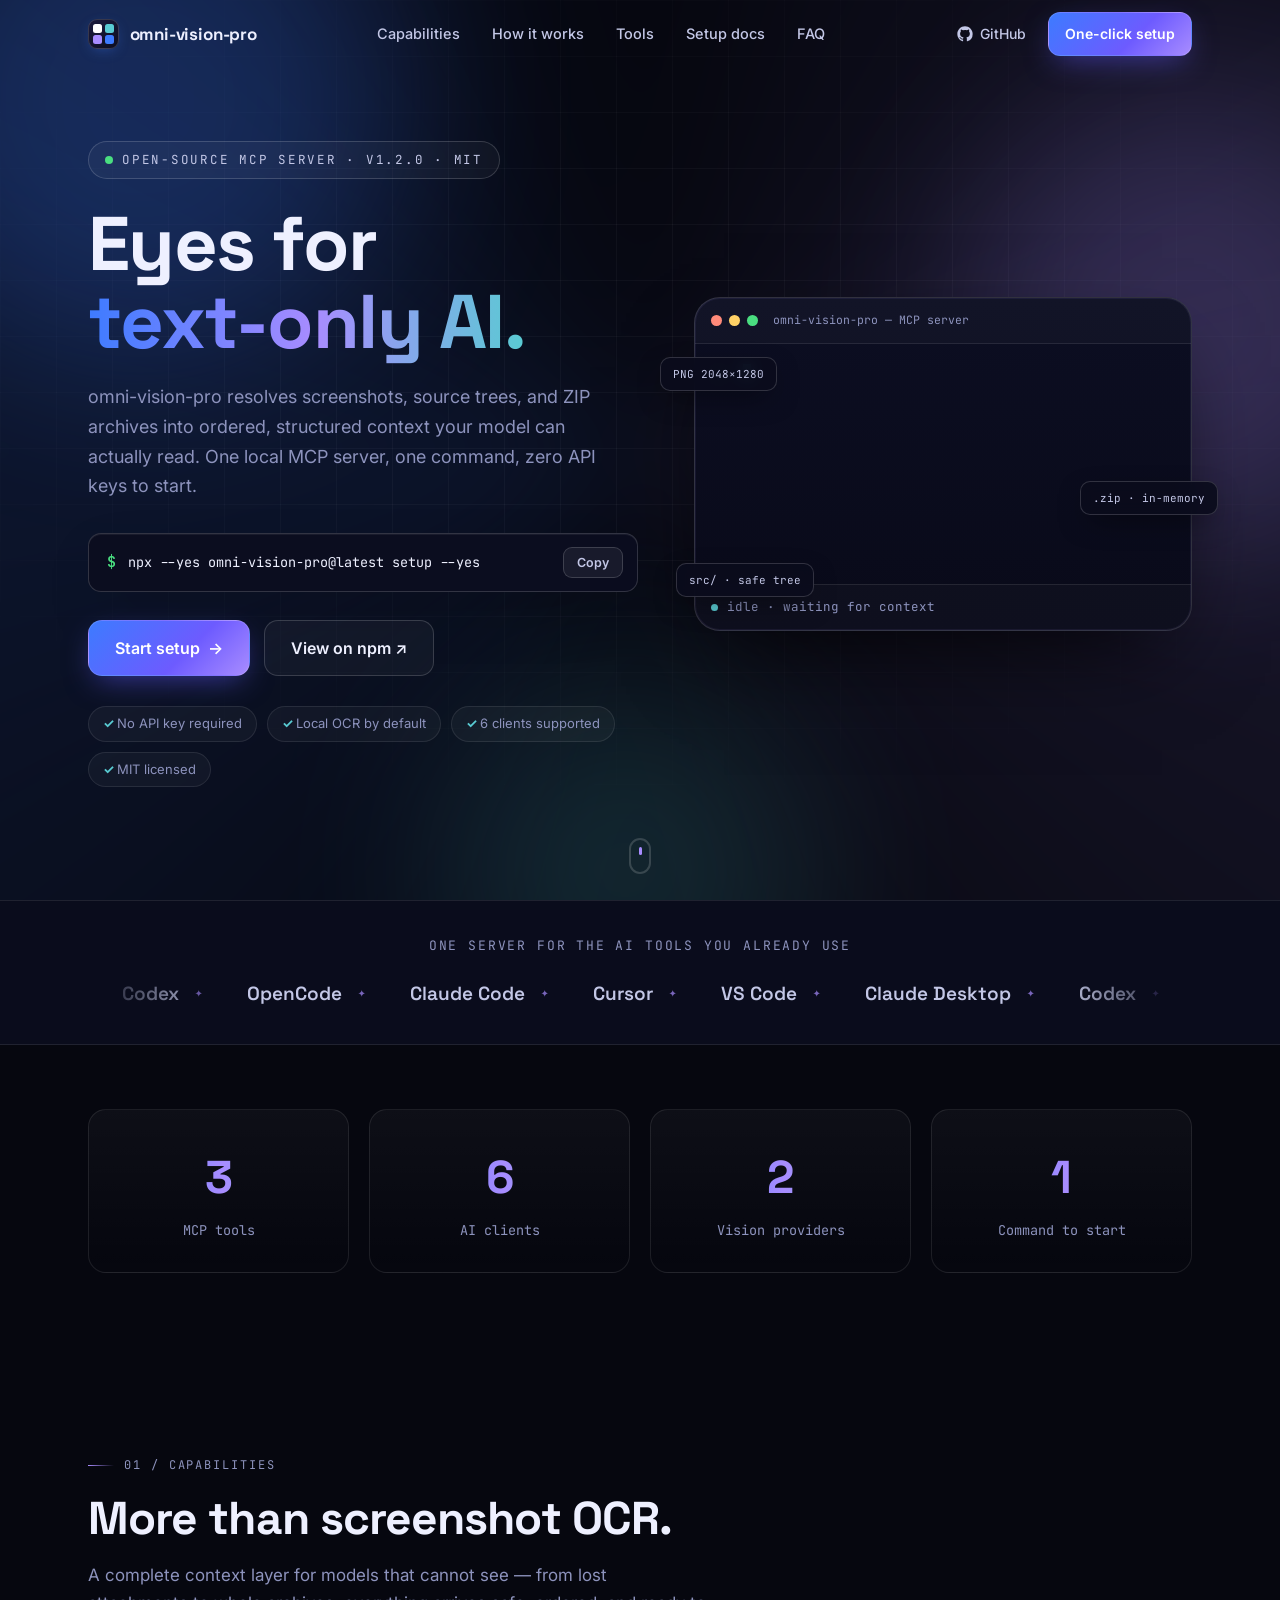
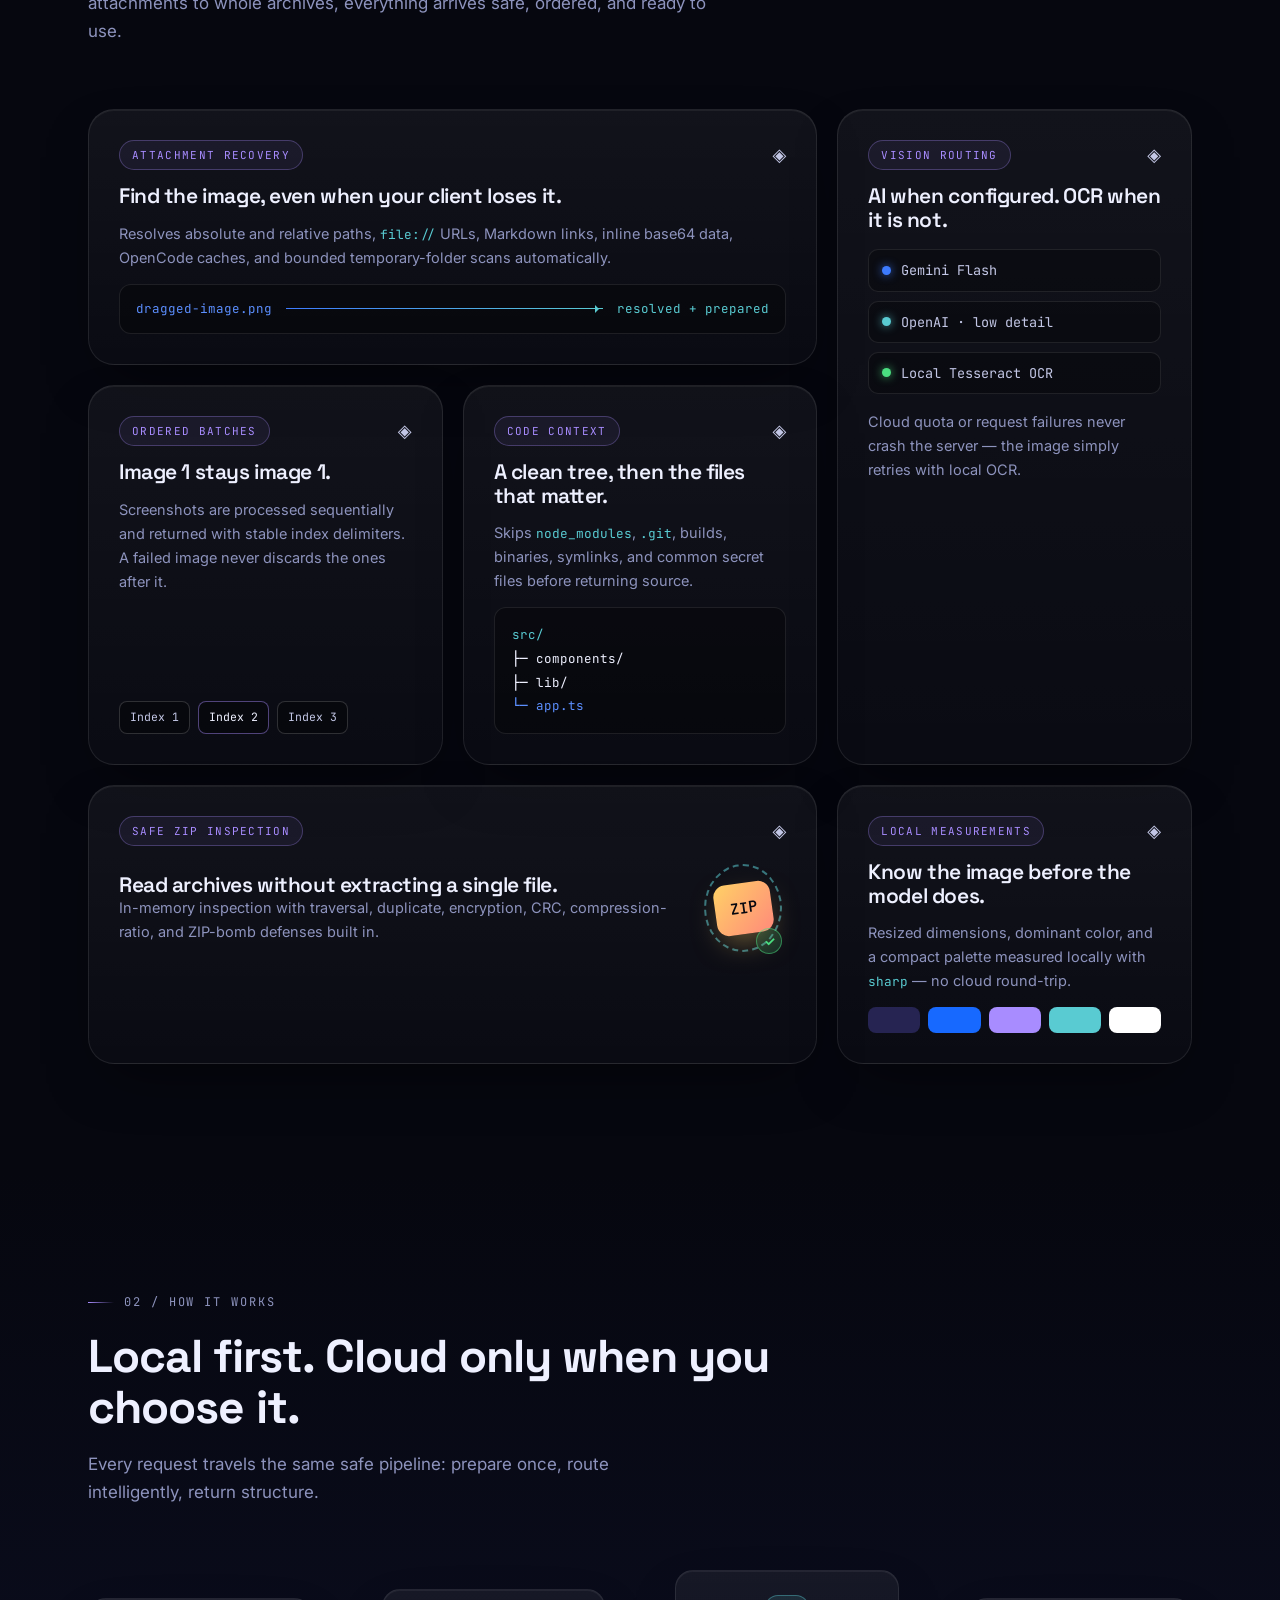
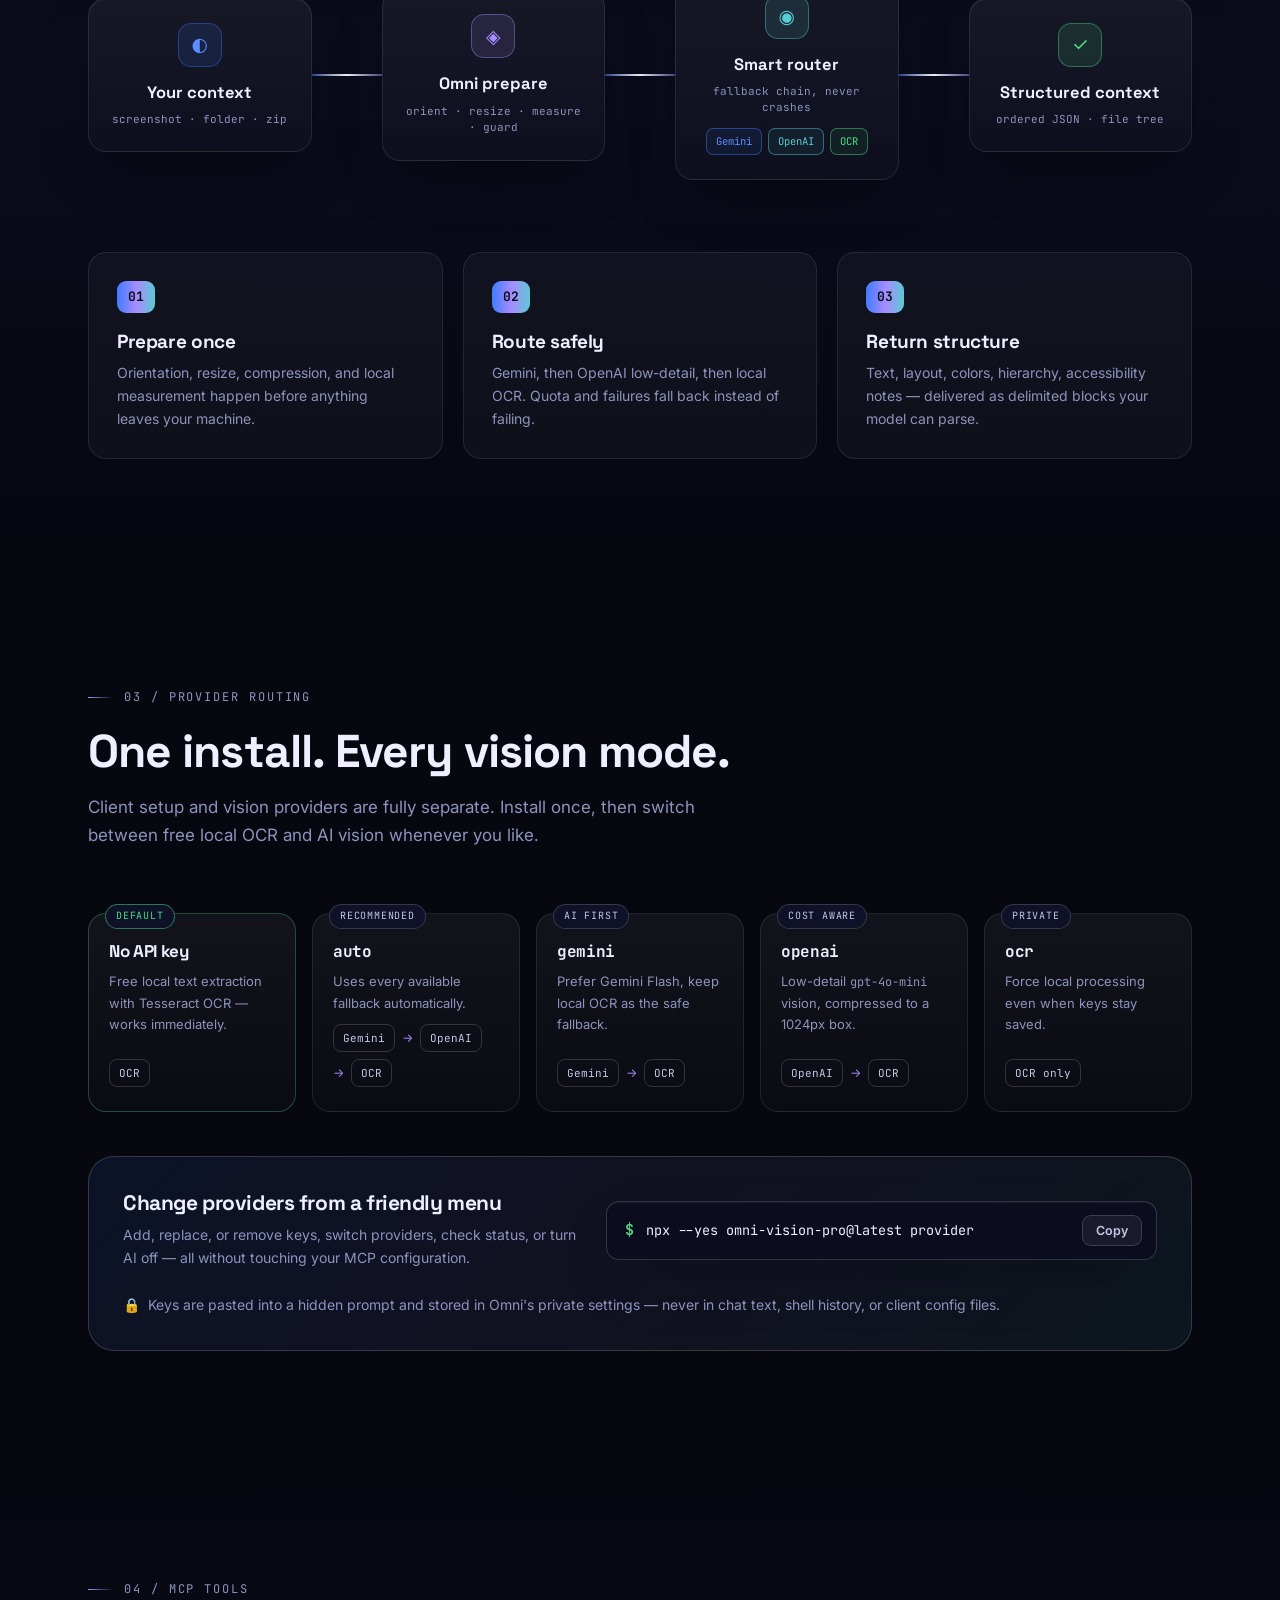
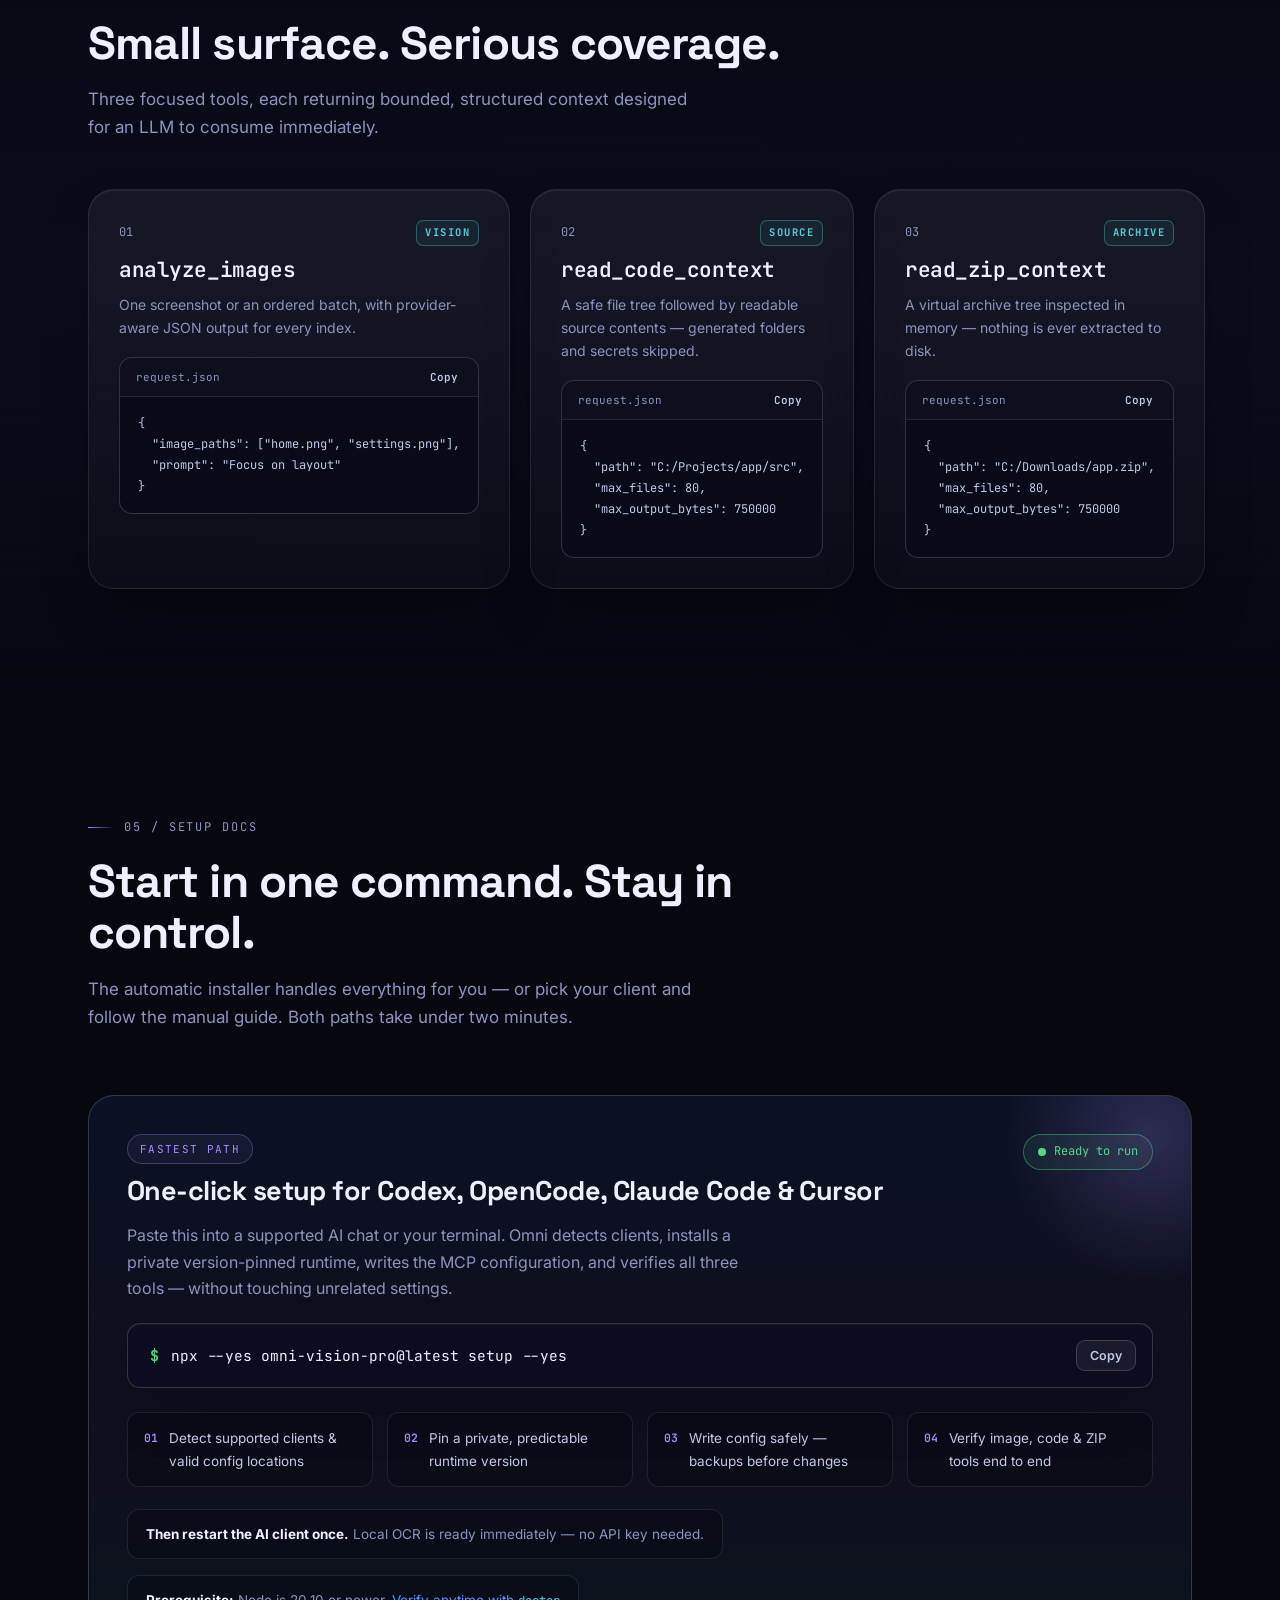
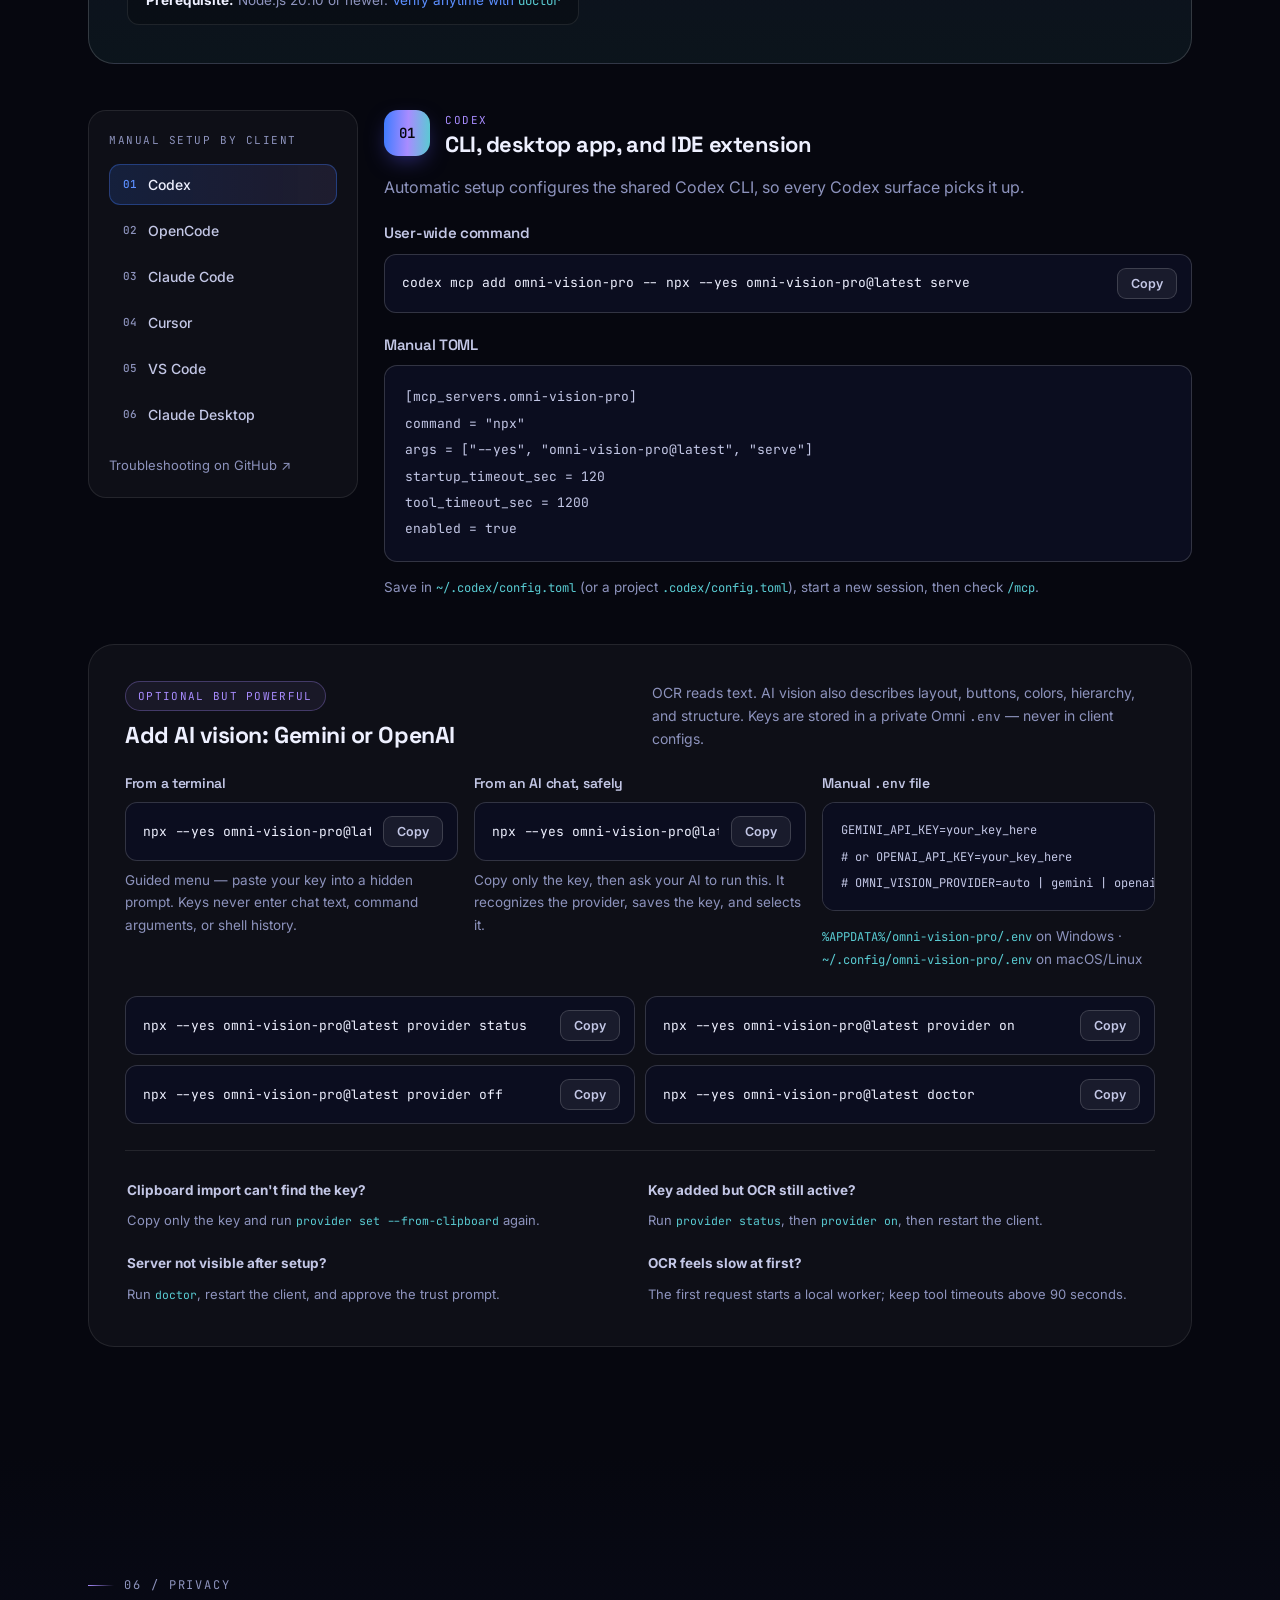
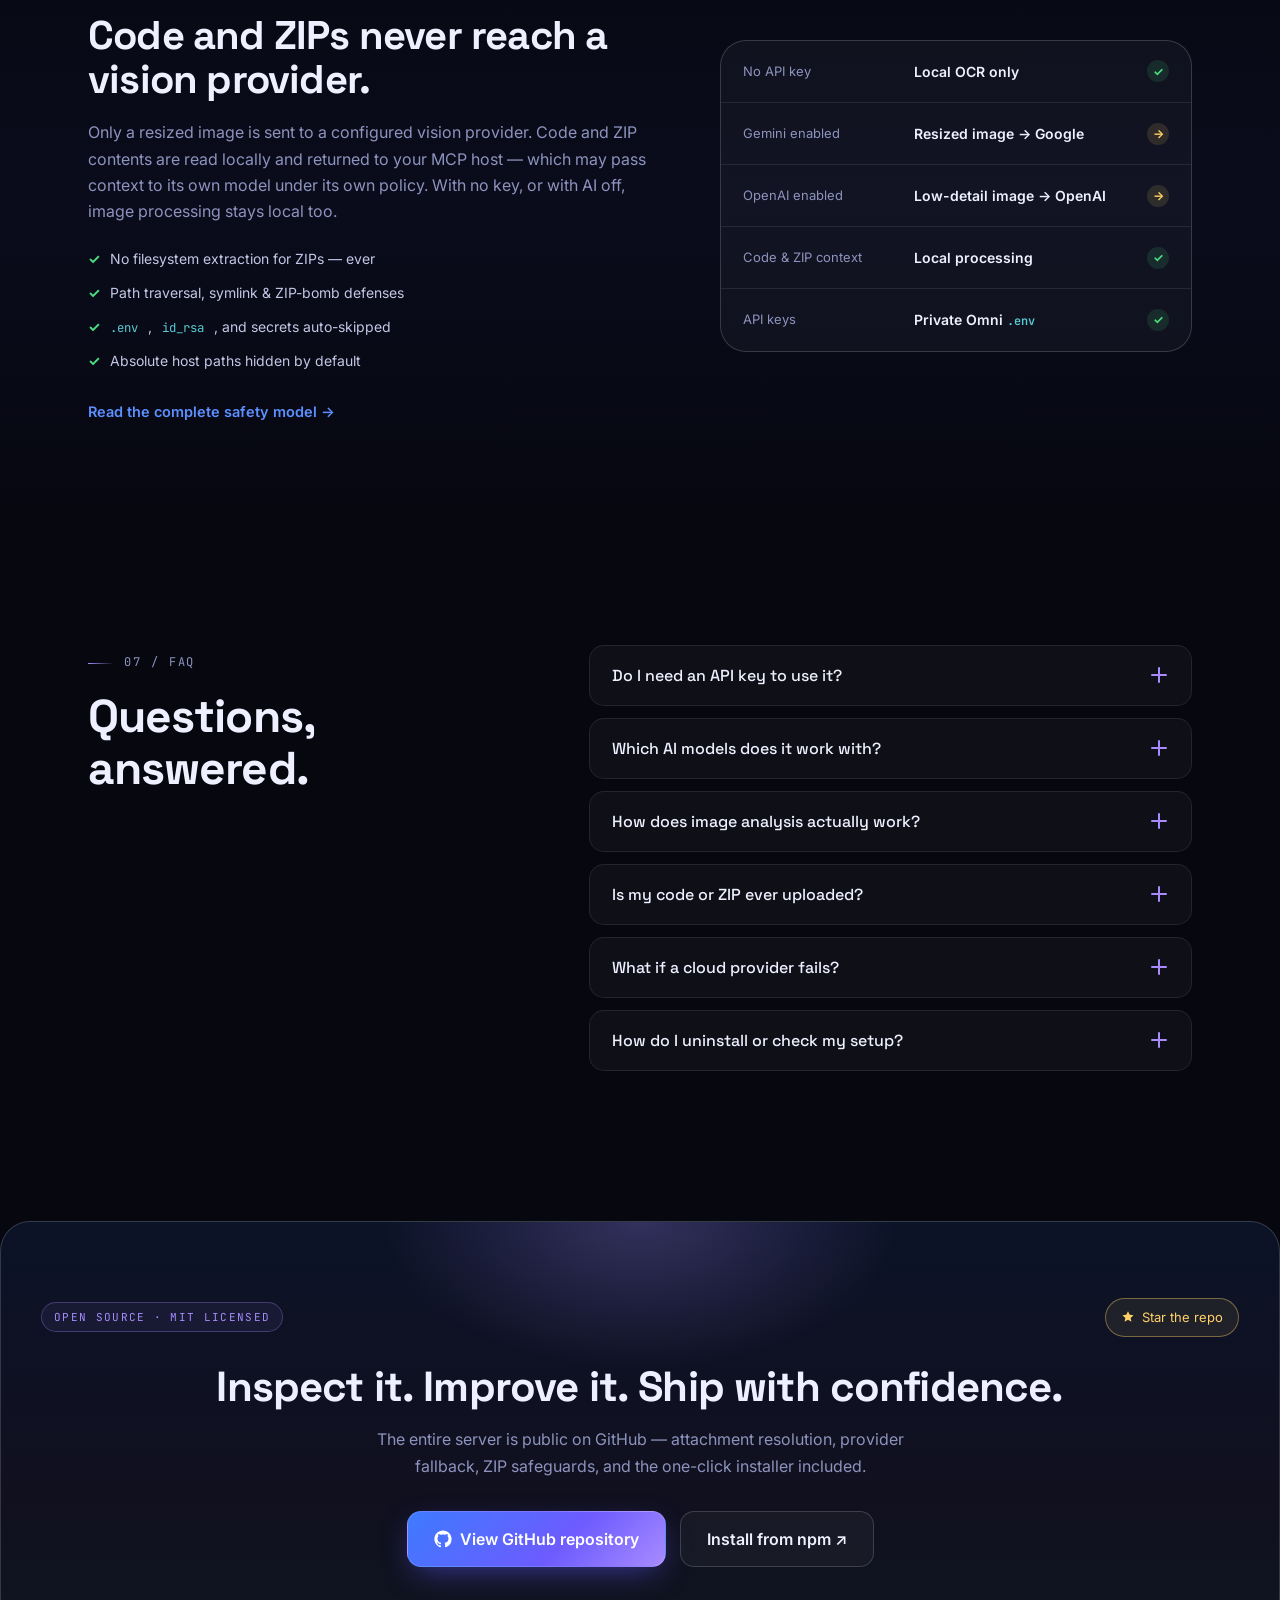
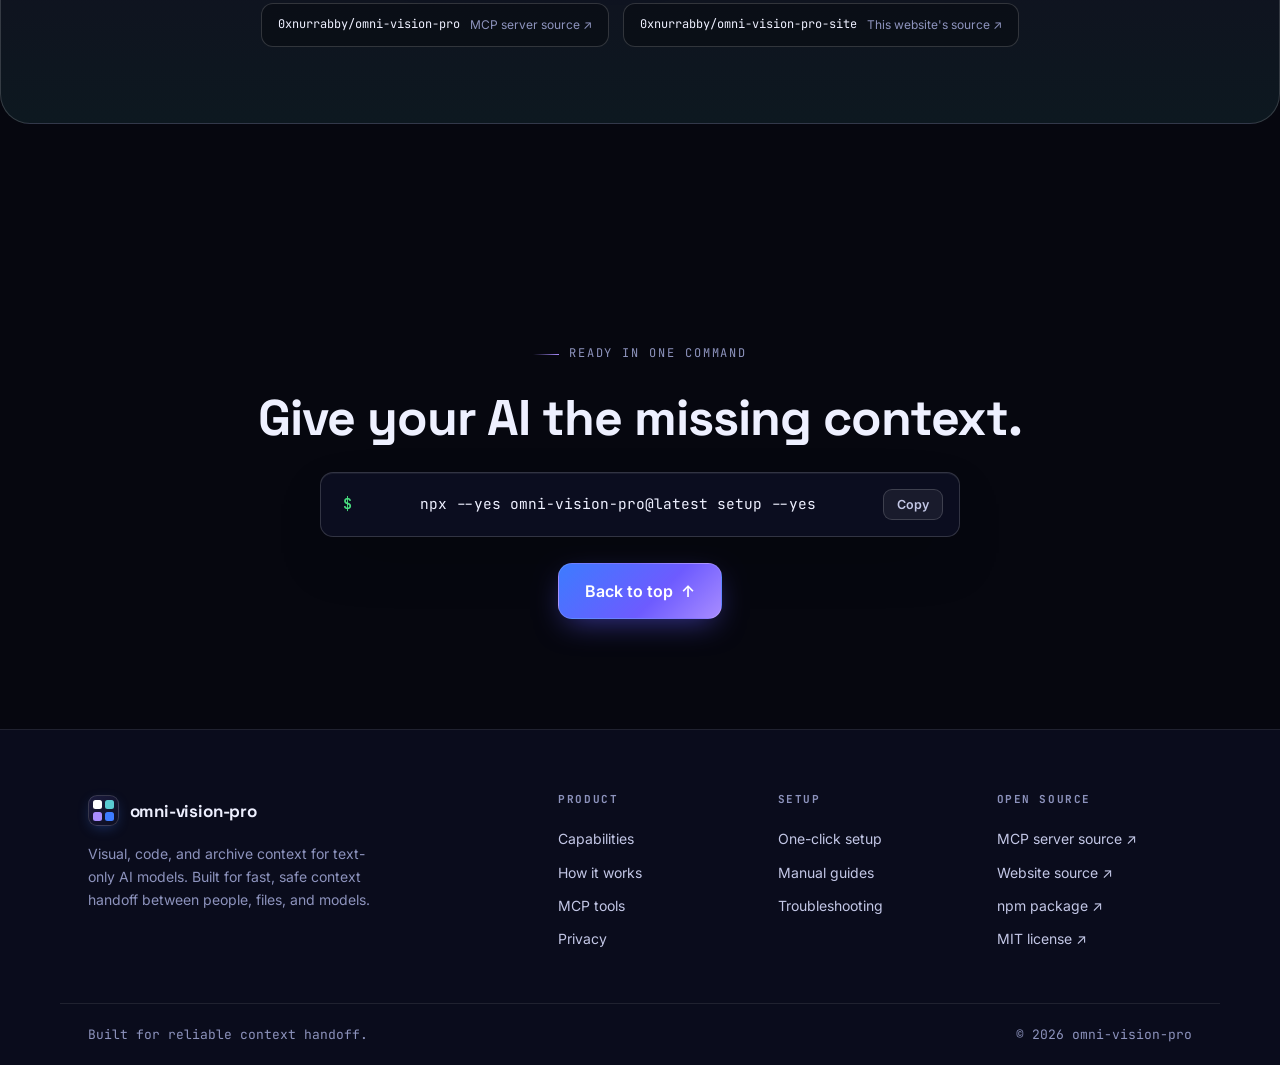
==== index.html @ 54b0c49f "Rebuild omni-vision-pro product website with new deep-space design" ====
<!DOCTYPE html>
<html lang="en">
<head>
  <meta charset="utf-8">
  <meta name="viewport" content="width=device-width, initial-scale=1">
  <meta name="theme-color" content="#06070f">
  <meta name="color-scheme" content="dark">
  <meta name="description" content="omni-vision-pro is an open-source MCP server that gives text-only AI models reliable image, code, and ZIP context. One command to set up, local OCR by default.">
  <meta property="og:type" content="website">
  <meta property="og:title" content="omni-vision-pro | Eyes for text-only AI">
  <meta property="og:description" content="Visual, code, and archive context for the AI tools you already use. One command to set up, no API key required.">
  <meta property="og:image" content="https://omni-vision-pro-site.vercel.app/assets/social-card.png">
  <meta property="og:url" content="https://omni-vision-pro-site.vercel.app/">
  <meta name="twitter:card" content="summary_large_image">
  <meta name="twitter:title" content="omni-vision-pro | Eyes for text-only AI">
  <meta name="twitter:description" content="Visual, code, and archive context for text-only AI models. One command to set up.">
  <meta name="twitter:image" content="https://omni-vision-pro-site.vercel.app/assets/social-card.png">
  <link rel="canonical" href="https://omni-vision-pro-site.vercel.app/">
  <link rel="manifest" href="site.webmanifest">
  <link rel="icon" href="assets/favicon.svg" type="image/svg+xml">
  <link rel="preconnect" href="https://fonts.googleapis.com">
  <link rel="preconnect" href="https://fonts.gstatic.com" crossorigin>
  <link href="https://fonts.googleapis.com/css2?family=Inter:wght@400;500;600&family=JetBrains+Mono:wght@400;500;600&family=Space+Grotesk:wght@400;500;600;700&display=swap" rel="stylesheet">
  <link rel="stylesheet" href="styles.css">
  <title>omni-vision-pro | Eyes for text-only AI</title>
</head>
<body>
  <div class="scroll-progress" data-scroll-progress></div>
  <a class="skip-link" href="#main-content">Skip to content</a>

  <header class="site-header" data-header>
    <div class="nav-shell">
      <a class="brand" href="#top" aria-label="omni-vision-pro home">
        <span class="brand-mark" aria-hidden="true"><i></i><i></i><i></i><i></i></span>
        <span class="brand-name">omni-vision-pro</span>
      </a>
      <nav class="desktop-nav" aria-label="Primary navigation">
        <a href="#what-it-does">Capabilities</a>
        <a href="#how-it-works">How it works</a>
        <a href="#tools">Tools</a>
        <a href="#setup-docs">Setup docs</a>
        <a href="#faq">FAQ</a>
      </nav>
      <div class="nav-actions">
        <a class="gh-link" href="https://github.com/0xnurrabby/omni-vision-pro" target="_blank" rel="noreferrer">
          <svg viewBox="0 0 24 24" aria-hidden="true" width="16" height="16" fill="currentColor"><path d="M12 .5C5.65.5.5 5.65.5 12c0 5.08 3.29 9.39 7.86 10.91.58.11.79-.25.79-.55 0-.27-.01-1.17-.02-2.12-3.2.7-3.87-1.36-3.87-1.36-.52-1.33-1.28-1.68-1.28-1.68-1.04-.71.08-.7.08-.7 1.15.08 1.76 1.18 1.76 1.18 1.03 1.76 2.69 1.25 3.35.96.1-.75.4-1.25.72-1.54-2.55-.29-5.24-1.28-5.24-5.68 0-1.26.45-2.28 1.18-3.09-.12-.29-.51-1.46.11-3.05 0 0 .96-.31 3.15 1.18a10.9 10.9 0 0 1 2.87-.39c.97 0 1.95.13 2.87.39 2.19-1.49 3.15-1.18 3.15-1.18.62 1.59.23 2.76.11 3.05.73.81 1.18 1.83 1.18 3.09 0 4.41-2.69 5.38-5.25 5.67.41.35.77 1.05.77 2.12 0 1.53-.01 2.76-.01 3.14 0 .3.2.66.8.55A11.5 11.5 0 0 0 23.5 12C23.5 5.65 18.35.5 12 .5Z"/></svg>
          <span>GitHub</span>
        </a>
        <a class="button button-primary button-small" href="#setup-docs">One-click setup</a>
      </div>
      <button class="menu-button" type="button" aria-label="Open navigation" aria-expanded="false" aria-controls="mobile-menu" data-menu-button><span></span><span></span></button>
    </div>
    <nav class="mobile-menu" id="mobile-menu" aria-label="Mobile navigation" data-mobile-menu>
      <a href="#what-it-does">Capabilities</a>
      <a href="#how-it-works">How it works</a>
      <a href="#tools">Tools</a>
      <a href="#setup-docs">Setup docs</a>
      <a href="#faq">FAQ</a>
      <a href="https://github.com/0xnurrabby/omni-vision-pro" target="_blank" rel="noreferrer">GitHub repository ↗</a>
    </nav>
  </header>

  <main id="main-content">
    <section class="hero" id="top">
      <div class="hero-bg" aria-hidden="true">
        <div class="grid-lines"></div>
        <div class="orb orb-blue"></div>
        <div class="orb orb-purple"></div>
        <div class="orb orb-teal"></div>
        <div class="aurora"></div>
      </div>
      <div class="hero-shell">
        <div class="hero-copy">
          <div class="eyebrow reveal">
            <span class="status-dot" aria-hidden="true"></span>
            Open-source MCP server · v1.2.0 · MIT
          </div>
          <h1 class="reveal" data-reveal-delay="1">Eyes for<br><span class="gradient-text">text-only AI.</span></h1>
          <p class="hero-lede reveal" data-reveal-delay="2">omni-vision-pro resolves screenshots, source trees, and ZIP archives into ordered, structured context your model can actually read. One local MCP server, one command, zero API keys to start.</p>
          <div class="command-block reveal" data-reveal-delay="3">
            <span class="command-prompt" aria-hidden="true">$</span>
            <code>npx --yes omni-vision-pro@latest setup --yes</code>
            <button type="button" class="copy-button" data-copy="npx --yes omni-vision-pro@latest setup --yes" aria-label="Copy one-click setup command"><span data-copy-label>Copy</span></button>
          </div>
          <div class="hero-actions reveal" data-reveal-delay="4">
            <a class="button button-primary button-large" href="#setup-docs">Start setup <span aria-hidden="true">→</span></a>
            <a class="button button-ghost button-large" href="https://www.npmjs.com/package/omni-vision-pro" target="_blank" rel="noreferrer">View on npm ↗</a>
          </div>
          <ul class="hero-proof reveal" data-reveal-delay="5">
            <li>No API key required</li>
            <li>Local OCR by default</li>
            <li>6 clients supported</li>
            <li>MIT licensed</li>
          </ul>
        </div>
        <div class="hero-demo reveal" data-reveal-delay="4" data-hero-demo>
          <div class="demo-frame">
            <div class="demo-bar">
              <span class="dot dot-coral"></span><span class="dot dot-gold"></span><span class="dot dot-green"></span>
              <span class="demo-bar-title">omni-vision-pro — MCP server</span>
            </div>
            <div class="demo-body" data-demo-body>
              <div class="demo-line"><span class="demo-prompt">$</span><span class="demo-cmd" data-demo-cmd></span><span class="demo-cursor" aria-hidden="true"></span></div>
              <div class="demo-output" data-demo-output></div>
            </div>
            <div class="demo-status">
              <span class="demo-status-dot"></span>
              <span data-demo-status>idle · waiting for context</span>
            </div>
          </div>
          <div class="demo-badge demo-badge-a" aria-hidden="true">PNG 2048×1280</div>
          <div class="demo-badge demo-badge-b" aria-hidden="true">.zip · in-memory</div>
          <div class="demo-badge demo-badge-c" aria-hidden="true">src/ · safe tree</div>
        </div>
      </div>
      <div class="hero-scroll" aria-hidden="true"><span></span></div>
    </section>

    <section class="client-band" aria-label="Supported AI clients">
      <div class="client-shell">
        <p class="client-label">One server for the AI tools you already use</p>
        <div class="client-marquee" data-marquee>
          <div class="marquee-track">
            <span>Codex</span><span>OpenCode</span><span>Claude Code</span><span>Cursor</span><span>VS Code</span><span>Claude Desktop</span>
            <span>Codex</span><span>OpenCode</span><span>Claude Code</span><span>Cursor</span><span>VS Code</span><span>Claude Desktop</span>
          </div>
        </div>
      </div>
    </section>

    <section class="stats-strip" aria-label="Project statistics">
      <div class="stats-shell">
        <div class="stat reveal"><strong data-count="3">0</strong><span>MCP tools</span></div>
        <div class="stat reveal"><strong data-count="6">0</strong><span>AI clients</span></div>
        <div class="stat reveal"><strong data-count="2">0</strong><span>Vision providers</span></div>
        <div class="stat reveal"><strong data-count="1">0</strong><span>Command to start</span></div>
      </div>
    </section>

    <section class="section" id="what-it-does">
      <div class="section-shell">
        <div class="section-heading reveal">
          <span class="section-index">01 / Capabilities</span>
          <h2>More than screenshot OCR.</h2>
          <p>A complete context layer for models that cannot see — from lost attachments to whole archives, everything arrives safe, ordered, and ready to use.</p>
        </div>
        <div class="bento-grid">
          <article class="card card-wide reveal">
            <div class="card-head"><span class="card-chip">Attachment recovery</span><span class="card-icon" aria-hidden="true">◈</span></div>
            <h3>Find the image, even when your client loses it.</h3>
            <p>Resolves absolute and relative paths, <code>file://</code> URLs, Markdown links, inline base64 data, OpenCode caches, and bounded temporary-folder scans automatically.</p>
            <div class="path-visual" aria-hidden="true">
              <span>dragged-image.png</span><i></i><span>resolved + prepared</span>
            </div>
          </article>
          <article class="card card-tall reveal">
            <div class="card-head"><span class="card-chip">Vision routing</span><span class="card-icon" aria-hidden="true">◈</span></div>
            <h3>AI when configured. OCR when it is not.</h3>
            <div class="provider-stack">
              <span><i class="p-color p-gemini"></i>Gemini Flash</span>
              <span><i class="p-color p-openai"></i>OpenAI · low detail</span>
              <span><i class="p-color p-ocr"></i>Local Tesseract OCR</span>
            </div>
            <p>Cloud quota or request failures never crash the server — the image simply retries with local OCR.</p>
          </article>
          <article class="card reveal">
            <div class="card-head"><span class="card-chip">Ordered batches</span><span class="card-icon" aria-hidden="true">◈</span></div>
            <h3>Image 1 stays image 1.</h3>
            <p>Screenshots are processed sequentially and returned with stable index delimiters. A failed image never discards the ones after it.</p>
            <div class="index-stack" aria-hidden="true"><span>Index 1</span><span>Index 2</span><span>Index 3</span></div>
          </article>
          <article class="card reveal">
            <div class="card-head"><span class="card-chip">Code context</span><span class="card-icon" aria-hidden="true">◈</span></div>
            <h3>A clean tree, then the files that matter.</h3>
            <p>Skips <code>node_modules</code>, <code>.git</code>, builds, binaries, symlinks, and common secret files before returning source.</p>
            <pre class="mini-tree"><span>src/</span><span>├─ components/</span><span>├─ lib/</span><span>└─ app.ts</span></pre>
          </article>
          <article class="card card-wide reveal">
            <div class="card-head"><span class="card-chip">Safe ZIP inspection</span><span class="card-icon" aria-hidden="true">◈</span></div>
            <div class="zip-body">
              <div>
                <h3>Read archives without extracting a single file.</h3>
                <p>In-memory inspection with traversal, duplicate, encryption, CRC, compression-ratio, and ZIP-bomb defenses built in.</p>
              </div>
              <div class="zip-shield" aria-hidden="true"><span class="zip-tag">ZIP</span><i></i><span class="zip-check">✓</span></div>
            </div>
          </article>
          <article class="card reveal">
            <div class="card-head"><span class="card-chip">Local measurements</span><span class="card-icon" aria-hidden="true">◈</span></div>
            <h3>Know the image before the model does.</h3>
            <p>Resized dimensions, dominant color, and a compact palette measured locally with <code>sharp</code> — no cloud round-trip.</p>
            <div class="palette" aria-hidden="true"><i></i><i></i><i></i><i></i><i></i></div>
          </article>
        </div>
      </div>
    </section>

    <section class="section section-dim" id="how-it-works">
      <div class="section-shell">
        <div class="section-heading reveal">
          <span class="section-index">02 / How it works</span>
          <h2>Local first. Cloud only when you choose it.</h2>
          <p>Every request travels the same safe pipeline: prepare once, route intelligently, return structure.</p>
        </div>
        <div class="pipeline reveal">
          <div class="pipe-node pipe-input">
            <span class="pipe-icon">◐</span>
            <strong>Your context</strong>
            <small>screenshot · folder · zip</small>
          </div>
          <div class="pipe-rail"><span></span></div>
          <div class="pipe-node pipe-engine">
            <span class="pipe-icon">◈</span>
            <strong>Omni prepare</strong>
            <small>orient · resize · measure · guard</small>
          </div>
          <div class="pipe-rail"><span></span></div>
          <div class="pipe-node pipe-router">
            <span class="pipe-icon">◉</span>
            <strong>Smart router</strong>
            <small>fallback chain, never crashes</small>
            <div class="pipe-branches">
              <span class="branch branch-gemini">Gemini</span>
              <span class="branch branch-openai">OpenAI</span>
              <span class="branch branch-ocr">OCR</span>
            </div>
          </div>
          <div class="pipe-rail"><span></span></div>
          <div class="pipe-node pipe-output">
            <span class="pipe-icon">✓</span>
            <strong>Structured context</strong>
            <small>ordered JSON · file tree</small>
          </div>
        </div>
        <ol class="steps-grid">
          <li class="reveal">
            <span class="step-num">01</span>
            <h3>Prepare once</h3>
            <p>Orientation, resize, compression, and local measurement happen before anything leaves your machine.</p>
          </li>
          <li class="reveal" data-reveal-delay="1">
            <span class="step-num">02</span>
            <h3>Route safely</h3>
            <p>Gemini, then OpenAI low-detail, then local OCR. Quota and failures fall back instead of failing.</p>
          </li>
          <li class="reveal" data-reveal-delay="2">
            <span class="step-num">03</span>
            <h3>Return structure</h3>
            <p>Text, layout, colors, hierarchy, accessibility notes — delivered as delimited blocks your model can parse.</p>
          </li>
        </ol>
      </div>
    </section>

    <section class="section" id="providers">
      <div class="section-shell">
        <div class="section-heading reveal">
          <span class="section-index">03 / Provider routing</span>
          <h2>One install. Every vision mode.</h2>
          <p>Client setup and vision providers are fully separate. Install once, then switch between free local OCR and AI vision whenever you like.</p>
        </div>
        <div class="mode-grid">
          <article class="mode-card mode-off reveal">
            <span class="mode-tag">Default</span>
            <h3>No API key</h3>
            <p>Free local text extraction with Tesseract OCR — works immediately.</p>
            <div class="mode-chain"><span>OCR</span></div>
          </article>
          <article class="mode-card reveal" data-reveal-delay="1">
            <span class="mode-tag">Recommended</span>
            <h3><code>auto</code></h3>
            <p>Uses every available fallback automatically.</p>
            <div class="mode-chain"><span>Gemini</span><i>→</i><span>OpenAI</span><i>→</i><span>OCR</span></div>
          </article>
          <article class="mode-card reveal" data-reveal-delay="2">
            <span class="mode-tag">AI first</span>
            <h3><code>gemini</code></h3>
            <p>Prefer Gemini Flash, keep local OCR as the safe fallback.</p>
            <div class="mode-chain"><span>Gemini</span><i>→</i><span>OCR</span></div>
          </article>
          <article class="mode-card reveal" data-reveal-delay="3">
            <span class="mode-tag">Cost aware</span>
            <h3><code>openai</code></h3>
            <p>Low-detail <code>gpt-4o-mini</code> vision, compressed to a 1024px box.</p>
            <div class="mode-chain"><span>OpenAI</span><i>→</i><span>OCR</span></div>
          </article>
          <article class="mode-card reveal" data-reveal-delay="4">
            <span class="mode-tag">Private</span>
            <h3><code>ocr</code></h3>
            <p>Force local processing even when keys stay saved.</p>
            <div class="mode-chain"><span>OCR only</span></div>
          </article>
        </div>
        <div class="provider-cta reveal">
          <div>
            <h3>Change providers from a friendly menu</h3>
            <p>Add, replace, or remove keys, switch providers, check status, or turn AI off — all without touching your MCP configuration.</p>
          </div>
          <div class="command-block command-block-inline">
            <span class="command-prompt" aria-hidden="true">$</span>
            <code>npx --yes omni-vision-pro@latest provider</code>
            <button type="button" class="copy-button" data-copy="npx --yes omni-vision-pro@latest provider" aria-label="Copy provider command"><span data-copy-label>Copy</span></button>
          </div>
          <p class="secure-note"><span aria-hidden="true">🔒</span> Keys are pasted into a hidden prompt and stored in Omni's private settings — never in chat text, shell history, or client config files.</p>
        </div>
      </div>
    </section>

    <section class="section section-dim" id="tools">
      <div class="section-shell">
        <div class="section-heading section-heading-left reveal">
          <span class="section-index">04 / MCP tools</span>
          <h2>Small surface. Serious coverage.</h2>
          <p>Three focused tools, each returning bounded, structured context designed for an LLM to consume immediately.</p>
        </div>
        <div class="tool-grid">
          <article class="tool-card reveal">
            <div class="tool-head"><span>01</span><b>VISION</b></div>
            <h3>analyze_images</h3>
            <p>One screenshot or an ordered batch, with provider-aware JSON output for every index.</p>
            <pre class="code-block"><span class="cb-head"><span>request.json</span><button type="button" class="copy-button copy-button-mono" data-copy='{&#10;  "image_paths": ["home.png", "settings.png"],&#10;  "prompt": "Focus on layout"&#10;}' aria-label="Copy example"><span data-copy-label>Copy</span></button></span><code>{
  "image_paths": ["home.png", "settings.png"],
  "prompt": "Focus on layout"
}</code></pre>
          </article>
          <article class="tool-card reveal" data-reveal-delay="1">
            <div class="tool-head"><span>02</span><b>SOURCE</b></div>
            <h3>read_code_context</h3>
            <p>A safe file tree followed by readable source contents — generated folders and secrets skipped.</p>
            <pre class="code-block"><span class="cb-head"><span>request.json</span><button type="button" class="copy-button copy-button-mono" data-copy='{&#10;  "path": "C:/Projects/app/src",&#10;  "max_files": 80,&#10;  "max_output_bytes": 750000&#10;}' aria-label="Copy example"><span data-copy-label>Copy</span></button></span><code>{
  "path": "C:/Projects/app/src",
  "max_files": 80,
  "max_output_bytes": 750000
}</code></pre>
          </article>
          <article class="tool-card reveal" data-reveal-delay="2">
            <div class="tool-head"><span>03</span><b>ARCHIVE</b></div>
            <h3>read_zip_context</h3>
            <p>A virtual archive tree inspected in memory — nothing is ever extracted to disk.</p>
            <pre class="code-block"><span class="cb-head"><span>request.json</span><button type="button" class="copy-button copy-button-mono" data-copy='{&#10;  "path": "C:/Downloads/app.zip",&#10;  "max_files": 80,&#10;  "max_output_bytes": 750000&#10;}' aria-label="Copy example"><span data-copy-label>Copy</span></button></span><code>{
  "path": "C:/Downloads/app.zip",
  "max_files": 80,
  "max_output_bytes": 750000
}</code></pre>
          </article>
        </div>
      </div>
    </section>

    <section class="section" id="setup-docs">
      <div class="section-shell">
        <div class="section-heading reveal">
          <span class="section-index">05 / Setup docs</span>
          <h2>Start in one command. Stay in control.</h2>
          <p>The automatic installer handles everything for you — or pick your client and follow the manual guide. Both paths take under two minutes.</p>
        </div>

        <div class="quickstart reveal">
          <div class="quickstart-head">
            <div>
              <span class="card-chip">Fastest path</span>
              <h3>One-click setup for Codex, OpenCode, Claude Code &amp; Cursor</h3>
            </div>
            <span class="ready-badge"><span class="status-dot" aria-hidden="true"></span>Ready to run</span>
          </div>
          <p class="quickstart-lede">Paste this into a supported AI chat or your terminal. Omni detects clients, installs a private version-pinned runtime, writes the MCP configuration, and verifies all three tools — without touching unrelated settings.</p>
          <div class="command-block command-block-large">
            <span class="command-prompt" aria-hidden="true">$</span>
            <code>npx --yes omni-vision-pro@latest setup --yes</code>
            <button type="button" class="copy-button" data-copy="npx --yes omni-vision-pro@latest setup --yes" aria-label="Copy one-click setup command"><span data-copy-label>Copy</span></button>
          </div>
          <ol class="quickstart-steps">
            <li><span>01</span>Detect supported clients &amp; valid config locations</li>
            <li><span>02</span>Pin a private, predictable runtime version</li>
            <li><span>03</span>Write config safely — backups before changes</li>
            <li><span>04</span>Verify image, code &amp; ZIP tools end to end</li>
          </ol>
          <div class="quickstart-notes">
            <p><strong>Then restart the AI client once.</strong> Local OCR is ready immediately — no API key needed.</p>
            <p><strong>Prerequisite:</strong> Node.js 20.10 or newer. <button type="button" class="link-button" data-copy="npx --yes omni-vision-pro@latest doctor" data-copy-label-desc="doctor">Verify anytime with <code>doctor</code></button></p>
          </div>
        </div>

        <div class="docs-layout reveal">
          <aside class="docs-sidebar">
            <p class="docs-sidebar-title">Manual setup by client</p>
            <div class="docs-tabs" role="tablist" aria-label="MCP client setup guides">
              <button type="button" role="tab" aria-selected="true" id="tab-codex" aria-controls="panel-codex" tabindex="0" data-doc-tab="codex"><span>01</span>Codex</button>
              <button type="button" role="tab" aria-selected="false" id="tab-opencode" aria-controls="panel-opencode" tabindex="-1" data-doc-tab="opencode"><span>02</span>OpenCode</button>
              <button type="button" role="tab" aria-selected="false" id="tab-claude-code" aria-controls="panel-claude-code" tabindex="-1" data-doc-tab="claude-code"><span>03</span>Claude Code</button>
              <button type="button" role="tab" aria-selected="false" id="tab-cursor" aria-controls="panel-cursor" tabindex="-1" data-doc-tab="cursor"><span>04</span>Cursor</button>
              <button type="button" role="tab" aria-selected="false" id="tab-vscode" aria-controls="panel-vscode" tabindex="-1" data-doc-tab="vscode"><span>05</span>VS Code</button>
              <button type="button" role="tab" aria-selected="false" id="tab-claude-desktop" aria-controls="panel-claude-desktop" tabindex="-1" data-doc-tab="claude-desktop"><span>06</span>Claude Desktop</button>
            </div>
            <a class="docs-sidebar-link" href="https://github.com/0xnurrabby/omni-vision-pro#troubleshooting" target="_blank" rel="noreferrer">Troubleshooting on GitHub ↗</a>
          </aside>
          <div class="docs-content">

            <article class="docs-panel is-active" role="tabpanel" id="panel-codex" aria-labelledby="tab-codex" data-doc-panel="codex">
              <div class="docs-panel-head"><span>01</span><div><p>Codex</p><h3>CLI, desktop app, and IDE extension</h3></div></div>
              <p class="docs-lede">Automatic setup configures the shared Codex CLI, so every Codex surface picks it up.</p>
              <h4>User-wide command</h4>
              <div class="docs-code-row"><code>codex mcp add omni-vision-pro -- npx --yes omni-vision-pro@latest serve</code><button type="button" class="copy-button" data-copy="codex mcp add omni-vision-pro -- npx --yes omni-vision-pro@latest serve" aria-label="Copy command"><span data-copy-label>Copy</span></button></div>
              <h4>Manual TOML</h4>
              <pre class="docs-code-block"><code>[mcp_servers.omni-vision-pro]
command = "npx"
args = ["--yes", "omni-vision-pro@latest", "serve"]
startup_timeout_sec = 120
tool_timeout_sec = 1200
enabled = true</code></pre>
              <p class="docs-note">Save in <code>~/.codex/config.toml</code> (or a project <code>.codex/config.toml</code>), start a new session, then check <code>/mcp</code>.</p>
            </article>

            <article class="docs-panel" role="tabpanel" hidden id="panel-opencode" aria-labelledby="tab-opencode" data-doc-panel="opencode">
              <div class="docs-panel-head"><span>02</span><div><p>OpenCode</p><h3>Project or user configuration</h3></div></div>
              <p class="docs-lede">Use <code>opencode.json</code> or <code>opencode.jsonc</code>. The extended timeout supports local OCR and ordered batches.</p>
              <pre class="docs-code-block"><code>{
  "$schema": "https://opencode.ai/config.json",
  "mcp": {
    "omni-vision-pro": {
      "type": "local",
      "command": ["npx", "--yes", "omni-vision-pro@latest", "serve"],
      "enabled": true,
      "timeout": 600000
    }
  }
}</code></pre>
              <p class="docs-note">Add it to a project config or <code>~/.config/opencode/opencode.json</code>, restart OpenCode, then run <code>opencode mcp list</code>.</p>
            </article>

            <article class="docs-panel" role="tabpanel" hidden id="panel-claude-code" aria-labelledby="tab-claude-code" data-doc-panel="claude-code">
              <div class="docs-panel-head"><span>03</span><div><p>Claude Code</p><h3>User-wide or project-only setup</h3></div></div>
              <h4>User scope</h4>
              <div class="docs-code-row"><code>claude mcp add --scope user --transport stdio omni-vision-pro -- npx --yes omni-vision-pro@latest serve</code><button type="button" class="copy-button" data-copy="claude mcp add --scope user --transport stdio omni-vision-pro -- npx --yes omni-vision-pro@latest serve" aria-label="Copy command"><span data-copy-label>Copy</span></button></div>
              <h4>Project scope</h4>
              <div class="docs-code-row"><code>claude mcp add --scope project --transport stdio omni-vision-pro -- npx --yes omni-vision-pro@latest serve</code><button type="button" class="copy-button" data-copy="claude mcp add --scope project --transport stdio omni-vision-pro -- npx --yes omni-vision-pro@latest serve" aria-label="Copy command"><span data-copy-label>Copy</span></button></div>
              <p class="docs-note">Project entries live in <code>.mcp.json</code> and may require approval. Verify with <code>claude mcp list</code>.</p>
            </article>

            <article class="docs-panel" role="tabpanel" hidden id="panel-cursor" aria-labelledby="tab-cursor" data-doc-panel="cursor">
              <div class="docs-panel-head"><span>04</span><div><p>Cursor</p><h3>One-click install link or JSON</h3></div></div>
              <a class="button button-primary docs-primary-link" href="cursor://anysphere.cursor-deeplink/mcp/install?name=omni-vision-pro&amp;config=eyJ0eXBlIjoic3RkaW8iLCJjb21tYW5kIjoibnB4IiwiYXJncyI6WyItLXllcyIsIm9tbmktdmlzaW9uLXByb0BsYXRlc3QiLCJzZXJ2ZSJdfQ==">Add omni-vision-pro to Cursor</a>
              <h4>Manual JSON</h4>
              <pre class="docs-code-block"><code>{
  "mcpServers": {
    "omni-vision-pro": {
      "type": "stdio",
      "command": "npx",
      "args": ["--yes", "omni-vision-pro@latest", "serve"]
    }
  }
}</code></pre>
              <p class="docs-note">Use <code>~/.cursor/mcp.json</code> for all projects or <code>.cursor/mcp.json</code> for one, then reload the window.</p>
            </article>

            <article class="docs-panel" role="tabpanel" hidden id="panel-vscode" aria-labelledby="tab-vscode" data-doc-panel="vscode">
              <div class="docs-panel-head"><span>05</span><div><p>Visual Studio Code</p><h3>Workspace MCP configuration</h3></div></div>
              <pre class="docs-code-block"><code>{
  "servers": {
    "omni-vision-pro": {
      "type": "stdio",
      "command": "npx",
      "args": ["--yes", "omni-vision-pro@latest", "serve"]
    }
  }
}</code></pre>
              <p class="docs-note">Create <code>.vscode/mcp.json</code>, start it from the inline action, run <strong>MCP: List Servers</strong>, and approve the trust prompt.</p>
            </article>

            <article class="docs-panel" role="tabpanel" hidden id="panel-claude-desktop" aria-labelledby="tab-claude-desktop" data-doc-panel="claude-desktop">
              <div class="docs-panel-head"><span>06</span><div><p>Claude Desktop</p><h3>Standard stdio server entry</h3></div></div>
              <pre class="docs-code-block"><code>{
  "mcpServers": {
    "omni-vision-pro": {
      "command": "npx",
      "args": ["--yes", "omni-vision-pro@latest", "serve"]
    }
  }
}</code></pre>
              <div class="location-list">
                <div><strong>Windows</strong><code>%APPDATA%\Claude\claude_desktop_config.json</code></div>
                <div><strong>macOS</strong><code>~/Library/Application Support/Claude/claude_desktop_config.json</code></div>
              </div>
              <p class="docs-note">Completely quit and reopen Claude Desktop after saving.</p>
            </article>

          </div>
        </div>

        <div class="provider-docs reveal">
          <div class="provider-docs-head">
            <div>
              <span class="card-chip">Optional but powerful</span>
              <h3>Add AI vision: Gemini or OpenAI</h3>
            </div>
            <p>OCR reads text. AI vision also describes layout, buttons, colors, hierarchy, and structure. Keys are stored in a private Omni <code>.env</code> — never in client configs.</p>
          </div>
          <div class="provider-docs-grid">
            <div class="provider-docs-col">
              <h4>From a terminal</h4>
              <div class="docs-code-row"><code>npx --yes omni-vision-pro@latest provider</code><button type="button" class="copy-button" data-copy="npx --yes omni-vision-pro@latest provider" aria-label="Copy command"><span data-copy-label>Copy</span></button></div>
              <p class="docs-note">Guided menu — paste your key into a hidden prompt. Keys never enter chat text, command arguments, or shell history.</p>
            </div>
            <div class="provider-docs-col">
              <h4>From an AI chat, safely</h4>
              <div class="docs-code-row"><code>npx --yes omni-vision-pro@latest provider set --from-clipboard</code><button type="button" class="copy-button" data-copy="npx --yes omni-vision-pro@latest provider set --from-clipboard" aria-label="Copy command"><span data-copy-label>Copy</span></button></div>
              <p class="docs-note">Copy only the key, then ask your AI to run this. It recognizes the provider, saves the key, and selects it.</p>
            </div>
            <div class="provider-docs-col">
              <h4>Manual <code>.env</code> file</h4>
              <pre class="docs-code-block docs-code-block-mini"><code>GEMINI_API_KEY=your_key_here
# or OPENAI_API_KEY=your_key_here
# OMNI_VISION_PROVIDER=auto | gemini | openai | ocr</code></pre>
              <p class="docs-note"><code>%APPDATA%/omni-vision-pro/.env</code> on Windows · <code>~/.config/omni-vision-pro/.env</code> on macOS/Linux</p>
            </div>
          </div>
          <div class="provider-quick-cmds">
            <div class="docs-code-row"><code>npx --yes omni-vision-pro@latest provider status</code><button type="button" class="copy-button" data-copy="npx --yes omni-vision-pro@latest provider status" aria-label="Copy command"><span data-copy-label>Copy</span></button></div>
            <div class="docs-code-row"><code>npx --yes omni-vision-pro@latest provider on</code><button type="button" class="copy-button" data-copy="npx --yes omni-vision-pro@latest provider on" aria-label="Copy command"><span data-copy-label>Copy</span></button></div>
            <div class="docs-code-row"><code>npx --yes omni-vision-pro@latest provider off</code><button type="button" class="copy-button" data-copy="npx --yes omni-vision-pro@latest provider off" aria-label="Copy command"><span data-copy-label>Copy</span></button></div>
            <div class="docs-code-row"><code>npx --yes omni-vision-pro@latest doctor</code><button type="button" class="copy-button" data-copy="npx --yes omni-vision-pro@latest doctor" aria-label="Copy command"><span data-copy-label>Copy</span></button></div>
          </div>
          <div class="trouble-grid">
            <div><strong>Clipboard import can't find the key?</strong><span>Copy only the key and run <code>provider set --from-clipboard</code> again.</span></div>
            <div><strong>Key added but OCR still active?</strong><span>Run <code>provider status</code>, then <code>provider on</code>, then restart the client.</span></div>
            <div><strong>Server not visible after setup?</strong><span>Run <code>doctor</code>, restart the client, and approve the trust prompt.</span></div>
            <div><strong>OCR feels slow at first?</strong><span>The first request starts a local worker; keep tool timeouts above 90 seconds.</span></div>
          </div>
        </div>
      </div>
    </section>

    <section class="section section-dim" id="privacy">
      <div class="section-shell privacy-shell">
        <div class="privacy-copy reveal">
          <span class="section-index">06 / Privacy</span>
          <h2>Code and ZIPs never reach a vision provider.</h2>
          <p>Only a resized image is sent to a configured vision provider. Code and ZIP contents are read locally and returned to your MCP host — which may pass context to its own model under its own policy. With no key, or with AI off, image processing stays local too.</p>
          <ul class="privacy-list">
            <li><span>✓</span>No filesystem extraction for ZIPs — ever</li>
            <li><span>✓</span>Path traversal, symlink &amp; ZIP-bomb defenses</li>
            <li><span>✓</span><code>.env</code>, <code>id_rsa</code>, and secrets auto-skipped</li>
            <li><span>✓</span>Absolute host paths hidden by default</li>
          </ul>
          <a class="text-arrow-link" href="https://github.com/0xnurrabby/omni-vision-pro#privacy-and-safety" target="_blank" rel="noreferrer">Read the complete safety model <span aria-hidden="true">→</span></a>
        </div>
        <div class="privacy-table reveal" data-reveal-delay="1">
          <div class="privacy-row"><span>No API key</span><strong>Local OCR only</strong><i class="p-ok">✓</i></div>
          <div class="privacy-row"><span>Gemini enabled</span><strong>Resized image → Google</strong><i class="p-warn">→</i></div>
          <div class="privacy-row"><span>OpenAI enabled</span><strong>Low-detail image → OpenAI</strong><i class="p-warn">→</i></div>
          <div class="privacy-row"><span>Code &amp; ZIP context</span><strong>Local processing</strong><i class="p-ok">✓</i></div>
          <div class="privacy-row"><span>API keys</span><strong>Private Omni <code>.env</code></strong><i class="p-ok">✓</i></div>
        </div>
      </div>
    </section>

    <section class="section" id="faq">
      <div class="section-shell faq-shell">
        <div class="section-heading section-heading-left reveal">
          <span class="section-index">07 / FAQ</span>
          <h2>Questions, answered.</h2>
        </div>
        <div class="faq-list reveal">
          <div class="faq-item">
            <button type="button" aria-expanded="false" data-faq-button>
              <span>Do I need an API key to use it?</span>
              <i aria-hidden="true"></i>
            </button>
            <div class="faq-body"><div class="faq-inner"><p>No. Local Tesseract OCR works immediately after setup, free of charge. Gemini or OpenAI keys are optional upgrades for richer AI vision — add them later whenever you want.</p></div></div>
          </div>
          <div class="faq-item">
            <button type="button" aria-expanded="false" data-faq-button>
              <span>Which AI models does it work with?</span>
              <i aria-hidden="true"></i>
            </button>
            <div class="faq-body"><div class="faq-inner"><p>Any text-only model behind a standard MCP host: DeepSeek, Codex, OpenCode, Claude Code, Cursor, VS Code, Claude Desktop, and more. The server speaks Model Context Protocol over stdio.</p></div></div>
          </div>
          <div class="faq-item">
            <button type="button" aria-expanded="false" data-faq-button>
              <span>How does image analysis actually work?</span>
              <i aria-hidden="true"></i>
            </button>
            <div class="faq-body"><div class="faq-inner"><p>Attachments are resolved from wherever your client lost them, prepared locally (orientation, resize, compression, measurement), then routed to the selected vision provider — or local OCR — with automatic fallback. The result returns as ordered, delimited context blocks.</p></div></div>
          </div>
          <div class="faq-item">
            <button type="button" aria-expanded="false" data-faq-button>
              <span>Is my code or ZIP ever uploaded?</span>
              <i aria-hidden="true"></i>
            </button>
            <div class="faq-body"><div class="faq-inner"><p>No. Only resized images may go to a configured cloud provider. Code and ZIP contents are processed entirely on your machine and returned to your MCP host.</p></div></div>
          </div>
          <div class="faq-item">
            <button type="button" aria-expanded="false" data-faq-button>
              <span>What if a cloud provider fails?</span>
              <i aria-hidden="true"></i>
            </button>
            <div class="faq-body"><div class="faq-inner"><p>Quota, timeouts, and unavailability never crash the server. The image is retried with local OCR, so your workflow keeps working.</p></div></div>
          </div>
          <div class="faq-item">
            <button type="button" aria-expanded="false" data-faq-button>
              <span>How do I uninstall or check my setup?</span>
              <i aria-hidden="true"></i>
            </button>
            <div class="faq-body"><div class="faq-inner"><p>Run <code>npx --yes omni-vision-pro@latest doctor</code> to verify anything, and <code>npx --yes omni-vision-pro@latest uninstall</code> to remove managed entries. Your private <code>.env</code> is kept so reinstalling never loses credentials.</p></div></div>
          </div>
        </div>
      </div>
    </section>

    <section class="section open-source-section" id="open-source">
      <div class="open-source-card reveal">
        <div class="os-glow" aria-hidden="true"></div>
        <div class="os-head">
          <span class="card-chip">Open source · MIT licensed</span>
          <div class="os-stars">
            <svg viewBox="0 0 24 24" width="14" height="14" fill="currentColor" aria-hidden="true"><path d="M12 2l2.9 6.26 6.6.6-5 4.7 1.4 6.54L12 16.9l-5.9 3.2 1.4-6.54-5-4.7 6.6-.6L12 2Z"/></svg>
            <span>Star the repo</span>
          </div>
        </div>
        <h2>Inspect it. Improve it. Ship with confidence.</h2>
        <p>The entire server is public on GitHub — attachment resolution, provider fallback, ZIP safeguards, and the one-click installer included.</p>
        <div class="os-actions">
          <a class="button button-primary button-large" href="https://github.com/0xnurrabby/omni-vision-pro" target="_blank" rel="noreferrer">
            <svg viewBox="0 0 24 24" aria-hidden="true" width="18" height="18" fill="currentColor"><path d="M12 .5C5.65.5.5 5.65.5 12c0 5.08 3.29 9.39 7.86 10.91.58.11.79-.25.79-.55 0-.27-.01-1.17-.02-2.12-3.2.7-3.87-1.36-3.87-1.36-.52-1.33-1.28-1.68-1.28-1.68-1.04-.71.08-.7.08-.7 1.15.08 1.76 1.18 1.76 1.18 1.03 1.76 2.69 1.25 3.35.96.1-.75.4-1.25.72-1.54-2.55-.29-5.24-1.28-5.24-5.68 0-1.26.45-2.28 1.18-3.09-.12-.29-.51-1.46.11-3.05 0 0 .96-.31 3.15 1.18a10.9 10.9 0 0 1 2.87-.39c.97 0 1.95.13 2.87.39 2.19-1.49 3.15-1.18 3.15-1.18.62 1.59.23 2.76.11 3.05.73.81 1.18 1.83 1.18 3.09 0 4.41-2.69 5.38-5.25 5.67.41.35.77 1.05.77 2.12 0 1.53-.01 2.76-.01 3.14 0 .3.2.66.8.55A11.5 11.5 0 0 0 23.5 12C23.5 5.65 18.35.5 12 .5Z"/></svg>
            View GitHub repository
          </a>
          <a class="button button-ghost button-large" href="https://www.npmjs.com/package/omni-vision-pro" target="_blank" rel="noreferrer">Install from npm ↗</a>
        </div>
        <div class="os-repos">
          <a href="https://github.com/0xnurrabby/omni-vision-pro" target="_blank" rel="noreferrer"><code>0xnurrabby/omni-vision-pro</code><span>MCP server source ↗</span></a>
          <a href="https://github.com/0xnurrabby/omni-vision-pro-site" target="_blank" rel="noreferrer"><code>0xnurrabby/omni-vision-pro-site</code><span>This website's source ↗</span></a>
        </div>
      </div>
    </section>

    <section class="final-cta">
      <div class="final-shell reveal">
        <span class="section-index">Ready in one command</span>
        <h2>Give your AI the missing context.</h2>
        <div class="command-block command-block-large">
          <span class="command-prompt" aria-hidden="true">$</span>
          <code>npx --yes omni-vision-pro@latest setup --yes</code>
          <button type="button" class="copy-button" data-copy="npx --yes omni-vision-pro@latest setup --yes" aria-label="Copy one-click setup command"><span data-copy-label>Copy</span></button>
        </div>
        <a class="button button-primary button-large" href="#top">Back to top <span aria-hidden="true">↑</span></a>
      </div>
    </section>
  </main>

  <footer class="site-footer">
    <div class="footer-shell">
      <div class="footer-brand">
        <a class="brand" href="#top" aria-label="omni-vision-pro home">
          <span class="brand-mark" aria-hidden="true"><i></i><i></i><i></i><i></i></span>
          <span class="brand-name">omni-vision-pro</span>
        </a>
        <p>Visual, code, and archive context for text-only AI models. Built for fast, safe context handoff between people, files, and models.</p>
      </div>
      <div class="footer-links">
        <div>
          <strong>Product</strong>
          <a href="#what-it-does">Capabilities</a>
          <a href="#how-it-works">How it works</a>
          <a href="#tools">MCP tools</a>
          <a href="#privacy">Privacy</a>
        </div>
        <div>
          <strong>Setup</strong>
          <a href="#setup-docs">One-click setup</a>
          <a href="#setup-docs">Manual guides</a>
          <a href="https://github.com/0xnurrabby/omni-vision-pro#troubleshooting" target="_blank" rel="noreferrer">Troubleshooting</a>
        </div>
        <div>
          <strong>Open source</strong>
          <a href="https://github.com/0xnurrabby/omni-vision-pro" target="_blank" rel="noreferrer">MCP server source ↗</a>
          <a href="https://github.com/0xnurrabby/omni-vision-pro-site" target="_blank" rel="noreferrer">Website source ↗</a>
          <a href="https://www.npmjs.com/package/omni-vision-pro" target="_blank" rel="noreferrer">npm package ↗</a>
          <a href="https://github.com/0xnurrabby/omni-vision-pro/blob/main/LICENSE" target="_blank" rel="noreferrer">MIT license ↗</a>
        </div>
      </div>
    </div>
    <div class="footer-bottom">
      <span>Built for reliable context handoff.</span>
      <span>© 2026 omni-vision-pro</span>
    </div>
  </footer>

  <div class="copy-toast" role="status" aria-live="polite" data-copy-toast>Copied to clipboard</div>
  <script src="script.js"></script>
</body>
</html>
---- styles.css ----
:root {
  --bg-0: #06070f;
  --bg-1: #0a0c1c;
  --bg-2: #0e1128;
  --surface: rgba(255, 255, 255, 0.035);
  --surface-strong: rgba(255, 255, 255, 0.06);
  --border: rgba(255, 255, 255, 0.09);
  --border-strong: rgba(255, 255, 255, 0.16);
  --text: #eef0ff;
  --text-dim: #c3c7e6;
  --muted: #8d93bd;
  --blue: #3d7bff;
  --blue-bright: #5c8fff;
  --purple: #a88cff;
  --teal: #59cbd2;
  --coral: #ff8a7a;
  --gold: #ffd166;
  --green: #4ade80;
  --gradient: linear-gradient(92deg, var(--blue) 0%, var(--purple) 52%, var(--teal) 100%);
  --radius: 18px;
  --radius-lg: 26px;
  --font-display: "Space Grotesk", "Inter", system-ui, sans-serif;
  --font-body: "Inter", system-ui, sans-serif;
  --font-mono: "JetBrains Mono", ui-monospace, "Cascadia Code", monospace;
  --shadow-card: 0 1px 0 rgba(255, 255, 255, 0.06) inset, 0 24px 60px -24px rgba(0, 0, 0, 0.6);
  --shadow-glow: 0 0 0 1px rgba(255, 255, 255, 0.08), 0 12px 40px -8px rgba(61, 123, 255, 0.35);
  --nav-h: 68px;
}

* { margin: 0; padding: 0; box-sizing: border-box; }

html { scroll-behavior: smooth; scroll-padding-top: calc(var(--nav-h) + 12px); }

body {
  background: var(--bg-0);
  color: var(--text);
  font-family: var(--font-body);
  font-size: 16px;
  line-height: 1.65;
  -webkit-font-smoothing: antialiased;
  overflow-x: hidden;
}

::selection { background: rgba(168, 140, 255, 0.35); color: #fff; }

h1, h2, h3, h4 { font-family: var(--font-display); line-height: 1.12; letter-spacing: -0.02em; }

a { color: inherit; text-decoration: none; }
code { font-family: var(--font-mono); font-size: 0.92em; }
button { font-family: inherit; cursor: pointer; }
img, svg { display: block; }

:focus-visible { outline: 2px solid var(--teal); outline-offset: 3px; border-radius: 6px; }

.skip-link {
  position: fixed; top: -60px; left: 16px; z-index: 200;
  background: var(--bg-2); color: var(--text);
  padding: 10px 18px; border-radius: 10px; border: 1px solid var(--border-strong);
  transition: top 0.2s ease;
}
.skip-link:focus { top: 12px; }

.scroll-progress {
  position: fixed; top: 0; left: 0; height: 3px; width: 0;
  background: var(--gradient); z-index: 150;
  transition: width 0.08s linear;
}

.gradient-text {
  background: var(--gradient);
  -webkit-background-clip: text;
  background-clip: text;
  color: transparent;
}

.section-index {
  display: inline-flex; align-items: center; gap: 10px;
  font-family: var(--font-mono); font-size: 12px; letter-spacing: 0.16em;
  text-transform: uppercase; color: var(--muted);
}
.section-index::before {
  content: ""; width: 26px; height: 1px;
  background: linear-gradient(90deg, var(--purple), transparent);
}

.section { padding: 110px 0; position: relative; }
.section-dim { background: linear-gradient(180deg, var(--bg-0) 0%, var(--bg-1) 50%, var(--bg-0) 100%); }

.section-shell { max-width: 1160px; margin: 0 auto; padding: 0 28px; }

.section-heading { max-width: 720px; margin-bottom: 64px; }
.section-heading-left { margin-bottom: 48px; }
.section-heading h2 { font-size: clamp(30px, 4.2vw, 46px); font-weight: 700; margin: 18px 0 16px; }
.section-heading p { color: var(--muted); font-size: 17px; max-width: 620px; }

/* ---------- header ---------- */

.site-header {
  position: fixed; top: 0; left: 0; right: 0; z-index: 100;
  transition: background 0.3s ease, border-color 0.3s ease, backdrop-filter 0.3s ease;
  border-bottom: 1px solid transparent;
}
.site-header.is-scrolled {
  background: rgba(6, 7, 15, 0.72);
  backdrop-filter: blur(14px);
  -webkit-backdrop-filter: blur(14px);
  border-bottom-color: var(--border);
}

.nav-shell {
  max-width: 1160px; margin: 0 auto; padding: 0 28px;
  height: var(--nav-h);
  display: flex; align-items: center; justify-content: space-between; gap: 20px;
}

.brand { display: inline-flex; align-items: center; gap: 11px; font-family: var(--font-display); font-weight: 700; font-size: 17px; letter-spacing: -0.01em; }

.brand-mark {
  display: grid; grid-template-columns: repeat(2, 9px); grid-template-rows: repeat(2, 9px);
  gap: 2.5px; padding: 4px; border-radius: 9px;
  background: linear-gradient(145deg, #1b1b3d, #0d0e22);
  border: 1px solid var(--border-strong);
  box-shadow: 0 4px 14px -4px rgba(61, 123, 255, 0.4);
}
.brand-mark i { border-radius: 2.5px; }
.brand-mark i:nth-child(1) { background: #fff; }
.brand-mark i:nth-child(2) { background: var(--teal); }
.brand-mark i:nth-child(3) { background: var(--purple); }
.brand-mark i:nth-child(4) { background: var(--blue); }

.desktop-nav { display: flex; gap: 4px; }
.desktop-nav a {
  color: var(--text-dim); font-size: 14.5px; font-weight: 500;
  padding: 8px 14px; border-radius: 9px; transition: color 0.2s ease, background 0.2s ease;
}
.desktop-nav a:hover { color: var(--text); background: var(--surface); }

.nav-actions { display: flex; align-items: center; gap: 10px; }

.gh-link {
  display: inline-flex; align-items: center; gap: 7px;
  color: var(--text-dim); font-size: 14px; font-weight: 500;
  padding: 8px 12px; border-radius: 9px; transition: color 0.2s ease, background 0.2s ease;
}
.gh-link:hover { color: var(--text); background: var(--surface); }

/* ---------- buttons ---------- */

.button {
  display: inline-flex; align-items: center; justify-content: center; gap: 8px;
  border-radius: 12px; font-weight: 600; font-size: 15px;
  padding: 11px 20px; transition: transform 0.18s ease, box-shadow 0.18s ease, background 0.18s ease, border-color 0.18s ease;
  white-space: nowrap;
}
.button-small { padding: 9px 16px; font-size: 14px; }
.button-large { padding: 14px 26px; font-size: 16px; border-radius: 14px; }

.button-primary {
  background: linear-gradient(135deg, var(--blue) 0%, #6d5bff 60%, var(--purple) 100%);
  color: #fff; border: 1px solid rgba(255, 255, 255, 0.14);
  box-shadow: 0 10px 30px -8px rgba(96, 90, 255, 0.55);
}
.button-primary:hover { transform: translateY(-2px); box-shadow: 0 16px 40px -8px rgba(96, 90, 255, 0.7); }

.button-ghost {
  background: var(--surface); color: var(--text);
  border: 1px solid var(--border-strong);
}
.button-ghost:hover { background: var(--surface-strong); transform: translateY(-2px); border-color: rgba(255, 255, 255, 0.26); }

/* ---------- hero ---------- */

.hero { position: relative; min-height: 100svh; display: flex; align-items: center; padding: calc(var(--nav-h) + 40px) 0 80px; overflow: hidden; }

.hero-bg { position: absolute; inset: 0; pointer-events: none; }

.grid-lines {
  position: absolute; inset: 0;
  background-image: linear-gradient(rgba(255, 255, 255, 0.035) 1px, transparent 1px), linear-gradient(90deg, rgba(255, 255, 255, 0.035) 1px, transparent 1px);
  background-size: 56px 56px;
  -webkit-mask-image: radial-gradient(ellipse 90% 70% at 50% 40%, #000 30%, transparent 75%);
  mask-image: radial-gradient(ellipse 90% 70% at 50% 40%, #000 30%, transparent 75%);
}

.orb { position: absolute; border-radius: 50%; filter: blur(90px); opacity: 0.5; }
.orb-blue { width: 520px; height: 520px; background: rgba(61, 123, 255, 0.5); top: -160px; left: -120px; animation: drift 16s ease-in-out infinite; }
.orb-purple { width: 460px; height: 460px; background: rgba(168, 140, 255, 0.42); top: 10%; right: -140px; animation: drift 20s ease-in-out infinite reverse; }
.orb-teal { width: 380px; height: 380px; background: rgba(89, 203, 210, 0.32); bottom: -160px; left: 34%; animation: drift 24s ease-in-out infinite; }

.aurora {
  position: absolute; inset: -40% -20%; opacity: 0.5;
  background: conic-gradient(from 180deg at 50% 50%, transparent 0deg, rgba(61, 123, 255, 0.25) 90deg, transparent 180deg, rgba(168, 140, 255, 0.22) 270deg, transparent 360deg);
  filter: blur(60px); animation: spin 40s linear infinite;
}

@keyframes spin { to { transform: rotate(360deg); } }
@keyframes drift { 0%, 100% { transform: translate(0, 0); } 50% { transform: translate(30px, -30px); } }

.hero-shell {
  position: relative; z-index: 2;
  max-width: 1160px; margin: 0 auto; padding: 0 28px;
  display: grid; grid-template-columns: 1.05fr 0.95fr; gap: 56px; align-items: center;
  width: 100%;
}

.eyebrow {
  display: inline-flex; align-items: center; gap: 9px;
  font-family: var(--font-mono); font-size: 12.5px; letter-spacing: 0.14em; text-transform: uppercase;
  color: var(--text-dim);
  border: 1px solid var(--border-strong); border-radius: 999px;
  padding: 8px 16px; background: var(--surface);
}

.status-dot {
  width: 8px; height: 8px; border-radius: 50%;
  background: var(--green);
  box-shadow: 0 0 0 0 rgba(74, 222, 128, 0.6);
  animation: pulse 2.4s ease-out infinite;
}
@keyframes pulse {
  0% { box-shadow: 0 0 0 0 rgba(74, 222, 128, 0.55); }
  70% { box-shadow: 0 0 0 9px rgba(74, 222, 128, 0); }
  100% { box-shadow: 0 0 0 0 rgba(74, 222, 128, 0); }
}

.hero h1 { font-size: clamp(46px, 6.4vw, 76px); font-weight: 700; margin: 26px 0 22px; line-height: 1.02; }

.hero-lede { color: var(--muted); font-size: 18px; max-width: 540px; margin-bottom: 32px; }

.command-block {
  display: flex; align-items: center; gap: 12px;
  background: #0b0d1f; border: 1px solid var(--border-strong);
  border-radius: 13px; padding: 13px 14px 13px 18px;
  max-width: 100%; overflow: hidden;
  box-shadow: var(--shadow-card);
}
.command-block code {
  flex: 1; font-size: 13.5px; color: var(--text);
  white-space: nowrap; overflow-x: auto; scrollbar-width: none;
}
.command-block code::-webkit-scrollbar { display: none; }
.command-prompt { color: var(--green); font-family: var(--font-mono); font-weight: 600; font-size: 15px; flex-shrink: 0; }

.command-block-large { padding: 16px 16px 16px 22px; }
.command-block-large code { font-size: 14.5px; }

.copy-button {
  flex-shrink: 0;
  border: 1px solid var(--border-strong); background: var(--surface-strong);
  color: var(--text-dim); font-size: 12.5px; font-weight: 600;
  border-radius: 9px; padding: 7px 13px;
  transition: color 0.18s ease, background 0.18s ease, border-color 0.18s ease;
}
.copy-button:hover { color: #fff; background: rgba(61, 123, 255, 0.18); border-color: rgba(61, 123, 255, 0.5); }
.copy-button.is-copied { color: var(--green); border-color: rgba(74, 222, 128, 0.5); background: rgba(74, 222, 128, 0.1); }

.hero-actions { display: flex; gap: 14px; margin: 28px 0 30px; flex-wrap: wrap; }

.hero-proof { list-style: none; display: flex; flex-wrap: wrap; gap: 10px; }
.hero-proof li {
  font-size: 13px; color: var(--muted);
  border: 1px solid var(--border); background: var(--surface);
  border-radius: 999px; padding: 6px 14px;
}
.hero-proof li::before { content: "✓ "; color: var(--teal); font-weight: 700; }

/* ---------- hero demo terminal ---------- */

.hero-demo { position: relative; }
.demo-frame {
  background: linear-gradient(180deg, #0c0e22, #090a19);
  border: 1px solid var(--border-strong); border-radius: var(--radius-lg);
  box-shadow: 0 40px 90px -30px rgba(0, 0, 0, 0.85), 0 0 0 1px rgba(168, 140, 255, 0.08) inset;
  overflow: hidden;
}
.demo-bar {
  display: flex; align-items: center; gap: 7px;
  padding: 13px 16px; border-bottom: 1px solid var(--border);
  background: rgba(255, 255, 255, 0.025);
}
.dot { width: 11px; height: 11px; border-radius: 50%; }
.dot-coral { background: var(--coral); }
.dot-gold { background: var(--gold); }
.dot-green { background: var(--green); }
.demo-bar-title {
  margin-left: 8px; font-family: var(--font-mono); font-size: 11.5px; color: var(--muted);
}
.demo-body {
  padding: 20px 20px 14px; min-height: 240px;
  font-family: var(--font-mono); font-size: 12.5px; line-height: 1.75;
}
.demo-line { display: flex; gap: 10px; align-items: baseline; color: var(--text-dim); }
.demo-prompt { color: var(--green); font-weight: 600; }
.demo-cmd { color: var(--text); white-space: pre-wrap; word-break: break-all; }
.demo-cursor {
  display: inline-block; width: 8px; height: 15px; background: var(--teal);
  vertical-align: text-bottom; animation: blink 1s steps(2) infinite;
}
@keyframes blink { 50% { opacity: 0; } }
.demo-output { color: var(--muted); }
.demo-output .ok { color: var(--green); }
.demo-output .key { color: var(--purple); }
.demo-output .val { color: var(--teal); }

.demo-status {
  display: flex; align-items: center; gap: 9px;
  border-top: 1px solid var(--border);
  padding: 12px 16px; font-size: 12.5px; color: var(--muted); font-family: var(--font-mono);
  background: rgba(255, 255, 255, 0.02);
}
.demo-status-dot { width: 7px; height: 7px; border-radius: 50%; background: var(--teal); animation: blink 1.4s steps(2) infinite; }

.demo-badge {
  position: absolute; font-family: var(--font-mono); font-size: 11px;
  border: 1px solid var(--border-strong); border-radius: 10px;
  background: rgba(10, 12, 28, 0.9); backdrop-filter: blur(8px);
  padding: 7px 12px; color: var(--text-dim);
  box-shadow: 0 10px 30px -10px rgba(0, 0, 0, 0.7);
  animation: floaty 6s ease-in-out infinite;
}
.demo-badge-a { top: 18%; left: -34px; }
.demo-badge-b { top: 55%; right: -26px; animation-delay: 1.2s; }
.demo-badge-c { bottom: 10%; left: -18px; animation-delay: 2.4s; }
@keyframes floaty { 0%, 100% { transform: translateY(0); } 50% { transform: translateY(-10px); } }

.hero-scroll {
  position: absolute; bottom: 26px; left: 50%; transform: translateX(-50%);
  width: 22px; height: 36px; border: 2px solid var(--border-strong); border-radius: 12px;
  display: flex; justify-content: center; padding-top: 7px;
}
.hero-scroll span { width: 3px; height: 8px; border-radius: 2px; background: var(--purple); animation: scrollhint 1.8s ease-in-out infinite; }
@keyframes scrollhint { 0% { transform: translateY(0); opacity: 1; } 70% { transform: translateY(12px); opacity: 0; } 100% { opacity: 0; } }

/* ---------- client band ---------- */

.client-band { border-top: 1px solid var(--border); border-bottom: 1px solid var(--border); background: var(--bg-1); padding: 34px 0; }
.client-shell { max-width: 1160px; margin: 0 auto; padding: 0 28px; }
.client-label { text-align: center; font-size: 13px; letter-spacing: 0.14em; text-transform: uppercase; color: var(--muted); font-family: var(--font-mono); margin-bottom: 22px; }

.client-marquee { overflow: hidden; -webkit-mask-image: linear-gradient(90deg, transparent, #000 12%, #000 88%, transparent); mask-image: linear-gradient(90deg, transparent, #000 12%, #000 88%, transparent); }
.marquee-track { display: flex; gap: 0; width: max-content; animation: marquee 26s linear infinite; }
.marquee-track:hover { animation-play-state: paused; }
.marquee-track span {
  font-family: var(--font-display); font-weight: 600; font-size: 19px; color: var(--text-dim);
  padding: 0 34px; white-space: nowrap; position: relative;
}
.marquee-track span::after { content: "✦"; position: absolute; right: 10px; color: var(--purple); font-size: 10px; top: 50%; transform: translateY(-50%); opacity: 0.7; }
@keyframes marquee { to { transform: translateX(-50%); } }

/* ---------- stats ---------- */

.stats-strip { padding: 64px 0; }
.stats-shell { max-width: 1160px; margin: 0 auto; padding: 0 28px; display: grid; grid-template-columns: repeat(4, 1fr); gap: 20px; }
.stat {
  text-align: center; padding: 30px 16px;
  border: 1px solid var(--border); border-radius: var(--radius);
  background: linear-gradient(180deg, var(--surface), transparent);
}
.stat strong {
  display: block; font-family: var(--font-display); font-size: clamp(34px, 4vw, 46px); font-weight: 700;
  background: var(--gradient); -webkit-background-clip: text; background-clip: text; color: transparent;
}
.stat span { font-size: 13.5px; color: var(--muted); font-family: var(--font-mono); }

/* ---------- bento ---------- */

.bento-grid { display: grid; grid-template-columns: repeat(3, 1fr); gap: 20px; }

.card {
  position: relative;
  background: linear-gradient(180deg, rgba(255, 255, 255, 0.05), rgba(255, 255, 255, 0.02));
  border: 1px solid var(--border); border-radius: var(--radius-lg);
  padding: 30px; box-shadow: var(--shadow-card);
  transition: transform 0.25s ease, border-color 0.25s ease, box-shadow 0.25s ease;
  display: flex; flex-direction: column; gap: 14px;
  overflow: hidden;
}
.card::before {
  content: ""; position: absolute; inset: 0;
  background: radial-gradient(600px circle at var(--mx, 50%) var(--my, 50%), rgba(168, 140, 255, 0.09), transparent 45%);
  opacity: 0; transition: opacity 0.3s ease; pointer-events: none;
}
.card:hover { transform: translateY(-4px); border-color: var(--border-strong); box-shadow: var(--shadow-glow); }
.card:hover::before { opacity: 1; }

.card-wide { grid-column: span 2; }
.card-tall { grid-row: span 2; }

.card-head { display: flex; justify-content: space-between; align-items: center; }
.card-chip {
  display: inline-block; font-family: var(--font-mono); font-size: 11px; letter-spacing: 0.12em;
  text-transform: uppercase; color: var(--purple);
  border: 1px solid rgba(168, 140, 255, 0.3); background: rgba(168, 140, 255, 0.07);
  border-radius: 999px; padding: 5px 12px;
}
.card-icon { color: var(--text-dim); font-size: 18px; }

.card h3 { font-size: 21px; font-weight: 600; margin: 0; }
.card p { color: var(--muted); font-size: 14.5px; }
.card p code { color: var(--teal); font-size: 0.88em; }
.card pre, .card code { font-family: var(--font-mono); }

.path-visual {
  display: flex; align-items: center; gap: 14px; margin-top: auto;
  background: rgba(0, 0, 0, 0.3); border: 1px solid var(--border); border-radius: 12px;
  padding: 14px 16px; font-family: var(--font-mono); font-size: 12.5px; flex-wrap: wrap;
}
.path-visual span:first-child { color: var(--blue-bright); }
.path-visual span:last-child { color: var(--teal); }
.path-visual i { flex: 1; min-width: 40px; height: 1px; background: linear-gradient(90deg, var(--blue), var(--teal)); position: relative; }
.path-visual i::after { content: ""; position: absolute; right: 0; top: -3.5px; border: 4px solid transparent; border-left-color: var(--teal); }

.provider-stack { display: flex; flex-direction: column; gap: 9px; margin: 4px 0 2px; }
.provider-stack span {
  display: flex; align-items: center; gap: 10px;
  font-size: 13.5px; color: var(--text-dim);
  background: rgba(0, 0, 0, 0.28); border: 1px solid var(--border);
  border-radius: 10px; padding: 9px 13px; font-family: var(--font-mono);
}
.p-color { width: 9px; height: 9px; border-radius: 50%; flex-shrink: 0; }
.p-gemini { background: var(--blue); box-shadow: 0 0 10px rgba(61, 123, 255, 0.8); }
.p-openai { background: var(--teal); box-shadow: 0 0 10px rgba(89, 203, 210, 0.8); }
.p-ocr { background: var(--green); box-shadow: 0 0 10px rgba(74, 222, 128, 0.8); }

.index-stack { display: flex; gap: 8px; margin-top: auto; }
.index-stack span {
  font-family: var(--font-mono); font-size: 11.5px; color: var(--text-dim);
  border: 1px solid var(--border-strong); border-radius: 8px; padding: 6px 10px;
  background: rgba(0, 0, 0, 0.3);
}
.index-stack span:nth-child(2) { color: var(--text); border-color: rgba(168, 140, 255, 0.45); }

.mini-tree {
  background: rgba(0, 0, 0, 0.3); border: 1px solid var(--border); border-radius: 12px;
  padding: 15px 17px; font-size: 12.5px; line-height: 1.9; margin-top: auto; display: flex; flex-direction: column;
}
.mini-tree span:first-child { color: var(--teal); }
.mini-tree span:last-child { color: var(--blue-bright); }

.zip-body { display: flex; gap: 24px; align-items: center; }
.zip-body h3 { margin: 0; font-size: 21px; }
.zip-shield {
  position: relative; width: 86px; height: 96px; flex-shrink: 0;
  display: flex; align-items: center; justify-content: center;
}
.zip-tag {
  font-family: var(--font-mono); font-weight: 600; font-size: 15px; color: var(--bg-0);
  background: linear-gradient(135deg, var(--gold), var(--coral));
  border-radius: 12px; padding: 13px 15px; box-shadow: 0 12px 30px -8px rgba(255, 209, 102, 0.5);
  z-index: 2; position: absolute; transform: rotate(-8deg);
}
.zip-shield i {
  position: absolute; inset: 4px; border-radius: 50%;
  border: 2px dashed rgba(89, 203, 210, 0.55);
  animation: spin 14s linear infinite;
}
.zip-check {
  position: absolute; bottom: 2px; right: 4px; z-index: 3;
  width: 26px; height: 26px; border-radius: 50%;
  background: rgba(74, 222, 128, 0.16); border: 1px solid rgba(74, 222, 128, 0.5);
  color: var(--green); font-size: 13px; font-weight: 700;
  display: flex; align-items: center; justify-content: center;
}

.palette { display: flex; gap: 8px; margin-top: auto; }
.palette i { height: 26px; flex: 1; border-radius: 8px; }
.palette i:nth-child(1) { background: #262452; }
.palette i:nth-child(2) { background: #1769ff; }
.palette i:nth-child(3) { background: #a88cff; }
.palette i:nth-child(4) { background: #59cbd2; }
.palette i:nth-child(5) { background: #ffffff; }

/* ---------- pipeline ---------- */

.pipeline {
  display: grid; grid-template-columns: 1fr 70px 1fr 70px 1fr 70px 1fr;
  align-items: center; margin: 20px 0 72px;
}
.pipe-node {
  position: relative;
  background: linear-gradient(180deg, rgba(255, 255, 255, 0.055), rgba(255, 255, 255, 0.02));
  border: 1px solid var(--border); border-radius: var(--radius);
  padding: 24px 18px; text-align: center;
  transition: transform 0.25s ease, border-color 0.25s ease;
  box-shadow: var(--shadow-card);
}
.pipe-node:hover { transform: translateY(-4px); border-color: var(--border-strong); }
.pipe-icon {
  display: inline-flex; align-items: center; justify-content: center;
  width: 44px; height: 44px; border-radius: 13px; font-size: 19px; margin-bottom: 12px;
  background: rgba(61, 123, 255, 0.12); border: 1px solid rgba(61, 123, 255, 0.35);
  color: var(--blue-bright); animation: floaty 5s ease-in-out infinite;
}
.pipe-engine .pipe-icon { background: rgba(168, 140, 255, 0.12); border-color: rgba(168, 140, 255, 0.4); color: var(--purple); animation-delay: 0.6s; }
.pipe-router .pipe-icon { background: rgba(89, 203, 210, 0.12); border-color: rgba(89, 203, 210, 0.4); color: var(--teal); animation-delay: 1.2s; }
.pipe-output .pipe-icon { background: rgba(74, 222, 128, 0.12); border-color: rgba(74, 222, 128, 0.4); color: var(--green); animation-delay: 1.8s; }
.pipe-node strong { display: block; font-family: var(--font-display); font-size: 16.5px; margin-bottom: 5px; }
.pipe-node small { color: var(--muted); font-family: var(--font-mono); font-size: 11px; line-height: 1.5; display: block; }

.pipe-rail { position: relative; height: 2px; background: linear-gradient(90deg, rgba(61, 123, 255, 0.5), rgba(168, 140, 255, 0.5)); overflow: hidden; }
.pipe-rail span { position: absolute; inset: 0; background: linear-gradient(90deg, transparent, rgba(255, 255, 255, 0.9), transparent); animation: railflow 2.6s linear infinite; }
@keyframes railflow { from { transform: translateX(-100%); } to { transform: translateX(100%); } }

.pipe-branches { display: flex; gap: 6px; justify-content: center; margin-top: 12px; flex-wrap: wrap; }
.branch { font-family: var(--font-mono); font-size: 10.5px; border-radius: 7px; padding: 4px 9px; border: 1px solid var(--border-strong); color: var(--text-dim); }
.branch-gemini { color: var(--blue-bright); border-color: rgba(61, 123, 255, 0.45); background: rgba(61, 123, 255, 0.08); }
.branch-openai { color: var(--teal); border-color: rgba(89, 203, 210, 0.45); background: rgba(89, 203, 210, 0.08); }
.branch-ocr { color: var(--green); border-color: rgba(74, 222, 128, 0.45); background: rgba(74, 222, 128, 0.08); }

.steps-grid { display: grid; grid-template-columns: repeat(3, 1fr); gap: 20px; counter-reset: step; }
.steps-grid li {
  list-style: none;
  background: var(--surface); border: 1px solid var(--border); border-radius: var(--radius);
  padding: 28px; position: relative;
  transition: transform 0.25s ease, border-color 0.25s ease;
}
.steps-grid li:hover { transform: translateY(-4px); border-color: var(--border-strong); }
.step-num {
  display: inline-flex; font-family: var(--font-mono); font-weight: 600; font-size: 13px; color: var(--bg-0);
  background: var(--gradient); border-radius: 9px; padding: 5px 11px; margin-bottom: 18px;
}
.steps-grid h3 { font-size: 19px; margin-bottom: 9px; }
.steps-grid p { color: var(--muted); font-size: 14px; }

/* ---------- modes ---------- */

.mode-grid { display: grid; grid-template-columns: repeat(5, 1fr); gap: 16px; margin-bottom: 44px; }
.mode-card {
  position: relative;
  background: linear-gradient(180deg, rgba(255, 255, 255, 0.05), rgba(255, 255, 255, 0.02));
  border: 1px solid var(--border); border-radius: var(--radius);
  padding: 24px 20px; display: flex; flex-direction: column; gap: 10px;
  transition: transform 0.25s ease, border-color 0.25s ease;
}
.mode-card:hover { transform: translateY(-4px); border-color: var(--border-strong); }
.mode-off { border-color: rgba(74, 222, 128, 0.3); }
.mode-tag {
  position: absolute; top: -10px; left: 16px;
  font-family: var(--font-mono); font-size: 10px; letter-spacing: 0.08em; text-transform: uppercase;
  background: var(--bg-2); border: 1px solid var(--border-strong); color: var(--text-dim);
  border-radius: 999px; padding: 3px 10px;
}
.mode-off .mode-tag { color: var(--green); border-color: rgba(74, 222, 128, 0.5); }
.mode-card h3 { font-size: 17px; margin-top: 4px; }
.mode-card h3 code { font-size: 16px; color: var(--text); }
.mode-card p { color: var(--muted); font-size: 13px; flex: 1; }
.mode-chain { display: flex; align-items: center; gap: 7px; flex-wrap: wrap; }
.mode-chain span {
  font-family: var(--font-mono); font-size: 11px; color: var(--text-dim);
  border: 1px solid var(--border-strong); border-radius: 8px; padding: 4px 9px;
}
.mode-chain i { color: var(--purple); font-style: normal; font-size: 12px; }

.provider-cta {
  background: linear-gradient(135deg, rgba(61, 123, 255, 0.1), rgba(168, 140, 255, 0.08), rgba(89, 203, 210, 0.08));
  border: 1px solid var(--border-strong); border-radius: var(--radius-lg);
  padding: 34px; display: grid; grid-template-columns: 1fr 1.2fr; gap: 24px; align-items: center;
}
.provider-cta h3 { font-size: 21px; margin-bottom: 8px; }
.provider-cta p { color: var(--muted); font-size: 14px; }
.secure-note { grid-column: 1 / -1; color: var(--muted); font-size: 13px; display: flex; gap: 8px; align-items: center; }
.command-block-inline { margin: 0; }

/* ---------- tools ---------- */

.tool-grid { display: grid; grid-template-columns: repeat(3, 1fr); gap: 20px; }
.tool-card {
  background: linear-gradient(180deg, rgba(255, 255, 255, 0.05), rgba(255, 255, 255, 0.02));
  border: 1px solid var(--border); border-radius: var(--radius-lg);
  padding: 30px; display: flex; flex-direction: column; gap: 12px;
  box-shadow: var(--shadow-card);
  transition: transform 0.25s ease, border-color 0.25s ease, box-shadow 0.25s ease;
}
.tool-card:hover { transform: translateY(-4px); border-color: var(--border-strong); box-shadow: var(--shadow-glow); }
.tool-head { display: flex; justify-content: space-between; align-items: center; }
.tool-head span { font-family: var(--font-mono); font-size: 12px; color: var(--muted); }
.tool-head b { font-family: var(--font-mono); font-size: 10.5px; letter-spacing: 0.14em; color: var(--teal); border: 1px solid rgba(89, 203, 210, 0.35); border-radius: 7px; padding: 3px 8px; background: rgba(89, 203, 210, 0.07); }
.tool-card h3 { font-size: 21px; font-weight: 600; font-family: var(--font-mono); letter-spacing: -0.02em; }
.tool-card p { color: var(--muted); font-size: 14px; }

.code-block {
  margin-top: 6px; border-radius: 13px; overflow: hidden;
  border: 1px solid var(--border-strong); background: #080a17;
}
.cb-head {
  display: flex; justify-content: space-between; align-items: center;
  padding: 8px 12px 8px 16px; border-bottom: 1px solid var(--border);
  background: rgba(255, 255, 255, 0.02);
  font-size: 11px; color: var(--muted); font-family: var(--font-mono);
}
.copy-button-mono { border: none; background: none; font-size: 11px; padding: 4px 8px; }
.code-block code {
  display: block; padding: 16px 18px; font-size: 12px; line-height: 1.75; color: var(--text-dim);
  overflow-x: auto; scrollbar-width: none;
}
.code-block code::-webkit-scrollbar { display: none; }

/* ---------- quickstart ---------- */

.quickstart {
  position: relative;
  background: linear-gradient(180deg, rgba(61, 123, 255, 0.09), rgba(168, 140, 255, 0.06) 55%, rgba(89, 203, 210, 0.07));
  border: 1px solid var(--border-strong); border-radius: var(--radius-lg);
  padding: 38px; margin-bottom: 46px; overflow: hidden;
}
.quickstart::before {
  content: ""; position: absolute; top: -120px; right: -120px; width: 320px; height: 320px;
  background: radial-gradient(circle, rgba(168, 140, 255, 0.22), transparent 65%);
  pointer-events: none;
}
.quickstart-head { display: flex; justify-content: space-between; align-items: flex-start; gap: 18px; margin-bottom: 16px; flex-wrap: wrap; }
.quickstart-head h3 { font-size: clamp(21px, 3vw, 27px); margin-top: 12px; }
.ready-badge {
  display: inline-flex; align-items: center; gap: 8px;
  font-family: var(--font-mono); font-size: 12px; color: var(--green);
  border: 1px solid rgba(74, 222, 128, 0.4); background: rgba(74, 222, 128, 0.08);
  border-radius: 999px; padding: 7px 14px; white-space: nowrap;
}
.quickstart-lede { color: var(--muted); max-width: 640px; margin-bottom: 22px; }
.quickstart .command-block-large { margin-bottom: 24px; }
.quickstart-steps {
  display: grid; grid-template-columns: repeat(4, 1fr); gap: 14px;
  list-style: none; margin-bottom: 22px;
}
.quickstart-steps li {
  display: flex; gap: 11px; align-items: flex-start;
  font-size: 13.5px; color: var(--text-dim);
  background: rgba(0, 0, 0, 0.24); border: 1px solid var(--border); border-radius: 12px;
  padding: 14px 16px;
}
.quickstart-steps li span {
  font-family: var(--font-mono); font-size: 11.5px; color: var(--purple); font-weight: 600;
  padding-top: 2px;
}
.quickstart-notes { display: flex; gap: 16px; flex-wrap: wrap; }
.quickstart-notes p {
  font-size: 13.5px; color: var(--muted);
  background: rgba(0, 0, 0, 0.24); border: 1px solid var(--border);
  border-radius: 12px; padding: 13px 18px;
}
.quickstart-notes strong { color: var(--text); }
.quickstart-notes code { color: var(--teal); }
.link-button {
  background: none; border: none; color: var(--blue-bright);
  font-size: 13.5px; padding: 0;
}
.link-button:hover { text-decoration: underline; }

/* ---------- docs tabs ---------- */

.docs-layout {
  display: grid; grid-template-columns: 270px 1fr; gap: 26px;
  margin-bottom: 46px;
}
.docs-sidebar {
  background: var(--surface); border: 1px solid var(--border); border-radius: var(--radius);
  padding: 20px; height: fit-content; position: sticky; top: calc(var(--nav-h) + 20px);
}
.docs-sidebar-title { font-family: var(--font-mono); font-size: 11px; letter-spacing: 0.14em; text-transform: uppercase; color: var(--muted); margin-bottom: 14px; }
.docs-tabs { display: flex; flex-direction: column; gap: 5px; margin-bottom: 16px; }
.docs-tabs button {
  display: flex; align-items: center; gap: 11px;
  background: none; border: 1px solid transparent; border-radius: 11px;
  color: var(--text-dim); font-size: 14px; font-weight: 500; text-align: left;
  padding: 11px 13px; transition: background 0.18s ease, color 0.18s ease, border-color 0.18s ease;
}
.docs-tabs button span { font-family: var(--font-mono); font-size: 11px; color: var(--muted); }
.docs-tabs button:hover { background: var(--surface-strong); color: var(--text); }
.docs-tabs button[aria-selected="true"] {
  background: linear-gradient(90deg, rgba(61, 123, 255, 0.16), rgba(168, 140, 255, 0.1));
  border-color: rgba(61, 123, 255, 0.35); color: var(--text);
}
.docs-tabs button[aria-selected="true"] span { color: var(--blue-bright); }
.docs-sidebar-link { display: inline-block; font-size: 13px; color: var(--muted); transition: color 0.18s ease; }
.docs-sidebar-link:hover { color: var(--blue-bright); }

.docs-content { min-width: 0; }
.docs-panel { display: none; }
.docs-panel.is-active { display: block; animation: panelin 0.35s ease; }
@keyframes panelin { from { opacity: 0; transform: translateY(10px); } to { opacity: 1; transform: translateY(0); } }

.docs-panel-head {
  display: flex; gap: 15px; align-items: center; margin-bottom: 18px;
}
.docs-panel-head > span {
  display: inline-flex; align-items: center; justify-content: center;
  width: 46px; height: 46px; flex-shrink: 0;
  font-family: var(--font-mono); font-weight: 600; font-size: 14px;
  color: var(--bg-0);
  background: var(--gradient); border-radius: 14px;
  box-shadow: 0 8px 22px -6px rgba(96, 90, 255, 0.5);
}
.docs-panel-head p { font-family: var(--font-mono); font-size: 11px; letter-spacing: 0.14em; text-transform: uppercase; color: var(--purple); }
.docs-panel-head h3 { font-size: 22px; margin-top: 3px; }

.docs-lede { color: var(--muted); margin-bottom: 20px; max-width: 640px; }
.docs-panel h4 { font-size: 15px; font-weight: 600; margin: 24px 0 12px; color: var(--text-dim); }

.docs-code-row {
  display: flex; align-items: center; gap: 12px;
  background: #0b0d1f; border: 1px solid var(--border-strong); border-radius: 12px;
  padding: 13px 14px 13px 17px; margin-bottom: 12px;
}
.docs-code-row code { flex: 1; font-size: 13px; color: var(--text); white-space: nowrap; overflow-x: auto; scrollbar-width: none; }
.docs-code-row code::-webkit-scrollbar { display: none; }

.docs-code-block {
  background: #0b0d1f; border: 1px solid var(--border-strong); border-radius: 13px;
  padding: 18px 20px; overflow-x: auto; margin-bottom: 14px;
}
.docs-code-block code { font-size: 13px; line-height: 1.75; color: var(--text-dim); white-space: pre; }
.docs-code-block-mini { padding: 14px 18px; }
.docs-code-block-mini code { font-size: 12px; }

.docs-note { color: var(--muted); font-size: 13.5px; }
.docs-note code { color: var(--teal); font-size: 0.9em; }

.docs-primary-link { margin-bottom: 8px; }

.location-list { display: grid; grid-template-columns: 1fr 1fr; gap: 12px; margin-bottom: 14px; }
.location-list > div {
  background: var(--surface); border: 1px solid var(--border); border-radius: 12px;
  padding: 14px 16px; font-size: 13px;
}
.location-list strong { display: block; color: var(--text-dim); margin-bottom: 6px; font-size: 12px; text-transform: uppercase; letter-spacing: 0.08em; font-family: var(--font-mono); }
.location-list code { color: var(--teal); font-size: 11.5px; word-break: break-all; }

/* ---------- provider docs ---------- */

.provider-docs {
  background: var(--surface); border: 1px solid var(--border); border-radius: var(--radius-lg);
  padding: 36px;
}
.provider-docs-head { display: grid; grid-template-columns: 1fr 1fr; gap: 24px; margin-bottom: 26px; align-items: start; }
.provider-docs-head h3 { font-size: 23px; margin-top: 12px; }
.provider-docs-head p { color: var(--muted); font-size: 14px; }
.provider-docs-grid { display: grid; grid-template-columns: repeat(3, 1fr); gap: 16px; margin-bottom: 26px; }
.provider-docs-col { min-width: 0; }
.provider-docs-col h4 { font-size: 14px; font-weight: 600; color: var(--text-dim); margin: 0 0 10px; }
.provider-docs-col .docs-code-row { margin-bottom: 8px; }
.provider-quick-cmds { display: grid; grid-template-columns: repeat(2, 1fr); gap: 10px; margin-bottom: 26px; }
.provider-quick-cmds .docs-code-row { margin-bottom: 0; }

.trouble-grid { display: grid; grid-template-columns: repeat(2, 1fr); gap: 12px; border-top: 1px solid var(--border); padding-top: 24px; }
.trouble-grid > div { padding: 4px 2px; }
.trouble-grid strong { display: block; font-size: 13.5px; color: var(--text-dim); margin-bottom: 5px; }
.trouble-grid span { font-size: 13px; color: var(--muted); }
.trouble-grid code { color: var(--teal); font-size: 0.88em; }

/* ---------- privacy ---------- */

.privacy-shell { display: grid; grid-template-columns: 1.1fr 0.9fr; gap: 56px; align-items: center; }
.privacy-copy h2 { font-size: clamp(28px, 3.6vw, 40px); margin: 18px 0 16px; }
.privacy-copy > p { color: var(--muted); margin-bottom: 22px; }
.privacy-list { list-style: none; display: flex; flex-direction: column; gap: 11px; margin-bottom: 26px; }
.privacy-list li { font-size: 14px; color: var(--text-dim); display: flex; gap: 10px; align-items: baseline; }
.privacy-list li span { color: var(--green); font-weight: 700; }
.privacy-list code { color: var(--teal); font-size: 0.88em; }
.text-arrow-link { color: var(--blue-bright); font-weight: 600; font-size: 14.5px; transition: color 0.18s ease; }
.text-arrow-link:hover { color: var(--purple); }

.privacy-table { border: 1px solid var(--border-strong); border-radius: var(--radius-lg); overflow: hidden; background: var(--surface); }
.privacy-row {
  display: grid; grid-template-columns: 1fr 1.4fr auto; align-items: center; gap: 14px;
  padding: 19px 22px; border-bottom: 1px solid var(--border);
}
.privacy-row:last-child { border-bottom: none; }
.privacy-row span { font-size: 13px; color: var(--muted); }
.privacy-row strong { font-size: 14px; font-weight: 600; }
.privacy-row i { font-style: normal; font-weight: 700; width: 22px; height: 22px; border-radius: 50%; display: flex; align-items: center; justify-content: center; font-size: 12px; }
.p-ok { color: var(--green); background: rgba(74, 222, 128, 0.12); }
.p-warn { color: var(--gold); background: rgba(255, 209, 102, 0.12); }
.privacy-row code { color: var(--teal); font-size: 0.85em; }

/* ---------- faq ---------- */

.faq-shell { display: grid; grid-template-columns: 0.85fr 1.15fr; gap: 56px; align-items: start; }
.faq-list { display: flex; flex-direction: column; gap: 12px; }
.faq-item {
  background: var(--surface); border: 1px solid var(--border); border-radius: 15px;
  transition: border-color 0.2s ease;
}
.faq-item.is-open { border-color: rgba(168, 140, 255, 0.4); }
.faq-item > button {
  width: 100%; display: flex; justify-content: space-between; align-items: center; gap: 16px;
  background: none; border: none; color: var(--text);
  font-family: var(--font-display); font-size: 16px; font-weight: 500; text-align: left;
  padding: 19px 22px;
}
.faq-item > button i {
  position: relative; width: 20px; height: 20px; flex-shrink: 0;
}
.faq-item > button i::before, .faq-item > button i::after {
  content: ""; position: absolute; background: var(--purple); border-radius: 2px;
  transition: transform 0.25s ease;
}
.faq-item > button i::before { left: 2px; right: 2px; top: 9px; height: 2px; }
.faq-item > button i::after { top: 2px; bottom: 2px; left: 9px; width: 2px; }
.faq-item.is-open > button i::after { transform: scaleY(0); }
.faq-body { max-height: 0; overflow: hidden; transition: max-height 0.35s ease; }
.faq-inner { padding: 0 22px 20px; }
.faq-inner p { color: var(--muted); font-size: 14.5px; }
.faq-inner code { color: var(--teal); font-size: 0.88em; }

/* ---------- open source ---------- */

.open-source-section { padding-top: 40px; }
.open-source-card {
  position: relative; overflow: hidden; text-align: center;
  background: linear-gradient(180deg, rgba(61, 123, 255, 0.1), rgba(168, 140, 255, 0.07) 55%, rgba(89, 203, 210, 0.09));
  border: 1px solid var(--border-strong); border-radius: 30px;
  padding: 76px 40px;
}
.os-glow {
  position: absolute; top: -160px; left: 50%; transform: translateX(-50%);
  width: 560px; height: 320px; pointer-events: none;
  background: radial-gradient(ellipse, rgba(168, 140, 255, 0.25), transparent 65%);
}
.os-head { display: flex; justify-content: space-between; align-items: center; gap: 16px; margin-bottom: 26px; position: relative; }
.os-stars {
  display: inline-flex; align-items: center; gap: 7px;
  font-size: 13px; color: var(--gold);
  border: 1px solid rgba(255, 209, 102, 0.4); background: rgba(255, 209, 102, 0.08);
  border-radius: 999px; padding: 8px 15px;
}
.open-source-card h2 { font-size: clamp(28px, 4vw, 42px); margin-bottom: 16px; position: relative; }
.open-source-card > p { color: var(--muted); max-width: 560px; margin: 0 auto 32px; position: relative; }
.os-actions { display: flex; gap: 14px; justify-content: center; flex-wrap: wrap; margin-bottom: 36px; position: relative; }
.os-repos {
  display: flex; justify-content: center; gap: 14px; flex-wrap: wrap; position: relative;
}
.os-repos a {
  display: inline-flex; align-items: center; gap: 10px;
  background: rgba(0, 0, 0, 0.28); border: 1px solid var(--border-strong); border-radius: 12px;
  padding: 11px 16px; font-size: 13px; transition: border-color 0.2s ease, transform 0.2s ease;
}
.os-repos a:hover { border-color: rgba(168, 140, 255, 0.5); transform: translateY(-2px); }
.os-repos code { color: var(--text); }
.os-repos span { color: var(--muted); font-size: 12px; }

/* ---------- final cta ---------- */

.final-cta { padding: 110px 0; text-align: center; position: relative; }
.final-shell { max-width: 820px; margin: 0 auto; padding: 0 28px; display: flex; flex-direction: column; align-items: center; gap: 26px; }
.final-shell h2 { font-size: clamp(30px, 4.6vw, 50px); }
.final-shell .command-block { width: 100%; max-width: 640px; }
.final-cta .section-index::before { background: linear-gradient(90deg, transparent, var(--purple)); }

/* ---------- footer ---------- */

.site-footer { border-top: 1px solid var(--border); background: var(--bg-1); padding: 60px 0 0; }
.footer-shell { max-width: 1160px; margin: 0 auto; padding: 0 28px; display: grid; grid-template-columns: 1.2fr 1.8fr; gap: 48px; padding-bottom: 48px; }
.footer-brand p { color: var(--muted); font-size: 14px; max-width: 300px; margin-top: 16px; }
.footer-links { display: grid; grid-template-columns: repeat(3, 1fr); gap: 24px; }
.footer-links strong { display: block; font-family: var(--font-mono); font-size: 11px; letter-spacing: 0.14em; text-transform: uppercase; color: var(--muted); margin-bottom: 14px; }
.footer-links a { display: block; color: var(--text-dim); font-size: 14px; padding: 5px 0; transition: color 0.18s ease; }
.footer-links a:hover { color: var(--blue-bright); }
.footer-bottom {
  border-top: 1px solid var(--border);
  max-width: 1160px; margin: 0 auto; padding: 20px 28px;
  display: flex; justify-content: space-between; gap: 12px; flex-wrap: wrap;
  color: var(--muted); font-size: 13px; font-family: var(--font-mono);
}

/* ---------- toast ---------- */

.copy-toast {
  position: fixed; bottom: 28px; left: 50%; transform: translate(-50%, 24px);
  background: var(--bg-2); color: var(--text); font-size: 13.5px; font-weight: 500;
  border: 1px solid var(--border-strong); border-radius: 11px;
  padding: 11px 20px; box-shadow: 0 18px 44px -12px rgba(0, 0, 0, 0.7);
  opacity: 0; pointer-events: none; transition: opacity 0.25s ease, transform 0.25s ease;
  z-index: 300;
}
.copy-toast.is-visible { opacity: 1; transform: translate(-50%, 0); }

/* ---------- menu button & mobile ---------- */

.menu-button {
  display: none; flex-direction: column; gap: 5px;
  background: var(--surface); border: 1px solid var(--border-strong); border-radius: 10px;
  width: 42px; height: 42px; align-items: center; justify-content: center;
}
.menu-button span { width: 18px; height: 2px; background: var(--text); border-radius: 2px; transition: transform 0.25s ease, opacity 0.25s ease; }
.menu-button[aria-expanded="true"] span:first-child { transform: translateY(3.5px) rotate(45deg); }
.menu-button[aria-expanded="true"] span:last-child { transform: translateY(-3.5px) rotate(-45deg); }

.mobile-menu {
  display: none; flex-direction: column; gap: 4px;
  background: rgba(6, 7, 15, 0.97); backdrop-filter: blur(16px);
  border-bottom: 1px solid var(--border);
  padding: 14px 28px 22px;
}
.mobile-menu.is-open { display: flex; }
.mobile-menu a {
  color: var(--text-dim); font-size: 15px; font-weight: 500;
  padding: 12px 10px; border-radius: 10px;
}
.mobile-menu a:hover { background: var(--surface); color: var(--text); }

/* ---------- reveal ---------- */

.reveal { opacity: 0; transform: translateY(26px); transition: opacity 0.7s cubic-bezier(0.2, 0.7, 0.3, 1), transform 0.7s cubic-bezier(0.2, 0.7, 0.3, 1); }
.reveal.is-visible { opacity: 1; transform: translateY(0); }

/* ---------- responsive ---------- */

@media (max-width: 1080px) {
  .hero-shell { grid-template-columns: 1fr; gap: 44px; }
  .hero-demo { max-width: 620px; }
  .demo-badge-a { left: -10px; }
  .demo-badge-b { right: -6px; }
  .mode-grid { grid-template-columns: repeat(3, 1fr); }
  .mode-card:nth-child(4), .mode-card:nth-child(5) { grid-column: span 1; }
  .pipeline { grid-template-columns: 1fr 40px 1fr 40px 1fr 40px 1fr; }
  .provider-cta { grid-template-columns: 1fr; }
  .secure-note { grid-column: auto; }
  .privacy-shell { grid-template-columns: 1fr; gap: 40px; }
  .faq-shell { grid-template-columns: 1fr; gap: 40px; }
  .provider-docs-head { grid-template-columns: 1fr; }
}

@media (max-width: 860px) {
  .desktop-nav { display: none; }
  .gh-link span { display: none; }
  .menu-button { display: flex; }
  .bento-grid { grid-template-columns: 1fr 1fr; }
  .card-wide { grid-column: span 2; }
  .card-tall { grid-row: auto; }
  .stats-shell { grid-template-columns: repeat(2, 1fr); }
  .steps-grid { grid-template-columns: 1fr; }
  .pipeline { grid-template-columns: 1fr 30px 1fr; }
  .pipe-rail:nth-of-type(2), .pipe-rail:nth-of-type(4) { display: none; }
  .pipe-router { grid-column: 1 / -1; }
  .tool-grid { grid-template-columns: 1fr; }
  .quickstart-steps { grid-template-columns: repeat(2, 1fr); }
  .docs-layout { grid-template-columns: 1fr; }
  .docs-sidebar { position: static; }
  .docs-tabs { flex-direction: row; flex-wrap: wrap; }
  .provider-docs-grid { grid-template-columns: 1fr; }
  .provider-quick-cmds { grid-template-columns: 1fr; }
  .trouble-grid { grid-template-columns: 1fr; }
  .location-list { grid-template-columns: 1fr; }
  .footer-shell { grid-template-columns: 1fr; gap: 36px; }
  .footer-links { grid-template-columns: 1fr 1fr; }
  .mode-grid { grid-template-columns: repeat(2, 1fr); }
}

@media (max-width: 560px) {
  .section { padding: 76px 0; }
  .section-shell { padding: 0 20px; }
  .nav-shell { padding: 0 20px; }
  .bento-grid { grid-template-columns: 1fr; }
  .card-wide { grid-column: span 1; }
  .zip-body { flex-direction: column; align-items: flex-start; }
  .quickstart, .provider-docs, .provider-cta { padding: 26px 22px; }
  .quickstart-steps { grid-template-columns: 1fr; }
  .hero-proof li { font-size: 12px; }
  .command-block-large { padding: 14px 12px 14px 16px; }
  .mode-grid { grid-template-columns: 1fr; }
  .stats-shell { grid-template-columns: 1fr; }
  .demo-badge-a, .demo-badge-c { display: none; }
  .open-source-card { padding: 54px 24px; }
  .os-head { flex-direction: column; align-items: flex-start; gap: 12px; }
  .footer-links { grid-template-columns: 1fr; }
  .footer-bottom { justify-content: center; text-align: center; }
}

/* ---------- reduced motion ---------- */

@media (prefers-reduced-motion: reduce) {
  html { scroll-behavior: auto; }
  *, *::before, *::after { animation-duration: 0.01ms !important; animation-iteration-count: 1 !important; transition-duration: 0.01ms !important; }
  .reveal { opacity: 1; transform: none; }
}
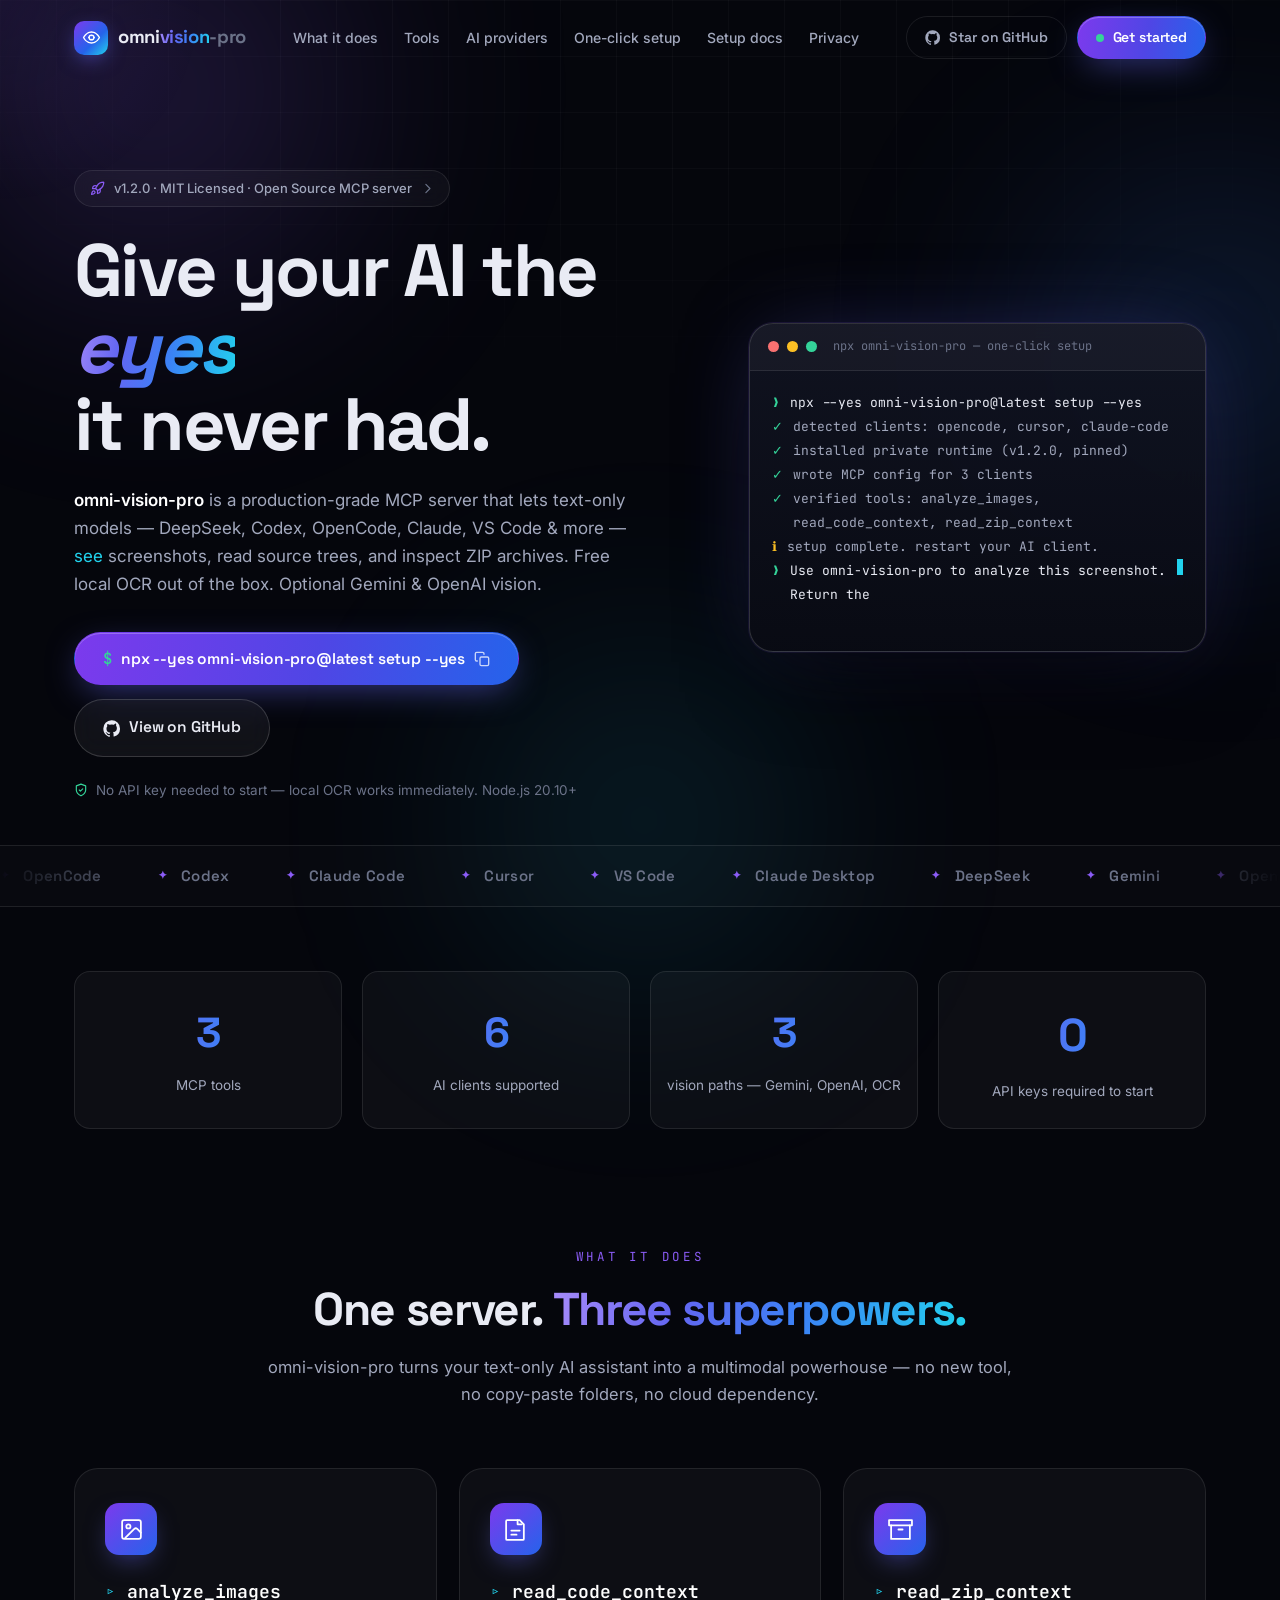
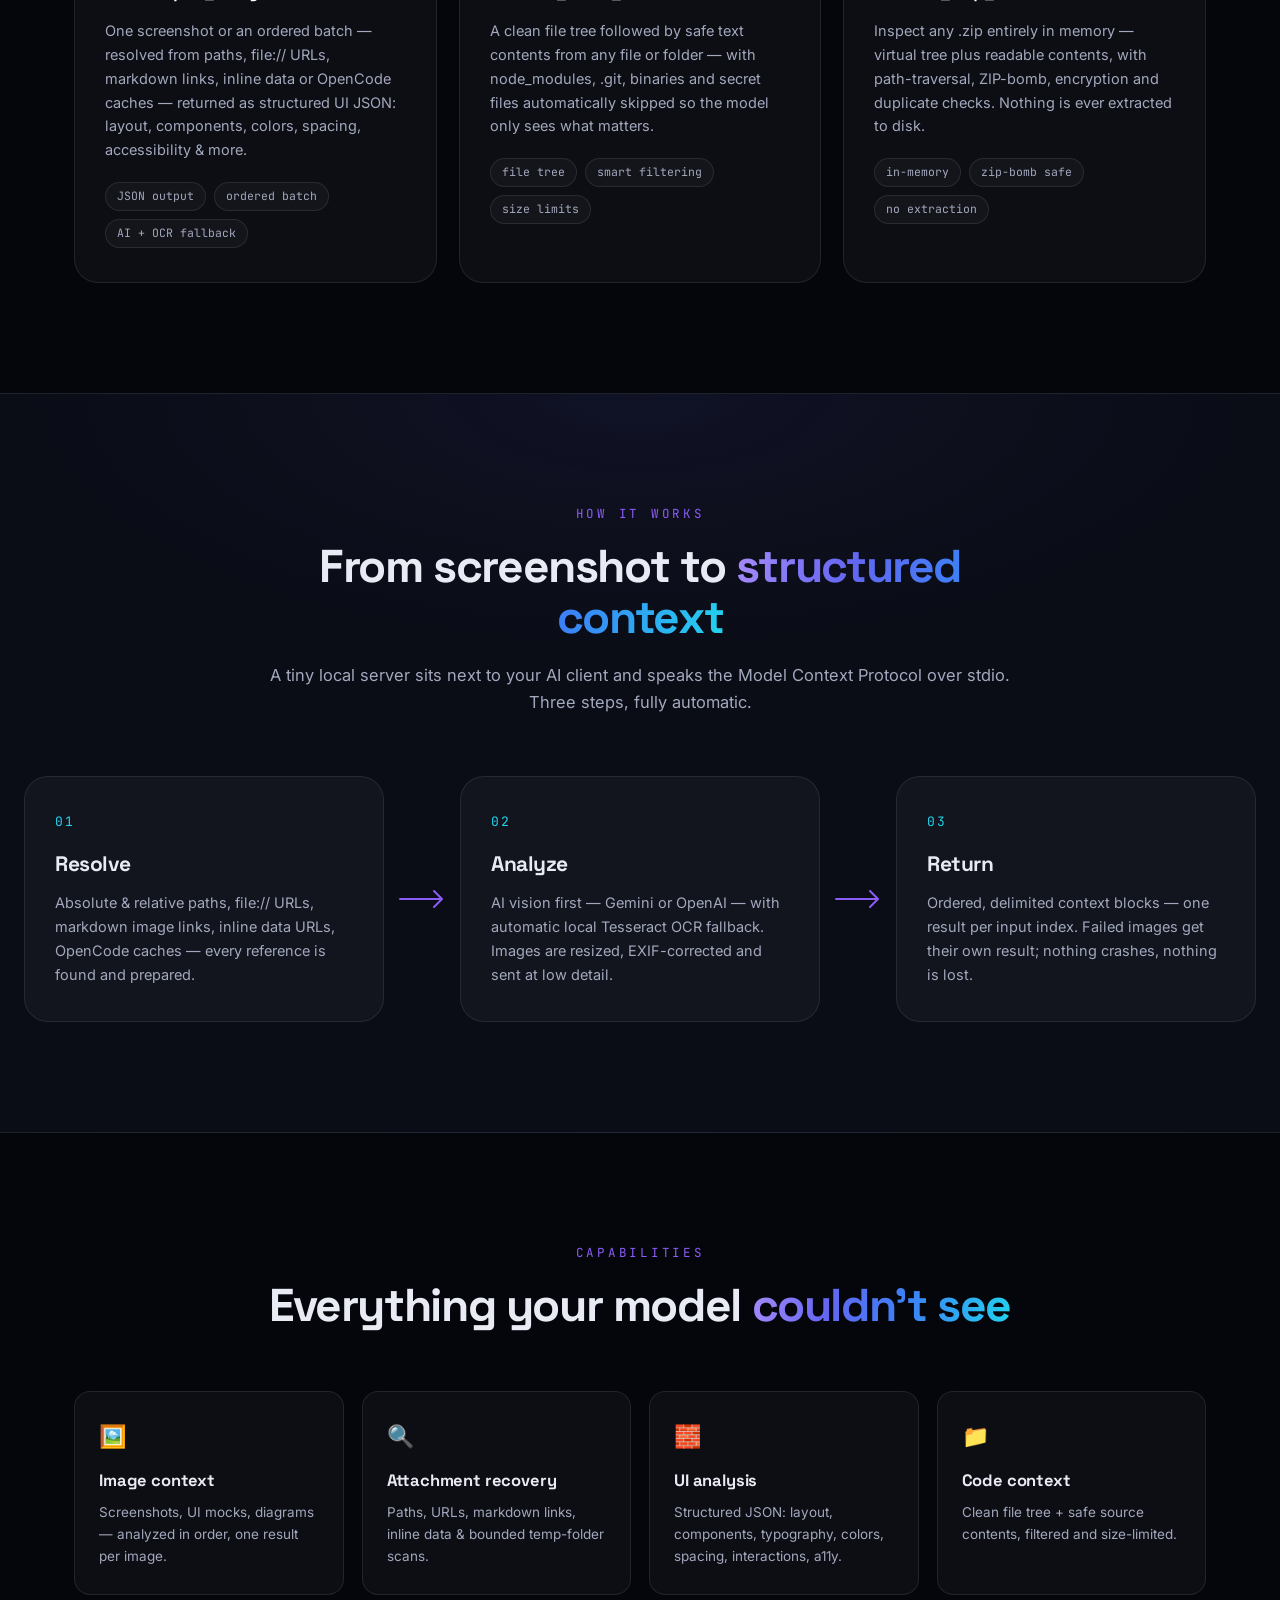
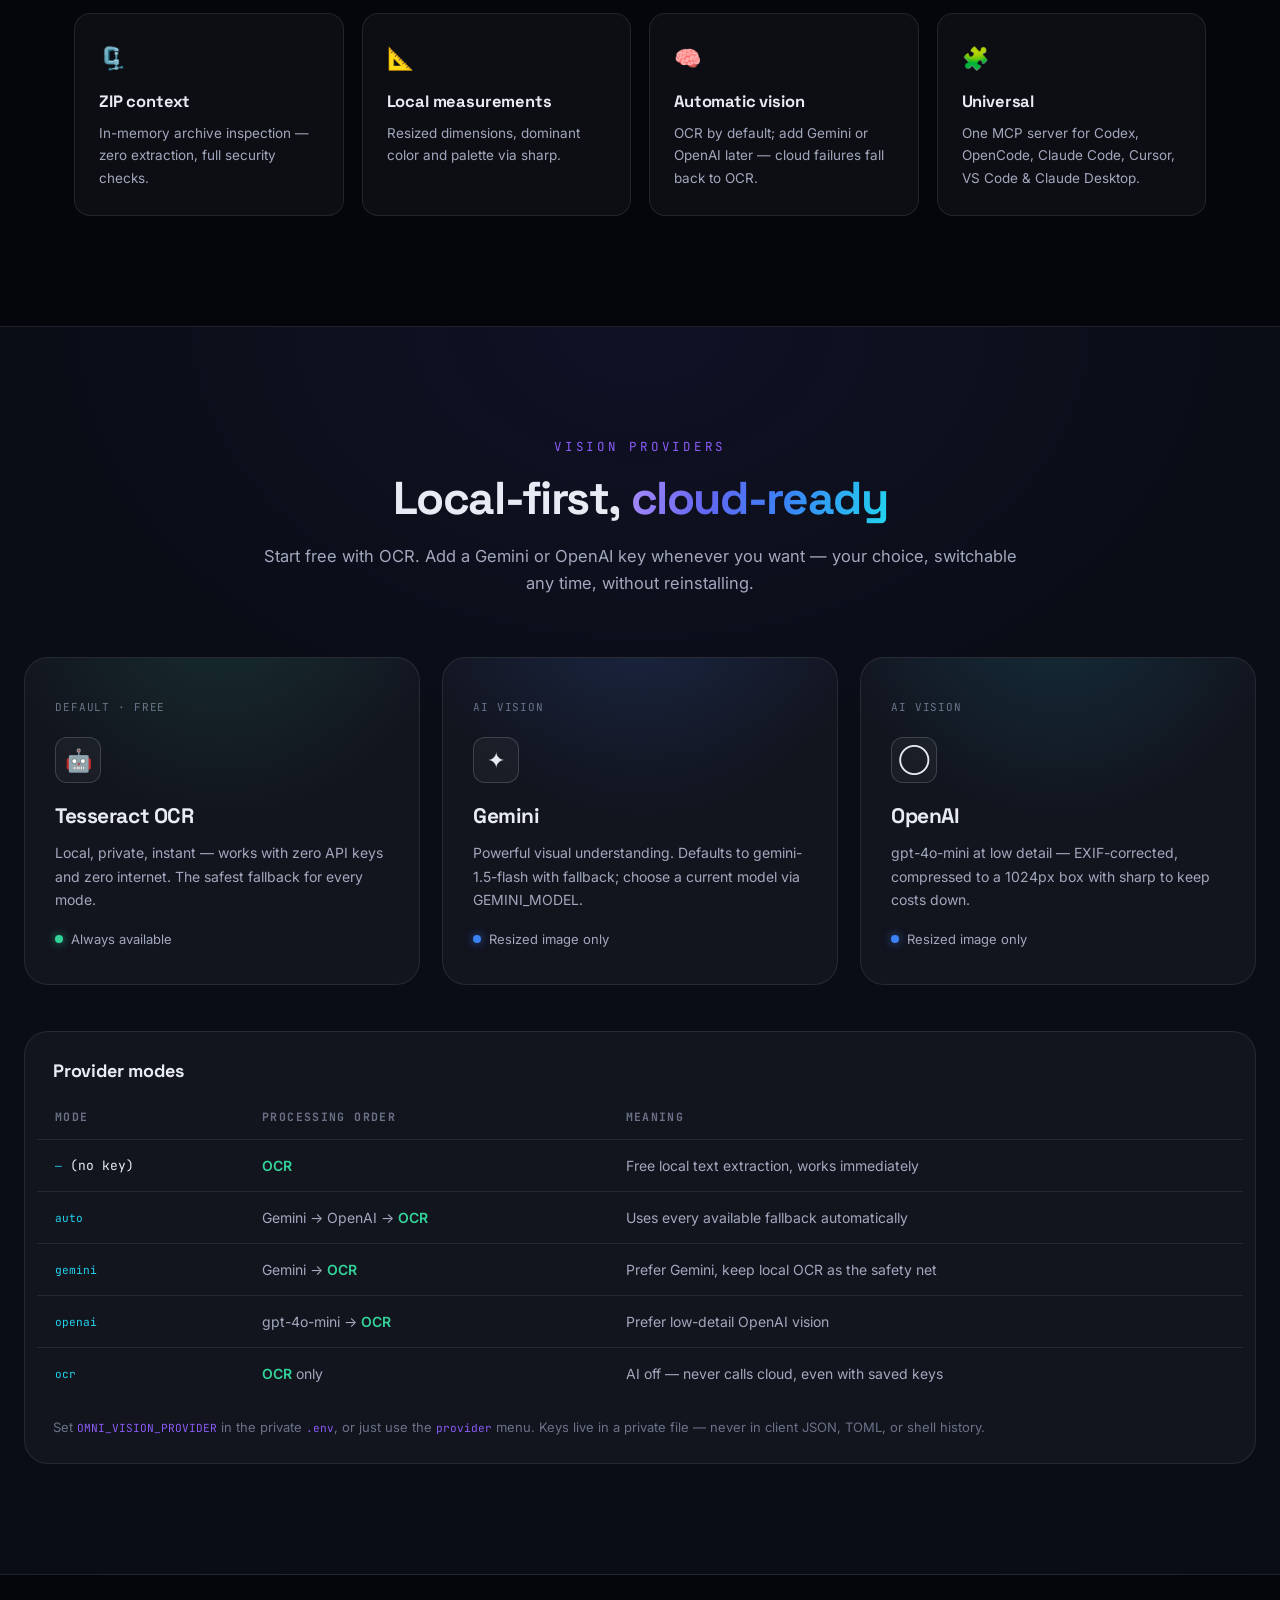
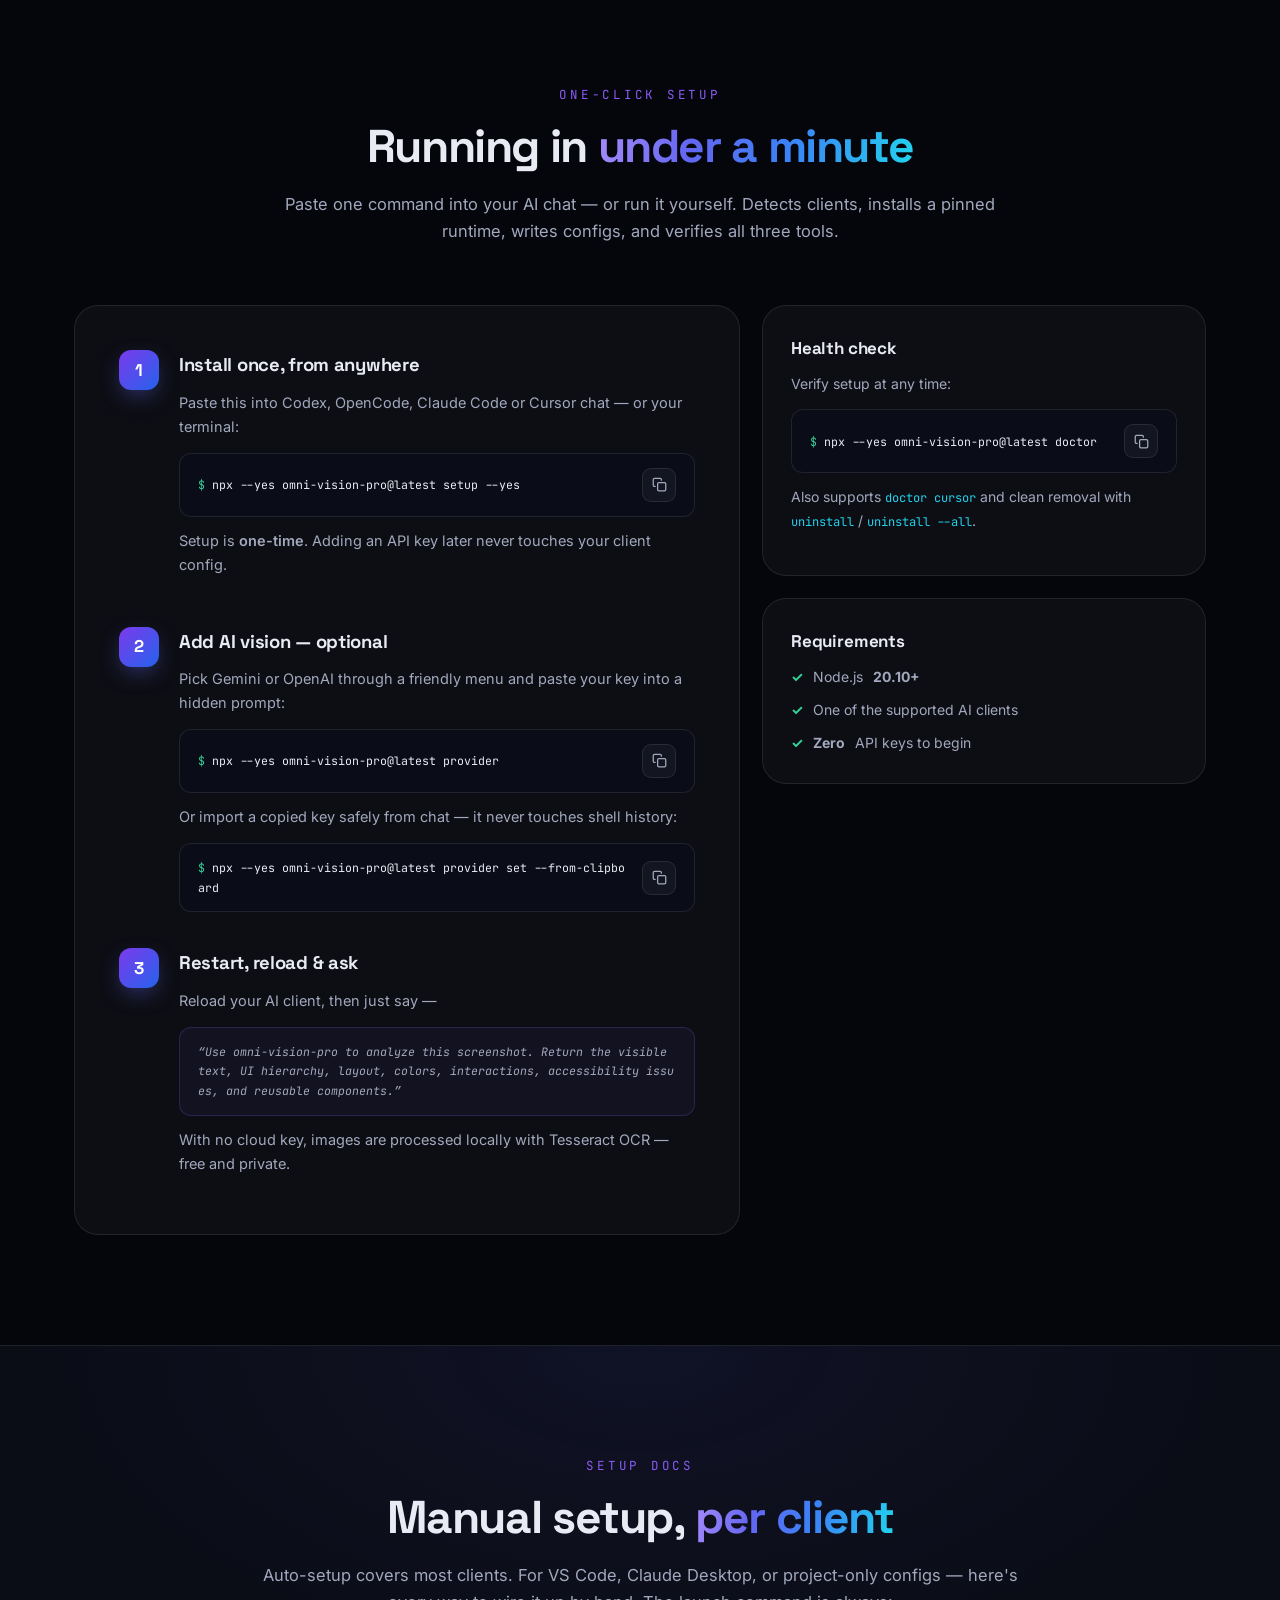
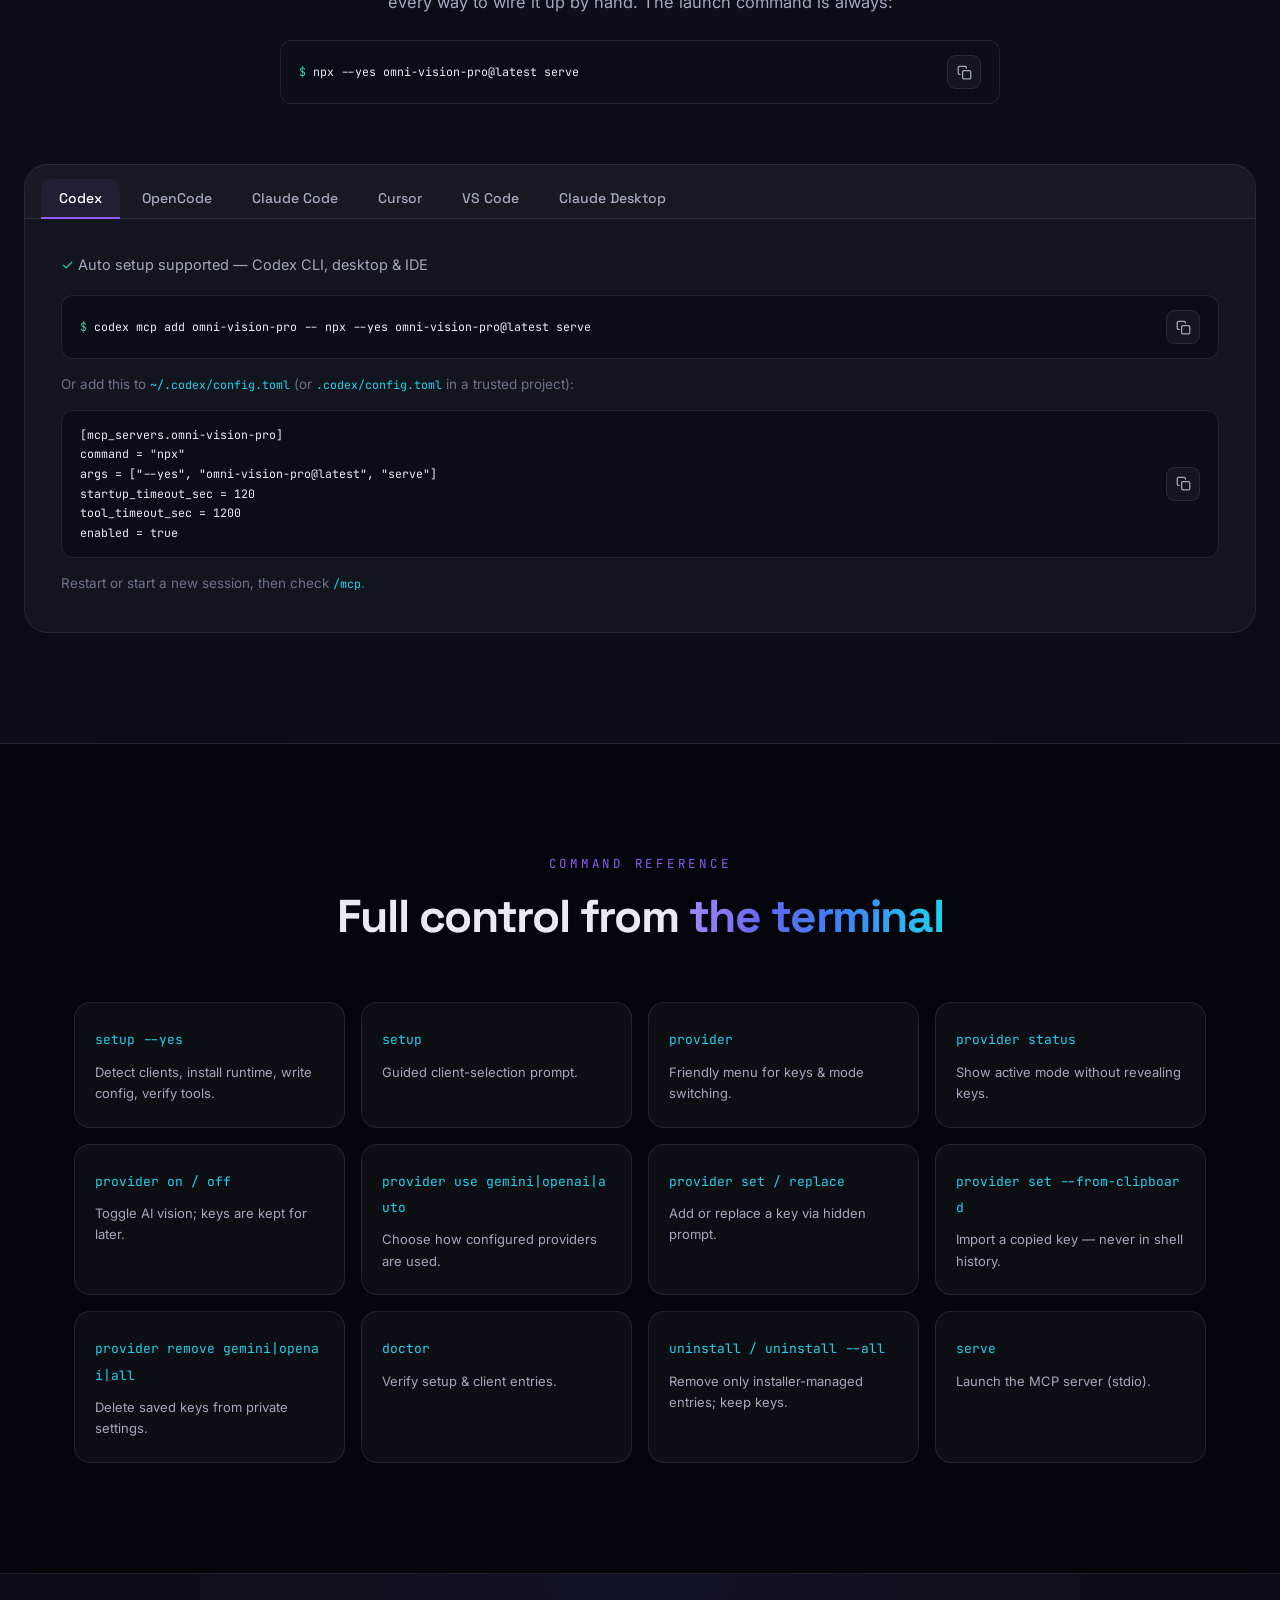
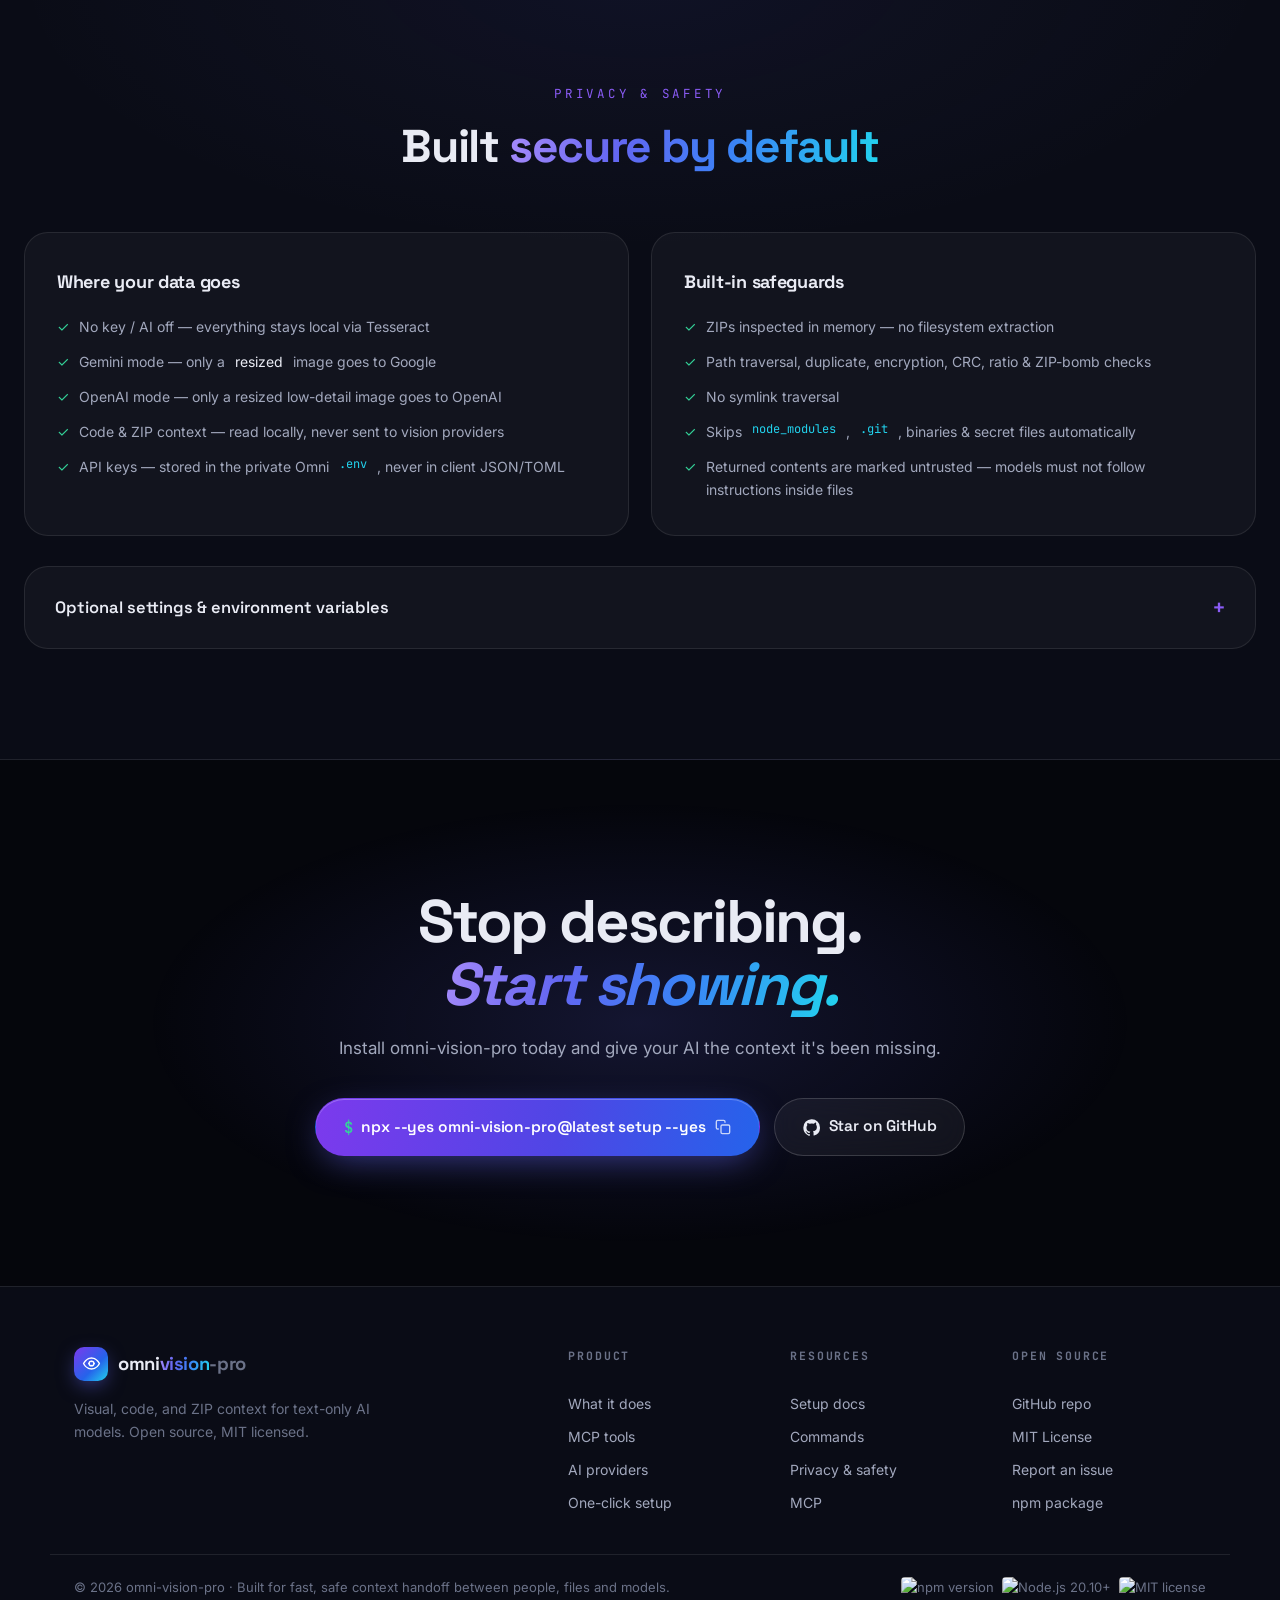
==== commit e5bd33fe: "Build omni-vision-pro product website: dark gradient theme, one-click setup hero, per-client setup d" ====
--- a/index.html
+++ b/index.html
@@ -1,420 +1,403 @@
 <!DOCTYPE html>
 <html lang="en">
 <head>
-  <meta charset="utf-8">
-  <meta name="viewport" content="width=device-width, initial-scale=1">
-  <meta name="theme-color" content="#06070f">
-  <meta name="color-scheme" content="dark">
-  <meta name="description" content="omni-vision-pro is an open-source MCP server that gives text-only AI models reliable image, code, and ZIP context. One command to set up, local OCR by default.">
-  <meta property="og:type" content="website">
-  <meta property="og:title" content="omni-vision-pro | Eyes for text-only AI">
-  <meta property="og:description" content="Visual, code, and archive context for the AI tools you already use. One command to set up, no API key required.">
-  <meta property="og:image" content="https://omni-vision-pro-site.vercel.app/assets/social-card.png">
-  <meta property="og:url" content="https://omni-vision-pro-site.vercel.app/">
-  <meta name="twitter:card" content="summary_large_image">
-  <meta name="twitter:title" content="omni-vision-pro | Eyes for text-only AI">
-  <meta name="twitter:description" content="Visual, code, and archive context for text-only AI models. One command to set up.">
-  <meta name="twitter:image" content="https://omni-vision-pro-site.vercel.app/assets/social-card.png">
-  <link rel="canonical" href="https://omni-vision-pro-site.vercel.app/">
-  <link rel="manifest" href="site.webmanifest">
-  <link rel="icon" href="assets/favicon.svg" type="image/svg+xml">
-  <link rel="preconnect" href="https://fonts.googleapis.com">
-  <link rel="preconnect" href="https://fonts.gstatic.com" crossorigin>
-  <link href="https://fonts.googleapis.com/css2?family=Inter:wght@400;500;600&family=JetBrains+Mono:wght@400;500;600&family=Space+Grotesk:wght@400;500;600;700&display=swap" rel="stylesheet">
-  <link rel="stylesheet" href="styles.css">
-  <title>omni-vision-pro | Eyes for text-only AI</title>
+  <meta charset="UTF-8" />
+  <meta name="viewport" content="width=device-width, initial-scale=1.0" />
+  <title>omni-vision-pro — Eyes for text-only AI models</title>
+  <meta name="description" content="Give DeepSeek, Codex, OpenCode, Claude Code, Cursor and other text-only models real vision. Analyze screenshots, inspect source trees and read ZIP archives through one local MCP server. One-command setup." />
+  <meta property="og:title" content="omni-vision-pro — Eyes for text-only AI models" />
+  <meta property="og:description" content="Resolve screenshots, inspect source trees, and read ZIP archives through one local MCP server. One-command setup, free local OCR, optional Gemini & OpenAI vision." />
+  <meta property="og:type" content="website" />
+  <meta property="og:url" content="https://omni-vision-pro.vercel.app" />
+  <meta name="twitter:card" content="summary_large_image" />
+  <link rel="icon" type="image/svg+xml" href="/favicon.svg" />
+  <link rel="preconnect" href="https://fonts.googleapis.com" />
+  <link rel="preconnect" href="https://fonts.gstatic.com" crossorigin />
+  <link href="https://fonts.googleapis.com/css2?family=Space+Grotesk:wght@400;500;600;700&family=Inter:wght@400;500;600&family=JetBrains+Mono:wght@400;500;600&display=swap" rel="stylesheet" />
+  <link rel="stylesheet" href="/styles.css" />
 </head>
 <body>
-  <div class="scroll-progress" data-scroll-progress></div>
-  <a class="skip-link" href="#main-content">Skip to content</a>
-
-  <header class="site-header" data-header>
-    <div class="nav-shell">
-      <a class="brand" href="#top" aria-label="omni-vision-pro home">
-        <span class="brand-mark" aria-hidden="true"><i></i><i></i><i></i><i></i></span>
-        <span class="brand-name">omni-vision-pro</span>
+
+  <div class="cursor-glow" aria-hidden="true"></div>
+  <div class="bg-grid" aria-hidden="true"></div>
+  <div class="blob blob-a" aria-hidden="true"></div>
+  <div class="blob blob-b" aria-hidden="true"></div>
+  <div class="blob blob-c" aria-hidden="true"></div>
+
+  <!-- ============ NAV ============ -->
+  <header class="nav" id="nav">
+    <div class="nav-inner">
+      <a class="brand" href="#top">
+        <span class="brand-mark" aria-hidden="true">
+          <svg viewBox="0 0 24 24" fill="none" stroke="currentColor" stroke-width="1.8" stroke-linecap="round" stroke-linejoin="round"><path d="M2 12s3.5-7 10-7 10 7 10 7-3.5 7-10 7-10-7-10-7Z"/><circle cx="12" cy="12" r="3"/><path d="M12 9.5v.01M15.5 12h.01M12 14.5v.01M8.5 12h.01"/></svg>
+        </span>
+        <span class="brand-text">omni<span class="grad-text">vision</span><span class="brand-dim">-pro</span></span>
       </a>
-      <nav class="desktop-nav" aria-label="Primary navigation">
-        <a href="#what-it-does">Capabilities</a>
-        <a href="#how-it-works">How it works</a>
+      <nav class="nav-links" aria-label="Primary">
+        <a href="#what">What it does</a>
         <a href="#tools">Tools</a>
-        <a href="#setup-docs">Setup docs</a>
-        <a href="#faq">FAQ</a>
+        <a href="#providers">AI providers</a>
+        <a href="#setup">One-click setup</a>
+        <a href="#docs">Setup docs</a>
+        <a href="#privacy">Privacy</a>
       </nav>
-      <div class="nav-actions">
-        <a class="gh-link" href="https://github.com/0xnurrabby/omni-vision-pro" target="_blank" rel="noreferrer">
-          <svg viewBox="0 0 24 24" aria-hidden="true" width="16" height="16" fill="currentColor"><path d="M12 .5C5.65.5.5 5.65.5 12c0 5.08 3.29 9.39 7.86 10.91.58.11.79-.25.79-.55 0-.27-.01-1.17-.02-2.12-3.2.7-3.87-1.36-3.87-1.36-.52-1.33-1.28-1.68-1.28-1.68-1.04-.71.08-.7.08-.7 1.15.08 1.76 1.18 1.76 1.18 1.03 1.76 2.69 1.25 3.35.96.1-.75.4-1.25.72-1.54-2.55-.29-5.24-1.28-5.24-5.68 0-1.26.45-2.28 1.18-3.09-.12-.29-.51-1.46.11-3.05 0 0 .96-.31 3.15 1.18a10.9 10.9 0 0 1 2.87-.39c.97 0 1.95.13 2.87.39 2.19-1.49 3.15-1.18 3.15-1.18.62 1.59.23 2.76.11 3.05.73.81 1.18 1.83 1.18 3.09 0 4.41-2.69 5.38-5.25 5.67.41.35.77 1.05.77 2.12 0 1.53-.01 2.76-.01 3.14 0 .3.2.66.8.55A11.5 11.5 0 0 0 23.5 12C23.5 5.65 18.35.5 12 .5Z"/></svg>
-          <span>GitHub</span>
+      <div class="nav-cta">
+        <a class="btn btn-ghost btn-sm" href="https://github.com/0xnurrabby/omni-vision-pro" target="_blank" rel="noopener">
+          <svg viewBox="0 0 24 24" width="15" height="15" fill="currentColor" aria-hidden="true"><path d="M12 .5A11.5 11.5 0 0 0 .5 12.5c0 5.3 3.4 9.8 8.2 11.4.6.1.8-.3.8-.6v-2c-3.3.7-4-1.6-4-1.6-.5-1.4-1.3-1.8-1.3-1.8-1.1-.7.1-.7.1-.7 1.2.1 1.8 1.2 1.8 1.2 1.1 1.8 2.8 1.3 3.5 1 .1-.8.4-1.3.8-1.6-2.7-.3-5.5-1.3-5.5-5.9 0-1.3.5-2.4 1.2-3.2-.1-.3-.5-1.5.1-3.2 0 0 1-.3 3.3 1.2a11.4 11.4 0 0 1 6 0C17.3 4.7 18.3 5 18.3 5c.6 1.7.2 2.9.1 3.2.8.8 1.2 1.9 1.2 3.2 0 4.6-2.8 5.6-5.5 5.9.4.4.8 1.1.8 2.2v3.3c0 .3.2.7.8.6a11.5 11.5 0 0 0 8.3-11.4A11.5 11.5 0 0 0 12 .5Z"/></svg>
+          Star on GitHub
         </a>
-        <a class="button button-primary button-small" href="#setup-docs">One-click setup</a>
-      </div>
-      <button class="menu-button" type="button" aria-label="Open navigation" aria-expanded="false" aria-controls="mobile-menu" data-menu-button><span></span><span></span></button>
+        <a class="btn btn-primary btn-sm" href="#setup">
+          <span class="dot-pulse" aria-hidden="true"></span> Get started
+        </a>
+      </div>
     </div>
-    <nav class="mobile-menu" id="mobile-menu" aria-label="Mobile navigation" data-mobile-menu>
-      <a href="#what-it-does">Capabilities</a>
-      <a href="#how-it-works">How it works</a>
-      <a href="#tools">Tools</a>
-      <a href="#setup-docs">Setup docs</a>
-      <a href="#faq">FAQ</a>
-      <a href="https://github.com/0xnurrabby/omni-vision-pro" target="_blank" rel="noreferrer">GitHub repository ↗</a>
-    </nav>
   </header>
 
-  <main id="main-content">
-    <section class="hero" id="top">
-      <div class="hero-bg" aria-hidden="true">
-        <div class="grid-lines"></div>
-        <div class="orb orb-blue"></div>
-        <div class="orb orb-purple"></div>
-        <div class="orb orb-teal"></div>
-        <div class="aurora"></div>
-      </div>
-      <div class="hero-shell">
-        <div class="hero-copy">
-          <div class="eyebrow reveal">
-            <span class="status-dot" aria-hidden="true"></span>
-            Open-source MCP server · v1.2.0 · MIT
-          </div>
-          <h1 class="reveal" data-reveal-delay="1">Eyes for<br><span class="gradient-text">text-only AI.</span></h1>
-          <p class="hero-lede reveal" data-reveal-delay="2">omni-vision-pro resolves screenshots, source trees, and ZIP archives into ordered, structured context your model can actually read. One local MCP server, one command, zero API keys to start.</p>
-          <div class="command-block reveal" data-reveal-delay="3">
-            <span class="command-prompt" aria-hidden="true">$</span>
-            <code>npx --yes omni-vision-pro@latest setup --yes</code>
-            <button type="button" class="copy-button" data-copy="npx --yes omni-vision-pro@latest setup --yes" aria-label="Copy one-click setup command"><span data-copy-label>Copy</span></button>
-          </div>
-          <div class="hero-actions reveal" data-reveal-delay="4">
-            <a class="button button-primary button-large" href="#setup-docs">Start setup <span aria-hidden="true">→</span></a>
-            <a class="button button-ghost button-large" href="https://www.npmjs.com/package/omni-vision-pro" target="_blank" rel="noreferrer">View on npm ↗</a>
-          </div>
-          <ul class="hero-proof reveal" data-reveal-delay="5">
-            <li>No API key required</li>
-            <li>Local OCR by default</li>
-            <li>6 clients supported</li>
-            <li>MIT licensed</li>
-          </ul>
-        </div>
-        <div class="hero-demo reveal" data-reveal-delay="4" data-hero-demo>
-          <div class="demo-frame">
-            <div class="demo-bar">
-              <span class="dot dot-coral"></span><span class="dot dot-gold"></span><span class="dot dot-green"></span>
-              <span class="demo-bar-title">omni-vision-pro — MCP server</span>
+  <main id="top">
+
+    <!-- ============ HERO ============ -->
+    <section class="hero">
+      <div class="hero-inner reveal">
+        <a class="hero-badge" href="https://www.npmjs.com/package/omni-vision-pro" target="_blank" rel="noopener">
+          <span class="badge-ico" aria-hidden="true">
+            <svg viewBox="0 0 24 24" fill="none" stroke="currentColor" stroke-width="2" stroke-linecap="round" stroke-linejoin="round"><path d="M4.5 16.5c-1.5 1.26-2 5-2 5s3.74-.5 5-2c.71-.84.7-2.13-.09-2.91a2.18 2.18 0 0 0-2.91-.09Z"/><path d="m12 15-3-3a22 22 0 0 1 2-3.95A12.88 12.88 0 0 1 22 2c0 2.72-.78 7.5-6 11a22.35 22.35 0 0 1-4 2Z"/><path d="M9 12H4s.55-3.03 2-4c1.62-1.08 5 0 5 0"/><path d="M12 15v5s3.03-.55 4-2c1.08-1.62 0-5 0-5"/></svg>
+          </span>
+          v1.2.0 · MIT Licensed · Open Source MCP server
+          <svg class="badge-arrow" viewBox="0 0 16 16" fill="none" stroke="currentColor" stroke-width="1.5" stroke-linecap="round" stroke-linejoin="round" aria-hidden="true"><path d="M6 3l5 5-5 5"/></svg>
+        </a>
+
+        <h1 class="hero-title">
+          Give your AI the
+          <span class="grad-text italic">eyes</span><br class="desktop-only" />
+          it never had.
+        </h1>
+
+        <p class="hero-sub">
+          <strong>omni-vision-pro</strong> is a production-grade MCP server that lets text-only models —
+          DeepSeek, Codex, OpenCode, Claude, VS Code &amp; more — <em>see</em> screenshots, read source trees,
+          and inspect ZIP archives. Free local OCR out of the box. Optional Gemini &amp; OpenAI vision.
+        </p>
+
+        <div class="hero-cta">
+          <button class="btn btn-primary btn-lg copy-btn" data-copy="npx --yes omni-vision-pro@latest setup --yes" data-copied="Copied! Now restart your AI client">
+            <span class="cmd-prefix">$</span> npx --yes omni-vision-pro@latest setup --yes
+            <svg class="copy-ico" viewBox="0 0 24 24" fill="none" stroke="currentColor" stroke-width="2" stroke-linecap="round" stroke-linejoin="round" aria-hidden="true"><rect x="9" y="9" width="13" height="13" rx="2"/><path d="M5 15H4a2 2 0 0 1-2-2V4a2 2 0 0 1 2-2h9a2 2 0 0 1 2 2v1"/></svg>
+          </button>
+          <a class="btn btn-glass btn-lg" href="https://github.com/0xnurrabby/omni-vision-pro" target="_blank" rel="noopener">
+            <svg viewBox="0 0 24 24" width="17" height="17" fill="currentColor" aria-hidden="true"><path d="M12 .5A11.5 11.5 0 0 0 .5 12.5c0 5.3 3.4 9.8 8.2 11.4.6.1.8-.3.8-.6v-2c-3.3.7-4-1.6-4-1.6-.5-1.4-1.3-1.8-1.3-1.8-1.1-.7.1-.7.1-.7 1.2.1 1.8 1.2 1.8 1.2 1.1 1.8 2.8 1.3 3.5 1 .1-.8.4-1.3.8-1.6-2.7-.3-5.5-1.3-5.5-5.9 0-1.3.5-2.4 1.2-3.2-.1-.3-.5-1.5.1-3.2 0 0 1-.3 3.3 1.2a11.4 11.4 0 0 1 6 0C17.3 4.7 18.3 5 18.3 5c.6 1.7.2 2.9.1 3.2.8.8 1.2 1.9 1.2 3.2 0 4.6-2.8 5.6-5.5 5.9.4.4.8 1.1.8 2.2v3.3c0 .3.2.7.8.6a11.5 11.5 0 0 0 8.3-11.4A11.5 11.5 0 0 0 12 .5Z"/></svg>
+            View on GitHub
+          </a>
+        </div>
+
+        <div class="hero-note">
+          <svg viewBox="0 0 24 24" width="14" height="14" fill="none" stroke="currentColor" stroke-width="2" stroke-linecap="round" stroke-linejoin="round" aria-hidden="true"><path d="M12 22s8-4 8-10V5l-8-3-8 3v7c0 6 8 10 8 10Z"/><path d="m9 12 2 2 4-4"/></svg>
+          No API key needed to start — local OCR works immediately. Node.js 20.10+
+        </div>
+      </div>
+
+      <!-- Terminal mockup -->
+      <div class="terminal reveal" data-reveal-delay="150">
+        <div class="terminal-bar">
+          <span class="t-dot t-r"></span><span class="t-dot t-y"></span><span class="t-dot t-g"></span>
+          <span class="t-title">npx omni-vision-pro — one-click setup</span>
+        </div>
+        <div class="terminal-body" id="terminalBody">
+          <div class="t-line"><span class="t-prompt">❯</span><span class="t-cmd">npx --yes omni-vision-pro@latest setup --yes</span></div>
+          <div class="t-line t-out"><span class="t-ok">✓</span> detected clients: opencode, cursor, claude-code</div>
+          <div class="t-line t-out"><span class="t-ok">✓</span> installed private runtime (v1.2.0, pinned)</div>
+          <div class="t-line t-out"><span class="t-ok">✓</span> wrote MCP config for 3 clients</div>
+          <div class="t-line t-out"><span class="t-ok">✓</span> verified tools: analyze_images, read_code_context, read_zip_context</div>
+          <div class="t-line t-out"><span class="t-info">ℹ</span> setup complete. restart your AI client.</div>
+          <div class="t-line"><span class="t-prompt">❯</span><span class="t-cmd typing" id="typingCmd"></span><span class="t-caret" aria-hidden="true"></span></div>
+        </div>
+      </div>
+    </section>
+
+    <!-- ============ MARQUEE ============ -->
+    <section class="marquee-wrap" aria-label="Supported AI clients">
+      <div class="marquee">
+        <div class="marquee-track">
+          <span>OpenCode</span><span>Codex</span><span>Claude Code</span><span>Cursor</span><span>VS Code</span><span>Claude Desktop</span><span>DeepSeek</span><span>Gemini</span>
+          <span>OpenCode</span><span>Codex</span><span>Claude Code</span><span>Cursor</span><span>VS Code</span><span>Claude Desktop</span><span>DeepSeek</span><span>Gemini</span>
+        </div>
+      </div>
+    </section>
+
+    <!-- ============ STATS ============ -->
+    <section class="stats">
+      <div class="stat reveal"><div class="stat-num" data-count="3">0</div><div class="stat-label">MCP tools</div></div>
+      <div class="stat reveal" data-reveal-delay="80"><div class="stat-num" data-count="6">0</div><div class="stat-label">AI clients supported</div></div>
+      <div class="stat reveal" data-reveal-delay="160"><div class="stat-num" data-count="3">0</div><div class="stat-label">vision paths — Gemini, OpenAI, OCR</div></div>
+      <div class="stat reveal" data-reveal-delay="240"><div class="stat-num"><span class="big-zero">0</span></div><div class="stat-label">API keys required to start</div></div>
+    </section>
+
+    <!-- ============ WHAT ============ -->
+    <section class="section" id="what">
+      <div class="section-head reveal">
+        <p class="kicker">What it does</p>
+        <h2>One server. <span class="grad-text">Three superpowers.</span></h2>
+        <p class="section-sub">omni-vision-pro turns your text-only AI assistant into a multimodal powerhouse — no new tool, no copy-paste folders, no cloud dependency.</p>
+      </div>
+
+      <div class="tool-grid">
+        <article class="tool-card reveal">
+          <div class="tool-icon">
+            <svg viewBox="0 0 24 24" fill="none" stroke="currentColor" stroke-width="1.7" stroke-linecap="round" stroke-linejoin="round" aria-hidden="true"><rect x="3" y="3" width="18" height="18" rx="2"/><circle cx="9" cy="9" r="2"/><path d="m21 15-3.5-3.5a2 2 0 0 0-2.8 0L6 20"/></svg>
+          </div>
+          <h3>analyze_images</h3>
+          <p>One screenshot or an ordered batch — resolved from paths, file:// URLs, markdown links, inline data or OpenCode caches — returned as structured UI JSON: layout, components, colors, spacing, accessibility &amp; more.</p>
+          <div class="chip-row">
+            <span class="chip">JSON output</span><span class="chip">ordered batch</span><span class="chip">AI + OCR fallback</span>
+          </div>
+        </article>
+
+        <article class="tool-card reveal" data-reveal-delay="100">
+          <div class="tool-icon">
+            <svg viewBox="0 0 24 24" fill="none" stroke="currentColor" stroke-width="1.7" stroke-linecap="round" stroke-linejoin="round" aria-hidden="true"><path d="M4 3h12l4 4v14a1 1 0 0 1-1 1H4a1 1 0 0 1-1-1V4a1 1 0 0 1 1-1Z"/><path d="M14 3v4h4M8 13h8M8 17h5"/></svg>
+          </div>
+          <h3>read_code_context</h3>
+          <p>A clean file tree followed by safe text contents from any file or folder — with node_modules, .git, binaries and secret files automatically skipped so the model only sees what matters.</p>
+          <div class="chip-row">
+            <span class="chip">file tree</span><span class="chip">smart filtering</span><span class="chip">size limits</span>
+          </div>
+        </article>
+
+        <article class="tool-card reveal" data-reveal-delay="200">
+          <div class="tool-icon">
+            <svg viewBox="0 0 24 24" fill="none" stroke="currentColor" stroke-width="1.7" stroke-linecap="round" stroke-linejoin="round" aria-hidden="true"><path d="M21 8v13H3V8"/><path d="M1 3h22v5H1z"/><path d="M10 12h4"/></svg>
+          </div>
+          <h3>read_zip_context</h3>
+          <p>Inspect any .zip entirely in memory — virtual tree plus readable contents, with path-traversal, ZIP-bomb, encryption and duplicate checks. Nothing is ever extracted to disk.</p>
+          <div class="chip-row">
+            <span class="chip">in-memory</span><span class="chip">zip-bomb safe</span><span class="chip">no extraction</span>
+          </div>
+        </article>
+      </div>
+    </section>
+
+    <!-- ============ HOW IT WORKS ============ -->
+    <section class="section section-alt" id="how">
+      <div class="section-head reveal">
+        <p class="kicker">How it works</p>
+        <h2>From screenshot to <span class="grad-text">structured context</span></h2>
+        <p class="section-sub">A tiny local server sits next to your AI client and speaks the Model Context Protocol over stdio. Three steps, fully automatic.</p>
+      </div>
+
+      <div class="pipeline">
+        <div class="pipe-step reveal">
+          <div class="pipe-num">01</div>
+          <h3>Resolve</h3>
+          <p>Absolute &amp; relative paths, file:// URLs, markdown image links, inline data URLs, OpenCode caches — every reference is found and prepared.</p>
+        </div>
+        <div class="pipe-arrow reveal" aria-hidden="true">
+          <svg viewBox="0 0 48 24" fill="none" stroke="currentColor" stroke-width="2" stroke-linecap="round" stroke-linejoin="round"><path d="M2 12h42m0 0-8-8m8 8-8 8"/></svg>
+        </div>
+        <div class="pipe-step reveal" data-reveal-delay="120">
+          <div class="pipe-num">02</div>
+          <h3>Analyze</h3>
+          <p>AI vision first — Gemini or OpenAI — with automatic local Tesseract OCR fallback. Images are resized, EXIF-corrected and sent at low detail.</p>
+        </div>
+        <div class="pipe-arrow reveal" data-reveal-delay="120" aria-hidden="true">
+          <svg viewBox="0 0 48 24" fill="none" stroke="currentColor" stroke-width="2" stroke-linecap="round" stroke-linejoin="round"><path d="M2 12h42m0 0-8-8m8 8-8 8"/></svg>
+        </div>
+        <div class="pipe-step reveal" data-reveal-delay="240">
+          <div class="pipe-num">03</div>
+          <h3>Return</h3>
+          <p>Ordered, delimited context blocks — one result per input index. Failed images get their own result; nothing crashes, nothing is lost.</p>
+        </div>
+      </div>
+    </section>
+
+    <!-- ============ CAPABILITIES ============ -->
+    <section class="section" id="capabilities">
+      <div class="section-head reveal">
+        <p class="kicker">Capabilities</p>
+        <h2>Everything your model <span class="grad-text">couldn't see</span></h2>
+      </div>
+      <div class="cap-grid">
+        <div class="cap reveal"><span class="cap-ico v">🖼️</span><h4>Image context</h4><p>Screenshots, UI mocks, diagrams — analyzed in order, one result per image.</p></div>
+        <div class="cap reveal" data-reveal-delay="60"><span class="cap-ico i">🔍</span><h4>Attachment recovery</h4><p>Paths, URLs, markdown links, inline data &amp; bounded temp-folder scans.</p></div>
+        <div class="cap reveal" data-reveal-delay="120"><span class="cap-ico g">🧱</span><h4>UI analysis</h4><p>Structured JSON: layout, components, typography, colors, spacing, interactions, a11y.</p></div>
+        <div class="cap reveal" data-reveal-delay="180"><span class="cap-ico v">📁</span><h4>Code context</h4><p>Clean file tree + safe source contents, filtered and size-limited.</p></div>
+        <div class="cap reveal" data-reveal-delay="60"><span class="cap-ico i">🗜️</span><h4>ZIP context</h4><p>In-memory archive inspection — zero extraction, full security checks.</p></div>
+        <div class="cap reveal" data-reveal-delay="120"><span class="cap-ico g">📐</span><h4>Local measurements</h4><p>Resized dimensions, dominant color and palette via sharp.</p></div>
+        <div class="cap reveal" data-reveal-delay="180"><span class="cap-ico v">🧠</span><h4>Automatic vision</h4><p>OCR by default; add Gemini or OpenAI later — cloud failures fall back to OCR.</p></div>
+        <div class="cap reveal" data-reveal-delay="240"><span class="cap-ico i">🧩</span><h4>Universal</h4><p>One MCP server for Codex, OpenCode, Claude Code, Cursor, VS Code &amp; Claude Desktop.</p></div>
+      </div>
+    </section>
+
+    <!-- ============ PROVIDERS ============ -->
+    <section class="section section-alt" id="providers">
+      <div class="section-head reveal">
+        <p class="kicker">Vision providers</p>
+        <h2>Local-first, <span class="grad-text">cloud-ready</span></h2>
+        <p class="section-sub">Start free with OCR. Add a Gemini or OpenAI key whenever you want — your choice, switchable any time, without reinstalling.</p>
+      </div>
+
+      <div class="prov-grid">
+        <article class="prov-card prov-ocr reveal">
+          <span class="prov-tag">Default · Free</span>
+          <div class="prov-icon">🤖</div>
+          <h3>Tesseract OCR</h3>
+          <p>Local, private, instant — works with zero API keys and zero internet. The safest fallback for every mode.</p>
+          <div class="prov-status"><span class="status-dot g"></span> Always available</div>
+        </article>
+        <article class="prov-card prov-gemini reveal" data-reveal-delay="100">
+          <span class="prov-tag">AI vision</span>
+          <div class="prov-icon">✦</div>
+          <h3>Gemini</h3>
+          <p>Powerful visual understanding. Defaults to gemini-1.5-flash with fallback; choose a current model via GEMINI_MODEL.</p>
+          <div class="prov-status"><span class="status-dot b"></span> Resized image only</div>
+        </article>
+        <article class="prov-card prov-openai reveal" data-reveal-delay="200">
+          <span class="prov-tag">AI vision</span>
+          <div class="prov-icon">◯</div>
+          <h3>OpenAI</h3>
+          <p>gpt-4o-mini at low detail — EXIF-corrected, compressed to a 1024px box with sharp to keep costs down.</p>
+          <div class="prov-status"><span class="status-dot b"></span> Resized image only</div>
+        </article>
+      </div>
+
+      <div class="mode-table reveal">
+        <h3 class="mode-title">Provider modes</h3>
+        <div class="table-wrap">
+          <table>
+            <thead>
+              <tr><th>Mode</th><th>Processing order</th><th>Meaning</th></tr>
+            </thead>
+            <tbody>
+              <tr><td><code>—</code> (no key)</td><td><span class="t-ok">OCR</span></td><td>Free local text extraction, works immediately</td></tr>
+              <tr><td><code>auto</code></td><td>Gemini → OpenAI → <span class="t-ok">OCR</span></td><td>Uses every available fallback automatically</td></tr>
+              <tr><td><code>gemini</code></td><td>Gemini → <span class="t-ok">OCR</span></td><td>Prefer Gemini, keep local OCR as the safety net</td></tr>
+              <tr><td><code>openai</code></td><td>gpt-4o-mini → <span class="t-ok">OCR</span></td><td>Prefer low-detail OpenAI vision</td></tr>
+              <tr><td><code>ocr</code></td><td><span class="t-ok">OCR</span> only</td><td>AI off — never calls cloud, even with saved keys</td></tr>
+            </tbody>
+          </table>
+        </div>
+        <p class="table-note">Set <code>OMNI_VISION_PROVIDER</code> in the private <code>.env</code>, or just use the <code>provider</code> menu. Keys live in a private file — never in client JSON, TOML, or shell history.</p>
+      </div>
+    </section>
+
+    <!-- ============ ONE-CLICK SETUP ============ -->
+    <section class="section" id="setup">
+      <div class="section-head reveal">
+        <p class="kicker">One-click setup</p>
+        <h2>Running in <span class="grad-text">under a minute</span></h2>
+        <p class="section-sub">Paste one command into your AI chat — or run it yourself. Detects clients, installs a pinned runtime, writes configs, and verifies all three tools.</p>
+      </div>
+
+      <div class="setup-grid">
+        <div class="setup-card reveal">
+          <div class="setup-steps">
+            <div class="step">
+              <div class="step-num">1</div>
+              <div class="step-body"><h4>Install once, from anywhere</h4>
+                <p>Paste this into Codex, OpenCode, Claude Code or Cursor chat — or your terminal:</p>
+                <div class="code-block" data-copy="npx --yes omni-vision-pro@latest setup --yes">
+                  <code><span class="c-prompt">$</span> npx --yes omni-vision-pro@latest setup --yes</code>
+                  <button class="code-copy" aria-label="Copy command"><svg viewBox="0 0 24 24" fill="none" stroke="currentColor" stroke-width="2" stroke-linecap="round" stroke-linejoin="round" width="15" height="15"><rect x="9" y="9" width="13" height="13" rx="2"/><path d="M5 15H4a2 2 0 0 1-2-2V4a2 2 0 0 1 2-2h9a2 2 0 0 1 2 2v1"/></svg></button>
+                </div>
+                <p class="step-note">Setup is <strong>one-time</strong>. Adding an API key later never touches your client config.</p>
+              </div>
             </div>
-            <div class="demo-body" data-demo-body>
-              <div class="demo-line"><span class="demo-prompt">$</span><span class="demo-cmd" data-demo-cmd></span><span class="demo-cursor" aria-hidden="true"></span></div>
-              <div class="demo-output" data-demo-output></div>
+            <div class="step">
+              <div class="step-num">2</div>
+              <div class="step-body"><h4>Add AI vision — optional</h4>
+                <p>Pick Gemini or OpenAI through a friendly menu and paste your key into a hidden prompt:</p>
+                <div class="code-block" data-copy="npx --yes omni-vision-pro@latest provider">
+                  <code><span class="c-prompt">$</span> npx --yes omni-vision-pro@latest provider</code>
+                  <button class="code-copy" aria-label="Copy command"><svg viewBox="0 0 24 24" fill="none" stroke="currentColor" stroke-width="2" stroke-linecap="round" stroke-linejoin="round" width="15" height="15"><rect x="9" y="9" width="13" height="13" rx="2"/><path d="M5 15H4a2 2 0 0 1-2-2V4a2 2 0 0 1 2-2h9a2 2 0 0 1 2 2v1"/></svg></button>
+                </div>
+                <p class="step-note">Or import a copied key safely from chat — it never touches shell history:</p>
+                <div class="code-block" data-copy="npx --yes omni-vision-pro@latest provider set --from-clipboard">
+                  <code><span class="c-prompt">$</span> npx --yes omni-vision-pro@latest provider set --from-clipboard</code>
+                  <button class="code-copy" aria-label="Copy command"><svg viewBox="0 0 24 24" fill="none" stroke="currentColor" stroke-width="2" stroke-linecap="round" stroke-linejoin="round" width="15" height="15"><rect x="9" y="9" width="13" height="13" rx="2"/><path d="M5 15H4a2 2 0 0 1-2-2V4a2 2 0 0 1 2-2h9a2 2 0 0 1 2 2v1"/></svg></button>
+                </div>
+              </div>
             </div>
-            <div class="demo-status">
-              <span class="demo-status-dot"></span>
-              <span data-demo-status>idle · waiting for context</span>
+            <div class="step">
+              <div class="step-num">3</div>
+              <div class="step-body"><h4>Restart, reload &amp; ask</h4>
+                <p>Reload your AI client, then just say —</p>
+                <div class="code-block quote-block">
+                  <code>“Use omni-vision-pro to analyze this screenshot. Return the visible text, UI hierarchy, layout, colors, interactions, accessibility issues, and reusable components.”</code>
+                </div>
+                <p class="step-note">With no cloud key, images are processed locally with Tesseract OCR — free and private.</p>
+              </div>
             </div>
           </div>
-          <div class="demo-badge demo-badge-a" aria-hidden="true">PNG 2048×1280</div>
-          <div class="demo-badge demo-badge-b" aria-hidden="true">.zip · in-memory</div>
-          <div class="demo-badge demo-badge-c" aria-hidden="true">src/ · safe tree</div>
-        </div>
-      </div>
-      <div class="hero-scroll" aria-hidden="true"><span></span></div>
-    </section>
-
-    <section class="client-band" aria-label="Supported AI clients">
-      <div class="client-shell">
-        <p class="client-label">One server for the AI tools you already use</p>
-        <div class="client-marquee" data-marquee>
-          <div class="marquee-track">
-            <span>Codex</span><span>OpenCode</span><span>Claude Code</span><span>Cursor</span><span>VS Code</span><span>Claude Desktop</span>
-            <span>Codex</span><span>OpenCode</span><span>Claude Code</span><span>Cursor</span><span>VS Code</span><span>Claude Desktop</span>
-          </div>
-        </div>
-      </div>
-    </section>
-
-    <section class="stats-strip" aria-label="Project statistics">
-      <div class="stats-shell">
-        <div class="stat reveal"><strong data-count="3">0</strong><span>MCP tools</span></div>
-        <div class="stat reveal"><strong data-count="6">0</strong><span>AI clients</span></div>
-        <div class="stat reveal"><strong data-count="2">0</strong><span>Vision providers</span></div>
-        <div class="stat reveal"><strong data-count="1">0</strong><span>Command to start</span></div>
-      </div>
-    </section>
-
-    <section class="section" id="what-it-does">
-      <div class="section-shell">
-        <div class="section-heading reveal">
-          <span class="section-index">01 / Capabilities</span>
-          <h2>More than screenshot OCR.</h2>
-          <p>A complete context layer for models that cannot see — from lost attachments to whole archives, everything arrives safe, ordered, and ready to use.</p>
-        </div>
-        <div class="bento-grid">
-          <article class="card card-wide reveal">
-            <div class="card-head"><span class="card-chip">Attachment recovery</span><span class="card-icon" aria-hidden="true">◈</span></div>
-            <h3>Find the image, even when your client loses it.</h3>
-            <p>Resolves absolute and relative paths, <code>file://</code> URLs, Markdown links, inline base64 data, OpenCode caches, and bounded temporary-folder scans automatically.</p>
-            <div class="path-visual" aria-hidden="true">
-              <span>dragged-image.png</span><i></i><span>resolved + prepared</span>
+        </div>
+
+        <aside class="setup-side reveal" data-reveal-delay="150">
+          <div class="side-card">
+            <h4>Health check</h4>
+            <p>Verify setup at any time:</p>
+            <div class="code-block" data-copy="npx --yes omni-vision-pro@latest doctor">
+              <code><span class="c-prompt">$</span> npx --yes omni-vision-pro@latest doctor</code>
+              <button class="code-copy" aria-label="Copy command"><svg viewBox="0 0 24 24" fill="none" stroke="currentColor" stroke-width="2" stroke-linecap="round" stroke-linejoin="round" width="15" height="15"><rect x="9" y="9" width="13" height="13" rx="2"/><path d="M5 15H4a2 2 0 0 1-2-2V4a2 2 0 0 1 2-2h9a2 2 0 0 1 2 2v1"/></svg></button>
             </div>
-          </article>
-          <article class="card card-tall reveal">
-            <div class="card-head"><span class="card-chip">Vision routing</span><span class="card-icon" aria-hidden="true">◈</span></div>
-            <h3>AI when configured. OCR when it is not.</h3>
-            <div class="provider-stack">
-              <span><i class="p-color p-gemini"></i>Gemini Flash</span>
-              <span><i class="p-color p-openai"></i>OpenAI · low detail</span>
-              <span><i class="p-color p-ocr"></i>Local Tesseract OCR</span>
-            </div>
-            <p>Cloud quota or request failures never crash the server — the image simply retries with local OCR.</p>
-          </article>
-          <article class="card reveal">
-            <div class="card-head"><span class="card-chip">Ordered batches</span><span class="card-icon" aria-hidden="true">◈</span></div>
-            <h3>Image 1 stays image 1.</h3>
-            <p>Screenshots are processed sequentially and returned with stable index delimiters. A failed image never discards the ones after it.</p>
-            <div class="index-stack" aria-hidden="true"><span>Index 1</span><span>Index 2</span><span>Index 3</span></div>
-          </article>
-          <article class="card reveal">
-            <div class="card-head"><span class="card-chip">Code context</span><span class="card-icon" aria-hidden="true">◈</span></div>
-            <h3>A clean tree, then the files that matter.</h3>
-            <p>Skips <code>node_modules</code>, <code>.git</code>, builds, binaries, symlinks, and common secret files before returning source.</p>
-            <pre class="mini-tree"><span>src/</span><span>├─ components/</span><span>├─ lib/</span><span>└─ app.ts</span></pre>
-          </article>
-          <article class="card card-wide reveal">
-            <div class="card-head"><span class="card-chip">Safe ZIP inspection</span><span class="card-icon" aria-hidden="true">◈</span></div>
-            <div class="zip-body">
-              <div>
-                <h3>Read archives without extracting a single file.</h3>
-                <p>In-memory inspection with traversal, duplicate, encryption, CRC, compression-ratio, and ZIP-bomb defenses built in.</p>
-              </div>
-              <div class="zip-shield" aria-hidden="true"><span class="zip-tag">ZIP</span><i></i><span class="zip-check">✓</span></div>
-            </div>
-          </article>
-          <article class="card reveal">
-            <div class="card-head"><span class="card-chip">Local measurements</span><span class="card-icon" aria-hidden="true">◈</span></div>
-            <h3>Know the image before the model does.</h3>
-            <p>Resized dimensions, dominant color, and a compact palette measured locally with <code>sharp</code> — no cloud round-trip.</p>
-            <div class="palette" aria-hidden="true"><i></i><i></i><i></i><i></i><i></i></div>
-          </article>
-        </div>
-      </div>
-    </section>
-
-    <section class="section section-dim" id="how-it-works">
-      <div class="section-shell">
-        <div class="section-heading reveal">
-          <span class="section-index">02 / How it works</span>
-          <h2>Local first. Cloud only when you choose it.</h2>
-          <p>Every request travels the same safe pipeline: prepare once, route intelligently, return structure.</p>
-        </div>
-        <div class="pipeline reveal">
-          <div class="pipe-node pipe-input">
-            <span class="pipe-icon">◐</span>
-            <strong>Your context</strong>
-            <small>screenshot · folder · zip</small>
-          </div>
-          <div class="pipe-rail"><span></span></div>
-          <div class="pipe-node pipe-engine">
-            <span class="pipe-icon">◈</span>
-            <strong>Omni prepare</strong>
-            <small>orient · resize · measure · guard</small>
-          </div>
-          <div class="pipe-rail"><span></span></div>
-          <div class="pipe-node pipe-router">
-            <span class="pipe-icon">◉</span>
-            <strong>Smart router</strong>
-            <small>fallback chain, never crashes</small>
-            <div class="pipe-branches">
-              <span class="branch branch-gemini">Gemini</span>
-              <span class="branch branch-openai">OpenAI</span>
-              <span class="branch branch-ocr">OCR</span>
-            </div>
-          </div>
-          <div class="pipe-rail"><span></span></div>
-          <div class="pipe-node pipe-output">
-            <span class="pipe-icon">✓</span>
-            <strong>Structured context</strong>
-            <small>ordered JSON · file tree</small>
-          </div>
-        </div>
-        <ol class="steps-grid">
-          <li class="reveal">
-            <span class="step-num">01</span>
-            <h3>Prepare once</h3>
-            <p>Orientation, resize, compression, and local measurement happen before anything leaves your machine.</p>
-          </li>
-          <li class="reveal" data-reveal-delay="1">
-            <span class="step-num">02</span>
-            <h3>Route safely</h3>
-            <p>Gemini, then OpenAI low-detail, then local OCR. Quota and failures fall back instead of failing.</p>
-          </li>
-          <li class="reveal" data-reveal-delay="2">
-            <span class="step-num">03</span>
-            <h3>Return structure</h3>
-            <p>Text, layout, colors, hierarchy, accessibility notes — delivered as delimited blocks your model can parse.</p>
-          </li>
-        </ol>
-      </div>
-    </section>
-
-    <section class="section" id="providers">
-      <div class="section-shell">
-        <div class="section-heading reveal">
-          <span class="section-index">03 / Provider routing</span>
-          <h2>One install. Every vision mode.</h2>
-          <p>Client setup and vision providers are fully separate. Install once, then switch between free local OCR and AI vision whenever you like.</p>
-        </div>
-        <div class="mode-grid">
-          <article class="mode-card mode-off reveal">
-            <span class="mode-tag">Default</span>
-            <h3>No API key</h3>
-            <p>Free local text extraction with Tesseract OCR — works immediately.</p>
-            <div class="mode-chain"><span>OCR</span></div>
-          </article>
-          <article class="mode-card reveal" data-reveal-delay="1">
-            <span class="mode-tag">Recommended</span>
-            <h3><code>auto</code></h3>
-            <p>Uses every available fallback automatically.</p>
-            <div class="mode-chain"><span>Gemini</span><i>→</i><span>OpenAI</span><i>→</i><span>OCR</span></div>
-          </article>
-          <article class="mode-card reveal" data-reveal-delay="2">
-            <span class="mode-tag">AI first</span>
-            <h3><code>gemini</code></h3>
-            <p>Prefer Gemini Flash, keep local OCR as the safe fallback.</p>
-            <div class="mode-chain"><span>Gemini</span><i>→</i><span>OCR</span></div>
-          </article>
-          <article class="mode-card reveal" data-reveal-delay="3">
-            <span class="mode-tag">Cost aware</span>
-            <h3><code>openai</code></h3>
-            <p>Low-detail <code>gpt-4o-mini</code> vision, compressed to a 1024px box.</p>
-            <div class="mode-chain"><span>OpenAI</span><i>→</i><span>OCR</span></div>
-          </article>
-          <article class="mode-card reveal" data-reveal-delay="4">
-            <span class="mode-tag">Private</span>
-            <h3><code>ocr</code></h3>
-            <p>Force local processing even when keys stay saved.</p>
-            <div class="mode-chain"><span>OCR only</span></div>
-          </article>
-        </div>
-        <div class="provider-cta reveal">
-          <div>
-            <h3>Change providers from a friendly menu</h3>
-            <p>Add, replace, or remove keys, switch providers, check status, or turn AI off — all without touching your MCP configuration.</p>
-          </div>
-          <div class="command-block command-block-inline">
-            <span class="command-prompt" aria-hidden="true">$</span>
-            <code>npx --yes omni-vision-pro@latest provider</code>
-            <button type="button" class="copy-button" data-copy="npx --yes omni-vision-pro@latest provider" aria-label="Copy provider command"><span data-copy-label>Copy</span></button>
-          </div>
-          <p class="secure-note"><span aria-hidden="true">🔒</span> Keys are pasted into a hidden prompt and stored in Omni's private settings — never in chat text, shell history, or client config files.</p>
-        </div>
-      </div>
-    </section>
-
-    <section class="section section-dim" id="tools">
-      <div class="section-shell">
-        <div class="section-heading section-heading-left reveal">
-          <span class="section-index">04 / MCP tools</span>
-          <h2>Small surface. Serious coverage.</h2>
-          <p>Three focused tools, each returning bounded, structured context designed for an LLM to consume immediately.</p>
-        </div>
-        <div class="tool-grid">
-          <article class="tool-card reveal">
-            <div class="tool-head"><span>01</span><b>VISION</b></div>
-            <h3>analyze_images</h3>
-            <p>One screenshot or an ordered batch, with provider-aware JSON output for every index.</p>
-            <pre class="code-block"><span class="cb-head"><span>request.json</span><button type="button" class="copy-button copy-button-mono" data-copy='{&#10;  "image_paths": ["home.png", "settings.png"],&#10;  "prompt": "Focus on layout"&#10;}' aria-label="Copy example"><span data-copy-label>Copy</span></button></span><code>{
-  "image_paths": ["home.png", "settings.png"],
-  "prompt": "Focus on layout"
-}</code></pre>
-          </article>
-          <article class="tool-card reveal" data-reveal-delay="1">
-            <div class="tool-head"><span>02</span><b>SOURCE</b></div>
-            <h3>read_code_context</h3>
-            <p>A safe file tree followed by readable source contents — generated folders and secrets skipped.</p>
-            <pre class="code-block"><span class="cb-head"><span>request.json</span><button type="button" class="copy-button copy-button-mono" data-copy='{&#10;  "path": "C:/Projects/app/src",&#10;  "max_files": 80,&#10;  "max_output_bytes": 750000&#10;}' aria-label="Copy example"><span data-copy-label>Copy</span></button></span><code>{
-  "path": "C:/Projects/app/src",
-  "max_files": 80,
-  "max_output_bytes": 750000
-}</code></pre>
-          </article>
-          <article class="tool-card reveal" data-reveal-delay="2">
-            <div class="tool-head"><span>03</span><b>ARCHIVE</b></div>
-            <h3>read_zip_context</h3>
-            <p>A virtual archive tree inspected in memory — nothing is ever extracted to disk.</p>
-            <pre class="code-block"><span class="cb-head"><span>request.json</span><button type="button" class="copy-button copy-button-mono" data-copy='{&#10;  "path": "C:/Downloads/app.zip",&#10;  "max_files": 80,&#10;  "max_output_bytes": 750000&#10;}' aria-label="Copy example"><span data-copy-label>Copy</span></button></span><code>{
-  "path": "C:/Downloads/app.zip",
-  "max_files": 80,
-  "max_output_bytes": 750000
-}</code></pre>
-          </article>
-        </div>
-      </div>
-    </section>
-
-    <section class="section" id="setup-docs">
-      <div class="section-shell">
-        <div class="section-heading reveal">
-          <span class="section-index">05 / Setup docs</span>
-          <h2>Start in one command. Stay in control.</h2>
-          <p>The automatic installer handles everything for you — or pick your client and follow the manual guide. Both paths take under two minutes.</p>
-        </div>
-
-        <div class="quickstart reveal">
-          <div class="quickstart-head">
-            <div>
-              <span class="card-chip">Fastest path</span>
-              <h3>One-click setup for Codex, OpenCode, Claude Code &amp; Cursor</h3>
-            </div>
-            <span class="ready-badge"><span class="status-dot" aria-hidden="true"></span>Ready to run</span>
-          </div>
-          <p class="quickstart-lede">Paste this into a supported AI chat or your terminal. Omni detects clients, installs a private version-pinned runtime, writes the MCP configuration, and verifies all three tools — without touching unrelated settings.</p>
-          <div class="command-block command-block-large">
-            <span class="command-prompt" aria-hidden="true">$</span>
-            <code>npx --yes omni-vision-pro@latest setup --yes</code>
-            <button type="button" class="copy-button" data-copy="npx --yes omni-vision-pro@latest setup --yes" aria-label="Copy one-click setup command"><span data-copy-label>Copy</span></button>
-          </div>
-          <ol class="quickstart-steps">
-            <li><span>01</span>Detect supported clients &amp; valid config locations</li>
-            <li><span>02</span>Pin a private, predictable runtime version</li>
-            <li><span>03</span>Write config safely — backups before changes</li>
-            <li><span>04</span>Verify image, code &amp; ZIP tools end to end</li>
-          </ol>
-          <div class="quickstart-notes">
-            <p><strong>Then restart the AI client once.</strong> Local OCR is ready immediately — no API key needed.</p>
-            <p><strong>Prerequisite:</strong> Node.js 20.10 or newer. <button type="button" class="link-button" data-copy="npx --yes omni-vision-pro@latest doctor" data-copy-label-desc="doctor">Verify anytime with <code>doctor</code></button></p>
-          </div>
-        </div>
-
-        <div class="docs-layout reveal">
-          <aside class="docs-sidebar">
-            <p class="docs-sidebar-title">Manual setup by client</p>
-            <div class="docs-tabs" role="tablist" aria-label="MCP client setup guides">
-              <button type="button" role="tab" aria-selected="true" id="tab-codex" aria-controls="panel-codex" tabindex="0" data-doc-tab="codex"><span>01</span>Codex</button>
-              <button type="button" role="tab" aria-selected="false" id="tab-opencode" aria-controls="panel-opencode" tabindex="-1" data-doc-tab="opencode"><span>02</span>OpenCode</button>
-              <button type="button" role="tab" aria-selected="false" id="tab-claude-code" aria-controls="panel-claude-code" tabindex="-1" data-doc-tab="claude-code"><span>03</span>Claude Code</button>
-              <button type="button" role="tab" aria-selected="false" id="tab-cursor" aria-controls="panel-cursor" tabindex="-1" data-doc-tab="cursor"><span>04</span>Cursor</button>
-              <button type="button" role="tab" aria-selected="false" id="tab-vscode" aria-controls="panel-vscode" tabindex="-1" data-doc-tab="vscode"><span>05</span>VS Code</button>
-              <button type="button" role="tab" aria-selected="false" id="tab-claude-desktop" aria-controls="panel-claude-desktop" tabindex="-1" data-doc-tab="claude-desktop"><span>06</span>Claude Desktop</button>
-            </div>
-            <a class="docs-sidebar-link" href="https://github.com/0xnurrabby/omni-vision-pro#troubleshooting" target="_blank" rel="noreferrer">Troubleshooting on GitHub ↗</a>
-          </aside>
-          <div class="docs-content">
-
-            <article class="docs-panel is-active" role="tabpanel" id="panel-codex" aria-labelledby="tab-codex" data-doc-panel="codex">
-              <div class="docs-panel-head"><span>01</span><div><p>Codex</p><h3>CLI, desktop app, and IDE extension</h3></div></div>
-              <p class="docs-lede">Automatic setup configures the shared Codex CLI, so every Codex surface picks it up.</p>
-              <h4>User-wide command</h4>
-              <div class="docs-code-row"><code>codex mcp add omni-vision-pro -- npx --yes omni-vision-pro@latest serve</code><button type="button" class="copy-button" data-copy="codex mcp add omni-vision-pro -- npx --yes omni-vision-pro@latest serve" aria-label="Copy command"><span data-copy-label>Copy</span></button></div>
-              <h4>Manual TOML</h4>
-              <pre class="docs-code-block"><code>[mcp_servers.omni-vision-pro]
+            <p class="step-note">Also supports <code>doctor cursor</code> and clean removal with <code>uninstall</code> / <code>uninstall --all</code>.</p>
+          </div>
+          <div class="side-card">
+            <h4>Requirements</h4>
+            <ul class="req-list">
+              <li>Node.js <strong>20.10+</strong></li>
+              <li>One of the supported AI clients</li>
+              <li><strong>Zero</strong> API keys to begin</li>
+            </ul>
+          </div>
+        </aside>
+      </div>
+    </section>
+
+    <!-- ============ DOCS ============ -->
+    <section class="section section-alt" id="docs">
+      <div class="section-head reveal">
+        <p class="kicker">Setup docs</p>
+        <h2>Manual setup, <span class="grad-text">per client</span></h2>
+        <p class="section-sub">Auto-setup covers most clients. For VS Code, Claude Desktop, or project-only configs — here's every way to wire it up by hand. The launch command is always:</p>
+        <div class="code-block center-block" data-copy="npx --yes omni-vision-pro@latest serve">
+          <code><span class="c-prompt">$</span> npx --yes omni-vision-pro@latest serve</code>
+          <button class="code-copy" aria-label="Copy command"><svg viewBox="0 0 24 24" fill="none" stroke="currentColor" stroke-width="2" stroke-linecap="round" stroke-linejoin="round" width="15" height="15"><rect x="9" y="9" width="13" height="13" rx="2"/><path d="M5 15H4a2 2 0 0 1-2-2V4a2 2 0 0 1 2-2h9a2 2 0 0 1 2 2v1"/></svg></button>
+        </div>
+      </div>
+
+      <div class="docs reveal">
+        <div class="docs-tabs" role="tablist" aria-label="Client setup guides">
+          <button class="docs-tab active" role="tab" aria-selected="true" data-tab="codex">Codex</button>
+          <button class="docs-tab" role="tab" aria-selected="false" data-tab="opencode">OpenCode</button>
+          <button class="docs-tab" role="tab" aria-selected="false" data-tab="claude-code">Claude Code</button>
+          <button class="docs-tab" role="tab" aria-selected="false" data-tab="cursor">Cursor</button>
+          <button class="docs-tab" role="tab" aria-selected="false" data-tab="vscode">VS Code</button>
+          <button class="docs-tab" role="tab" aria-selected="false" data-tab="desktop">Claude Desktop</button>
+        </div>
+
+        <!-- Codex -->
+        <div class="docs-panel active" id="panel-codex" role="tabpanel">
+          <div class="panel-intro"><span class="t-ok">✓</span> Auto setup supported — Codex CLI, desktop &amp; IDE</div>
+          <div class="code-block" data-copy="codex mcp add omni-vision-pro -- npx --yes omni-vision-pro@latest serve">
+            <code><span class="c-prompt">$</span> codex mcp add omni-vision-pro -- npx --yes omni-vision-pro@latest serve</code>
+            <button class="code-copy" aria-label="Copy command"><svg viewBox="0 0 24 24" fill="none" stroke="currentColor" stroke-width="2" stroke-linecap="round" stroke-linejoin="round" width="15" height="15"><rect x="9" y="9" width="13" height="13" rx="2"/><path d="M5 15H4a2 2 0 0 1-2-2V4a2 2 0 0 1 2-2h9a2 2 0 0 1 2 2v1"/></svg></button>
+          </div>
+          <p class="panel-note">Or add this to <code>~/.codex/config.toml</code> (or <code>.codex/config.toml</code> in a trusted project):</p>
+          <div class="code-block raw">
+            <pre><code>[mcp_servers.omni-vision-pro]
 command = "npx"
 args = ["--yes", "omni-vision-pro@latest", "serve"]
 startup_timeout_sec = 120
 tool_timeout_sec = 1200
 enabled = true</code></pre>
-              <p class="docs-note">Save in <code>~/.codex/config.toml</code> (or a project <code>.codex/config.toml</code>), start a new session, then check <code>/mcp</code>.</p>
-            </article>
-
-            <article class="docs-panel" role="tabpanel" hidden id="panel-opencode" aria-labelledby="tab-opencode" data-doc-panel="opencode">
-              <div class="docs-panel-head"><span>02</span><div><p>OpenCode</p><h3>Project or user configuration</h3></div></div>
-              <p class="docs-lede">Use <code>opencode.json</code> or <code>opencode.jsonc</code>. The extended timeout supports local OCR and ordered batches.</p>
-              <pre class="docs-code-block"><code>{
+            <button class="code-copy" aria-label="Copy command"><svg viewBox="0 0 24 24" fill="none" stroke="currentColor" stroke-width="2" stroke-linecap="round" stroke-linejoin="round" width="15" height="15"><rect x="9" y="9" width="13" height="13" rx="2"/><path d="M5 15H4a2 2 0 0 1-2-2V4a2 2 0 0 1 2-2h9a2 2 0 0 1 2 2v1"/></svg></button>
+          </div>
+          <p class="panel-note">Restart or start a new session, then check <code>/mcp</code>.</p>
+        </div>
+
+        <!-- OpenCode -->
+        <div class="docs-panel" id="panel-opencode" role="tabpanel">
+          <div class="panel-intro"><span class="t-ok">✓</span> Auto setup supported — project &amp; user config</div>
+          <p class="panel-note">Add to a project <code>opencode.json</code> / <code>opencode.jsonc</code>, or <code>~/.config/opencode/opencode.json</code>:</p>
+          <div class="code-block raw">
+            <pre><code>{
   "$schema": "https://opencode.ai/config.json",
   "mcp": {
     "omni-vision-pro": {
@@ -425,23 +408,32 @@
     }
   }
 }</code></pre>
-              <p class="docs-note">Add it to a project config or <code>~/.config/opencode/opencode.json</code>, restart OpenCode, then run <code>opencode mcp list</code>.</p>
-            </article>
-
-            <article class="docs-panel" role="tabpanel" hidden id="panel-claude-code" aria-labelledby="tab-claude-code" data-doc-panel="claude-code">
-              <div class="docs-panel-head"><span>03</span><div><p>Claude Code</p><h3>User-wide or project-only setup</h3></div></div>
-              <h4>User scope</h4>
-              <div class="docs-code-row"><code>claude mcp add --scope user --transport stdio omni-vision-pro -- npx --yes omni-vision-pro@latest serve</code><button type="button" class="copy-button" data-copy="claude mcp add --scope user --transport stdio omni-vision-pro -- npx --yes omni-vision-pro@latest serve" aria-label="Copy command"><span data-copy-label>Copy</span></button></div>
-              <h4>Project scope</h4>
-              <div class="docs-code-row"><code>claude mcp add --scope project --transport stdio omni-vision-pro -- npx --yes omni-vision-pro@latest serve</code><button type="button" class="copy-button" data-copy="claude mcp add --scope project --transport stdio omni-vision-pro -- npx --yes omni-vision-pro@latest serve" aria-label="Copy command"><span data-copy-label>Copy</span></button></div>
-              <p class="docs-note">Project entries live in <code>.mcp.json</code> and may require approval. Verify with <code>claude mcp list</code>.</p>
-            </article>
-
-            <article class="docs-panel" role="tabpanel" hidden id="panel-cursor" aria-labelledby="tab-cursor" data-doc-panel="cursor">
-              <div class="docs-panel-head"><span>04</span><div><p>Cursor</p><h3>One-click install link or JSON</h3></div></div>
-              <a class="button button-primary docs-primary-link" href="cursor://anysphere.cursor-deeplink/mcp/install?name=omni-vision-pro&amp;config=eyJ0eXBlIjoic3RkaW8iLCJjb21tYW5kIjoibnB4IiwiYXJncyI6WyItLXllcyIsIm9tbmktdmlzaW9uLXByb0BsYXRlc3QiLCJzZXJ2ZSJdfQ==">Add omni-vision-pro to Cursor</a>
-              <h4>Manual JSON</h4>
-              <pre class="docs-code-block"><code>{
+            <button class="code-copy" aria-label="Copy command"><svg viewBox="0 0 24 24" fill="none" stroke="currentColor" stroke-width="2" stroke-linecap="round" stroke-linejoin="round" width="15" height="15"><rect x="9" y="9" width="13" height="13" rx="2"/><path d="M5 15H4a2 2 0 0 1-2-2V4a2 2 0 0 1 2-2h9a2 2 0 0 1 2 2v1"/></svg></button>
+          </div>
+          <p class="panel-note">On Windows, <code>~</code> means your user folder. Restart OpenCode and run <code>opencode mcp list</code>.</p>
+        </div>
+
+        <!-- Claude Code -->
+        <div class="docs-panel" id="panel-claude-code" role="tabpanel">
+          <div class="panel-intro"><span class="t-ok">✓</span> Auto setup supported — user &amp; project scope</div>
+          <div class="code-block" data-copy="claude mcp add --scope user --transport stdio omni-vision-pro -- npx --yes omni-vision-pro@latest serve">
+            <code><span class="c-prompt">$</span> claude mcp add --scope user --transport stdio omni-vision-pro -- npx --yes omni-vision-pro@latest serve</code>
+            <button class="code-copy" aria-label="Copy command"><svg viewBox="0 0 24 24" fill="none" stroke="currentColor" stroke-width="2" stroke-linecap="round" stroke-linejoin="round" width="15" height="15"><rect x="9" y="9" width="13" height="13" rx="2"/><path d="M5 15H4a2 2 0 0 1-2-2V4a2 2 0 0 1 2-2h9a2 2 0 0 1 2 2v1"/></svg></button>
+          </div>
+          <p class="panel-note">Project scope from the project root (entries live in <code>.mcp.json</code>):</p>
+          <div class="code-block" data-copy="claude mcp add --scope project --transport stdio omni-vision-pro -- npx --yes omni-vision-pro@latest serve">
+            <code><span class="c-prompt">$</span> claude mcp add --scope project --transport stdio omni-vision-pro -- npx --yes omni-vision-pro@latest serve</code>
+            <button class="code-copy" aria-label="Copy command"><svg viewBox="0 0 24 24" fill="none" stroke="currentColor" stroke-width="2" stroke-linecap="round" stroke-linejoin="round" width="15" height="15"><rect x="9" y="9" width="13" height="13" rx="2"/><path d="M5 15H4a2 2 0 0 1-2-2V4a2 2 0 0 1 2-2h9a2 2 0 0 1 2 2v1"/></svg></button>
+          </div>
+          <p class="panel-note">Verify with <code>claude mcp list</code>.</p>
+        </div>
+
+        <!-- Cursor -->
+        <div class="docs-panel" id="panel-cursor" role="tabpanel">
+          <div class="panel-intro"><span class="t-ok">✓</span> Auto setup supported + one-click install link</div>
+          <p class="panel-note">Put this in <code>~/.cursor/mcp.json</code> (all projects) or <code>.cursor/mcp.json</code> (one project):</p>
+          <div class="code-block raw">
+            <pre><code>{
   "mcpServers": {
     "omni-vision-pro": {
       "type": "stdio",
@@ -450,12 +442,16 @@
     }
   }
 }</code></pre>
-              <p class="docs-note">Use <code>~/.cursor/mcp.json</code> for all projects or <code>.cursor/mcp.json</code> for one, then reload the window.</p>
-            </article>
-
-            <article class="docs-panel" role="tabpanel" hidden id="panel-vscode" aria-labelledby="tab-vscode" data-doc-panel="vscode">
-              <div class="docs-panel-head"><span>05</span><div><p>Visual Studio Code</p><h3>Workspace MCP configuration</h3></div></div>
-              <pre class="docs-code-block"><code>{
+            <button class="code-copy" aria-label="Copy command"><svg viewBox="0 0 24 24" fill="none" stroke="currentColor" stroke-width="2" stroke-linecap="round" stroke-linejoin="round" width="15" height="15"><rect x="9" y="9" width="13" height="13" rx="2"/><path d="M5 15H4a2 2 0 0 1-2-2V4a2 2 0 0 1 2-2h9a2 2 0 0 1 2 2v1"/></svg></button>
+          </div>
+          <p class="panel-note">Reload the window, then open <strong>Settings &gt; Tools &amp; MCP</strong> and enable the server if needed.</p>
+        </div>
+
+        <!-- VS Code -->
+        <div class="docs-panel" id="panel-vscode" role="tabpanel">
+          <div class="panel-intro"><span class="t-info">ℹ</span> Manual setup — run <strong>MCP: Add Server</strong> from the Command Palette, or create <code>.vscode/mcp.json</code>:</div>
+          <div class="code-block raw">
+            <pre><code>{
   "servers": {
     "omni-vision-pro": {
       "type": "stdio",
@@ -464,12 +460,16 @@
     }
   }
 }</code></pre>
-              <p class="docs-note">Create <code>.vscode/mcp.json</code>, start it from the inline action, run <strong>MCP: List Servers</strong>, and approve the trust prompt.</p>
-            </article>
-
-            <article class="docs-panel" role="tabpanel" hidden id="panel-claude-desktop" aria-labelledby="tab-claude-desktop" data-doc-panel="claude-desktop">
-              <div class="docs-panel-head"><span>06</span><div><p>Claude Desktop</p><h3>Standard stdio server entry</h3></div></div>
-              <pre class="docs-code-block"><code>{
+            <button class="code-copy" aria-label="Copy command"><svg viewBox="0 0 24 24" fill="none" stroke="currentColor" stroke-width="2" stroke-linecap="round" stroke-linejoin="round" width="15" height="15"><rect x="9" y="9" width="13" height="13" rx="2"/><path d="M5 15H4a2 2 0 0 1-2-2V4a2 2 0 0 1 2-2h9a2 2 0 0 1 2 2v1"/></svg></button>
+          </div>
+          <p class="panel-note">Start it from the inline action, run <strong>MCP: List Servers</strong>, and approve the trust prompt.</p>
+        </div>
+
+        <!-- Claude Desktop -->
+        <div class="docs-panel" id="panel-desktop" role="tabpanel">
+          <div class="panel-intro"><span class="t-info">ℹ</span> Manual setup — add to <code>claude_desktop_config.json</code>:</div>
+          <div class="code-block raw">
+            <pre><code>{
   "mcpServers": {
     "omni-vision-pro": {
       "command": "npx",
@@ -477,215 +477,147 @@
     }
   }
 }</code></pre>
-              <div class="location-list">
-                <div><strong>Windows</strong><code>%APPDATA%\Claude\claude_desktop_config.json</code></div>
-                <div><strong>macOS</strong><code>~/Library/Application Support/Claude/claude_desktop_config.json</code></div>
-              </div>
-              <p class="docs-note">Completely quit and reopen Claude Desktop after saving.</p>
-            </article>
-
-          </div>
-        </div>
-
-        <div class="provider-docs reveal">
-          <div class="provider-docs-head">
-            <div>
-              <span class="card-chip">Optional but powerful</span>
-              <h3>Add AI vision: Gemini or OpenAI</h3>
-            </div>
-            <p>OCR reads text. AI vision also describes layout, buttons, colors, hierarchy, and structure. Keys are stored in a private Omni <code>.env</code> — never in client configs.</p>
-          </div>
-          <div class="provider-docs-grid">
-            <div class="provider-docs-col">
-              <h4>From a terminal</h4>
-              <div class="docs-code-row"><code>npx --yes omni-vision-pro@latest provider</code><button type="button" class="copy-button" data-copy="npx --yes omni-vision-pro@latest provider" aria-label="Copy command"><span data-copy-label>Copy</span></button></div>
-              <p class="docs-note">Guided menu — paste your key into a hidden prompt. Keys never enter chat text, command arguments, or shell history.</p>
-            </div>
-            <div class="provider-docs-col">
-              <h4>From an AI chat, safely</h4>
-              <div class="docs-code-row"><code>npx --yes omni-vision-pro@latest provider set --from-clipboard</code><button type="button" class="copy-button" data-copy="npx --yes omni-vision-pro@latest provider set --from-clipboard" aria-label="Copy command"><span data-copy-label>Copy</span></button></div>
-              <p class="docs-note">Copy only the key, then ask your AI to run this. It recognizes the provider, saves the key, and selects it.</p>
-            </div>
-            <div class="provider-docs-col">
-              <h4>Manual <code>.env</code> file</h4>
-              <pre class="docs-code-block docs-code-block-mini"><code>GEMINI_API_KEY=your_key_here
-# or OPENAI_API_KEY=your_key_here
-# OMNI_VISION_PROVIDER=auto | gemini | openai | ocr</code></pre>
-              <p class="docs-note"><code>%APPDATA%/omni-vision-pro/.env</code> on Windows · <code>~/.config/omni-vision-pro/.env</code> on macOS/Linux</p>
-            </div>
-          </div>
-          <div class="provider-quick-cmds">
-            <div class="docs-code-row"><code>npx --yes omni-vision-pro@latest provider status</code><button type="button" class="copy-button" data-copy="npx --yes omni-vision-pro@latest provider status" aria-label="Copy command"><span data-copy-label>Copy</span></button></div>
-            <div class="docs-code-row"><code>npx --yes omni-vision-pro@latest provider on</code><button type="button" class="copy-button" data-copy="npx --yes omni-vision-pro@latest provider on" aria-label="Copy command"><span data-copy-label>Copy</span></button></div>
-            <div class="docs-code-row"><code>npx --yes omni-vision-pro@latest provider off</code><button type="button" class="copy-button" data-copy="npx --yes omni-vision-pro@latest provider off" aria-label="Copy command"><span data-copy-label>Copy</span></button></div>
-            <div class="docs-code-row"><code>npx --yes omni-vision-pro@latest doctor</code><button type="button" class="copy-button" data-copy="npx --yes omni-vision-pro@latest doctor" aria-label="Copy command"><span data-copy-label>Copy</span></button></div>
-          </div>
-          <div class="trouble-grid">
-            <div><strong>Clipboard import can't find the key?</strong><span>Copy only the key and run <code>provider set --from-clipboard</code> again.</span></div>
-            <div><strong>Key added but OCR still active?</strong><span>Run <code>provider status</code>, then <code>provider on</code>, then restart the client.</span></div>
-            <div><strong>Server not visible after setup?</strong><span>Run <code>doctor</code>, restart the client, and approve the trust prompt.</span></div>
-            <div><strong>OCR feels slow at first?</strong><span>The first request starts a local worker; keep tool timeouts above 90 seconds.</span></div>
-          </div>
-        </div>
-      </div>
-    </section>
-
-    <section class="section section-dim" id="privacy">
-      <div class="section-shell privacy-shell">
-        <div class="privacy-copy reveal">
-          <span class="section-index">06 / Privacy</span>
-          <h2>Code and ZIPs never reach a vision provider.</h2>
-          <p>Only a resized image is sent to a configured vision provider. Code and ZIP contents are read locally and returned to your MCP host — which may pass context to its own model under its own policy. With no key, or with AI off, image processing stays local too.</p>
-          <ul class="privacy-list">
-            <li><span>✓</span>No filesystem extraction for ZIPs — ever</li>
-            <li><span>✓</span>Path traversal, symlink &amp; ZIP-bomb defenses</li>
-            <li><span>✓</span><code>.env</code>, <code>id_rsa</code>, and secrets auto-skipped</li>
-            <li><span>✓</span>Absolute host paths hidden by default</li>
+            <button class="code-copy" aria-label="Copy command"><svg viewBox="0 0 24 24" fill="none" stroke="currentColor" stroke-width="2" stroke-linecap="round" stroke-linejoin="round" width="15" height="15"><rect x="9" y="9" width="13" height="13" rx="2"/><path d="M5 15H4a2 2 0 0 1-2-2V4a2 2 0 0 1 2-2h9a2 2 0 0 1 2 2v1"/></svg></button>
+          </div>
+          <p class="panel-note">Windows: <code>%APPDATA%\Claude\claude_desktop_config.json</code> · macOS: <code>~/Library/Application Support/Claude/claude_desktop_config.json</code>. Completely quit &amp; reopen Claude Desktop after saving.</p>
+        </div>
+      </div>
+    </section>
+
+    <!-- ============ COMMANDS ============ -->
+    <section class="section" id="commands">
+      <div class="section-head reveal">
+        <p class="kicker">Command reference</p>
+        <h2>Full control from <span class="grad-text">the terminal</span></h2>
+      </div>
+      <div class="cmd-grid reveal">
+        <div class="cmd-card"><code class="cmd-main">setup --yes</code><p>Detect clients, install runtime, write config, verify tools.</p></div>
+        <div class="cmd-card"><code class="cmd-main">setup</code><p>Guided client-selection prompt.</p></div>
+        <div class="cmd-card"><code class="cmd-main">provider</code><p>Friendly menu for keys &amp; mode switching.</p></div>
+        <div class="cmd-card"><code class="cmd-main">provider status</code><p>Show active mode without revealing keys.</p></div>
+        <div class="cmd-card"><code class="cmd-main">provider on / off</code><p>Toggle AI vision; keys are kept for later.</p></div>
+        <div class="cmd-card"><code class="cmd-main">provider use gemini|openai|auto</code><p>Choose how configured providers are used.</p></div>
+        <div class="cmd-card"><code class="cmd-main">provider set / replace</code><p>Add or replace a key via hidden prompt.</p></div>
+        <div class="cmd-card"><code class="cmd-main">provider set --from-clipboard</code><p>Import a copied key — never in shell history.</p></div>
+        <div class="cmd-card"><code class="cmd-main">provider remove gemini|openai|all</code><p>Delete saved keys from private settings.</p></div>
+        <div class="cmd-card"><code class="cmd-main">doctor</code><p>Verify setup &amp; client entries.</p></div>
+        <div class="cmd-card"><code class="cmd-main">uninstall / uninstall --all</code><p>Remove only installer-managed entries; keep keys.</p></div>
+        <div class="cmd-card"><code class="cmd-main">serve</code><p>Launch the MCP server (stdio).</p></div>
+      </div>
+    </section>
+
+    <!-- ============ PRIVACY ============ -->
+    <section class="section section-alt" id="privacy">
+      <div class="section-head reveal">
+        <p class="kicker">Privacy &amp; safety</p>
+        <h2>Built <span class="grad-text">secure by default</span></h2>
+      </div>
+      <div class="privacy-grid">
+        <div class="priv-card reveal">
+          <h4>Where your data goes</h4>
+          <ul class="priv-list">
+            <li><span class="t-ok">✓</span> No key / AI off — everything stays local via Tesseract</li>
+            <li><span class="t-ok">✓</span> Gemini mode — only a <em>resized</em> image goes to Google</li>
+            <li><span class="t-ok">✓</span> OpenAI mode — only a resized low-detail image goes to OpenAI</li>
+            <li><span class="t-ok">✓</span> Code &amp; ZIP context — read locally, never sent to vision providers</li>
+            <li><span class="t-ok">✓</span> API keys — stored in the private Omni <code>.env</code>, never in client JSON/TOML</li>
           </ul>
-          <a class="text-arrow-link" href="https://github.com/0xnurrabby/omni-vision-pro#privacy-and-safety" target="_blank" rel="noreferrer">Read the complete safety model <span aria-hidden="true">→</span></a>
-        </div>
-        <div class="privacy-table reveal" data-reveal-delay="1">
-          <div class="privacy-row"><span>No API key</span><strong>Local OCR only</strong><i class="p-ok">✓</i></div>
-          <div class="privacy-row"><span>Gemini enabled</span><strong>Resized image → Google</strong><i class="p-warn">→</i></div>
-          <div class="privacy-row"><span>OpenAI enabled</span><strong>Low-detail image → OpenAI</strong><i class="p-warn">→</i></div>
-          <div class="privacy-row"><span>Code &amp; ZIP context</span><strong>Local processing</strong><i class="p-ok">✓</i></div>
-          <div class="privacy-row"><span>API keys</span><strong>Private Omni <code>.env</code></strong><i class="p-ok">✓</i></div>
-        </div>
-      </div>
-    </section>
-
-    <section class="section" id="faq">
-      <div class="section-shell faq-shell">
-        <div class="section-heading section-heading-left reveal">
-          <span class="section-index">07 / FAQ</span>
-          <h2>Questions, answered.</h2>
-        </div>
-        <div class="faq-list reveal">
-          <div class="faq-item">
-            <button type="button" aria-expanded="false" data-faq-button>
-              <span>Do I need an API key to use it?</span>
-              <i aria-hidden="true"></i>
-            </button>
-            <div class="faq-body"><div class="faq-inner"><p>No. Local Tesseract OCR works immediately after setup, free of charge. Gemini or OpenAI keys are optional upgrades for richer AI vision — add them later whenever you want.</p></div></div>
-          </div>
-          <div class="faq-item">
-            <button type="button" aria-expanded="false" data-faq-button>
-              <span>Which AI models does it work with?</span>
-              <i aria-hidden="true"></i>
-            </button>
-            <div class="faq-body"><div class="faq-inner"><p>Any text-only model behind a standard MCP host: DeepSeek, Codex, OpenCode, Claude Code, Cursor, VS Code, Claude Desktop, and more. The server speaks Model Context Protocol over stdio.</p></div></div>
-          </div>
-          <div class="faq-item">
-            <button type="button" aria-expanded="false" data-faq-button>
-              <span>How does image analysis actually work?</span>
-              <i aria-hidden="true"></i>
-            </button>
-            <div class="faq-body"><div class="faq-inner"><p>Attachments are resolved from wherever your client lost them, prepared locally (orientation, resize, compression, measurement), then routed to the selected vision provider — or local OCR — with automatic fallback. The result returns as ordered, delimited context blocks.</p></div></div>
-          </div>
-          <div class="faq-item">
-            <button type="button" aria-expanded="false" data-faq-button>
-              <span>Is my code or ZIP ever uploaded?</span>
-              <i aria-hidden="true"></i>
-            </button>
-            <div class="faq-body"><div class="faq-inner"><p>No. Only resized images may go to a configured cloud provider. Code and ZIP contents are processed entirely on your machine and returned to your MCP host.</p></div></div>
-          </div>
-          <div class="faq-item">
-            <button type="button" aria-expanded="false" data-faq-button>
-              <span>What if a cloud provider fails?</span>
-              <i aria-hidden="true"></i>
-            </button>
-            <div class="faq-body"><div class="faq-inner"><p>Quota, timeouts, and unavailability never crash the server. The image is retried with local OCR, so your workflow keeps working.</p></div></div>
-          </div>
-          <div class="faq-item">
-            <button type="button" aria-expanded="false" data-faq-button>
-              <span>How do I uninstall or check my setup?</span>
-              <i aria-hidden="true"></i>
-            </button>
-            <div class="faq-body"><div class="faq-inner"><p>Run <code>npx --yes omni-vision-pro@latest doctor</code> to verify anything, and <code>npx --yes omni-vision-pro@latest uninstall</code> to remove managed entries. Your private <code>.env</code> is kept so reinstalling never loses credentials.</p></div></div>
-          </div>
-        </div>
-      </div>
-    </section>
-
-    <section class="section open-source-section" id="open-source">
-      <div class="open-source-card reveal">
-        <div class="os-glow" aria-hidden="true"></div>
-        <div class="os-head">
-          <span class="card-chip">Open source · MIT licensed</span>
-          <div class="os-stars">
-            <svg viewBox="0 0 24 24" width="14" height="14" fill="currentColor" aria-hidden="true"><path d="M12 2l2.9 6.26 6.6.6-5 4.7 1.4 6.54L12 16.9l-5.9 3.2 1.4-6.54-5-4.7 6.6-.6L12 2Z"/></svg>
-            <span>Star the repo</span>
-          </div>
-        </div>
-        <h2>Inspect it. Improve it. Ship with confidence.</h2>
-        <p>The entire server is public on GitHub — attachment resolution, provider fallback, ZIP safeguards, and the one-click installer included.</p>
-        <div class="os-actions">
-          <a class="button button-primary button-large" href="https://github.com/0xnurrabby/omni-vision-pro" target="_blank" rel="noreferrer">
-            <svg viewBox="0 0 24 24" aria-hidden="true" width="18" height="18" fill="currentColor"><path d="M12 .5C5.65.5.5 5.65.5 12c0 5.08 3.29 9.39 7.86 10.91.58.11.79-.25.79-.55 0-.27-.01-1.17-.02-2.12-3.2.7-3.87-1.36-3.87-1.36-.52-1.33-1.28-1.68-1.28-1.68-1.04-.71.08-.7.08-.7 1.15.08 1.76 1.18 1.76 1.18 1.03 1.76 2.69 1.25 3.35.96.1-.75.4-1.25.72-1.54-2.55-.29-5.24-1.28-5.24-5.68 0-1.26.45-2.28 1.18-3.09-.12-.29-.51-1.46.11-3.05 0 0 .96-.31 3.15 1.18a10.9 10.9 0 0 1 2.87-.39c.97 0 1.95.13 2.87.39 2.19-1.49 3.15-1.18 3.15-1.18.62 1.59.23 2.76.11 3.05.73.81 1.18 1.83 1.18 3.09 0 4.41-2.69 5.38-5.25 5.67.41.35.77 1.05.77 2.12 0 1.53-.01 2.76-.01 3.14 0 .3.2.66.8.55A11.5 11.5 0 0 0 23.5 12C23.5 5.65 18.35.5 12 .5Z"/></svg>
-            View GitHub repository
+        </div>
+        <div class="priv-card reveal" data-reveal-delay="100">
+          <h4>Built-in safeguards</h4>
+          <ul class="priv-list">
+            <li><span class="t-ok">✓</span> ZIPs inspected in memory — no filesystem extraction</li>
+            <li><span class="t-ok">✓</span> Path traversal, duplicate, encryption, CRC, ratio &amp; ZIP-bomb checks</li>
+            <li><span class="t-ok">✓</span> No symlink traversal</li>
+            <li><span class="t-ok">✓</span> Skips <code>node_modules</code>, <code>.git</code>, binaries &amp; secret files automatically</li>
+            <li><span class="t-ok">✓</span> Returned contents are marked untrusted — models must not follow instructions inside files</li>
+          </ul>
+        </div>
+      </div>
+
+      <details class="faq reveal">
+        <summary>Optional settings &amp; environment variables</summary>
+        <div class="faq-body">
+          <div class="env-grid">
+            <div class="env"><code>OMNI_ALLOWED_ROOTS</code><span>Restrict code/ZIP reading to these roots (<code>;</code> on Windows, <code>:</code> on macOS/Linux)</span></div>
+            <div class="env"><code>OMNI_INCLUDE_ABSOLUTE_PATHS=true</code><span>Include absolute paths in output</span></div>
+            <div class="env"><code>GEMINI_MODEL</code><span>Choose the Gemini model, e.g. <code>gemini-2.5-flash</code></span></div>
+            <div class="env"><code>GEMINI_FALLBACK_MODEL</code><span>Gemini fallback model</span></div>
+            <div class="env"><code>OMNI_MAX_IMAGES</code><span>Max images per request (default <code>10</code>)</span></div>
+            <div class="env"><code>OMNI_CLOUD_TIMEOUT_MS</code><span>Cloud timeout (default <code>30000</code>)</span></div>
+            <div class="env"><code>OMNI_OCR_TIMEOUT_MS</code><span>OCR timeout (default <code>90000</code>)</span></div>
+            <div class="env"><code>OMNI_VISION_PROVIDER</code><span><code>auto</code> · <code>gemini</code> · <code>openai</code> · <code>ocr</code></span></div>
+          </div>
+          <p class="panel-note">Private settings file: Windows <code>%APPDATA%\omni-vision-pro\.env</code> · macOS/Linux <code>${XDG_CONFIG_HOME:-~/.config}/omni-vision-pro/.env</code></p>
+        </div>
+      </details>
+    </section>
+
+    <!-- ============ FINAL CTA ============ -->
+    <section class="final-cta">
+      <div class="final-inner reveal">
+        <h2>Stop describing.<br /><span class="grad-text italic">Start showing.</span></h2>
+        <p>Install omni-vision-pro today and give your AI the context it's been missing.</p>
+        <div class="final-btns">
+          <button class="btn btn-primary btn-lg copy-btn" data-copy="npx --yes omni-vision-pro@latest setup --yes">
+            <span class="cmd-prefix">$</span> npx --yes omni-vision-pro@latest setup --yes
+            <svg class="copy-ico" viewBox="0 0 24 24" fill="none" stroke="currentColor" stroke-width="2" stroke-linecap="round" stroke-linejoin="round" aria-hidden="true"><rect x="9" y="9" width="13" height="13" rx="2"/><path d="M5 15H4a2 2 0 0 1-2-2V4a2 2 0 0 1 2-2h9a2 2 0 0 1 2 2v1"/></svg>
+          </button>
+          <a class="btn btn-glass btn-lg" href="https://github.com/0xnurrabby/omni-vision-pro" target="_blank" rel="noopener">
+            <svg viewBox="0 0 24 24" width="17" height="17" fill="currentColor" aria-hidden="true"><path d="M12 .5A11.5 11.5 0 0 0 .5 12.5c0 5.3 3.4 9.8 8.2 11.4.6.1.8-.3.8-.6v-2c-3.3.7-4-1.6-4-1.6-.5-1.4-1.3-1.8-1.3-1.8-1.1-.7.1-.7.1-.7 1.2.1 1.8 1.2 1.8 1.2 1.1 1.8 2.8 1.3 3.5 1 .1-.8.4-1.3.8-1.6-2.7-.3-5.5-1.3-5.5-5.9 0-1.3.5-2.4 1.2-3.2-.1-.3-.5-1.5.1-3.2 0 0 1-.3 3.3 1.2a11.4 11.4 0 0 1 6 0C17.3 4.7 18.3 5 18.3 5c.6 1.7.2 2.9.1 3.2.8.8 1.2 1.9 1.2 3.2 0 4.6-2.8 5.6-5.5 5.9.4.4.8 1.1.8 2.2v3.3c0 .3.2.7.8.6a11.5 11.5 0 0 0 8.3-11.4A11.5 11.5 0 0 0 12 .5Z"/></svg>
+            Star on GitHub
           </a>
-          <a class="button button-ghost button-large" href="https://www.npmjs.com/package/omni-vision-pro" target="_blank" rel="noreferrer">Install from npm ↗</a>
-        </div>
-        <div class="os-repos">
-          <a href="https://github.com/0xnurrabby/omni-vision-pro" target="_blank" rel="noreferrer"><code>0xnurrabby/omni-vision-pro</code><span>MCP server source ↗</span></a>
-          <a href="https://github.com/0xnurrabby/omni-vision-pro-site" target="_blank" rel="noreferrer"><code>0xnurrabby/omni-vision-pro-site</code><span>This website's source ↗</span></a>
-        </div>
-      </div>
-    </section>
-
-    <section class="final-cta">
-      <div class="final-shell reveal">
-        <span class="section-index">Ready in one command</span>
-        <h2>Give your AI the missing context.</h2>
-        <div class="command-block command-block-large">
-          <span class="command-prompt" aria-hidden="true">$</span>
-          <code>npx --yes omni-vision-pro@latest setup --yes</code>
-          <button type="button" class="copy-button" data-copy="npx --yes omni-vision-pro@latest setup --yes" aria-label="Copy one-click setup command"><span data-copy-label>Copy</span></button>
-        </div>
-        <a class="button button-primary button-large" href="#top">Back to top <span aria-hidden="true">↑</span></a>
+        </div>
       </div>
     </section>
   </main>
 
-  <footer class="site-footer">
-    <div class="footer-shell">
+  <!-- ============ FOOTER ============ -->
+  <footer class="footer">
+    <div class="footer-inner">
       <div class="footer-brand">
-        <a class="brand" href="#top" aria-label="omni-vision-pro home">
-          <span class="brand-mark" aria-hidden="true"><i></i><i></i><i></i><i></i></span>
-          <span class="brand-name">omni-vision-pro</span>
+        <a class="brand" href="#top">
+          <span class="brand-mark" aria-hidden="true">
+            <svg viewBox="0 0 24 24" fill="none" stroke="currentColor" stroke-width="1.8" stroke-linecap="round" stroke-linejoin="round"><path d="M2 12s3.5-7 10-7 10 7 10 7-3.5 7-10 7-10-7-10-7Z"/><circle cx="12" cy="12" r="3"/><path d="M12 9.5v.01M15.5 12h.01M12 14.5v.01M8.5 12h.01"/></svg>
+          </span>
+          <span class="brand-text">omni<span class="grad-text">vision</span><span class="brand-dim">-pro</span></span>
         </a>
-        <p>Visual, code, and archive context for text-only AI models. Built for fast, safe context handoff between people, files, and models.</p>
-      </div>
-      <div class="footer-links">
-        <div>
-          <strong>Product</strong>
-          <a href="#what-it-does">Capabilities</a>
-          <a href="#how-it-works">How it works</a>
+        <p>Visual, code, and ZIP context for text-only AI models. Open source, MIT licensed.</p>
+      </div>
+      <div class="footer-cols">
+        <div class="fcol">
+          <h5>Product</h5>
+          <a href="#what">What it does</a>
           <a href="#tools">MCP tools</a>
-          <a href="#privacy">Privacy</a>
-        </div>
-        <div>
-          <strong>Setup</strong>
-          <a href="#setup-docs">One-click setup</a>
-          <a href="#setup-docs">Manual guides</a>
-          <a href="https://github.com/0xnurrabby/omni-vision-pro#troubleshooting" target="_blank" rel="noreferrer">Troubleshooting</a>
-        </div>
-        <div>
-          <strong>Open source</strong>
-          <a href="https://github.com/0xnurrabby/omni-vision-pro" target="_blank" rel="noreferrer">MCP server source ↗</a>
-          <a href="https://github.com/0xnurrabby/omni-vision-pro-site" target="_blank" rel="noreferrer">Website source ↗</a>
-          <a href="https://www.npmjs.com/package/omni-vision-pro" target="_blank" rel="noreferrer">npm package ↗</a>
-          <a href="https://github.com/0xnurrabby/omni-vision-pro/blob/main/LICENSE" target="_blank" rel="noreferrer">MIT license ↗</a>
+          <a href="#providers">AI providers</a>
+          <a href="#setup">One-click setup</a>
+        </div>
+        <div class="fcol">
+          <h5>Resources</h5>
+          <a href="#docs">Setup docs</a>
+          <a href="#commands">Commands</a>
+          <a href="#privacy">Privacy &amp; safety</a>
+          <a href="https://modelcontextprotocol.io" target="_blank" rel="noopener">MCP</a>
+        </div>
+        <div class="fcol">
+          <h5>Open source</h5>
+          <a href="https://github.com/0xnurrabby/omni-vision-pro" target="_blank" rel="noopener">GitHub repo</a>
+          <a href="https://github.com/0xnurrabby/omni-vision-pro/blob/main/LICENSE" target="_blank" rel="noopener">MIT License</a>
+          <a href="https://github.com/0xnurrabby/omni-vision-pro/issues" target="_blank" rel="noopener">Report an issue</a>
+          <a href="https://www.npmjs.com/package/omni-vision-pro" target="_blank" rel="noopener">npm package</a>
         </div>
       </div>
     </div>
     <div class="footer-bottom">
-      <span>Built for reliable context handoff.</span>
-      <span>© 2026 omni-vision-pro</span>
+      <span>© <span id="year">2026</span> omni-vision-pro · Built for fast, safe context handoff between people, files and models.</span>
+      <span class="footer-badges">
+        <a href="https://www.npmjs.com/package/omni-vision-pro" target="_blank" rel="noopener"><img src="https://img.shields.io/npm/v/omni-vision-pro?style=flat-square&color=2563eb" alt="npm version" loading="lazy" /></a>
+        <a href="https://nodejs.org/" target="_blank" rel="noopener"><img src="https://img.shields.io/badge/Node.js-20.10%2B-16a34a?style=flat-square" alt="Node.js 20.10+" loading="lazy" /></a>
+        <a href="https://github.com/0xnurrabby/omni-vision-pro/blob/main/LICENSE" target="_blank" rel="noopener"><img src="https://img.shields.io/badge/license-MIT-ec4899?style=flat-square" alt="MIT license" loading="lazy" /></a>
+      </span>
     </div>
   </footer>
 
-  <div class="copy-toast" role="status" aria-live="polite" data-copy-toast>Copied to clipboard</div>
-  <script src="script.js"></script>
+  <script src="/script.js"></script>
 </body>
 </html>
--- a/styles.css
+++ b/styles.css
@@ -1,975 +1,905 @@
+/* ============================================================
+   omni-vision-pro — product site styles
+   Theme: deep space · aurora gradients · glass · mono accents
+   ============================================================ */
+
 :root {
-  --bg-0: #06070f;
-  --bg-1: #0a0c1c;
-  --bg-2: #0e1128;
+  --bg: #05060c;
+  --bg-soft: #0a0c16;
   --surface: rgba(255, 255, 255, 0.035);
   --surface-strong: rgba(255, 255, 255, 0.06);
   --border: rgba(255, 255, 255, 0.09);
   --border-strong: rgba(255, 255, 255, 0.16);
-  --text: #eef0ff;
-  --text-dim: #c3c7e6;
-  --muted: #8d93bd;
-  --blue: #3d7bff;
-  --blue-bright: #5c8fff;
-  --purple: #a88cff;
-  --teal: #59cbd2;
-  --coral: #ff8a7a;
-  --gold: #ffd166;
-  --green: #4ade80;
-  --gradient: linear-gradient(92deg, var(--blue) 0%, var(--purple) 52%, var(--teal) 100%);
-  --radius: 18px;
-  --radius-lg: 26px;
-  --font-display: "Space Grotesk", "Inter", system-ui, sans-serif;
-  --font-body: "Inter", system-ui, sans-serif;
-  --font-mono: "JetBrains Mono", ui-monospace, "Cascadia Code", monospace;
-  --shadow-card: 0 1px 0 rgba(255, 255, 255, 0.06) inset, 0 24px 60px -24px rgba(0, 0, 0, 0.6);
-  --shadow-glow: 0 0 0 1px rgba(255, 255, 255, 0.08), 0 12px 40px -8px rgba(61, 123, 255, 0.35);
-  --nav-h: 68px;
+  --text: #e9ebf4;
+  --text-dim: #a2a8bd;
+  --text-faint: #6b7288;
+  --violet: #8b5cf6;
+  --blue: #3b82f6;
+  --cyan: #22d3ee;
+  --pink: #ec4899;
+  --green: #34d399;
+  --amber: #fbbf24;
+  --grad: linear-gradient(100deg, #a78bfa 0%, #6366f1 30%, #3b82f6 60%, #22d3ee 100%);
+  --grad-soft: linear-gradient(100deg, rgba(139, 92, 246, 0.35), rgba(59, 130, 246, 0.35), rgba(34, 211, 238, 0.35));
+  --font-display: "Space Grotesk", sans-serif;
+  --font-body: "Inter", sans-serif;
+  --font-mono: "JetBrains Mono", monospace;
+  --radius: 16px;
+  --radius-lg: 24px;
+  --maxw: 1180px;
 }
 
 * { margin: 0; padding: 0; box-sizing: border-box; }
 
-html { scroll-behavior: smooth; scroll-padding-top: calc(var(--nav-h) + 12px); }
+html { scroll-behavior: smooth; }
 
 body {
-  background: var(--bg-0);
+  font-family: var(--font-body);
+  background: var(--bg);
   color: var(--text);
-  font-family: var(--font-body);
-  font-size: 16px;
   line-height: 1.65;
+  overflow-x: hidden;
   -webkit-font-smoothing: antialiased;
-  overflow-x: hidden;
-}
-
-::selection { background: rgba(168, 140, 255, 0.35); color: #fff; }
-
-h1, h2, h3, h4 { font-family: var(--font-display); line-height: 1.12; letter-spacing: -0.02em; }
+}
+
+::selection { background: rgba(139, 92, 246, 0.4); color: #fff; }
+
+::-webkit-scrollbar { width: 10px; }
+::-webkit-scrollbar-track { background: var(--bg); }
+::-webkit-scrollbar-thumb { background: #1d2133; border-radius: 8px; }
+::-webkit-scrollbar-thumb:hover { background: #2a2f47; }
 
 a { color: inherit; text-decoration: none; }
-code { font-family: var(--font-mono); font-size: 0.92em; }
 button { font-family: inherit; cursor: pointer; }
-img, svg { display: block; }
-
-:focus-visible { outline: 2px solid var(--teal); outline-offset: 3px; border-radius: 6px; }
-
-.skip-link {
-  position: fixed; top: -60px; left: 16px; z-index: 200;
-  background: var(--bg-2); color: var(--text);
-  padding: 10px 18px; border-radius: 10px; border: 1px solid var(--border-strong);
-  transition: top 0.2s ease;
-}
-.skip-link:focus { top: 12px; }
-
-.scroll-progress {
-  position: fixed; top: 0; left: 0; height: 3px; width: 0;
-  background: var(--gradient); z-index: 150;
-  transition: width 0.08s linear;
-}
-
-.gradient-text {
-  background: var(--gradient);
+code { font-family: var(--font-mono); font-size: 0.86em; }
+
+/* ---------- background layers ---------- */
+
+.bg-grid {
+  position: fixed;
+  inset: 0;
+  z-index: -3;
+  background-image:
+    linear-gradient(rgba(255, 255, 255, 0.028) 1px, transparent 1px),
+    linear-gradient(90deg, rgba(255, 255, 255, 0.028) 1px, transparent 1px);
+  background-size: 56px 56px;
+  mask-image: radial-gradient(ellipse 90% 60% at 50% 0%, black 30%, transparent 75%);
+  -webkit-mask-image: radial-gradient(ellipse 90% 60% at 50% 0%, black 30%, transparent 75%);
+}
+
+.blob {
+  position: fixed;
+  z-index: -2;
+  border-radius: 50%;
+  filter: blur(110px);
+  opacity: 0.5;
+  pointer-events: none;
+}
+.blob-a { width: 620px; height: 620px; top: -220px; left: -160px; background: radial-gradient(circle, rgba(139, 92, 246, 0.55), transparent 65%); animation: drift 26s ease-in-out infinite alternate; }
+.blob-b { width: 560px; height: 560px; top: 8%; right: -220px; background: radial-gradient(circle, rgba(59, 130, 246, 0.5), transparent 65%); animation: drift 32s ease-in-out infinite alternate-reverse; }
+.blob-c { width: 520px; height: 520px; bottom: -180px; left: 30%; background: radial-gradient(circle, rgba(34, 211, 238, 0.35), transparent 65%); animation: drift 38s ease-in-out infinite alternate; }
+
+@keyframes drift {
+  0% { transform: translate(0, 0) scale(1); }
+  50% { transform: translate(60px, -40px) scale(1.12); }
+  100% { transform: translate(-50px, 50px) scale(0.95); }
+}
+
+.cursor-glow {
+  position: fixed;
+  width: 480px;
+  height: 480px;
+  border-radius: 50%;
+  background: radial-gradient(circle, rgba(139, 92, 246, 0.09), transparent 60%);
+  pointer-events: none;
+  z-index: -1;
+  transform: translate(-50%, -50%);
+  transition: opacity 0.4s;
+}
+@media (hover: none) { .cursor-glow { display: none; } }
+
+/* ---------- shared ---------- */
+
+.grad-text {
+  background: var(--grad);
   -webkit-background-clip: text;
   background-clip: text;
   color: transparent;
 }
-
-.section-index {
-  display: inline-flex; align-items: center; gap: 10px;
-  font-family: var(--font-mono); font-size: 12px; letter-spacing: 0.16em;
-  text-transform: uppercase; color: var(--muted);
-}
-.section-index::before {
-  content: ""; width: 26px; height: 1px;
-  background: linear-gradient(90deg, var(--purple), transparent);
-}
-
-.section { padding: 110px 0; position: relative; }
-.section-dim { background: linear-gradient(180deg, var(--bg-0) 0%, var(--bg-1) 50%, var(--bg-0) 100%); }
-
-.section-shell { max-width: 1160px; margin: 0 auto; padding: 0 28px; }
-
-.section-heading { max-width: 720px; margin-bottom: 64px; }
-.section-heading-left { margin-bottom: 48px; }
-.section-heading h2 { font-size: clamp(30px, 4.2vw, 46px); font-weight: 700; margin: 18px 0 16px; }
-.section-heading p { color: var(--muted); font-size: 17px; max-width: 620px; }
-
-/* ---------- header ---------- */
-
-.site-header {
-  position: fixed; top: 0; left: 0; right: 0; z-index: 100;
+.grad-text.italic { font-style: italic; }
+
+.btn {
+  display: inline-flex;
+  align-items: center;
+  gap: 9px;
+  border-radius: 999px;
+  font-family: var(--font-display);
+  font-weight: 600;
+  font-size: 15px;
+  letter-spacing: -0.01em;
+  border: 1px solid transparent;
+  transition: transform 0.2s ease, box-shadow 0.25s ease, background 0.25s ease, border-color 0.25s ease;
+  white-space: nowrap;
+}
+.btn:active { transform: scale(0.97); }
+.btn-sm { padding: 9px 18px; font-size: 14px; }
+.btn-lg { padding: 15px 28px; font-size: 15.5px; }
+
+.btn-primary {
+  background: linear-gradient(100deg, #7c3aed, #4f46e5 55%, #2563eb);
+  color: #fff;
+  box-shadow: 0 10px 34px -8px rgba(99, 102, 241, 0.55), inset 0 1px 0 rgba(255, 255, 255, 0.25);
+}
+.btn-primary:hover { transform: translateY(-2px); box-shadow: 0 16px 44px -8px rgba(99, 102, 241, 0.7), inset 0 1px 0 rgba(255, 255, 255, 0.25); }
+
+.btn-glass {
+  background: rgba(255, 255, 255, 0.05);
+  border-color: var(--border-strong);
+  color: var(--text);
+  backdrop-filter: blur(12px);
+}
+.btn-glass:hover { background: rgba(255, 255, 255, 0.1); border-color: rgba(255, 255, 255, 0.28); transform: translateY(-2px); }
+
+.btn-ghost { background: transparent; color: var(--text-dim); border-color: var(--border); }
+.btn-ghost:hover { color: var(--text); border-color: var(--border-strong); }
+
+.dot-pulse {
+  width: 8px; height: 8px; border-radius: 50%;
+  background: var(--green);
+  box-shadow: 0 0 0 0 rgba(52, 211, 153, 0.6);
+  animation: pulse 1.8s infinite;
+}
+@keyframes pulse {
+  0% { box-shadow: 0 0 0 0 rgba(52, 211, 153, 0.55); }
+  70% { box-shadow: 0 0 0 9px rgba(52, 211, 153, 0); }
+  100% { box-shadow: 0 0 0 0 rgba(52, 211, 153, 0); }
+}
+
+.cmd-prefix { color: var(--green); font-family: var(--font-mono); }
+
+/* ---------- nav ---------- */
+
+.nav {
+  position: fixed;
+  top: 0; left: 0; right: 0;
+  z-index: 100;
   transition: background 0.3s ease, border-color 0.3s ease, backdrop-filter 0.3s ease;
   border-bottom: 1px solid transparent;
 }
-.site-header.is-scrolled {
-  background: rgba(6, 7, 15, 0.72);
-  backdrop-filter: blur(14px);
-  -webkit-backdrop-filter: blur(14px);
+.nav.scrolled {
+  background: rgba(5, 6, 12, 0.78);
+  backdrop-filter: blur(18px);
   border-bottom-color: var(--border);
 }
-
-.nav-shell {
-  max-width: 1160px; margin: 0 auto; padding: 0 28px;
-  height: var(--nav-h);
-  display: flex; align-items: center; justify-content: space-between; gap: 20px;
-}
-
-.brand { display: inline-flex; align-items: center; gap: 11px; font-family: var(--font-display); font-weight: 700; font-size: 17px; letter-spacing: -0.01em; }
-
+.nav-inner {
+  max-width: var(--maxw);
+  margin: 0 auto;
+  padding: 16px 24px;
+  display: flex;
+  align-items: center;
+  justify-content: space-between;
+  gap: 24px;
+}
+
+.brand { display: inline-flex; align-items: center; gap: 10px; font-family: var(--font-display); font-weight: 700; font-size: 18.5px; letter-spacing: -0.02em; }
 .brand-mark {
-  display: grid; grid-template-columns: repeat(2, 9px); grid-template-rows: repeat(2, 9px);
-  gap: 2.5px; padding: 4px; border-radius: 9px;
-  background: linear-gradient(145deg, #1b1b3d, #0d0e22);
+  width: 34px; height: 34px;
+  display: grid; place-items: center;
+  border-radius: 10px;
+  color: #fff;
+  background: linear-gradient(135deg, #7c3aed, #2563eb 60%, #22d3ee);
+  box-shadow: 0 6px 20px -4px rgba(99, 102, 241, 0.6);
+}
+.brand-mark svg { width: 19px; height: 19px; }
+.brand-dim { color: var(--text-faint); }
+
+.nav-links { display: flex; gap: 26px; }
+.nav-links a { font-size: 14px; font-weight: 500; color: var(--text-dim); transition: color 0.2s; }
+.nav-links a:hover { color: #fff; }
+
+.nav-cta { display: flex; align-items: center; gap: 10px; }
+
+/* ---------- hero ---------- */
+
+.hero {
+  max-width: var(--maxw);
+  margin: 0 auto;
+  padding: 170px 24px 40px;
+  display: grid;
+  grid-template-columns: 1.15fr 0.85fr;
+  gap: 56px;
+  align-items: center;
+}
+
+.hero-badge {
+  display: inline-flex;
+  align-items: center;
+  gap: 9px;
+  padding: 7px 15px;
+  border-radius: 999px;
+  border: 1px solid var(--border);
+  background: var(--surface);
+  backdrop-filter: blur(10px);
+  font-size: 13px;
+  font-weight: 500;
+  color: var(--text-dim);
+  transition: border-color 0.25s, background 0.25s;
+}
+.hero-badge:hover { border-color: var(--border-strong); background: var(--surface-strong); }
+.badge-ico { color: var(--violet); display: inline-flex; }
+.badge-ico svg { width: 15px; height: 15px; }
+.badge-arrow { color: var(--text-faint); width: 13px; height: 13px; transition: transform 0.25s; }
+.hero-badge:hover .badge-arrow { transform: translateX(3px); }
+
+.hero-title {
+  margin-top: 26px;
+  font-family: var(--font-display);
+  font-weight: 700;
+  font-size: clamp(44px, 6vw, 74px);
+  line-height: 1.04;
+  letter-spacing: -0.035em;
+}
+
+.hero-sub {
+  margin-top: 22px;
+  max-width: 560px;
+  color: var(--text-dim);
+  font-size: 17px;
+}
+.hero-sub strong { color: #fff; font-weight: 600; }
+.hero-sub em { color: var(--cyan); font-style: normal; }
+
+.hero-cta { margin-top: 34px; display: flex; flex-wrap: wrap; gap: 14px; }
+
+.copy-btn svg.copy-ico { width: 16px; height: 16px; opacity: 0.75; }
+
+.hero-note {
+  margin-top: 22px;
+  display: inline-flex;
+  align-items: center;
+  gap: 8px;
+  font-size: 13.5px;
+  color: var(--text-faint);
+}
+.hero-note svg { color: var(--green); flex-shrink: 0; }
+
+/* ---------- terminal ---------- */
+
+.terminal {
+  border-radius: var(--radius-lg);
   border: 1px solid var(--border-strong);
-  box-shadow: 0 4px 14px -4px rgba(61, 123, 255, 0.4);
-}
-.brand-mark i { border-radius: 2.5px; }
-.brand-mark i:nth-child(1) { background: #fff; }
-.brand-mark i:nth-child(2) { background: var(--teal); }
-.brand-mark i:nth-child(3) { background: var(--purple); }
-.brand-mark i:nth-child(4) { background: var(--blue); }
-
-.desktop-nav { display: flex; gap: 4px; }
-.desktop-nav a {
-  color: var(--text-dim); font-size: 14.5px; font-weight: 500;
-  padding: 8px 14px; border-radius: 9px; transition: color 0.2s ease, background 0.2s ease;
-}
-.desktop-nav a:hover { color: var(--text); background: var(--surface); }
-
-.nav-actions { display: flex; align-items: center; gap: 10px; }
-
-.gh-link {
-  display: inline-flex; align-items: center; gap: 7px;
-  color: var(--text-dim); font-size: 14px; font-weight: 500;
-  padding: 8px 12px; border-radius: 9px; transition: color 0.2s ease, background 0.2s ease;
-}
-.gh-link:hover { color: var(--text); background: var(--surface); }
-
-/* ---------- buttons ---------- */
-
-.button {
-  display: inline-flex; align-items: center; justify-content: center; gap: 8px;
-  border-radius: 12px; font-weight: 600; font-size: 15px;
-  padding: 11px 20px; transition: transform 0.18s ease, box-shadow 0.18s ease, background 0.18s ease, border-color 0.18s ease;
+  background: linear-gradient(180deg, rgba(17, 20, 34, 0.92), rgba(9, 11, 20, 0.96));
+  box-shadow: 0 40px 90px -30px rgba(0, 0, 0, 0.85), 0 0 0 1px rgba(139, 92, 246, 0.12), 0 0 90px -20px rgba(99, 102, 241, 0.35);
+  overflow: hidden;
+  backdrop-filter: blur(16px);
+}
+.terminal-bar {
+  display: flex;
+  align-items: center;
+  gap: 8px;
+  padding: 13px 18px;
+  border-bottom: 1px solid var(--border);
+  background: rgba(255, 255, 255, 0.03);
+}
+.t-dot { width: 11px; height: 11px; border-radius: 50%; }
+.t-r { background: #f87171; } .t-y { background: #fbbf24; } .t-g { background: #34d399; }
+.t-title { margin-left: 8px; font-family: var(--font-mono); font-size: 12px; color: var(--text-faint); }
+
+.terminal-body { padding: 20px 22px 24px; font-family: var(--font-mono); font-size: 13px; line-height: 1.85; min-height: 280px; }
+.t-line { display: flex; gap: 10px; }
+.t-prompt { color: var(--green); flex-shrink: 0; }
+.t-cmd { color: #e9ebf4; }
+.t-out { color: var(--text-dim); }
+.t-ok { color: var(--green); }
+.t-info { color: var(--amber); }
+
+.t-caret {
+  display: inline-block;
+  width: 8px;
+  height: 16px;
+  background: var(--cyan);
+  animation: blink 1s steps(1) infinite;
+  vertical-align: -2px;
+}
+@keyframes blink { 50% { opacity: 0; } }
+
+/* ---------- marquee ---------- */
+
+.marquee-wrap {
+  border-top: 1px solid var(--border);
+  border-bottom: 1px solid var(--border);
+  background: rgba(255, 255, 255, 0.015);
+  overflow: hidden;
+  padding: 18px 0;
+}
+.marquee { overflow: hidden; mask-image: linear-gradient(90deg, transparent, black 12%, black 88%, transparent); -webkit-mask-image: linear-gradient(90deg, transparent, black 12%, black 88%, transparent); }
+.marquee-track {
+  display: flex;
+  gap: 56px;
+  width: max-content;
+  animation: marquee 30s linear infinite;
+}
+.marquee-track span {
+  font-family: var(--font-display);
+  font-size: 15px;
+  font-weight: 600;
+  letter-spacing: 0.02em;
+  color: var(--text-faint);
   white-space: nowrap;
 }
-.button-small { padding: 9px 16px; font-size: 14px; }
-.button-large { padding: 14px 26px; font-size: 16px; border-radius: 14px; }
-
-.button-primary {
-  background: linear-gradient(135deg, var(--blue) 0%, #6d5bff 60%, var(--purple) 100%);
-  color: #fff; border: 1px solid rgba(255, 255, 255, 0.14);
-  box-shadow: 0 10px 30px -8px rgba(96, 90, 255, 0.55);
-}
-.button-primary:hover { transform: translateY(-2px); box-shadow: 0 16px 40px -8px rgba(96, 90, 255, 0.7); }
-
-.button-ghost {
-  background: var(--surface); color: var(--text);
+.marquee-track span::before { content: "✦"; color: var(--violet); margin-right: 14px; font-size: 11px; vertical-align: 2px; }
+@keyframes marquee { to { transform: translateX(-50%); } }
+
+/* ---------- stats ---------- */
+
+.stats {
+  max-width: var(--maxw);
+  margin: 0 auto;
+  padding: 64px 24px 8px;
+  display: grid;
+  grid-template-columns: repeat(4, 1fr);
+  gap: 20px;
+}
+.stat {
+  text-align: center;
+  padding: 26px 14px;
+  border-radius: var(--radius);
+  border: 1px solid var(--border);
+  background: var(--surface);
+}
+.stat-num {
+  font-family: var(--font-display);
+  font-weight: 700;
+  font-size: 42px;
+  letter-spacing: -0.03em;
+  background: var(--grad);
+  -webkit-background-clip: text;
+  background-clip: text;
+  color: transparent;
+}
+.stat-num .big-zero { font-size: 46px; }
+.stat-label { margin-top: 6px; font-size: 13.5px; color: var(--text-dim); }
+
+/* ---------- sections ---------- */
+
+.section { max-width: var(--maxw); margin: 0 auto; padding: 110px 24px; }
+.section-alt { max-width: none; }
+
+.section-alt {
+  position: relative;
+  background:
+    radial-gradient(ellipse 70% 50% at 50% 0%, rgba(99, 102, 241, 0.07), transparent 70%),
+    var(--bg-soft);
+  border-top: 1px solid var(--border);
+  border-bottom: 1px solid var(--border);
+}
+.section-alt .section { padding: 110px 24px; }
+
+.section-head { text-align: center; max-width: 760px; margin: 0 auto 60px; }
+.kicker {
+  font-family: var(--font-mono);
+  font-size: 12.5px;
+  letter-spacing: 0.22em;
+  text-transform: uppercase;
+  color: var(--violet);
+  margin-bottom: 16px;
+}
+.section-head h2 {
+  font-family: var(--font-display);
+  font-weight: 700;
+  font-size: clamp(30px, 4vw, 46px);
+  letter-spacing: -0.03em;
+  line-height: 1.12;
+}
+.section-sub { margin-top: 18px; color: var(--text-dim); font-size: 16.5px; }
+
+/* ---------- tool cards ---------- */
+
+.tool-grid {
+  display: grid;
+  grid-template-columns: repeat(3, 1fr);
+  gap: 22px;
+}
+.tool-card {
+  position: relative;
+  padding: 34px 30px;
+  border-radius: var(--radius-lg);
+  border: 1px solid var(--border);
+  background: var(--surface);
+  overflow: hidden;
+  transition: transform 0.3s ease, border-color 0.3s ease, box-shadow 0.3s ease;
+}
+.tool-card::before {
+  content: "";
+  position: absolute;
+  inset: 0;
+  background: radial-gradient(420px circle at var(--mx, 50%) var(--my, 0%), rgba(139, 92, 246, 0.14), transparent 60%);
+  opacity: 0;
+  transition: opacity 0.35s;
+}
+.tool-card:hover { transform: translateY(-5px); border-color: var(--border-strong); box-shadow: 0 30px 60px -25px rgba(0, 0, 0, 0.7); }
+.tool-card:hover::before { opacity: 1; }
+
+.tool-icon {
+  width: 52px; height: 52px;
+  display: grid; place-items: center;
+  border-radius: 14px;
+  color: #fff;
+  background: linear-gradient(135deg, #7c3aed, #2563eb);
+  box-shadow: 0 10px 26px -8px rgba(99, 102, 241, 0.55);
+  margin-bottom: 22px;
+}
+.tool-icon svg { width: 25px; height: 25px; }
+
+.tool-card h3 {
+  font-family: var(--font-mono);
+  font-size: 18px;
+  font-weight: 600;
+  color: #fff;
+  margin-bottom: 12px;
+}
+.tool-card h3::before { content: "▹ "; color: var(--cyan); }
+.tool-card p { color: var(--text-dim); font-size: 14.5px; }
+
+.chip-row { margin-top: 20px; display: flex; flex-wrap: wrap; gap: 8px; }
+.chip {
+  font-family: var(--font-mono);
+  font-size: 11.5px;
+  padding: 4px 11px;
+  border-radius: 999px;
+  border: 1px solid var(--border);
+  color: var(--text-dim);
+  background: rgba(255, 255, 255, 0.03);
+}
+
+/* ---------- pipeline ---------- */
+
+.pipeline {
+  display: flex;
+  align-items: stretch;
+  gap: 14px;
+}
+.pipe-step {
+  flex: 1;
+  padding: 34px 30px;
+  border-radius: var(--radius-lg);
+  border: 1px solid var(--border);
+  background: var(--surface);
+  transition: transform 0.3s, border-color 0.3s;
+}
+.pipe-step:hover { transform: translateY(-4px); border-color: var(--border-strong); }
+.pipe-num {
+  font-family: var(--font-mono);
+  font-size: 13px;
+  color: var(--cyan);
+  letter-spacing: 0.15em;
+  margin-bottom: 14px;
+}
+.pipe-step h3 { font-family: var(--font-display); font-size: 21px; margin-bottom: 10px; letter-spacing: -0.02em; }
+.pipe-step p { color: var(--text-dim); font-size: 14.5px; }
+.pipe-arrow {
+  display: grid;
+  place-items: center;
+  color: var(--violet);
+  min-width: 48px;
+}
+.pipe-arrow svg { width: 48px; height: 24px; }
+
+/* ---------- capabilities ---------- */
+
+.cap-grid {
+  display: grid;
+  grid-template-columns: repeat(4, 1fr);
+  gap: 18px;
+}
+.cap {
+  padding: 26px 24px;
+  border-radius: var(--radius);
+  border: 1px solid var(--border);
+  background: var(--surface);
+  transition: transform 0.25s, border-color 0.25s;
+}
+.cap:hover { transform: translateY(-3px); border-color: var(--border-strong); }
+.cap-ico { font-size: 22px; display: inline-block; margin-bottom: 12px; filter: saturate(1.2); }
+.cap h4 { font-family: var(--font-display); font-size: 16.5px; letter-spacing: -0.01em; margin-bottom: 7px; }
+.cap p { color: var(--text-dim); font-size: 13.5px; }
+
+/* ---------- providers ---------- */
+
+.prov-grid {
+  display: grid;
+  grid-template-columns: repeat(3, 1fr);
+  gap: 22px;
+  margin-bottom: 46px;
+}
+.prov-card {
+  position: relative;
+  padding: 34px 30px;
+  border-radius: var(--radius-lg);
+  border: 1px solid var(--border);
+  background: var(--surface);
+  overflow: hidden;
+  transition: transform 0.3s, border-color 0.3s, box-shadow 0.3s;
+}
+.prov-card::before {
+  content: "";
+  position: absolute;
+  inset: 0;
+  background: radial-gradient(380px circle at 50% -20%, var(--pc, rgba(139, 92, 246, 0.16)), transparent 60%);
+  pointer-events: none;
+}
+.prov-ocr { --pc: rgba(52, 211, 153, 0.14); }
+.prov-gemini { --pc: rgba(59, 130, 246, 0.16); }
+.prov-openai { --pc: rgba(34, 211, 238, 0.14); }
+.prov-card:hover { transform: translateY(-4px); border-color: var(--border-strong); box-shadow: 0 26px 50px -25px rgba(0, 0, 0, 0.7); }
+
+.prov-tag {
+  font-family: var(--font-mono);
+  font-size: 11px;
+  letter-spacing: 0.08em;
+  text-transform: uppercase;
+  color: var(--text-faint);
+}
+.prov-icon {
+  margin-top: 18px;
+  width: 46px; height: 46px;
+  display: grid; place-items: center;
+  font-size: 22px;
+  border-radius: 12px;
   border: 1px solid var(--border-strong);
-}
-.button-ghost:hover { background: var(--surface-strong); transform: translateY(-2px); border-color: rgba(255, 255, 255, 0.26); }
-
-/* ---------- hero ---------- */
-
-.hero { position: relative; min-height: 100svh; display: flex; align-items: center; padding: calc(var(--nav-h) + 40px) 0 80px; overflow: hidden; }
-
-.hero-bg { position: absolute; inset: 0; pointer-events: none; }
-
-.grid-lines {
-  position: absolute; inset: 0;
-  background-image: linear-gradient(rgba(255, 255, 255, 0.035) 1px, transparent 1px), linear-gradient(90deg, rgba(255, 255, 255, 0.035) 1px, transparent 1px);
-  background-size: 56px 56px;
-  -webkit-mask-image: radial-gradient(ellipse 90% 70% at 50% 40%, #000 30%, transparent 75%);
-  mask-image: radial-gradient(ellipse 90% 70% at 50% 40%, #000 30%, transparent 75%);
-}
-
-.orb { position: absolute; border-radius: 50%; filter: blur(90px); opacity: 0.5; }
-.orb-blue { width: 520px; height: 520px; background: rgba(61, 123, 255, 0.5); top: -160px; left: -120px; animation: drift 16s ease-in-out infinite; }
-.orb-purple { width: 460px; height: 460px; background: rgba(168, 140, 255, 0.42); top: 10%; right: -140px; animation: drift 20s ease-in-out infinite reverse; }
-.orb-teal { width: 380px; height: 380px; background: rgba(89, 203, 210, 0.32); bottom: -160px; left: 34%; animation: drift 24s ease-in-out infinite; }
-
-.aurora {
-  position: absolute; inset: -40% -20%; opacity: 0.5;
-  background: conic-gradient(from 180deg at 50% 50%, transparent 0deg, rgba(61, 123, 255, 0.25) 90deg, transparent 180deg, rgba(168, 140, 255, 0.22) 270deg, transparent 360deg);
-  filter: blur(60px); animation: spin 40s linear infinite;
-}
-
-@keyframes spin { to { transform: rotate(360deg); } }
-@keyframes drift { 0%, 100% { transform: translate(0, 0); } 50% { transform: translate(30px, -30px); } }
-
-.hero-shell {
-  position: relative; z-index: 2;
-  max-width: 1160px; margin: 0 auto; padding: 0 28px;
-  display: grid; grid-template-columns: 1.05fr 0.95fr; gap: 56px; align-items: center;
-  width: 100%;
-}
-
-.eyebrow {
-  display: inline-flex; align-items: center; gap: 9px;
-  font-family: var(--font-mono); font-size: 12.5px; letter-spacing: 0.14em; text-transform: uppercase;
+  background: rgba(255, 255, 255, 0.04);
+}
+.prov-card h3 { margin-top: 16px; font-family: var(--font-display); font-size: 21px; letter-spacing: -0.02em; }
+.prov-card p { margin-top: 8px; color: var(--text-dim); font-size: 14px; }
+.prov-status { margin-top: 18px; font-size: 13px; color: var(--text-dim); display: flex; align-items: center; gap: 8px; }
+.status-dot { width: 8px; height: 8px; border-radius: 50%; }
+.status-dot.g { background: var(--green); box-shadow: 0 0 10px rgba(52, 211, 153, 0.7); }
+.status-dot.b { background: var(--blue); box-shadow: 0 0 10px rgba(59, 130, 246, 0.7); }
+
+/* ---------- mode table ---------- */
+
+.mode-table {
+  border-radius: var(--radius-lg);
+  border: 1px solid var(--border);
+  background: var(--surface);
+  overflow: hidden;
+}
+.mode-title { padding: 24px 28px 0; font-family: var(--font-display); font-size: 18px; letter-spacing: -0.01em; }
+.table-wrap { overflow-x: auto; padding: 10px 12px 6px; }
+table { width: 100%; border-collapse: collapse; min-width: 560px; }
+th {
+  text-align: left;
+  font-family: var(--font-mono);
+  font-size: 11.5px;
+  letter-spacing: 0.12em;
+  text-transform: uppercase;
+  color: var(--text-faint);
+  padding: 12px 18px;
+}
+td { padding: 14px 18px; border-top: 1px solid var(--border); font-size: 14px; color: var(--text-dim); }
+td:first-child { color: var(--text); font-family: var(--font-mono); font-size: 13px; }
+td code { color: var(--cyan); }
+td .t-ok { font-weight: 600; }
+.table-note { padding: 12px 28px 24px; font-size: 13px; color: var(--text-faint); }
+.table-note code { color: var(--violet); }
+
+/* ---------- setup ---------- */
+
+.setup-grid {
+  display: grid;
+  grid-template-columns: 1.5fr 1fr;
+  gap: 22px;
+  align-items: start;
+}
+.setup-card {
+  border-radius: var(--radius-lg);
+  border: 1px solid var(--border);
+  background: var(--surface);
+  padding: 44px;
+}
+.setup-steps { display: flex; flex-direction: column; gap: 36px; }
+
+.step { display: flex; gap: 20px; }
+.step-num {
+  flex-shrink: 0;
+  width: 40px; height: 40px;
+  display: grid; place-items: center;
+  border-radius: 12px;
+  font-family: var(--font-display);
+  font-weight: 700;
+  font-size: 17px;
+  color: #fff;
+  background: linear-gradient(135deg, #7c3aed, #2563eb);
+  box-shadow: 0 8px 22px -6px rgba(99, 102, 241, 0.55);
+}
+.step-body h4 { font-family: var(--font-display); font-size: 18.5px; letter-spacing: -0.015em; margin-bottom: 10px; }
+.step-body > p { color: var(--text-dim); font-size: 14.5px; margin-bottom: 14px; }
+.step-note { font-size: 13px; color: var(--text-faint); margin-top: 12px !important; }
+.step-note strong { color: var(--text-dim); font-weight: 600; }
+.step-note code { color: var(--cyan); }
+
+/* ---------- code blocks ---------- */
+
+.code-block {
+  display: flex;
+  align-items: center;
+  justify-content: space-between;
+  gap: 14px;
+  padding: 14px 18px;
+  border-radius: 12px;
+  background: #0a0d18;
+  border: 1px solid var(--border);
+  font-family: var(--font-mono);
+  font-size: 13.5px;
+  overflow: hidden;
+}
+.code-block code { white-space: pre-wrap; word-break: break-all; color: var(--text); line-height: 1.7; }
+.code-block pre { flex: 1; overflow-x: auto; }
+.code-block pre code { display: block; }
+.code-block .c-prompt { color: var(--green); user-select: none; }
+.code-copy {
+  flex-shrink: 0;
+  display: grid; place-items: center;
+  width: 34px; height: 34px;
+  border-radius: 9px;
+  border: 1px solid var(--border);
+  background: rgba(255, 255, 255, 0.04);
   color: var(--text-dim);
-  border: 1px solid var(--border-strong); border-radius: 999px;
-  padding: 8px 16px; background: var(--surface);
-}
-
-.status-dot {
-  width: 8px; height: 8px; border-radius: 50%;
-  background: var(--green);
-  box-shadow: 0 0 0 0 rgba(74, 222, 128, 0.6);
-  animation: pulse 2.4s ease-out infinite;
-}
-@keyframes pulse {
-  0% { box-shadow: 0 0 0 0 rgba(74, 222, 128, 0.55); }
-  70% { box-shadow: 0 0 0 9px rgba(74, 222, 128, 0); }
-  100% { box-shadow: 0 0 0 0 rgba(74, 222, 128, 0); }
-}
-
-.hero h1 { font-size: clamp(46px, 6.4vw, 76px); font-weight: 700; margin: 26px 0 22px; line-height: 1.02; }
-
-.hero-lede { color: var(--muted); font-size: 18px; max-width: 540px; margin-bottom: 32px; }
-
-.command-block {
-  display: flex; align-items: center; gap: 12px;
-  background: #0b0d1f; border: 1px solid var(--border-strong);
-  border-radius: 13px; padding: 13px 14px 13px 18px;
-  max-width: 100%; overflow: hidden;
-  box-shadow: var(--shadow-card);
-}
-.command-block code {
-  flex: 1; font-size: 13.5px; color: var(--text);
-  white-space: nowrap; overflow-x: auto; scrollbar-width: none;
-}
-.command-block code::-webkit-scrollbar { display: none; }
-.command-prompt { color: var(--green); font-family: var(--font-mono); font-weight: 600; font-size: 15px; flex-shrink: 0; }
-
-.command-block-large { padding: 16px 16px 16px 22px; }
-.command-block-large code { font-size: 14.5px; }
-
-.copy-button {
-  flex-shrink: 0;
-  border: 1px solid var(--border-strong); background: var(--surface-strong);
-  color: var(--text-dim); font-size: 12.5px; font-weight: 600;
-  border-radius: 9px; padding: 7px 13px;
-  transition: color 0.18s ease, background 0.18s ease, border-color 0.18s ease;
-}
-.copy-button:hover { color: #fff; background: rgba(61, 123, 255, 0.18); border-color: rgba(61, 123, 255, 0.5); }
-.copy-button.is-copied { color: var(--green); border-color: rgba(74, 222, 128, 0.5); background: rgba(74, 222, 128, 0.1); }
-
-.hero-actions { display: flex; gap: 14px; margin: 28px 0 30px; flex-wrap: wrap; }
-
-.hero-proof { list-style: none; display: flex; flex-wrap: wrap; gap: 10px; }
-.hero-proof li {
-  font-size: 13px; color: var(--muted);
-  border: 1px solid var(--border); background: var(--surface);
-  border-radius: 999px; padding: 6px 14px;
-}
-.hero-proof li::before { content: "✓ "; color: var(--teal); font-weight: 700; }
-
-/* ---------- hero demo terminal ---------- */
-
-.hero-demo { position: relative; }
-.demo-frame {
-  background: linear-gradient(180deg, #0c0e22, #090a19);
-  border: 1px solid var(--border-strong); border-radius: var(--radius-lg);
-  box-shadow: 0 40px 90px -30px rgba(0, 0, 0, 0.85), 0 0 0 1px rgba(168, 140, 255, 0.08) inset;
+  transition: all 0.2s;
+}
+.code-copy:hover { color: #fff; border-color: var(--border-strong); background: rgba(255, 255, 255, 0.09); }
+.code-block.copied { border-color: rgba(52, 211, 153, 0.45); }
+.code-copy.copied { color: var(--green); border-color: rgba(52, 211, 153, 0.5); }
+
+.quote-block { background: rgba(139, 92, 246, 0.05); border-color: rgba(139, 92, 246, 0.22); }
+.quote-block code { color: var(--text-dim); font-style: italic; }
+
+.center-block { max-width: 720px; margin: 24px auto 0; }
+
+/* ---------- setup side ---------- */
+
+.setup-side { display: flex; flex-direction: column; gap: 22px; position: sticky; top: 100px; }
+.side-card {
+  border-radius: var(--radius-lg);
+  border: 1px solid var(--border);
+  background: var(--surface);
+  padding: 28px;
+}
+.side-card h4 { font-family: var(--font-display); font-size: 17px; letter-spacing: -0.01em; margin-bottom: 10px; }
+.side-card p { color: var(--text-dim); font-size: 14px; margin-bottom: 14px; }
+.req-list { list-style: none; display: flex; flex-direction: column; gap: 10px; }
+.req-list li { display: flex; align-items: center; gap: 10px; font-size: 14px; color: var(--text-dim); }
+.req-list li::before { content: "✓"; color: var(--green); font-weight: 700; }
+
+/* ---------- docs tabs ---------- */
+
+.docs {
+  border-radius: var(--radius-lg);
+  border: 1px solid var(--border);
+  background: var(--surface);
   overflow: hidden;
 }
-.demo-bar {
-  display: flex; align-items: center; gap: 7px;
-  padding: 13px 16px; border-bottom: 1px solid var(--border);
-  background: rgba(255, 255, 255, 0.025);
-}
-.dot { width: 11px; height: 11px; border-radius: 50%; }
-.dot-coral { background: var(--coral); }
-.dot-gold { background: var(--gold); }
-.dot-green { background: var(--green); }
-.demo-bar-title {
-  margin-left: 8px; font-family: var(--font-mono); font-size: 11.5px; color: var(--muted);
-}
-.demo-body {
-  padding: 20px 20px 14px; min-height: 240px;
-  font-family: var(--font-mono); font-size: 12.5px; line-height: 1.75;
-}
-.demo-line { display: flex; gap: 10px; align-items: baseline; color: var(--text-dim); }
-.demo-prompt { color: var(--green); font-weight: 600; }
-.demo-cmd { color: var(--text); white-space: pre-wrap; word-break: break-all; }
-.demo-cursor {
-  display: inline-block; width: 8px; height: 15px; background: var(--teal);
-  vertical-align: text-bottom; animation: blink 1s steps(2) infinite;
-}
-@keyframes blink { 50% { opacity: 0; } }
-.demo-output { color: var(--muted); }
-.demo-output .ok { color: var(--green); }
-.demo-output .key { color: var(--purple); }
-.demo-output .val { color: var(--teal); }
-
-.demo-status {
-  display: flex; align-items: center; gap: 9px;
+.docs-tabs {
+  display: flex;
+  flex-wrap: wrap;
+  gap: 4px;
+  padding: 14px 16px 0;
+  border-bottom: 1px solid var(--border);
+  background: rgba(255, 255, 255, 0.02);
+}
+.docs-tab {
+  padding: 10px 18px;
+  border: none;
+  border-radius: 10px 10px 0 0;
+  background: transparent;
+  color: var(--text-dim);
+  font-family: var(--font-display);
+  font-weight: 500;
+  font-size: 14px;
+  border-bottom: 2px solid transparent;
+  transition: color 0.2s, border-color 0.2s, background 0.2s;
+  margin-bottom: -1px;
+}
+.docs-tab:hover { color: #fff; }
+.docs-tab.active { color: #fff; border-bottom-color: var(--violet); background: rgba(139, 92, 246, 0.08); }
+
+.docs-panel { display: none; padding: 34px 36px 38px; animation: fadeUp 0.4s ease; }
+.docs-panel.active { display: block; }
+@keyframes fadeUp { from { opacity: 0; transform: translateY(10px); } to { opacity: 1; transform: none; } }
+
+.panel-intro {
+  font-size: 14.5px;
+  color: var(--text-dim);
+  margin-bottom: 18px;
+}
+.panel-note { margin-top: 14px; font-size: 13.5px; color: var(--text-faint); }
+.panel-note strong { color: var(--text-dim); }
+.panel-note code { color: var(--cyan); }
+.docs-panel .code-block + .code-block { margin-top: 14px; }
+.docs-panel .code-block + .panel-note, .docs-panel .panel-note + .code-block { margin-top: 14px; }
+
+/* ---------- commands ---------- */
+
+.cmd-grid {
+  display: grid;
+  grid-template-columns: repeat(4, 1fr);
+  gap: 16px;
+}
+.cmd-card {
+  padding: 22px 20px;
+  border-radius: var(--radius);
+  border: 1px solid var(--border);
+  background: var(--surface);
+  transition: transform 0.25s, border-color 0.25s;
+}
+.cmd-card:hover { transform: translateY(-3px); border-color: var(--border-strong); }
+.cmd-main { color: var(--cyan); font-size: 13px; word-break: break-all; }
+.cmd-card p { margin-top: 10px; color: var(--text-dim); font-size: 13px; }
+
+/* ---------- privacy ---------- */
+
+.privacy-grid {
+  display: grid;
+  grid-template-columns: 1fr 1fr;
+  gap: 22px;
+  margin-bottom: 30px;
+}
+.priv-card {
+  padding: 34px 32px;
+  border-radius: var(--radius-lg);
+  border: 1px solid var(--border);
+  background: var(--surface);
+}
+.priv-card h4 { font-family: var(--font-display); font-size: 18px; letter-spacing: -0.015em; margin-bottom: 18px; }
+.priv-list { list-style: none; display: flex; flex-direction: column; gap: 12px; }
+.priv-list li { display: flex; gap: 10px; font-size: 14px; color: var(--text-dim); }
+.priv-list li .t-ok { flex-shrink: 0; }
+.priv-list code { color: var(--cyan); }
+.priv-list em { color: var(--text); font-style: normal; }
+
+.faq {
+  border-radius: var(--radius-lg);
+  border: 1px solid var(--border);
+  background: var(--surface);
+  overflow: hidden;
+}
+.faq summary {
+  list-style: none;
+  cursor: pointer;
+  padding: 24px 30px;
+  font-family: var(--font-display);
+  font-weight: 600;
+  font-size: 16.5px;
+  display: flex;
+  align-items: center;
+  justify-content: space-between;
+  gap: 16px;
+  user-select: none;
+}
+.faq summary::-webkit-details-marker { display: none; }
+.faq summary::after {
+  content: "+";
+  font-family: var(--font-mono);
+  font-size: 20px;
+  color: var(--violet);
+  transition: transform 0.3s;
+}
+.faq[open] summary::after { transform: rotate(45deg); }
+.faq-body { padding: 4px 30px 30px; }
+.env-grid { display: grid; grid-template-columns: 1fr 1fr; gap: 12px; }
+.env {
+  padding: 16px 18px;
+  border-radius: 12px;
+  border: 1px solid var(--border);
+  background: rgba(255, 255, 255, 0.02);
+}
+.env code { display: block; color: var(--cyan); font-size: 12.5px; margin-bottom: 6px; }
+.env span { font-size: 13px; color: var(--text-dim); }
+.env span code { display: inline; color: var(--violet); }
+
+/* ---------- final CTA ---------- */
+
+.final-cta {
+  position: relative;
+  padding: 130px 24px;
+  text-align: center;
+  overflow: hidden;
+}
+.final-cta::before {
+  content: "";
+  position: absolute;
+  inset: 0;
+  background:
+    radial-gradient(ellipse 55% 60% at 50% 50%, rgba(99, 102, 241, 0.16), transparent 70%);
+  pointer-events: none;
+}
+.final-inner { position: relative; max-width: 780px; margin: 0 auto; }
+.final-inner h2 {
+  font-family: var(--font-display);
+  font-weight: 700;
+  font-size: clamp(36px, 5vw, 60px);
+  letter-spacing: -0.035em;
+  line-height: 1.05;
+}
+.final-inner p { margin-top: 18px; color: var(--text-dim); font-size: 17px; }
+.final-btns { margin-top: 36px; display: flex; flex-wrap: wrap; justify-content: center; gap: 14px; }
+
+/* ---------- footer ---------- */
+
+.footer { border-top: 1px solid var(--border); background: var(--bg-soft); }
+.footer-inner {
+  max-width: var(--maxw);
+  margin: 0 auto;
+  padding: 60px 24px 40px;
+  display: grid;
+  grid-template-columns: 1.4fr 2fr;
+  gap: 48px;
+}
+.footer-brand p { margin-top: 16px; color: var(--text-faint); font-size: 14px; max-width: 320px; }
+.footer-cols { display: grid; grid-template-columns: repeat(3, 1fr); gap: 28px; }
+.fcol h5 {
+  font-family: var(--font-mono);
+  font-size: 11.5px;
+  letter-spacing: 0.16em;
+  text-transform: uppercase;
+  color: var(--text-faint);
+  margin-bottom: 16px;
+}
+.fcol { display: flex; flex-direction: column; gap: 10px; }
+.fcol a { color: var(--text-dim); font-size: 14px; transition: color 0.2s; width: fit-content; }
+.fcol a:hover { color: #fff; }
+
+.footer-bottom {
+  max-width: var(--maxw);
+  margin: 0 auto;
+  padding: 22px 24px 30px;
   border-top: 1px solid var(--border);
-  padding: 12px 16px; font-size: 12.5px; color: var(--muted); font-family: var(--font-mono);
-  background: rgba(255, 255, 255, 0.02);
-}
-.demo-status-dot { width: 7px; height: 7px; border-radius: 50%; background: var(--teal); animation: blink 1.4s steps(2) infinite; }
-
-.demo-badge {
-  position: absolute; font-family: var(--font-mono); font-size: 11px;
-  border: 1px solid var(--border-strong); border-radius: 10px;
-  background: rgba(10, 12, 28, 0.9); backdrop-filter: blur(8px);
-  padding: 7px 12px; color: var(--text-dim);
-  box-shadow: 0 10px 30px -10px rgba(0, 0, 0, 0.7);
-  animation: floaty 6s ease-in-out infinite;
-}
-.demo-badge-a { top: 18%; left: -34px; }
-.demo-badge-b { top: 55%; right: -26px; animation-delay: 1.2s; }
-.demo-badge-c { bottom: 10%; left: -18px; animation-delay: 2.4s; }
-@keyframes floaty { 0%, 100% { transform: translateY(0); } 50% { transform: translateY(-10px); } }
-
-.hero-scroll {
-  position: absolute; bottom: 26px; left: 50%; transform: translateX(-50%);
-  width: 22px; height: 36px; border: 2px solid var(--border-strong); border-radius: 12px;
-  display: flex; justify-content: center; padding-top: 7px;
-}
-.hero-scroll span { width: 3px; height: 8px; border-radius: 2px; background: var(--purple); animation: scrollhint 1.8s ease-in-out infinite; }
-@keyframes scrollhint { 0% { transform: translateY(0); opacity: 1; } 70% { transform: translateY(12px); opacity: 0; } 100% { opacity: 0; } }
-
-/* ---------- client band ---------- */
-
-.client-band { border-top: 1px solid var(--border); border-bottom: 1px solid var(--border); background: var(--bg-1); padding: 34px 0; }
-.client-shell { max-width: 1160px; margin: 0 auto; padding: 0 28px; }
-.client-label { text-align: center; font-size: 13px; letter-spacing: 0.14em; text-transform: uppercase; color: var(--muted); font-family: var(--font-mono); margin-bottom: 22px; }
-
-.client-marquee { overflow: hidden; -webkit-mask-image: linear-gradient(90deg, transparent, #000 12%, #000 88%, transparent); mask-image: linear-gradient(90deg, transparent, #000 12%, #000 88%, transparent); }
-.marquee-track { display: flex; gap: 0; width: max-content; animation: marquee 26s linear infinite; }
-.marquee-track:hover { animation-play-state: paused; }
-.marquee-track span {
-  font-family: var(--font-display); font-weight: 600; font-size: 19px; color: var(--text-dim);
-  padding: 0 34px; white-space: nowrap; position: relative;
-}
-.marquee-track span::after { content: "✦"; position: absolute; right: 10px; color: var(--purple); font-size: 10px; top: 50%; transform: translateY(-50%); opacity: 0.7; }
-@keyframes marquee { to { transform: translateX(-50%); } }
-
-/* ---------- stats ---------- */
-
-.stats-strip { padding: 64px 0; }
-.stats-shell { max-width: 1160px; margin: 0 auto; padding: 0 28px; display: grid; grid-template-columns: repeat(4, 1fr); gap: 20px; }
-.stat {
-  text-align: center; padding: 30px 16px;
-  border: 1px solid var(--border); border-radius: var(--radius);
-  background: linear-gradient(180deg, var(--surface), transparent);
-}
-.stat strong {
-  display: block; font-family: var(--font-display); font-size: clamp(34px, 4vw, 46px); font-weight: 700;
-  background: var(--gradient); -webkit-background-clip: text; background-clip: text; color: transparent;
-}
-.stat span { font-size: 13.5px; color: var(--muted); font-family: var(--font-mono); }
-
-/* ---------- bento ---------- */
-
-.bento-grid { display: grid; grid-template-columns: repeat(3, 1fr); gap: 20px; }
-
-.card {
-  position: relative;
-  background: linear-gradient(180deg, rgba(255, 255, 255, 0.05), rgba(255, 255, 255, 0.02));
-  border: 1px solid var(--border); border-radius: var(--radius-lg);
-  padding: 30px; box-shadow: var(--shadow-card);
-  transition: transform 0.25s ease, border-color 0.25s ease, box-shadow 0.25s ease;
-  display: flex; flex-direction: column; gap: 14px;
-  overflow: hidden;
-}
-.card::before {
-  content: ""; position: absolute; inset: 0;
-  background: radial-gradient(600px circle at var(--mx, 50%) var(--my, 50%), rgba(168, 140, 255, 0.09), transparent 45%);
-  opacity: 0; transition: opacity 0.3s ease; pointer-events: none;
-}
-.card:hover { transform: translateY(-4px); border-color: var(--border-strong); box-shadow: var(--shadow-glow); }
-.card:hover::before { opacity: 1; }
-
-.card-wide { grid-column: span 2; }
-.card-tall { grid-row: span 2; }
-
-.card-head { display: flex; justify-content: space-between; align-items: center; }
-.card-chip {
-  display: inline-block; font-family: var(--font-mono); font-size: 11px; letter-spacing: 0.12em;
-  text-transform: uppercase; color: var(--purple);
-  border: 1px solid rgba(168, 140, 255, 0.3); background: rgba(168, 140, 255, 0.07);
-  border-radius: 999px; padding: 5px 12px;
-}
-.card-icon { color: var(--text-dim); font-size: 18px; }
-
-.card h3 { font-size: 21px; font-weight: 600; margin: 0; }
-.card p { color: var(--muted); font-size: 14.5px; }
-.card p code { color: var(--teal); font-size: 0.88em; }
-.card pre, .card code { font-family: var(--font-mono); }
-
-.path-visual {
-  display: flex; align-items: center; gap: 14px; margin-top: auto;
-  background: rgba(0, 0, 0, 0.3); border: 1px solid var(--border); border-radius: 12px;
-  padding: 14px 16px; font-family: var(--font-mono); font-size: 12.5px; flex-wrap: wrap;
-}
-.path-visual span:first-child { color: var(--blue-bright); }
-.path-visual span:last-child { color: var(--teal); }
-.path-visual i { flex: 1; min-width: 40px; height: 1px; background: linear-gradient(90deg, var(--blue), var(--teal)); position: relative; }
-.path-visual i::after { content: ""; position: absolute; right: 0; top: -3.5px; border: 4px solid transparent; border-left-color: var(--teal); }
-
-.provider-stack { display: flex; flex-direction: column; gap: 9px; margin: 4px 0 2px; }
-.provider-stack span {
-  display: flex; align-items: center; gap: 10px;
-  font-size: 13.5px; color: var(--text-dim);
-  background: rgba(0, 0, 0, 0.28); border: 1px solid var(--border);
-  border-radius: 10px; padding: 9px 13px; font-family: var(--font-mono);
-}
-.p-color { width: 9px; height: 9px; border-radius: 50%; flex-shrink: 0; }
-.p-gemini { background: var(--blue); box-shadow: 0 0 10px rgba(61, 123, 255, 0.8); }
-.p-openai { background: var(--teal); box-shadow: 0 0 10px rgba(89, 203, 210, 0.8); }
-.p-ocr { background: var(--green); box-shadow: 0 0 10px rgba(74, 222, 128, 0.8); }
-
-.index-stack { display: flex; gap: 8px; margin-top: auto; }
-.index-stack span {
-  font-family: var(--font-mono); font-size: 11.5px; color: var(--text-dim);
-  border: 1px solid var(--border-strong); border-radius: 8px; padding: 6px 10px;
-  background: rgba(0, 0, 0, 0.3);
-}
-.index-stack span:nth-child(2) { color: var(--text); border-color: rgba(168, 140, 255, 0.45); }
-
-.mini-tree {
-  background: rgba(0, 0, 0, 0.3); border: 1px solid var(--border); border-radius: 12px;
-  padding: 15px 17px; font-size: 12.5px; line-height: 1.9; margin-top: auto; display: flex; flex-direction: column;
-}
-.mini-tree span:first-child { color: var(--teal); }
-.mini-tree span:last-child { color: var(--blue-bright); }
-
-.zip-body { display: flex; gap: 24px; align-items: center; }
-.zip-body h3 { margin: 0; font-size: 21px; }
-.zip-shield {
-  position: relative; width: 86px; height: 96px; flex-shrink: 0;
-  display: flex; align-items: center; justify-content: center;
-}
-.zip-tag {
-  font-family: var(--font-mono); font-weight: 600; font-size: 15px; color: var(--bg-0);
-  background: linear-gradient(135deg, var(--gold), var(--coral));
-  border-radius: 12px; padding: 13px 15px; box-shadow: 0 12px 30px -8px rgba(255, 209, 102, 0.5);
-  z-index: 2; position: absolute; transform: rotate(-8deg);
-}
-.zip-shield i {
-  position: absolute; inset: 4px; border-radius: 50%;
-  border: 2px dashed rgba(89, 203, 210, 0.55);
-  animation: spin 14s linear infinite;
-}
-.zip-check {
-  position: absolute; bottom: 2px; right: 4px; z-index: 3;
-  width: 26px; height: 26px; border-radius: 50%;
-  background: rgba(74, 222, 128, 0.16); border: 1px solid rgba(74, 222, 128, 0.5);
-  color: var(--green); font-size: 13px; font-weight: 700;
-  display: flex; align-items: center; justify-content: center;
-}
-
-.palette { display: flex; gap: 8px; margin-top: auto; }
-.palette i { height: 26px; flex: 1; border-radius: 8px; }
-.palette i:nth-child(1) { background: #262452; }
-.palette i:nth-child(2) { background: #1769ff; }
-.palette i:nth-child(3) { background: #a88cff; }
-.palette i:nth-child(4) { background: #59cbd2; }
-.palette i:nth-child(5) { background: #ffffff; }
-
-/* ---------- pipeline ---------- */
-
-.pipeline {
-  display: grid; grid-template-columns: 1fr 70px 1fr 70px 1fr 70px 1fr;
-  align-items: center; margin: 20px 0 72px;
-}
-.pipe-node {
-  position: relative;
-  background: linear-gradient(180deg, rgba(255, 255, 255, 0.055), rgba(255, 255, 255, 0.02));
-  border: 1px solid var(--border); border-radius: var(--radius);
-  padding: 24px 18px; text-align: center;
-  transition: transform 0.25s ease, border-color 0.25s ease;
-  box-shadow: var(--shadow-card);
-}
-.pipe-node:hover { transform: translateY(-4px); border-color: var(--border-strong); }
-.pipe-icon {
-  display: inline-flex; align-items: center; justify-content: center;
-  width: 44px; height: 44px; border-radius: 13px; font-size: 19px; margin-bottom: 12px;
-  background: rgba(61, 123, 255, 0.12); border: 1px solid rgba(61, 123, 255, 0.35);
-  color: var(--blue-bright); animation: floaty 5s ease-in-out infinite;
-}
-.pipe-engine .pipe-icon { background: rgba(168, 140, 255, 0.12); border-color: rgba(168, 140, 255, 0.4); color: var(--purple); animation-delay: 0.6s; }
-.pipe-router .pipe-icon { background: rgba(89, 203, 210, 0.12); border-color: rgba(89, 203, 210, 0.4); color: var(--teal); animation-delay: 1.2s; }
-.pipe-output .pipe-icon { background: rgba(74, 222, 128, 0.12); border-color: rgba(74, 222, 128, 0.4); color: var(--green); animation-delay: 1.8s; }
-.pipe-node strong { display: block; font-family: var(--font-display); font-size: 16.5px; margin-bottom: 5px; }
-.pipe-node small { color: var(--muted); font-family: var(--font-mono); font-size: 11px; line-height: 1.5; display: block; }
-
-.pipe-rail { position: relative; height: 2px; background: linear-gradient(90deg, rgba(61, 123, 255, 0.5), rgba(168, 140, 255, 0.5)); overflow: hidden; }
-.pipe-rail span { position: absolute; inset: 0; background: linear-gradient(90deg, transparent, rgba(255, 255, 255, 0.9), transparent); animation: railflow 2.6s linear infinite; }
-@keyframes railflow { from { transform: translateX(-100%); } to { transform: translateX(100%); } }
-
-.pipe-branches { display: flex; gap: 6px; justify-content: center; margin-top: 12px; flex-wrap: wrap; }
-.branch { font-family: var(--font-mono); font-size: 10.5px; border-radius: 7px; padding: 4px 9px; border: 1px solid var(--border-strong); color: var(--text-dim); }
-.branch-gemini { color: var(--blue-bright); border-color: rgba(61, 123, 255, 0.45); background: rgba(61, 123, 255, 0.08); }
-.branch-openai { color: var(--teal); border-color: rgba(89, 203, 210, 0.45); background: rgba(89, 203, 210, 0.08); }
-.branch-ocr { color: var(--green); border-color: rgba(74, 222, 128, 0.45); background: rgba(74, 222, 128, 0.08); }
-
-.steps-grid { display: grid; grid-template-columns: repeat(3, 1fr); gap: 20px; counter-reset: step; }
-.steps-grid li {
-  list-style: none;
-  background: var(--surface); border: 1px solid var(--border); border-radius: var(--radius);
-  padding: 28px; position: relative;
-  transition: transform 0.25s ease, border-color 0.25s ease;
-}
-.steps-grid li:hover { transform: translateY(-4px); border-color: var(--border-strong); }
-.step-num {
-  display: inline-flex; font-family: var(--font-mono); font-weight: 600; font-size: 13px; color: var(--bg-0);
-  background: var(--gradient); border-radius: 9px; padding: 5px 11px; margin-bottom: 18px;
-}
-.steps-grid h3 { font-size: 19px; margin-bottom: 9px; }
-.steps-grid p { color: var(--muted); font-size: 14px; }
-
-/* ---------- modes ---------- */
-
-.mode-grid { display: grid; grid-template-columns: repeat(5, 1fr); gap: 16px; margin-bottom: 44px; }
-.mode-card {
-  position: relative;
-  background: linear-gradient(180deg, rgba(255, 255, 255, 0.05), rgba(255, 255, 255, 0.02));
-  border: 1px solid var(--border); border-radius: var(--radius);
-  padding: 24px 20px; display: flex; flex-direction: column; gap: 10px;
-  transition: transform 0.25s ease, border-color 0.25s ease;
-}
-.mode-card:hover { transform: translateY(-4px); border-color: var(--border-strong); }
-.mode-off { border-color: rgba(74, 222, 128, 0.3); }
-.mode-tag {
-  position: absolute; top: -10px; left: 16px;
-  font-family: var(--font-mono); font-size: 10px; letter-spacing: 0.08em; text-transform: uppercase;
-  background: var(--bg-2); border: 1px solid var(--border-strong); color: var(--text-dim);
-  border-radius: 999px; padding: 3px 10px;
-}
-.mode-off .mode-tag { color: var(--green); border-color: rgba(74, 222, 128, 0.5); }
-.mode-card h3 { font-size: 17px; margin-top: 4px; }
-.mode-card h3 code { font-size: 16px; color: var(--text); }
-.mode-card p { color: var(--muted); font-size: 13px; flex: 1; }
-.mode-chain { display: flex; align-items: center; gap: 7px; flex-wrap: wrap; }
-.mode-chain span {
-  font-family: var(--font-mono); font-size: 11px; color: var(--text-dim);
-  border: 1px solid var(--border-strong); border-radius: 8px; padding: 4px 9px;
-}
-.mode-chain i { color: var(--purple); font-style: normal; font-size: 12px; }
-
-.provider-cta {
-  background: linear-gradient(135deg, rgba(61, 123, 255, 0.1), rgba(168, 140, 255, 0.08), rgba(89, 203, 210, 0.08));
-  border: 1px solid var(--border-strong); border-radius: var(--radius-lg);
-  padding: 34px; display: grid; grid-template-columns: 1fr 1.2fr; gap: 24px; align-items: center;
-}
-.provider-cta h3 { font-size: 21px; margin-bottom: 8px; }
-.provider-cta p { color: var(--muted); font-size: 14px; }
-.secure-note { grid-column: 1 / -1; color: var(--muted); font-size: 13px; display: flex; gap: 8px; align-items: center; }
-.command-block-inline { margin: 0; }
-
-/* ---------- tools ---------- */
-
-.tool-grid { display: grid; grid-template-columns: repeat(3, 1fr); gap: 20px; }
-.tool-card {
-  background: linear-gradient(180deg, rgba(255, 255, 255, 0.05), rgba(255, 255, 255, 0.02));
-  border: 1px solid var(--border); border-radius: var(--radius-lg);
-  padding: 30px; display: flex; flex-direction: column; gap: 12px;
-  box-shadow: var(--shadow-card);
-  transition: transform 0.25s ease, border-color 0.25s ease, box-shadow 0.25s ease;
-}
-.tool-card:hover { transform: translateY(-4px); border-color: var(--border-strong); box-shadow: var(--shadow-glow); }
-.tool-head { display: flex; justify-content: space-between; align-items: center; }
-.tool-head span { font-family: var(--font-mono); font-size: 12px; color: var(--muted); }
-.tool-head b { font-family: var(--font-mono); font-size: 10.5px; letter-spacing: 0.14em; color: var(--teal); border: 1px solid rgba(89, 203, 210, 0.35); border-radius: 7px; padding: 3px 8px; background: rgba(89, 203, 210, 0.07); }
-.tool-card h3 { font-size: 21px; font-weight: 600; font-family: var(--font-mono); letter-spacing: -0.02em; }
-.tool-card p { color: var(--muted); font-size: 14px; }
-
-.code-block {
-  margin-top: 6px; border-radius: 13px; overflow: hidden;
-  border: 1px solid var(--border-strong); background: #080a17;
-}
-.cb-head {
-  display: flex; justify-content: space-between; align-items: center;
-  padding: 8px 12px 8px 16px; border-bottom: 1px solid var(--border);
-  background: rgba(255, 255, 255, 0.02);
-  font-size: 11px; color: var(--muted); font-family: var(--font-mono);
-}
-.copy-button-mono { border: none; background: none; font-size: 11px; padding: 4px 8px; }
-.code-block code {
-  display: block; padding: 16px 18px; font-size: 12px; line-height: 1.75; color: var(--text-dim);
-  overflow-x: auto; scrollbar-width: none;
-}
-.code-block code::-webkit-scrollbar { display: none; }
-
-/* ---------- quickstart ---------- */
-
-.quickstart {
-  position: relative;
-  background: linear-gradient(180deg, rgba(61, 123, 255, 0.09), rgba(168, 140, 255, 0.06) 55%, rgba(89, 203, 210, 0.07));
-  border: 1px solid var(--border-strong); border-radius: var(--radius-lg);
-  padding: 38px; margin-bottom: 46px; overflow: hidden;
-}
-.quickstart::before {
-  content: ""; position: absolute; top: -120px; right: -120px; width: 320px; height: 320px;
-  background: radial-gradient(circle, rgba(168, 140, 255, 0.22), transparent 65%);
-  pointer-events: none;
-}
-.quickstart-head { display: flex; justify-content: space-between; align-items: flex-start; gap: 18px; margin-bottom: 16px; flex-wrap: wrap; }
-.quickstart-head h3 { font-size: clamp(21px, 3vw, 27px); margin-top: 12px; }
-.ready-badge {
-  display: inline-flex; align-items: center; gap: 8px;
-  font-family: var(--font-mono); font-size: 12px; color: var(--green);
-  border: 1px solid rgba(74, 222, 128, 0.4); background: rgba(74, 222, 128, 0.08);
-  border-radius: 999px; padding: 7px 14px; white-space: nowrap;
-}
-.quickstart-lede { color: var(--muted); max-width: 640px; margin-bottom: 22px; }
-.quickstart .command-block-large { margin-bottom: 24px; }
-.quickstart-steps {
-  display: grid; grid-template-columns: repeat(4, 1fr); gap: 14px;
-  list-style: none; margin-bottom: 22px;
-}
-.quickstart-steps li {
-  display: flex; gap: 11px; align-items: flex-start;
-  font-size: 13.5px; color: var(--text-dim);
-  background: rgba(0, 0, 0, 0.24); border: 1px solid var(--border); border-radius: 12px;
-  padding: 14px 16px;
-}
-.quickstart-steps li span {
-  font-family: var(--font-mono); font-size: 11.5px; color: var(--purple); font-weight: 600;
-  padding-top: 2px;
-}
-.quickstart-notes { display: flex; gap: 16px; flex-wrap: wrap; }
-.quickstart-notes p {
-  font-size: 13.5px; color: var(--muted);
-  background: rgba(0, 0, 0, 0.24); border: 1px solid var(--border);
-  border-radius: 12px; padding: 13px 18px;
-}
-.quickstart-notes strong { color: var(--text); }
-.quickstart-notes code { color: var(--teal); }
-.link-button {
-  background: none; border: none; color: var(--blue-bright);
-  font-size: 13.5px; padding: 0;
-}
-.link-button:hover { text-decoration: underline; }
-
-/* ---------- docs tabs ---------- */
-
-.docs-layout {
-  display: grid; grid-template-columns: 270px 1fr; gap: 26px;
-  margin-bottom: 46px;
-}
-.docs-sidebar {
-  background: var(--surface); border: 1px solid var(--border); border-radius: var(--radius);
-  padding: 20px; height: fit-content; position: sticky; top: calc(var(--nav-h) + 20px);
-}
-.docs-sidebar-title { font-family: var(--font-mono); font-size: 11px; letter-spacing: 0.14em; text-transform: uppercase; color: var(--muted); margin-bottom: 14px; }
-.docs-tabs { display: flex; flex-direction: column; gap: 5px; margin-bottom: 16px; }
-.docs-tabs button {
-  display: flex; align-items: center; gap: 11px;
-  background: none; border: 1px solid transparent; border-radius: 11px;
-  color: var(--text-dim); font-size: 14px; font-weight: 500; text-align: left;
-  padding: 11px 13px; transition: background 0.18s ease, color 0.18s ease, border-color 0.18s ease;
-}
-.docs-tabs button span { font-family: var(--font-mono); font-size: 11px; color: var(--muted); }
-.docs-tabs button:hover { background: var(--surface-strong); color: var(--text); }
-.docs-tabs button[aria-selected="true"] {
-  background: linear-gradient(90deg, rgba(61, 123, 255, 0.16), rgba(168, 140, 255, 0.1));
-  border-color: rgba(61, 123, 255, 0.35); color: var(--text);
-}
-.docs-tabs button[aria-selected="true"] span { color: var(--blue-bright); }
-.docs-sidebar-link { display: inline-block; font-size: 13px; color: var(--muted); transition: color 0.18s ease; }
-.docs-sidebar-link:hover { color: var(--blue-bright); }
-
-.docs-content { min-width: 0; }
-.docs-panel { display: none; }
-.docs-panel.is-active { display: block; animation: panelin 0.35s ease; }
-@keyframes panelin { from { opacity: 0; transform: translateY(10px); } to { opacity: 1; transform: translateY(0); } }
-
-.docs-panel-head {
-  display: flex; gap: 15px; align-items: center; margin-bottom: 18px;
-}
-.docs-panel-head > span {
-  display: inline-flex; align-items: center; justify-content: center;
-  width: 46px; height: 46px; flex-shrink: 0;
-  font-family: var(--font-mono); font-weight: 600; font-size: 14px;
-  color: var(--bg-0);
-  background: var(--gradient); border-radius: 14px;
-  box-shadow: 0 8px 22px -6px rgba(96, 90, 255, 0.5);
-}
-.docs-panel-head p { font-family: var(--font-mono); font-size: 11px; letter-spacing: 0.14em; text-transform: uppercase; color: var(--purple); }
-.docs-panel-head h3 { font-size: 22px; margin-top: 3px; }
-
-.docs-lede { color: var(--muted); margin-bottom: 20px; max-width: 640px; }
-.docs-panel h4 { font-size: 15px; font-weight: 600; margin: 24px 0 12px; color: var(--text-dim); }
-
-.docs-code-row {
-  display: flex; align-items: center; gap: 12px;
-  background: #0b0d1f; border: 1px solid var(--border-strong); border-radius: 12px;
-  padding: 13px 14px 13px 17px; margin-bottom: 12px;
-}
-.docs-code-row code { flex: 1; font-size: 13px; color: var(--text); white-space: nowrap; overflow-x: auto; scrollbar-width: none; }
-.docs-code-row code::-webkit-scrollbar { display: none; }
-
-.docs-code-block {
-  background: #0b0d1f; border: 1px solid var(--border-strong); border-radius: 13px;
-  padding: 18px 20px; overflow-x: auto; margin-bottom: 14px;
-}
-.docs-code-block code { font-size: 13px; line-height: 1.75; color: var(--text-dim); white-space: pre; }
-.docs-code-block-mini { padding: 14px 18px; }
-.docs-code-block-mini code { font-size: 12px; }
-
-.docs-note { color: var(--muted); font-size: 13.5px; }
-.docs-note code { color: var(--teal); font-size: 0.9em; }
-
-.docs-primary-link { margin-bottom: 8px; }
-
-.location-list { display: grid; grid-template-columns: 1fr 1fr; gap: 12px; margin-bottom: 14px; }
-.location-list > div {
-  background: var(--surface); border: 1px solid var(--border); border-radius: 12px;
-  padding: 14px 16px; font-size: 13px;
-}
-.location-list strong { display: block; color: var(--text-dim); margin-bottom: 6px; font-size: 12px; text-transform: uppercase; letter-spacing: 0.08em; font-family: var(--font-mono); }
-.location-list code { color: var(--teal); font-size: 11.5px; word-break: break-all; }
-
-/* ---------- provider docs ---------- */
-
-.provider-docs {
-  background: var(--surface); border: 1px solid var(--border); border-radius: var(--radius-lg);
-  padding: 36px;
-}
-.provider-docs-head { display: grid; grid-template-columns: 1fr 1fr; gap: 24px; margin-bottom: 26px; align-items: start; }
-.provider-docs-head h3 { font-size: 23px; margin-top: 12px; }
-.provider-docs-head p { color: var(--muted); font-size: 14px; }
-.provider-docs-grid { display: grid; grid-template-columns: repeat(3, 1fr); gap: 16px; margin-bottom: 26px; }
-.provider-docs-col { min-width: 0; }
-.provider-docs-col h4 { font-size: 14px; font-weight: 600; color: var(--text-dim); margin: 0 0 10px; }
-.provider-docs-col .docs-code-row { margin-bottom: 8px; }
-.provider-quick-cmds { display: grid; grid-template-columns: repeat(2, 1fr); gap: 10px; margin-bottom: 26px; }
-.provider-quick-cmds .docs-code-row { margin-bottom: 0; }
-
-.trouble-grid { display: grid; grid-template-columns: repeat(2, 1fr); gap: 12px; border-top: 1px solid var(--border); padding-top: 24px; }
-.trouble-grid > div { padding: 4px 2px; }
-.trouble-grid strong { display: block; font-size: 13.5px; color: var(--text-dim); margin-bottom: 5px; }
-.trouble-grid span { font-size: 13px; color: var(--muted); }
-.trouble-grid code { color: var(--teal); font-size: 0.88em; }
-
-/* ---------- privacy ---------- */
-
-.privacy-shell { display: grid; grid-template-columns: 1.1fr 0.9fr; gap: 56px; align-items: center; }
-.privacy-copy h2 { font-size: clamp(28px, 3.6vw, 40px); margin: 18px 0 16px; }
-.privacy-copy > p { color: var(--muted); margin-bottom: 22px; }
-.privacy-list { list-style: none; display: flex; flex-direction: column; gap: 11px; margin-bottom: 26px; }
-.privacy-list li { font-size: 14px; color: var(--text-dim); display: flex; gap: 10px; align-items: baseline; }
-.privacy-list li span { color: var(--green); font-weight: 700; }
-.privacy-list code { color: var(--teal); font-size: 0.88em; }
-.text-arrow-link { color: var(--blue-bright); font-weight: 600; font-size: 14.5px; transition: color 0.18s ease; }
-.text-arrow-link:hover { color: var(--purple); }
-
-.privacy-table { border: 1px solid var(--border-strong); border-radius: var(--radius-lg); overflow: hidden; background: var(--surface); }
-.privacy-row {
-  display: grid; grid-template-columns: 1fr 1.4fr auto; align-items: center; gap: 14px;
-  padding: 19px 22px; border-bottom: 1px solid var(--border);
-}
-.privacy-row:last-child { border-bottom: none; }
-.privacy-row span { font-size: 13px; color: var(--muted); }
-.privacy-row strong { font-size: 14px; font-weight: 600; }
-.privacy-row i { font-style: normal; font-weight: 700; width: 22px; height: 22px; border-radius: 50%; display: flex; align-items: center; justify-content: center; font-size: 12px; }
-.p-ok { color: var(--green); background: rgba(74, 222, 128, 0.12); }
-.p-warn { color: var(--gold); background: rgba(255, 209, 102, 0.12); }
-.privacy-row code { color: var(--teal); font-size: 0.85em; }
-
-/* ---------- faq ---------- */
-
-.faq-shell { display: grid; grid-template-columns: 0.85fr 1.15fr; gap: 56px; align-items: start; }
-.faq-list { display: flex; flex-direction: column; gap: 12px; }
-.faq-item {
-  background: var(--surface); border: 1px solid var(--border); border-radius: 15px;
-  transition: border-color 0.2s ease;
-}
-.faq-item.is-open { border-color: rgba(168, 140, 255, 0.4); }
-.faq-item > button {
-  width: 100%; display: flex; justify-content: space-between; align-items: center; gap: 16px;
-  background: none; border: none; color: var(--text);
-  font-family: var(--font-display); font-size: 16px; font-weight: 500; text-align: left;
-  padding: 19px 22px;
-}
-.faq-item > button i {
-  position: relative; width: 20px; height: 20px; flex-shrink: 0;
-}
-.faq-item > button i::before, .faq-item > button i::after {
-  content: ""; position: absolute; background: var(--purple); border-radius: 2px;
-  transition: transform 0.25s ease;
-}
-.faq-item > button i::before { left: 2px; right: 2px; top: 9px; height: 2px; }
-.faq-item > button i::after { top: 2px; bottom: 2px; left: 9px; width: 2px; }
-.faq-item.is-open > button i::after { transform: scaleY(0); }
-.faq-body { max-height: 0; overflow: hidden; transition: max-height 0.35s ease; }
-.faq-inner { padding: 0 22px 20px; }
-.faq-inner p { color: var(--muted); font-size: 14.5px; }
-.faq-inner code { color: var(--teal); font-size: 0.88em; }
-
-/* ---------- open source ---------- */
-
-.open-source-section { padding-top: 40px; }
-.open-source-card {
-  position: relative; overflow: hidden; text-align: center;
-  background: linear-gradient(180deg, rgba(61, 123, 255, 0.1), rgba(168, 140, 255, 0.07) 55%, rgba(89, 203, 210, 0.09));
-  border: 1px solid var(--border-strong); border-radius: 30px;
-  padding: 76px 40px;
-}
-.os-glow {
-  position: absolute; top: -160px; left: 50%; transform: translateX(-50%);
-  width: 560px; height: 320px; pointer-events: none;
-  background: radial-gradient(ellipse, rgba(168, 140, 255, 0.25), transparent 65%);
-}
-.os-head { display: flex; justify-content: space-between; align-items: center; gap: 16px; margin-bottom: 26px; position: relative; }
-.os-stars {
-  display: inline-flex; align-items: center; gap: 7px;
-  font-size: 13px; color: var(--gold);
-  border: 1px solid rgba(255, 209, 102, 0.4); background: rgba(255, 209, 102, 0.08);
-  border-radius: 999px; padding: 8px 15px;
-}
-.open-source-card h2 { font-size: clamp(28px, 4vw, 42px); margin-bottom: 16px; position: relative; }
-.open-source-card > p { color: var(--muted); max-width: 560px; margin: 0 auto 32px; position: relative; }
-.os-actions { display: flex; gap: 14px; justify-content: center; flex-wrap: wrap; margin-bottom: 36px; position: relative; }
-.os-repos {
-  display: flex; justify-content: center; gap: 14px; flex-wrap: wrap; position: relative;
-}
-.os-repos a {
-  display: inline-flex; align-items: center; gap: 10px;
-  background: rgba(0, 0, 0, 0.28); border: 1px solid var(--border-strong); border-radius: 12px;
-  padding: 11px 16px; font-size: 13px; transition: border-color 0.2s ease, transform 0.2s ease;
-}
-.os-repos a:hover { border-color: rgba(168, 140, 255, 0.5); transform: translateY(-2px); }
-.os-repos code { color: var(--text); }
-.os-repos span { color: var(--muted); font-size: 12px; }
-
-/* ---------- final cta ---------- */
-
-.final-cta { padding: 110px 0; text-align: center; position: relative; }
-.final-shell { max-width: 820px; margin: 0 auto; padding: 0 28px; display: flex; flex-direction: column; align-items: center; gap: 26px; }
-.final-shell h2 { font-size: clamp(30px, 4.6vw, 50px); }
-.final-shell .command-block { width: 100%; max-width: 640px; }
-.final-cta .section-index::before { background: linear-gradient(90deg, transparent, var(--purple)); }
-
-/* ---------- footer ---------- */
-
-.site-footer { border-top: 1px solid var(--border); background: var(--bg-1); padding: 60px 0 0; }
-.footer-shell { max-width: 1160px; margin: 0 auto; padding: 0 28px; display: grid; grid-template-columns: 1.2fr 1.8fr; gap: 48px; padding-bottom: 48px; }
-.footer-brand p { color: var(--muted); font-size: 14px; max-width: 300px; margin-top: 16px; }
-.footer-links { display: grid; grid-template-columns: repeat(3, 1fr); gap: 24px; }
-.footer-links strong { display: block; font-family: var(--font-mono); font-size: 11px; letter-spacing: 0.14em; text-transform: uppercase; color: var(--muted); margin-bottom: 14px; }
-.footer-links a { display: block; color: var(--text-dim); font-size: 14px; padding: 5px 0; transition: color 0.18s ease; }
-.footer-links a:hover { color: var(--blue-bright); }
-.footer-bottom {
-  border-top: 1px solid var(--border);
-  max-width: 1160px; margin: 0 auto; padding: 20px 28px;
-  display: flex; justify-content: space-between; gap: 12px; flex-wrap: wrap;
-  color: var(--muted); font-size: 13px; font-family: var(--font-mono);
-}
-
-/* ---------- toast ---------- */
-
-.copy-toast {
-  position: fixed; bottom: 28px; left: 50%; transform: translate(-50%, 24px);
-  background: var(--bg-2); color: var(--text); font-size: 13.5px; font-weight: 500;
-  border: 1px solid var(--border-strong); border-radius: 11px;
-  padding: 11px 20px; box-shadow: 0 18px 44px -12px rgba(0, 0, 0, 0.7);
-  opacity: 0; pointer-events: none; transition: opacity 0.25s ease, transform 0.25s ease;
-  z-index: 300;
-}
-.copy-toast.is-visible { opacity: 1; transform: translate(-50%, 0); }
-
-/* ---------- menu button & mobile ---------- */
-
-.menu-button {
-  display: none; flex-direction: column; gap: 5px;
-  background: var(--surface); border: 1px solid var(--border-strong); border-radius: 10px;
-  width: 42px; height: 42px; align-items: center; justify-content: center;
-}
-.menu-button span { width: 18px; height: 2px; background: var(--text); border-radius: 2px; transition: transform 0.25s ease, opacity 0.25s ease; }
-.menu-button[aria-expanded="true"] span:first-child { transform: translateY(3.5px) rotate(45deg); }
-.menu-button[aria-expanded="true"] span:last-child { transform: translateY(-3.5px) rotate(-45deg); }
-
-.mobile-menu {
-  display: none; flex-direction: column; gap: 4px;
-  background: rgba(6, 7, 15, 0.97); backdrop-filter: blur(16px);
-  border-bottom: 1px solid var(--border);
-  padding: 14px 28px 22px;
-}
-.mobile-menu.is-open { display: flex; }
-.mobile-menu a {
-  color: var(--text-dim); font-size: 15px; font-weight: 500;
-  padding: 12px 10px; border-radius: 10px;
-}
-.mobile-menu a:hover { background: var(--surface); color: var(--text); }
-
-/* ---------- reveal ---------- */
-
-.reveal { opacity: 0; transform: translateY(26px); transition: opacity 0.7s cubic-bezier(0.2, 0.7, 0.3, 1), transform 0.7s cubic-bezier(0.2, 0.7, 0.3, 1); }
-.reveal.is-visible { opacity: 1; transform: translateY(0); }
+  display: flex;
+  align-items: center;
+  justify-content: space-between;
+  gap: 16px;
+  flex-wrap: wrap;
+  color: var(--text-faint);
+  font-size: 13px;
+}
+.footer-badges { display: flex; gap: 8px; align-items: center; }
+.footer-badges img { height: 20px; border-radius: 4px; }
+
+/* ---------- reveal animations ---------- */
+
+.reveal { opacity: 0; transform: translateY(26px); transition: opacity 0.7s ease, transform 0.7s cubic-bezier(0.22, 1, 0.36, 1); transition-delay: var(--d, 0s); }
+.reveal.visible { opacity: 1; transform: none; }
 
 /* ---------- responsive ---------- */
 
-@media (max-width: 1080px) {
-  .hero-shell { grid-template-columns: 1fr; gap: 44px; }
-  .hero-demo { max-width: 620px; }
-  .demo-badge-a { left: -10px; }
-  .demo-badge-b { right: -6px; }
-  .mode-grid { grid-template-columns: repeat(3, 1fr); }
-  .mode-card:nth-child(4), .mode-card:nth-child(5) { grid-column: span 1; }
-  .pipeline { grid-template-columns: 1fr 40px 1fr 40px 1fr 40px 1fr; }
-  .provider-cta { grid-template-columns: 1fr; }
-  .secure-note { grid-column: auto; }
-  .privacy-shell { grid-template-columns: 1fr; gap: 40px; }
-  .faq-shell { grid-template-columns: 1fr; gap: 40px; }
-  .provider-docs-head { grid-template-columns: 1fr; }
-}
-
-@media (max-width: 860px) {
-  .desktop-nav { display: none; }
-  .gh-link span { display: none; }
-  .menu-button { display: flex; }
-  .bento-grid { grid-template-columns: 1fr 1fr; }
-  .card-wide { grid-column: span 2; }
-  .card-tall { grid-row: auto; }
-  .stats-shell { grid-template-columns: repeat(2, 1fr); }
-  .steps-grid { grid-template-columns: 1fr; }
-  .pipeline { grid-template-columns: 1fr 30px 1fr; }
-  .pipe-rail:nth-of-type(2), .pipe-rail:nth-of-type(4) { display: none; }
-  .pipe-router { grid-column: 1 / -1; }
+.desktop-only { display: block; }
+@media (max-width: 960px) {
+  .desktop-only { display: inline; }
+  .hero { grid-template-columns: 1fr; padding-top: 140px; gap: 40px; }
+  .terminal { max-width: 620px; }
   .tool-grid { grid-template-columns: 1fr; }
-  .quickstart-steps { grid-template-columns: repeat(2, 1fr); }
-  .docs-layout { grid-template-columns: 1fr; }
-  .docs-sidebar { position: static; }
-  .docs-tabs { flex-direction: row; flex-wrap: wrap; }
-  .provider-docs-grid { grid-template-columns: 1fr; }
-  .provider-quick-cmds { grid-template-columns: 1fr; }
-  .trouble-grid { grid-template-columns: 1fr; }
-  .location-list { grid-template-columns: 1fr; }
-  .footer-shell { grid-template-columns: 1fr; gap: 36px; }
-  .footer-links { grid-template-columns: 1fr 1fr; }
-  .mode-grid { grid-template-columns: repeat(2, 1fr); }
+  .pipe-arrow { transform: rotate(90deg); }
+  .pipeline { flex-direction: column; }
+  .cap-grid { grid-template-columns: repeat(2, 1fr); }
+  .prov-grid { grid-template-columns: 1fr; }
+  .setup-grid { grid-template-columns: 1fr; }
+  .setup-side { position: static; }
+  .cmd-grid { grid-template-columns: repeat(2, 1fr); }
+  .privacy-grid { grid-template-columns: 1fr; }
+  .env-grid { grid-template-columns: 1fr; }
+  .stats { grid-template-columns: repeat(2, 1fr); }
+  .footer-inner { grid-template-columns: 1fr; }
+  .nav-links { display: none; }
 }
 
 @media (max-width: 560px) {
-  .section { padding: 76px 0; }
-  .section-shell { padding: 0 20px; }
-  .nav-shell { padding: 0 20px; }
-  .bento-grid { grid-template-columns: 1fr; }
-  .card-wide { grid-column: span 1; }
-  .zip-body { flex-direction: column; align-items: flex-start; }
-  .quickstart, .provider-docs, .provider-cta { padding: 26px 22px; }
-  .quickstart-steps { grid-template-columns: 1fr; }
-  .hero-proof li { font-size: 12px; }
-  .command-block-large { padding: 14px 12px 14px 16px; }
-  .mode-grid { grid-template-columns: 1fr; }
-  .stats-shell { grid-template-columns: 1fr; }
-  .demo-badge-a, .demo-badge-c { display: none; }
-  .open-source-card { padding: 54px 24px; }
-  .os-head { flex-direction: column; align-items: flex-start; gap: 12px; }
-  .footer-links { grid-template-columns: 1fr; }
-  .footer-bottom { justify-content: center; text-align: center; }
-}
-
-/* ---------- reduced motion ---------- */
-
-@media (prefers-reduced-motion: reduce) {
-  html { scroll-behavior: auto; }
-  *, *::before, *::after { animation-duration: 0.01ms !important; animation-iteration-count: 1 !important; transition-duration: 0.01ms !important; }
-  .reveal { opacity: 1; transform: none; }
-}
+  .cap-grid { grid-template-columns: 1fr; }
+  .cmd-grid { grid-template-columns: 1fr; }
+  .footer-cols { grid-template-columns: 1fr 1fr; }
+  .stats { grid-template-columns: 1fr 1fr; gap: 12px; }
+  .setup-card { padding: 28px 20px; }
+  .docs-panel { padding: 24px 20px 28px; }
+  .hero { padding-top: 120px; }
+  .nav-inner { padding: 14px 18px; }
+  .hero-cta .btn-lg { width: 100%; justify-content: center; }
+}
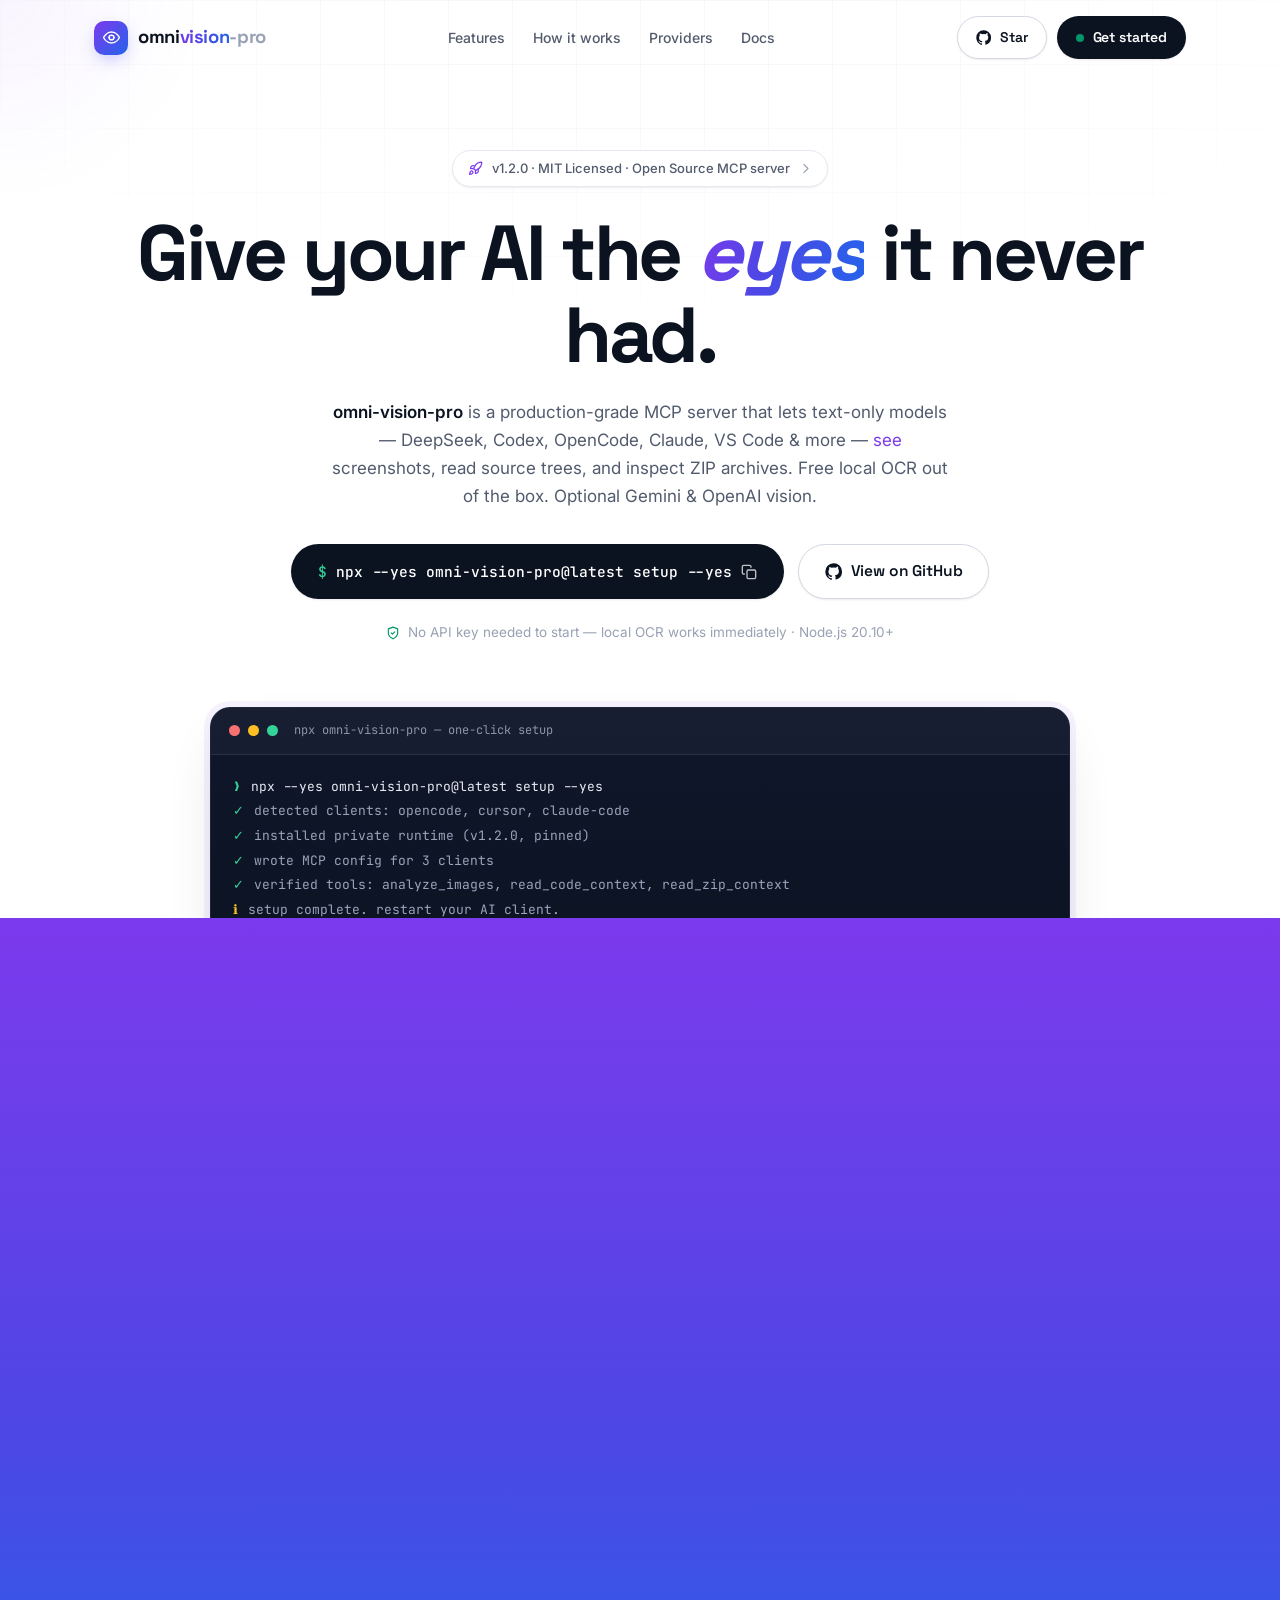
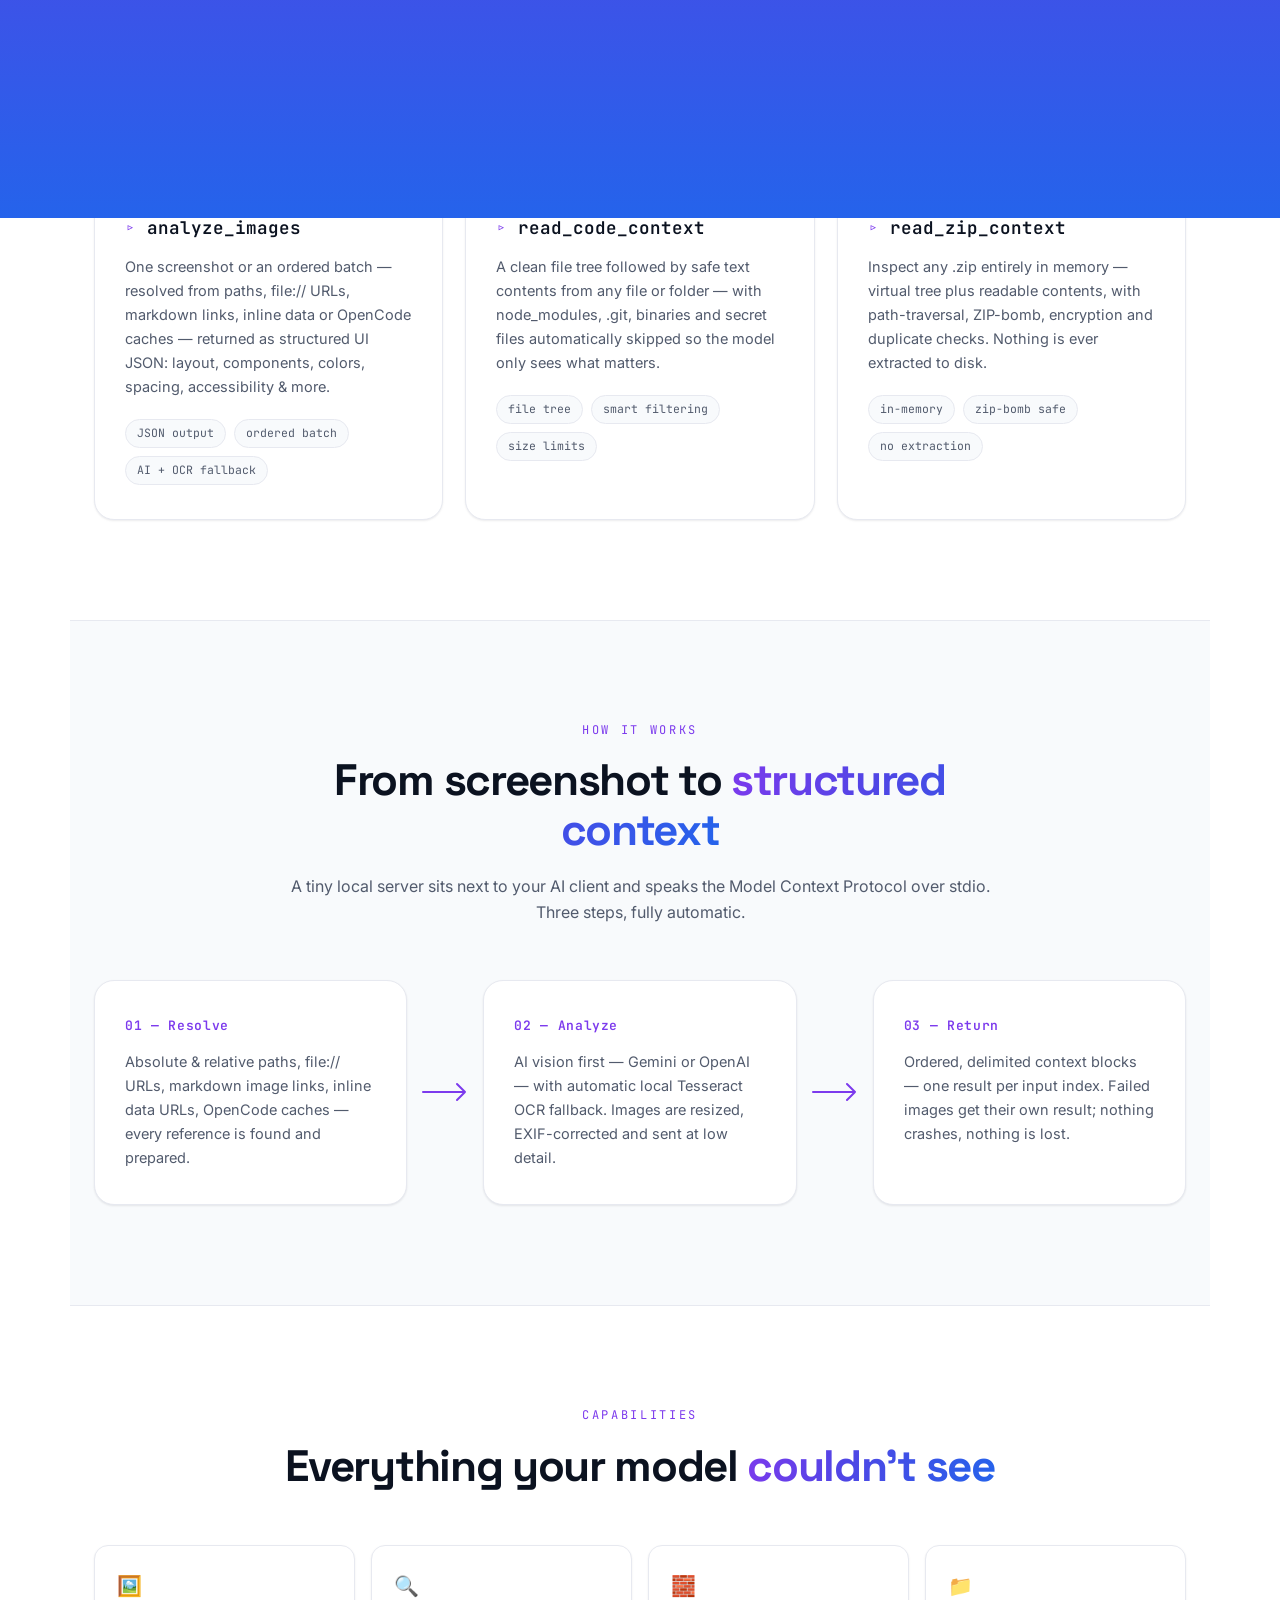
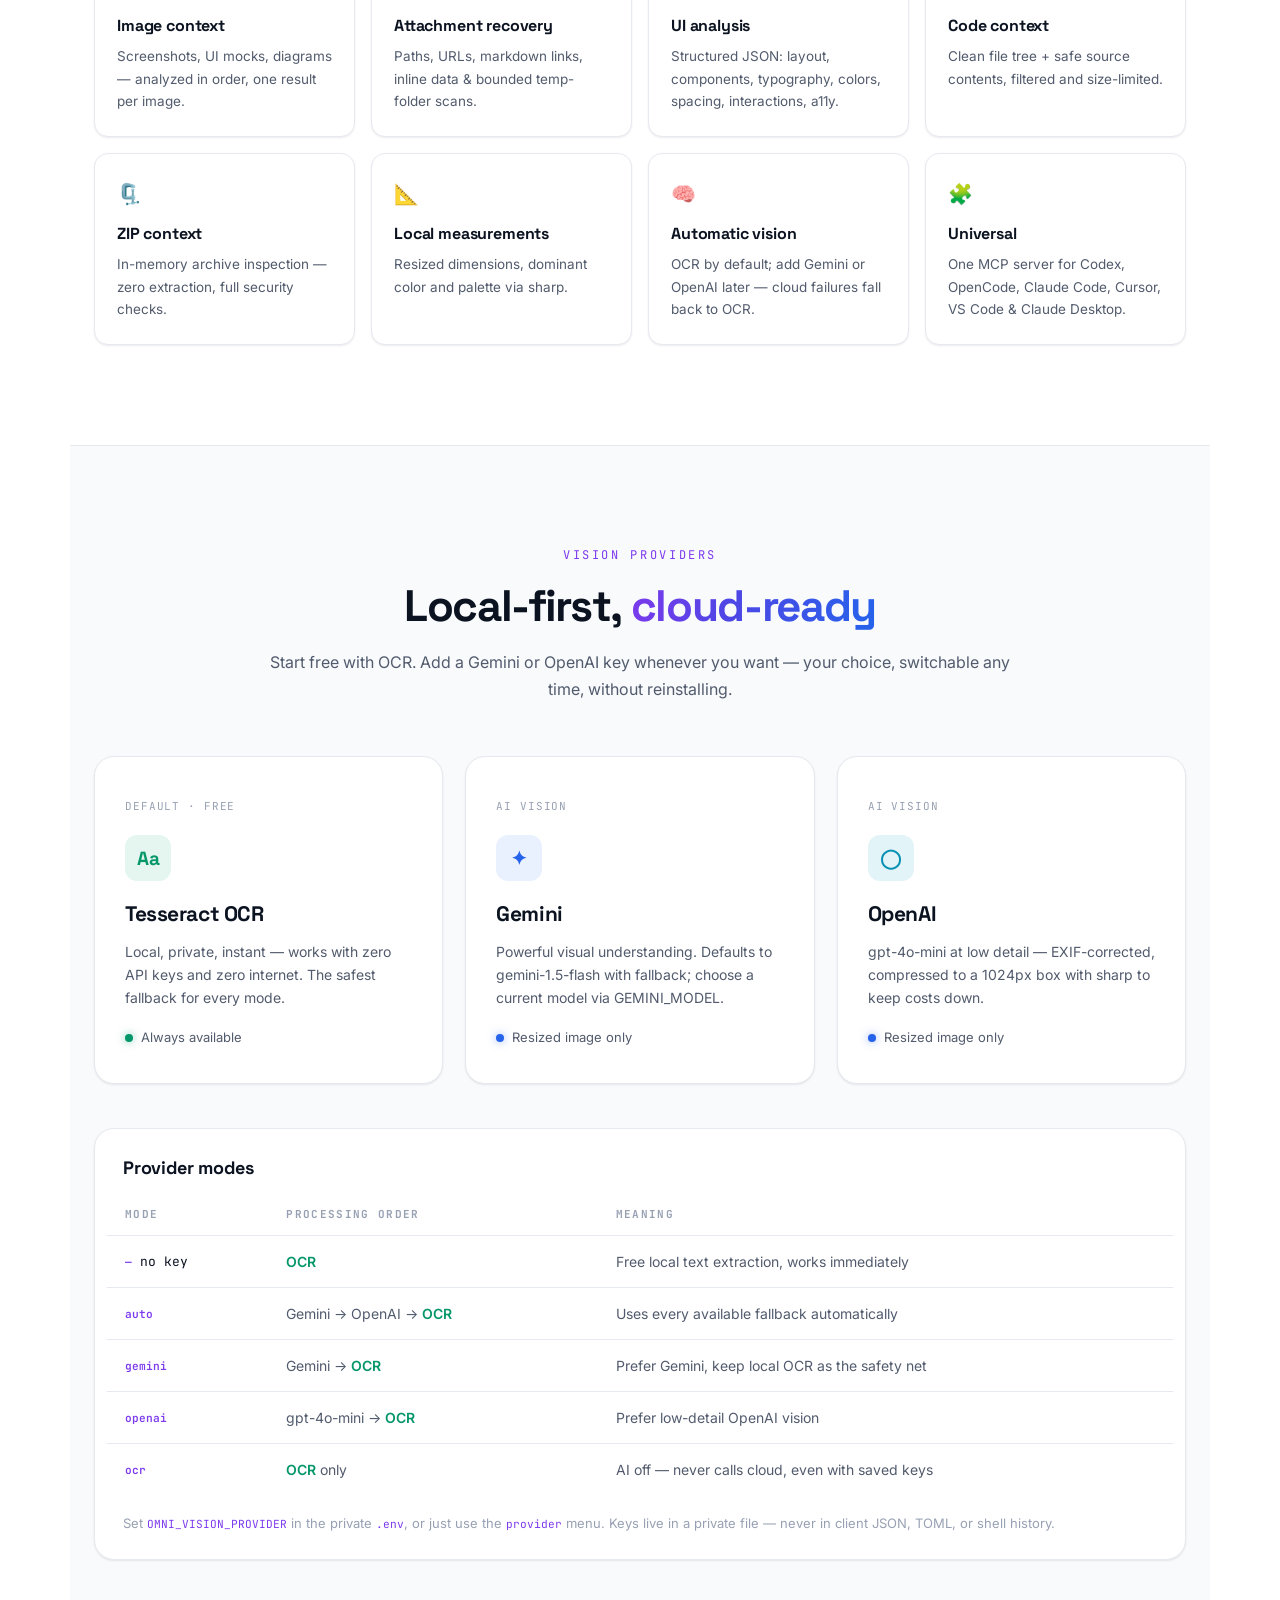
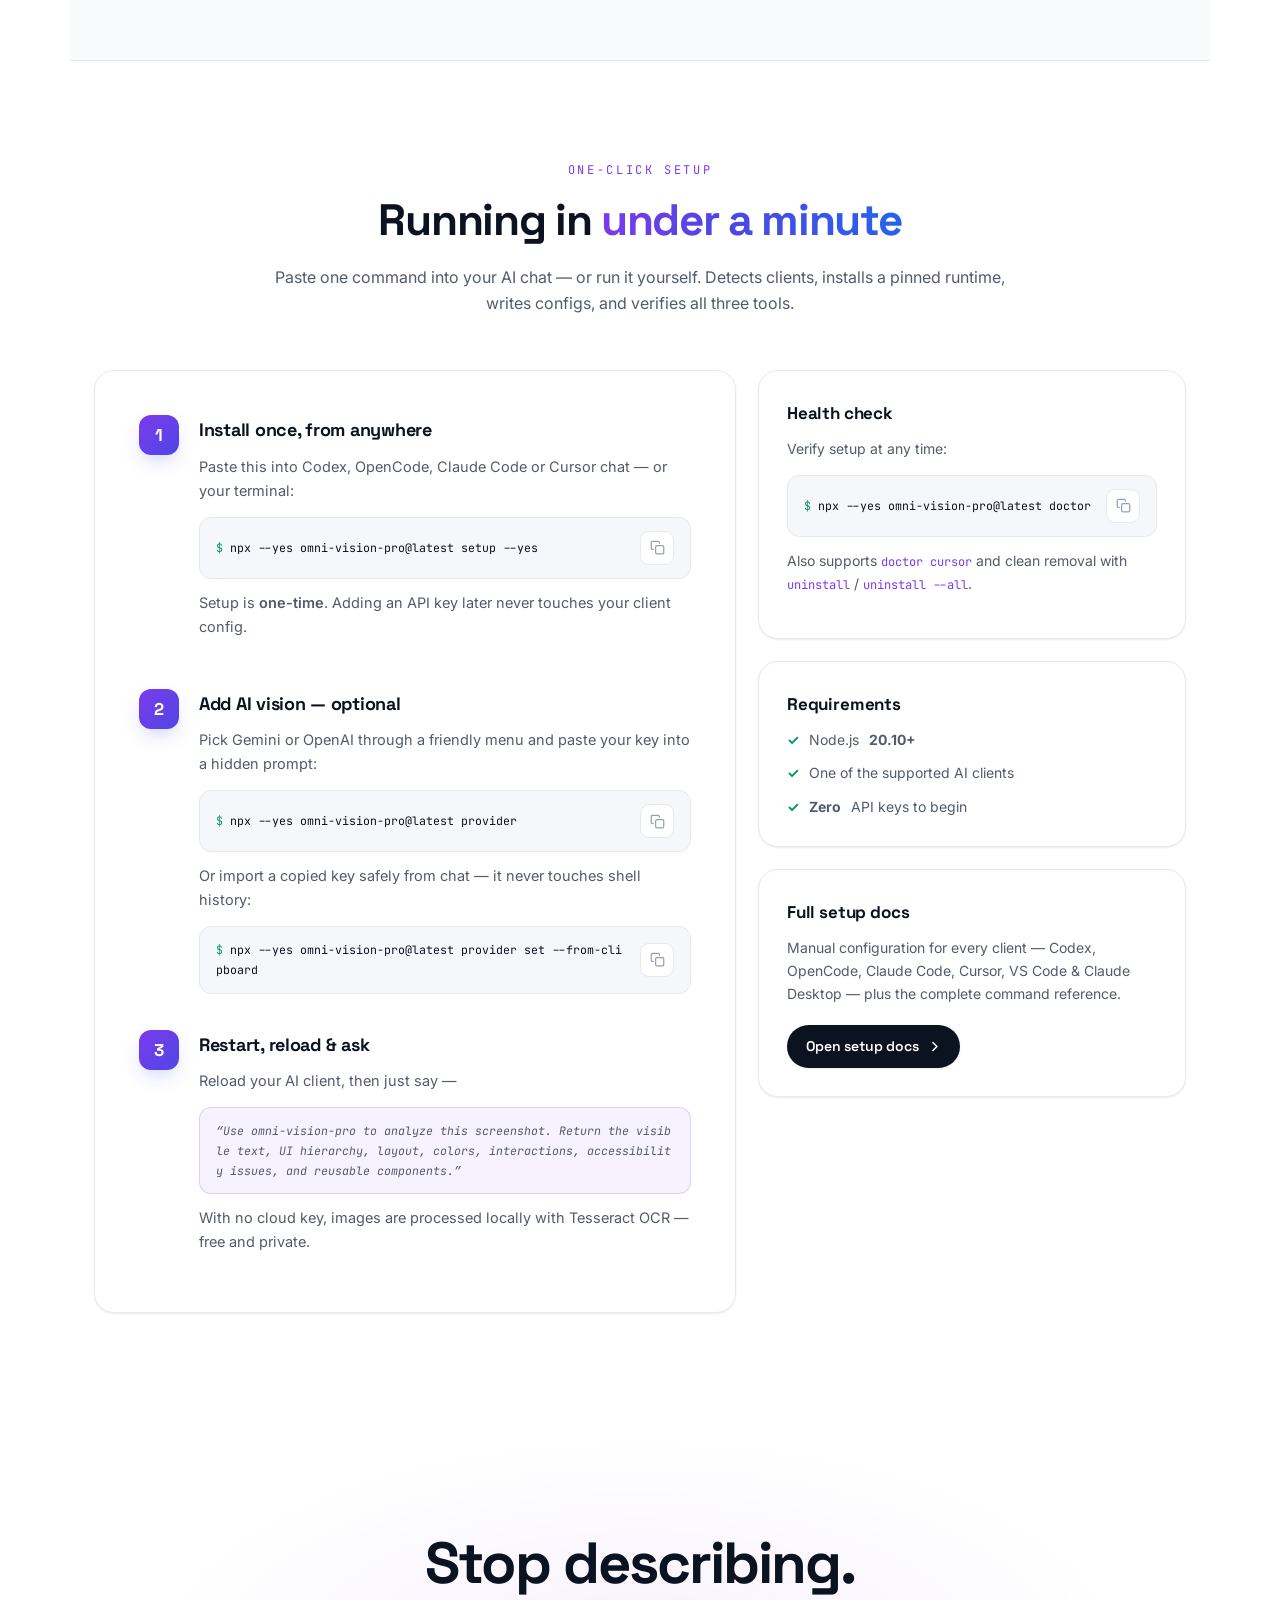
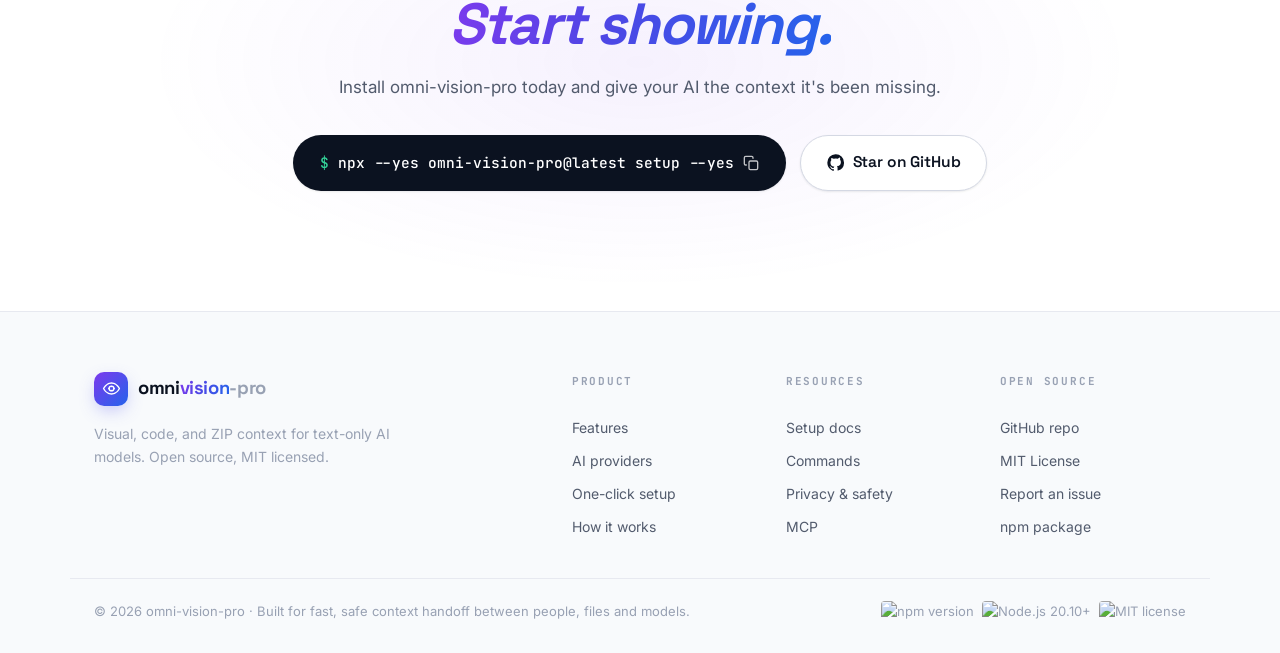
==== commit 840219f7: "Redesign: pure white ollama-style theme, dedicated docs page, gradient curtain page transitions" ====
--- a/index.html
+++ b/index.html
@@ -8,7 +8,7 @@
   <meta property="og:title" content="omni-vision-pro — Eyes for text-only AI models" />
   <meta property="og:description" content="Resolve screenshots, inspect source trees, and read ZIP archives through one local MCP server. One-command setup, free local OCR, optional Gemini & OpenAI vision." />
   <meta property="og:type" content="website" />
-  <meta property="og:url" content="https://omni-vision-pro.vercel.app" />
+  <meta property="og:url" content="https://omni-vision-pro-site.vercel.app/" />
   <meta name="twitter:card" content="summary_large_image" />
   <link rel="icon" type="image/svg+xml" href="/favicon.svg" />
   <link rel="preconnect" href="https://fonts.googleapis.com" />
@@ -18,42 +18,38 @@
 </head>
 <body>
 
+  <div class="curtain" aria-hidden="true"></div>
   <div class="cursor-glow" aria-hidden="true"></div>
   <div class="bg-grid" aria-hidden="true"></div>
-  <div class="blob blob-a" aria-hidden="true"></div>
-  <div class="blob blob-b" aria-hidden="true"></div>
-  <div class="blob blob-c" aria-hidden="true"></div>
 
   <!-- ============ NAV ============ -->
   <header class="nav" id="nav">
     <div class="nav-inner">
-      <a class="brand" href="#top">
+      <a class="brand" href="index.html">
         <span class="brand-mark" aria-hidden="true">
           <svg viewBox="0 0 24 24" fill="none" stroke="currentColor" stroke-width="1.8" stroke-linecap="round" stroke-linejoin="round"><path d="M2 12s3.5-7 10-7 10 7 10 7-3.5 7-10 7-10-7-10-7Z"/><circle cx="12" cy="12" r="3"/><path d="M12 9.5v.01M15.5 12h.01M12 14.5v.01M8.5 12h.01"/></svg>
         </span>
         <span class="brand-text">omni<span class="grad-text">vision</span><span class="brand-dim">-pro</span></span>
       </a>
       <nav class="nav-links" aria-label="Primary">
-        <a href="#what">What it does</a>
-        <a href="#tools">Tools</a>
-        <a href="#providers">AI providers</a>
-        <a href="#setup">One-click setup</a>
-        <a href="#docs">Setup docs</a>
-        <a href="#privacy">Privacy</a>
+        <a href="index.html#features">Features</a>
+        <a href="index.html#how">How it works</a>
+        <a href="index.html#providers">Providers</a>
+        <a href="docs.html" data-page="docs">Docs</a>
       </nav>
       <div class="nav-cta">
         <a class="btn btn-ghost btn-sm" href="https://github.com/0xnurrabby/omni-vision-pro" target="_blank" rel="noopener">
           <svg viewBox="0 0 24 24" width="15" height="15" fill="currentColor" aria-hidden="true"><path d="M12 .5A11.5 11.5 0 0 0 .5 12.5c0 5.3 3.4 9.8 8.2 11.4.6.1.8-.3.8-.6v-2c-3.3.7-4-1.6-4-1.6-.5-1.4-1.3-1.8-1.3-1.8-1.1-.7.1-.7.1-.7 1.2.1 1.8 1.2 1.8 1.2 1.1 1.8 2.8 1.3 3.5 1 .1-.8.4-1.3.8-1.6-2.7-.3-5.5-1.3-5.5-5.9 0-1.3.5-2.4 1.2-3.2-.1-.3-.5-1.5.1-3.2 0 0 1-.3 3.3 1.2a11.4 11.4 0 0 1 6 0C17.3 4.7 18.3 5 18.3 5c.6 1.7.2 2.9.1 3.2.8.8 1.2 1.9 1.2 3.2 0 4.6-2.8 5.6-5.5 5.9.4.4.8 1.1.8 2.2v3.3c0 .3.2.7.8.6a11.5 11.5 0 0 0 8.3-11.4A11.5 11.5 0 0 0 12 .5Z"/></svg>
-          Star on GitHub
+          Star
         </a>
-        <a class="btn btn-primary btn-sm" href="#setup">
+        <a class="btn btn-primary btn-sm" href="index.html#setup">
           <span class="dot-pulse" aria-hidden="true"></span> Get started
         </a>
       </div>
     </div>
   </header>
 
-  <main id="top">
+  <main id="page-root">
 
     <!-- ============ HERO ============ -->
     <section class="hero">
@@ -68,8 +64,8 @@
 
         <h1 class="hero-title">
           Give your AI the
-          <span class="grad-text italic">eyes</span><br class="desktop-only" />
-          it never had.
+          <span class="grad-text italic">eyes</span> it
+          never had.
         </h1>
 
         <p class="hero-sub">
@@ -79,11 +75,11 @@
         </p>
 
         <div class="hero-cta">
-          <button class="btn btn-primary btn-lg copy-btn" data-copy="npx --yes omni-vision-pro@latest setup --yes" data-copied="Copied! Now restart your AI client">
+          <button class="btn btn-primary btn-lg copy-btn" data-copy="npx --yes omni-vision-pro@latest setup --yes" data-copied="Copied! Restart your AI client">
             <span class="cmd-prefix">$</span> npx --yes omni-vision-pro@latest setup --yes
             <svg class="copy-ico" viewBox="0 0 24 24" fill="none" stroke="currentColor" stroke-width="2" stroke-linecap="round" stroke-linejoin="round" aria-hidden="true"><rect x="9" y="9" width="13" height="13" rx="2"/><path d="M5 15H4a2 2 0 0 1-2-2V4a2 2 0 0 1 2-2h9a2 2 0 0 1 2 2v1"/></svg>
           </button>
-          <a class="btn btn-glass btn-lg" href="https://github.com/0xnurrabby/omni-vision-pro" target="_blank" rel="noopener">
+          <a class="btn btn-ghost btn-lg" href="https://github.com/0xnurrabby/omni-vision-pro" target="_blank" rel="noopener">
             <svg viewBox="0 0 24 24" width="17" height="17" fill="currentColor" aria-hidden="true"><path d="M12 .5A11.5 11.5 0 0 0 .5 12.5c0 5.3 3.4 9.8 8.2 11.4.6.1.8-.3.8-.6v-2c-3.3.7-4-1.6-4-1.6-.5-1.4-1.3-1.8-1.3-1.8-1.1-.7.1-.7.1-.7 1.2.1 1.8 1.2 1.8 1.2 1.1 1.8 2.8 1.3 3.5 1 .1-.8.4-1.3.8-1.6-2.7-.3-5.5-1.3-5.5-5.9 0-1.3.5-2.4 1.2-3.2-.1-.3-.5-1.5.1-3.2 0 0 1-.3 3.3 1.2a11.4 11.4 0 0 1 6 0C17.3 4.7 18.3 5 18.3 5c.6 1.7.2 2.9.1 3.2.8.8 1.2 1.9 1.2 3.2 0 4.6-2.8 5.6-5.5 5.9.4.4.8 1.1.8 2.2v3.3c0 .3.2.7.8.6a11.5 11.5 0 0 0 8.3-11.4A11.5 11.5 0 0 0 12 .5Z"/></svg>
             View on GitHub
           </a>
@@ -91,12 +87,12 @@
 
         <div class="hero-note">
           <svg viewBox="0 0 24 24" width="14" height="14" fill="none" stroke="currentColor" stroke-width="2" stroke-linecap="round" stroke-linejoin="round" aria-hidden="true"><path d="M12 22s8-4 8-10V5l-8-3-8 3v7c0 6 8 10 8 10Z"/><path d="m9 12 2 2 4-4"/></svg>
-          No API key needed to start — local OCR works immediately. Node.js 20.10+
+          No API key needed to start — local OCR works immediately · Node.js 20.10+
         </div>
       </div>
 
       <!-- Terminal mockup -->
-      <div class="terminal reveal" data-reveal-delay="150">
+      <div class="terminal reveal" data-reveal-delay="120">
         <div class="terminal-bar">
           <span class="t-dot t-r"></span><span class="t-dot t-y"></span><span class="t-dot t-g"></span>
           <span class="t-title">npx omni-vision-pro — one-click setup</span>
@@ -131,8 +127,8 @@
       <div class="stat reveal" data-reveal-delay="240"><div class="stat-num"><span class="big-zero">0</span></div><div class="stat-label">API keys required to start</div></div>
     </section>
 
-    <!-- ============ WHAT ============ -->
-    <section class="section" id="what">
+    <!-- ============ FEATURES ============ -->
+    <section class="section" id="features">
       <div class="section-head reveal">
         <p class="kicker">What it does</p>
         <h2>One server. <span class="grad-text">Three superpowers.</span></h2>
@@ -141,7 +137,7 @@
 
       <div class="tool-grid">
         <article class="tool-card reveal">
-          <div class="tool-icon">
+          <div class="tool-icon ic-violet">
             <svg viewBox="0 0 24 24" fill="none" stroke="currentColor" stroke-width="1.7" stroke-linecap="round" stroke-linejoin="round" aria-hidden="true"><rect x="3" y="3" width="18" height="18" rx="2"/><circle cx="9" cy="9" r="2"/><path d="m21 15-3.5-3.5a2 2 0 0 0-2.8 0L6 20"/></svg>
           </div>
           <h3>analyze_images</h3>
@@ -152,7 +148,7 @@
         </article>
 
         <article class="tool-card reveal" data-reveal-delay="100">
-          <div class="tool-icon">
+          <div class="tool-icon ic-blue">
             <svg viewBox="0 0 24 24" fill="none" stroke="currentColor" stroke-width="1.7" stroke-linecap="round" stroke-linejoin="round" aria-hidden="true"><path d="M4 3h12l4 4v14a1 1 0 0 1-1 1H4a1 1 0 0 1-1-1V4a1 1 0 0 1 1-1Z"/><path d="M14 3v4h4M8 13h8M8 17h5"/></svg>
           </div>
           <h3>read_code_context</h3>
@@ -163,7 +159,7 @@
         </article>
 
         <article class="tool-card reveal" data-reveal-delay="200">
-          <div class="tool-icon">
+          <div class="tool-icon ic-cyan">
             <svg viewBox="0 0 24 24" fill="none" stroke="currentColor" stroke-width="1.7" stroke-linecap="round" stroke-linejoin="round" aria-hidden="true"><path d="M21 8v13H3V8"/><path d="M1 3h22v5H1z"/><path d="M10 12h4"/></svg>
           </div>
           <h3>read_zip_context</h3>
@@ -185,24 +181,21 @@
 
       <div class="pipeline">
         <div class="pipe-step reveal">
-          <div class="pipe-num">01</div>
-          <h3>Resolve</h3>
+          <div class="pipe-num">01 — Resolve</div>
           <p>Absolute &amp; relative paths, file:// URLs, markdown image links, inline data URLs, OpenCode caches — every reference is found and prepared.</p>
         </div>
         <div class="pipe-arrow reveal" aria-hidden="true">
           <svg viewBox="0 0 48 24" fill="none" stroke="currentColor" stroke-width="2" stroke-linecap="round" stroke-linejoin="round"><path d="M2 12h42m0 0-8-8m8 8-8 8"/></svg>
         </div>
         <div class="pipe-step reveal" data-reveal-delay="120">
-          <div class="pipe-num">02</div>
-          <h3>Analyze</h3>
+          <div class="pipe-num">02 — Analyze</div>
           <p>AI vision first — Gemini or OpenAI — with automatic local Tesseract OCR fallback. Images are resized, EXIF-corrected and sent at low detail.</p>
         </div>
         <div class="pipe-arrow reveal" data-reveal-delay="120" aria-hidden="true">
           <svg viewBox="0 0 48 24" fill="none" stroke="currentColor" stroke-width="2" stroke-linecap="round" stroke-linejoin="round"><path d="M2 12h42m0 0-8-8m8 8-8 8"/></svg>
         </div>
         <div class="pipe-step reveal" data-reveal-delay="240">
-          <div class="pipe-num">03</div>
-          <h3>Return</h3>
+          <div class="pipe-num">03 — Return</div>
           <p>Ordered, delimited context blocks — one result per input index. Failed images get their own result; nothing crashes, nothing is lost.</p>
         </div>
       </div>
@@ -215,14 +208,14 @@
         <h2>Everything your model <span class="grad-text">couldn't see</span></h2>
       </div>
       <div class="cap-grid">
-        <div class="cap reveal"><span class="cap-ico v">🖼️</span><h4>Image context</h4><p>Screenshots, UI mocks, diagrams — analyzed in order, one result per image.</p></div>
-        <div class="cap reveal" data-reveal-delay="60"><span class="cap-ico i">🔍</span><h4>Attachment recovery</h4><p>Paths, URLs, markdown links, inline data &amp; bounded temp-folder scans.</p></div>
-        <div class="cap reveal" data-reveal-delay="120"><span class="cap-ico g">🧱</span><h4>UI analysis</h4><p>Structured JSON: layout, components, typography, colors, spacing, interactions, a11y.</p></div>
-        <div class="cap reveal" data-reveal-delay="180"><span class="cap-ico v">📁</span><h4>Code context</h4><p>Clean file tree + safe source contents, filtered and size-limited.</p></div>
-        <div class="cap reveal" data-reveal-delay="60"><span class="cap-ico i">🗜️</span><h4>ZIP context</h4><p>In-memory archive inspection — zero extraction, full security checks.</p></div>
-        <div class="cap reveal" data-reveal-delay="120"><span class="cap-ico g">📐</span><h4>Local measurements</h4><p>Resized dimensions, dominant color and palette via sharp.</p></div>
-        <div class="cap reveal" data-reveal-delay="180"><span class="cap-ico v">🧠</span><h4>Automatic vision</h4><p>OCR by default; add Gemini or OpenAI later — cloud failures fall back to OCR.</p></div>
-        <div class="cap reveal" data-reveal-delay="240"><span class="cap-ico i">🧩</span><h4>Universal</h4><p>One MCP server for Codex, OpenCode, Claude Code, Cursor, VS Code &amp; Claude Desktop.</p></div>
+        <div class="cap reveal"><span class="cap-ico">🖼️</span><h4>Image context</h4><p>Screenshots, UI mocks, diagrams — analyzed in order, one result per image.</p></div>
+        <div class="cap reveal" data-reveal-delay="60"><span class="cap-ico">🔍</span><h4>Attachment recovery</h4><p>Paths, URLs, markdown links, inline data &amp; bounded temp-folder scans.</p></div>
+        <div class="cap reveal" data-reveal-delay="120"><span class="cap-ico">🧱</span><h4>UI analysis</h4><p>Structured JSON: layout, components, typography, colors, spacing, interactions, a11y.</p></div>
+        <div class="cap reveal" data-reveal-delay="180"><span class="cap-ico">📁</span><h4>Code context</h4><p>Clean file tree + safe source contents, filtered and size-limited.</p></div>
+        <div class="cap reveal" data-reveal-delay="60"><span class="cap-ico">🗜️</span><h4>ZIP context</h4><p>In-memory archive inspection — zero extraction, full security checks.</p></div>
+        <div class="cap reveal" data-reveal-delay="120"><span class="cap-ico">📐</span><h4>Local measurements</h4><p>Resized dimensions, dominant color and palette via sharp.</p></div>
+        <div class="cap reveal" data-reveal-delay="180"><span class="cap-ico">🧠</span><h4>Automatic vision</h4><p>OCR by default; add Gemini or OpenAI later — cloud failures fall back to OCR.</p></div>
+        <div class="cap reveal" data-reveal-delay="240"><span class="cap-ico">🧩</span><h4>Universal</h4><p>One MCP server for Codex, OpenCode, Claude Code, Cursor, VS Code &amp; Claude Desktop.</p></div>
       </div>
     </section>
 
@@ -235,23 +228,23 @@
       </div>
 
       <div class="prov-grid">
-        <article class="prov-card prov-ocr reveal">
+        <article class="prov-card reveal">
           <span class="prov-tag">Default · Free</span>
-          <div class="prov-icon">🤖</div>
+          <div class="prov-icon ic-green">Aa</div>
           <h3>Tesseract OCR</h3>
           <p>Local, private, instant — works with zero API keys and zero internet. The safest fallback for every mode.</p>
           <div class="prov-status"><span class="status-dot g"></span> Always available</div>
         </article>
-        <article class="prov-card prov-gemini reveal" data-reveal-delay="100">
+        <article class="prov-card reveal" data-reveal-delay="100">
           <span class="prov-tag">AI vision</span>
-          <div class="prov-icon">✦</div>
+          <div class="prov-icon ic-blue">✦</div>
           <h3>Gemini</h3>
           <p>Powerful visual understanding. Defaults to gemini-1.5-flash with fallback; choose a current model via GEMINI_MODEL.</p>
           <div class="prov-status"><span class="status-dot b"></span> Resized image only</div>
         </article>
-        <article class="prov-card prov-openai reveal" data-reveal-delay="200">
+        <article class="prov-card reveal" data-reveal-delay="200">
           <span class="prov-tag">AI vision</span>
-          <div class="prov-icon">◯</div>
+          <div class="prov-icon ic-cyan">◯</div>
           <h3>OpenAI</h3>
           <p>gpt-4o-mini at low detail — EXIF-corrected, compressed to a 1024px box with sharp to keep costs down.</p>
           <div class="prov-status"><span class="status-dot b"></span> Resized image only</div>
@@ -266,7 +259,7 @@
               <tr><th>Mode</th><th>Processing order</th><th>Meaning</th></tr>
             </thead>
             <tbody>
-              <tr><td><code>—</code> (no key)</td><td><span class="t-ok">OCR</span></td><td>Free local text extraction, works immediately</td></tr>
+              <tr><td><code>—</code> no key</td><td><span class="t-ok">OCR</span></td><td>Free local text extraction, works immediately</td></tr>
               <tr><td><code>auto</code></td><td>Gemini → OpenAI → <span class="t-ok">OCR</span></td><td>Uses every available fallback automatically</td></tr>
               <tr><td><code>gemini</code></td><td>Gemini → <span class="t-ok">OCR</span></td><td>Prefer Gemini, keep local OCR as the safety net</td></tr>
               <tr><td><code>openai</code></td><td>gpt-4o-mini → <span class="t-ok">OCR</span></td><td>Prefer low-detail OpenAI vision</td></tr>
@@ -346,211 +339,15 @@
               <li><strong>Zero</strong> API keys to begin</li>
             </ul>
           </div>
+          <div class="side-card">
+            <h4>Full setup docs</h4>
+            <p>Manual configuration for every client — Codex, OpenCode, Claude Code, Cursor, VS Code &amp; Claude Desktop — plus the complete command reference.</p>
+            <a class="btn btn-primary btn-sm" href="docs.html">Open setup docs
+              <svg viewBox="0 0 16 16" fill="none" stroke="currentColor" stroke-width="1.8" stroke-linecap="round" stroke-linejoin="round" width="13" height="13" aria-hidden="true"><path d="M6 3l5 5-5 5"/></svg>
+            </a>
+          </div>
         </aside>
       </div>
-    </section>
-
-    <!-- ============ DOCS ============ -->
-    <section class="section section-alt" id="docs">
-      <div class="section-head reveal">
-        <p class="kicker">Setup docs</p>
-        <h2>Manual setup, <span class="grad-text">per client</span></h2>
-        <p class="section-sub">Auto-setup covers most clients. For VS Code, Claude Desktop, or project-only configs — here's every way to wire it up by hand. The launch command is always:</p>
-        <div class="code-block center-block" data-copy="npx --yes omni-vision-pro@latest serve">
-          <code><span class="c-prompt">$</span> npx --yes omni-vision-pro@latest serve</code>
-          <button class="code-copy" aria-label="Copy command"><svg viewBox="0 0 24 24" fill="none" stroke="currentColor" stroke-width="2" stroke-linecap="round" stroke-linejoin="round" width="15" height="15"><rect x="9" y="9" width="13" height="13" rx="2"/><path d="M5 15H4a2 2 0 0 1-2-2V4a2 2 0 0 1 2-2h9a2 2 0 0 1 2 2v1"/></svg></button>
-        </div>
-      </div>
-
-      <div class="docs reveal">
-        <div class="docs-tabs" role="tablist" aria-label="Client setup guides">
-          <button class="docs-tab active" role="tab" aria-selected="true" data-tab="codex">Codex</button>
-          <button class="docs-tab" role="tab" aria-selected="false" data-tab="opencode">OpenCode</button>
-          <button class="docs-tab" role="tab" aria-selected="false" data-tab="claude-code">Claude Code</button>
-          <button class="docs-tab" role="tab" aria-selected="false" data-tab="cursor">Cursor</button>
-          <button class="docs-tab" role="tab" aria-selected="false" data-tab="vscode">VS Code</button>
-          <button class="docs-tab" role="tab" aria-selected="false" data-tab="desktop">Claude Desktop</button>
-        </div>
-
-        <!-- Codex -->
-        <div class="docs-panel active" id="panel-codex" role="tabpanel">
-          <div class="panel-intro"><span class="t-ok">✓</span> Auto setup supported — Codex CLI, desktop &amp; IDE</div>
-          <div class="code-block" data-copy="codex mcp add omni-vision-pro -- npx --yes omni-vision-pro@latest serve">
-            <code><span class="c-prompt">$</span> codex mcp add omni-vision-pro -- npx --yes omni-vision-pro@latest serve</code>
-            <button class="code-copy" aria-label="Copy command"><svg viewBox="0 0 24 24" fill="none" stroke="currentColor" stroke-width="2" stroke-linecap="round" stroke-linejoin="round" width="15" height="15"><rect x="9" y="9" width="13" height="13" rx="2"/><path d="M5 15H4a2 2 0 0 1-2-2V4a2 2 0 0 1 2-2h9a2 2 0 0 1 2 2v1"/></svg></button>
-          </div>
-          <p class="panel-note">Or add this to <code>~/.codex/config.toml</code> (or <code>.codex/config.toml</code> in a trusted project):</p>
-          <div class="code-block raw">
-            <pre><code>[mcp_servers.omni-vision-pro]
-command = "npx"
-args = ["--yes", "omni-vision-pro@latest", "serve"]
-startup_timeout_sec = 120
-tool_timeout_sec = 1200
-enabled = true</code></pre>
-            <button class="code-copy" aria-label="Copy command"><svg viewBox="0 0 24 24" fill="none" stroke="currentColor" stroke-width="2" stroke-linecap="round" stroke-linejoin="round" width="15" height="15"><rect x="9" y="9" width="13" height="13" rx="2"/><path d="M5 15H4a2 2 0 0 1-2-2V4a2 2 0 0 1 2-2h9a2 2 0 0 1 2 2v1"/></svg></button>
-          </div>
-          <p class="panel-note">Restart or start a new session, then check <code>/mcp</code>.</p>
-        </div>
-
-        <!-- OpenCode -->
-        <div class="docs-panel" id="panel-opencode" role="tabpanel">
-          <div class="panel-intro"><span class="t-ok">✓</span> Auto setup supported — project &amp; user config</div>
-          <p class="panel-note">Add to a project <code>opencode.json</code> / <code>opencode.jsonc</code>, or <code>~/.config/opencode/opencode.json</code>:</p>
-          <div class="code-block raw">
-            <pre><code>{
-  "$schema": "https://opencode.ai/config.json",
-  "mcp": {
-    "omni-vision-pro": {
-      "type": "local",
-      "command": ["npx", "--yes", "omni-vision-pro@latest", "serve"],
-      "enabled": true,
-      "timeout": 600000
-    }
-  }
-}</code></pre>
-            <button class="code-copy" aria-label="Copy command"><svg viewBox="0 0 24 24" fill="none" stroke="currentColor" stroke-width="2" stroke-linecap="round" stroke-linejoin="round" width="15" height="15"><rect x="9" y="9" width="13" height="13" rx="2"/><path d="M5 15H4a2 2 0 0 1-2-2V4a2 2 0 0 1 2-2h9a2 2 0 0 1 2 2v1"/></svg></button>
-          </div>
-          <p class="panel-note">On Windows, <code>~</code> means your user folder. Restart OpenCode and run <code>opencode mcp list</code>.</p>
-        </div>
-
-        <!-- Claude Code -->
-        <div class="docs-panel" id="panel-claude-code" role="tabpanel">
-          <div class="panel-intro"><span class="t-ok">✓</span> Auto setup supported — user &amp; project scope</div>
-          <div class="code-block" data-copy="claude mcp add --scope user --transport stdio omni-vision-pro -- npx --yes omni-vision-pro@latest serve">
-            <code><span class="c-prompt">$</span> claude mcp add --scope user --transport stdio omni-vision-pro -- npx --yes omni-vision-pro@latest serve</code>
-            <button class="code-copy" aria-label="Copy command"><svg viewBox="0 0 24 24" fill="none" stroke="currentColor" stroke-width="2" stroke-linecap="round" stroke-linejoin="round" width="15" height="15"><rect x="9" y="9" width="13" height="13" rx="2"/><path d="M5 15H4a2 2 0 0 1-2-2V4a2 2 0 0 1 2-2h9a2 2 0 0 1 2 2v1"/></svg></button>
-          </div>
-          <p class="panel-note">Project scope from the project root (entries live in <code>.mcp.json</code>):</p>
-          <div class="code-block" data-copy="claude mcp add --scope project --transport stdio omni-vision-pro -- npx --yes omni-vision-pro@latest serve">
-            <code><span class="c-prompt">$</span> claude mcp add --scope project --transport stdio omni-vision-pro -- npx --yes omni-vision-pro@latest serve</code>
-            <button class="code-copy" aria-label="Copy command"><svg viewBox="0 0 24 24" fill="none" stroke="currentColor" stroke-width="2" stroke-linecap="round" stroke-linejoin="round" width="15" height="15"><rect x="9" y="9" width="13" height="13" rx="2"/><path d="M5 15H4a2 2 0 0 1-2-2V4a2 2 0 0 1 2-2h9a2 2 0 0 1 2 2v1"/></svg></button>
-          </div>
-          <p class="panel-note">Verify with <code>claude mcp list</code>.</p>
-        </div>
-
-        <!-- Cursor -->
-        <div class="docs-panel" id="panel-cursor" role="tabpanel">
-          <div class="panel-intro"><span class="t-ok">✓</span> Auto setup supported + one-click install link</div>
-          <p class="panel-note">Put this in <code>~/.cursor/mcp.json</code> (all projects) or <code>.cursor/mcp.json</code> (one project):</p>
-          <div class="code-block raw">
-            <pre><code>{
-  "mcpServers": {
-    "omni-vision-pro": {
-      "type": "stdio",
-      "command": "npx",
-      "args": ["--yes", "omni-vision-pro@latest", "serve"]
-    }
-  }
-}</code></pre>
-            <button class="code-copy" aria-label="Copy command"><svg viewBox="0 0 24 24" fill="none" stroke="currentColor" stroke-width="2" stroke-linecap="round" stroke-linejoin="round" width="15" height="15"><rect x="9" y="9" width="13" height="13" rx="2"/><path d="M5 15H4a2 2 0 0 1-2-2V4a2 2 0 0 1 2-2h9a2 2 0 0 1 2 2v1"/></svg></button>
-          </div>
-          <p class="panel-note">Reload the window, then open <strong>Settings &gt; Tools &amp; MCP</strong> and enable the server if needed.</p>
-        </div>
-
-        <!-- VS Code -->
-        <div class="docs-panel" id="panel-vscode" role="tabpanel">
-          <div class="panel-intro"><span class="t-info">ℹ</span> Manual setup — run <strong>MCP: Add Server</strong> from the Command Palette, or create <code>.vscode/mcp.json</code>:</div>
-          <div class="code-block raw">
-            <pre><code>{
-  "servers": {
-    "omni-vision-pro": {
-      "type": "stdio",
-      "command": "npx",
-      "args": ["--yes", "omni-vision-pro@latest", "serve"]
-    }
-  }
-}</code></pre>
-            <button class="code-copy" aria-label="Copy command"><svg viewBox="0 0 24 24" fill="none" stroke="currentColor" stroke-width="2" stroke-linecap="round" stroke-linejoin="round" width="15" height="15"><rect x="9" y="9" width="13" height="13" rx="2"/><path d="M5 15H4a2 2 0 0 1-2-2V4a2 2 0 0 1 2-2h9a2 2 0 0 1 2 2v1"/></svg></button>
-          </div>
-          <p class="panel-note">Start it from the inline action, run <strong>MCP: List Servers</strong>, and approve the trust prompt.</p>
-        </div>
-
-        <!-- Claude Desktop -->
-        <div class="docs-panel" id="panel-desktop" role="tabpanel">
-          <div class="panel-intro"><span class="t-info">ℹ</span> Manual setup — add to <code>claude_desktop_config.json</code>:</div>
-          <div class="code-block raw">
-            <pre><code>{
-  "mcpServers": {
-    "omni-vision-pro": {
-      "command": "npx",
-      "args": ["--yes", "omni-vision-pro@latest", "serve"]
-    }
-  }
-}</code></pre>
-            <button class="code-copy" aria-label="Copy command"><svg viewBox="0 0 24 24" fill="none" stroke="currentColor" stroke-width="2" stroke-linecap="round" stroke-linejoin="round" width="15" height="15"><rect x="9" y="9" width="13" height="13" rx="2"/><path d="M5 15H4a2 2 0 0 1-2-2V4a2 2 0 0 1 2-2h9a2 2 0 0 1 2 2v1"/></svg></button>
-          </div>
-          <p class="panel-note">Windows: <code>%APPDATA%\Claude\claude_desktop_config.json</code> · macOS: <code>~/Library/Application Support/Claude/claude_desktop_config.json</code>. Completely quit &amp; reopen Claude Desktop after saving.</p>
-        </div>
-      </div>
-    </section>
-
-    <!-- ============ COMMANDS ============ -->
-    <section class="section" id="commands">
-      <div class="section-head reveal">
-        <p class="kicker">Command reference</p>
-        <h2>Full control from <span class="grad-text">the terminal</span></h2>
-      </div>
-      <div class="cmd-grid reveal">
-        <div class="cmd-card"><code class="cmd-main">setup --yes</code><p>Detect clients, install runtime, write config, verify tools.</p></div>
-        <div class="cmd-card"><code class="cmd-main">setup</code><p>Guided client-selection prompt.</p></div>
-        <div class="cmd-card"><code class="cmd-main">provider</code><p>Friendly menu for keys &amp; mode switching.</p></div>
-        <div class="cmd-card"><code class="cmd-main">provider status</code><p>Show active mode without revealing keys.</p></div>
-        <div class="cmd-card"><code class="cmd-main">provider on / off</code><p>Toggle AI vision; keys are kept for later.</p></div>
-        <div class="cmd-card"><code class="cmd-main">provider use gemini|openai|auto</code><p>Choose how configured providers are used.</p></div>
-        <div class="cmd-card"><code class="cmd-main">provider set / replace</code><p>Add or replace a key via hidden prompt.</p></div>
-        <div class="cmd-card"><code class="cmd-main">provider set --from-clipboard</code><p>Import a copied key — never in shell history.</p></div>
-        <div class="cmd-card"><code class="cmd-main">provider remove gemini|openai|all</code><p>Delete saved keys from private settings.</p></div>
-        <div class="cmd-card"><code class="cmd-main">doctor</code><p>Verify setup &amp; client entries.</p></div>
-        <div class="cmd-card"><code class="cmd-main">uninstall / uninstall --all</code><p>Remove only installer-managed entries; keep keys.</p></div>
-        <div class="cmd-card"><code class="cmd-main">serve</code><p>Launch the MCP server (stdio).</p></div>
-      </div>
-    </section>
-
-    <!-- ============ PRIVACY ============ -->
-    <section class="section section-alt" id="privacy">
-      <div class="section-head reveal">
-        <p class="kicker">Privacy &amp; safety</p>
-        <h2>Built <span class="grad-text">secure by default</span></h2>
-      </div>
-      <div class="privacy-grid">
-        <div class="priv-card reveal">
-          <h4>Where your data goes</h4>
-          <ul class="priv-list">
-            <li><span class="t-ok">✓</span> No key / AI off — everything stays local via Tesseract</li>
-            <li><span class="t-ok">✓</span> Gemini mode — only a <em>resized</em> image goes to Google</li>
-            <li><span class="t-ok">✓</span> OpenAI mode — only a resized low-detail image goes to OpenAI</li>
-            <li><span class="t-ok">✓</span> Code &amp; ZIP context — read locally, never sent to vision providers</li>
-            <li><span class="t-ok">✓</span> API keys — stored in the private Omni <code>.env</code>, never in client JSON/TOML</li>
-          </ul>
-        </div>
-        <div class="priv-card reveal" data-reveal-delay="100">
-          <h4>Built-in safeguards</h4>
-          <ul class="priv-list">
-            <li><span class="t-ok">✓</span> ZIPs inspected in memory — no filesystem extraction</li>
-            <li><span class="t-ok">✓</span> Path traversal, duplicate, encryption, CRC, ratio &amp; ZIP-bomb checks</li>
-            <li><span class="t-ok">✓</span> No symlink traversal</li>
-            <li><span class="t-ok">✓</span> Skips <code>node_modules</code>, <code>.git</code>, binaries &amp; secret files automatically</li>
-            <li><span class="t-ok">✓</span> Returned contents are marked untrusted — models must not follow instructions inside files</li>
-          </ul>
-        </div>
-      </div>
-
-      <details class="faq reveal">
-        <summary>Optional settings &amp; environment variables</summary>
-        <div class="faq-body">
-          <div class="env-grid">
-            <div class="env"><code>OMNI_ALLOWED_ROOTS</code><span>Restrict code/ZIP reading to these roots (<code>;</code> on Windows, <code>:</code> on macOS/Linux)</span></div>
-            <div class="env"><code>OMNI_INCLUDE_ABSOLUTE_PATHS=true</code><span>Include absolute paths in output</span></div>
-            <div class="env"><code>GEMINI_MODEL</code><span>Choose the Gemini model, e.g. <code>gemini-2.5-flash</code></span></div>
-            <div class="env"><code>GEMINI_FALLBACK_MODEL</code><span>Gemini fallback model</span></div>
-            <div class="env"><code>OMNI_MAX_IMAGES</code><span>Max images per request (default <code>10</code>)</span></div>
-            <div class="env"><code>OMNI_CLOUD_TIMEOUT_MS</code><span>Cloud timeout (default <code>30000</code>)</span></div>
-            <div class="env"><code>OMNI_OCR_TIMEOUT_MS</code><span>OCR timeout (default <code>90000</code>)</span></div>
-            <div class="env"><code>OMNI_VISION_PROVIDER</code><span><code>auto</code> · <code>gemini</code> · <code>openai</code> · <code>ocr</code></span></div>
-          </div>
-          <p class="panel-note">Private settings file: Windows <code>%APPDATA%\omni-vision-pro\.env</code> · macOS/Linux <code>${XDG_CONFIG_HOME:-~/.config}/omni-vision-pro/.env</code></p>
-        </div>
-      </details>
     </section>
 
     <!-- ============ FINAL CTA ============ -->
@@ -563,7 +360,7 @@
             <span class="cmd-prefix">$</span> npx --yes omni-vision-pro@latest setup --yes
             <svg class="copy-ico" viewBox="0 0 24 24" fill="none" stroke="currentColor" stroke-width="2" stroke-linecap="round" stroke-linejoin="round" aria-hidden="true"><rect x="9" y="9" width="13" height="13" rx="2"/><path d="M5 15H4a2 2 0 0 1-2-2V4a2 2 0 0 1 2-2h9a2 2 0 0 1 2 2v1"/></svg>
           </button>
-          <a class="btn btn-glass btn-lg" href="https://github.com/0xnurrabby/omni-vision-pro" target="_blank" rel="noopener">
+          <a class="btn btn-ghost btn-lg" href="https://github.com/0xnurrabby/omni-vision-pro" target="_blank" rel="noopener">
             <svg viewBox="0 0 24 24" width="17" height="17" fill="currentColor" aria-hidden="true"><path d="M12 .5A11.5 11.5 0 0 0 .5 12.5c0 5.3 3.4 9.8 8.2 11.4.6.1.8-.3.8-.6v-2c-3.3.7-4-1.6-4-1.6-.5-1.4-1.3-1.8-1.3-1.8-1.1-.7.1-.7.1-.7 1.2.1 1.8 1.2 1.8 1.2 1.1 1.8 2.8 1.3 3.5 1 .1-.8.4-1.3.8-1.6-2.7-.3-5.5-1.3-5.5-5.9 0-1.3.5-2.4 1.2-3.2-.1-.3-.5-1.5.1-3.2 0 0 1-.3 3.3 1.2a11.4 11.4 0 0 1 6 0C17.3 4.7 18.3 5 18.3 5c.6 1.7.2 2.9.1 3.2.8.8 1.2 1.9 1.2 3.2 0 4.6-2.8 5.6-5.5 5.9.4.4.8 1.1.8 2.2v3.3c0 .3.2.7.8.6a11.5 11.5 0 0 0 8.3-11.4A11.5 11.5 0 0 0 12 .5Z"/></svg>
             Star on GitHub
           </a>
@@ -576,7 +373,7 @@
   <footer class="footer">
     <div class="footer-inner">
       <div class="footer-brand">
-        <a class="brand" href="#top">
+        <a class="brand" href="index.html">
           <span class="brand-mark" aria-hidden="true">
             <svg viewBox="0 0 24 24" fill="none" stroke="currentColor" stroke-width="1.8" stroke-linecap="round" stroke-linejoin="round"><path d="M2 12s3.5-7 10-7 10 7 10 7-3.5 7-10 7-10-7-10-7Z"/><circle cx="12" cy="12" r="3"/><path d="M12 9.5v.01M15.5 12h.01M12 14.5v.01M8.5 12h.01"/></svg>
           </span>
@@ -587,16 +384,16 @@
       <div class="footer-cols">
         <div class="fcol">
           <h5>Product</h5>
-          <a href="#what">What it does</a>
-          <a href="#tools">MCP tools</a>
-          <a href="#providers">AI providers</a>
-          <a href="#setup">One-click setup</a>
+          <a href="index.html#features">Features</a>
+          <a href="index.html#providers">AI providers</a>
+          <a href="index.html#setup">One-click setup</a>
+          <a href="index.html#how">How it works</a>
         </div>
         <div class="fcol">
           <h5>Resources</h5>
-          <a href="#docs">Setup docs</a>
-          <a href="#commands">Commands</a>
-          <a href="#privacy">Privacy &amp; safety</a>
+          <a href="docs.html" data-page="docs">Setup docs</a>
+          <a href="docs.html#commands" data-page="docs">Commands</a>
+          <a href="docs.html#privacy" data-page="docs">Privacy &amp; safety</a>
           <a href="https://modelcontextprotocol.io" target="_blank" rel="noopener">MCP</a>
         </div>
         <div class="fcol">
--- a/styles.css
+++ b/styles.css
@@ -1,32 +1,34 @@
 /* ============================================================
    omni-vision-pro — product site styles
-   Theme: deep space · aurora gradients · glass · mono accents
+   Theme: clean white · ollama-style simplicity · mono accents
    ============================================================ */
 
 :root {
-  --bg: #05060c;
-  --bg-soft: #0a0c16;
-  --surface: rgba(255, 255, 255, 0.035);
-  --surface-strong: rgba(255, 255, 255, 0.06);
-  --border: rgba(255, 255, 255, 0.09);
-  --border-strong: rgba(255, 255, 255, 0.16);
-  --text: #e9ebf4;
-  --text-dim: #a2a8bd;
-  --text-faint: #6b7288;
-  --violet: #8b5cf6;
-  --blue: #3b82f6;
-  --cyan: #22d3ee;
-  --pink: #ec4899;
-  --green: #34d399;
-  --amber: #fbbf24;
-  --grad: linear-gradient(100deg, #a78bfa 0%, #6366f1 30%, #3b82f6 60%, #22d3ee 100%);
-  --grad-soft: linear-gradient(100deg, rgba(139, 92, 246, 0.35), rgba(59, 130, 246, 0.35), rgba(34, 211, 238, 0.35));
+  --bg: #ffffff;
+  --bg-soft: #f8fafc;
+  --surface: #ffffff;
+  --surface-tint: #f6f7fb;
+  --border: #e7e9f0;
+  --border-strong: #d4d8e3;
+  --text: #0b1220;
+  --text-dim: #525b6d;
+  --text-faint: #98a1b3;
+  --violet: #7c3aed;
+  --blue: #2563eb;
+  --cyan: #0891b2;
+  --pink: #db2777;
+  --green: #059669;
+  --amber: #b45309;
+  --grad: linear-gradient(100deg, #7c3aed 0%, #4f46e5 40%, #2563eb 100%);
   --font-display: "Space Grotesk", sans-serif;
   --font-body: "Inter", sans-serif;
   --font-mono: "JetBrains Mono", monospace;
-  --radius: 16px;
-  --radius-lg: 24px;
-  --maxw: 1180px;
+  --radius: 14px;
+  --radius-lg: 20px;
+  --maxw: 1140px;
+  --shadow-sm: 0 1px 2px rgba(11, 18, 32, 0.05), 0 1px 3px rgba(11, 18, 32, 0.04);
+  --shadow-md: 0 4px 14px -2px rgba(11, 18, 32, 0.08), 0 2px 6px -2px rgba(11, 18, 32, 0.05);
+  --shadow-lg: 0 24px 60px -18px rgba(11, 18, 32, 0.16), 0 8px 20px -8px rgba(11, 18, 32, 0.08);
 }
 
 * { margin: 0; padding: 0; box-sizing: border-box; }
@@ -42,16 +44,34 @@
   -webkit-font-smoothing: antialiased;
 }
 
-::selection { background: rgba(139, 92, 246, 0.4); color: #fff; }
+::selection { background: rgba(124, 58, 237, 0.16); color: var(--text); }
 
 ::-webkit-scrollbar { width: 10px; }
 ::-webkit-scrollbar-track { background: var(--bg); }
-::-webkit-scrollbar-thumb { background: #1d2133; border-radius: 8px; }
-::-webkit-scrollbar-thumb:hover { background: #2a2f47; }
+::-webkit-scrollbar-thumb { background: #d4d8e3; border-radius: 8px; }
+::-webkit-scrollbar-thumb:hover { background: #b9bfce; }
 
 a { color: inherit; text-decoration: none; }
 button { font-family: inherit; cursor: pointer; }
 code { font-family: var(--font-mono); font-size: 0.86em; }
+
+/* ---------- page transition curtain ---------- */
+
+.curtain {
+  position: fixed;
+  inset: 0;
+  z-index: 9999;
+  background: linear-gradient(180deg, #7c3aed 0%, #4f46e5 55%, #2563eb 100%);
+  transform: translateY(102%);
+  pointer-events: none;
+}
+body.transition-leave .curtain { transform: translateY(0); transition: transform 0.5s cubic-bezier(0.76, 0, 0.24, 1); }
+body.transition-enter .curtain { transform: translateY(102%); transition: transform 0.55s cubic-bezier(0.76, 0, 0.24, 1); }
+
+#page-root { transition: opacity 0.4s ease, transform 0.4s ease; }
+body.transition-leave #page-root { opacity: 0; transform: translateY(-14px); }
+body.transition-enter #page-root { opacity: 0; transform: translateY(16px); transition: none; }
+body.transition-entered #page-root { opacity: 1; transform: none; transition: opacity 0.55s ease, transform 0.55s cubic-bezier(0.22, 1, 0.36, 1); }
 
 /* ---------- background layers ---------- */
 
@@ -60,41 +80,22 @@
   inset: 0;
   z-index: -3;
   background-image:
-    linear-gradient(rgba(255, 255, 255, 0.028) 1px, transparent 1px),
-    linear-gradient(90deg, rgba(255, 255, 255, 0.028) 1px, transparent 1px);
-  background-size: 56px 56px;
-  mask-image: radial-gradient(ellipse 90% 60% at 50% 0%, black 30%, transparent 75%);
-  -webkit-mask-image: radial-gradient(ellipse 90% 60% at 50% 0%, black 30%, transparent 75%);
-}
-
-.blob {
-  position: fixed;
-  z-index: -2;
-  border-radius: 50%;
-  filter: blur(110px);
-  opacity: 0.5;
-  pointer-events: none;
-}
-.blob-a { width: 620px; height: 620px; top: -220px; left: -160px; background: radial-gradient(circle, rgba(139, 92, 246, 0.55), transparent 65%); animation: drift 26s ease-in-out infinite alternate; }
-.blob-b { width: 560px; height: 560px; top: 8%; right: -220px; background: radial-gradient(circle, rgba(59, 130, 246, 0.5), transparent 65%); animation: drift 32s ease-in-out infinite alternate-reverse; }
-.blob-c { width: 520px; height: 520px; bottom: -180px; left: 30%; background: radial-gradient(circle, rgba(34, 211, 238, 0.35), transparent 65%); animation: drift 38s ease-in-out infinite alternate; }
-
-@keyframes drift {
-  0% { transform: translate(0, 0) scale(1); }
-  50% { transform: translate(60px, -40px) scale(1.12); }
-  100% { transform: translate(-50px, 50px) scale(0.95); }
+    linear-gradient(rgba(11, 18, 32, 0.03) 1px, transparent 1px),
+    linear-gradient(90deg, rgba(11, 18, 32, 0.03) 1px, transparent 1px);
+  background-size: 64px 64px;
+  mask-image: radial-gradient(ellipse 80% 50% at 50% 0%, black 20%, transparent 78%);
+  -webkit-mask-image: radial-gradient(ellipse 80% 50% at 50% 0%, black 20%, transparent 78%);
 }
 
 .cursor-glow {
   position: fixed;
-  width: 480px;
-  height: 480px;
+  width: 460px;
+  height: 460px;
   border-radius: 50%;
-  background: radial-gradient(circle, rgba(139, 92, 246, 0.09), transparent 60%);
+  background: radial-gradient(circle, rgba(124, 58, 237, 0.05), transparent 62%);
   pointer-events: none;
   z-index: -1;
   transform: translate(-50%, -50%);
-  transition: opacity 0.4s;
 }
 @media (hover: none) { .cursor-glow { display: none; } }
 
@@ -111,6 +112,7 @@
 .btn {
   display: inline-flex;
   align-items: center;
+  justify-content: center;
   gap: 9px;
   border-radius: 999px;
   font-family: var(--font-display);
@@ -123,39 +125,36 @@
 }
 .btn:active { transform: scale(0.97); }
 .btn-sm { padding: 9px 18px; font-size: 14px; }
-.btn-lg { padding: 15px 28px; font-size: 15.5px; }
+.btn-lg { padding: 14px 26px; font-size: 15.5px; }
 
 .btn-primary {
-  background: linear-gradient(100deg, #7c3aed, #4f46e5 55%, #2563eb);
+  background: #0b1220;
   color: #fff;
-  box-shadow: 0 10px 34px -8px rgba(99, 102, 241, 0.55), inset 0 1px 0 rgba(255, 255, 255, 0.25);
-}
-.btn-primary:hover { transform: translateY(-2px); box-shadow: 0 16px 44px -8px rgba(99, 102, 241, 0.7), inset 0 1px 0 rgba(255, 255, 255, 0.25); }
-
-.btn-glass {
-  background: rgba(255, 255, 255, 0.05);
+  box-shadow: var(--shadow-sm);
+}
+.btn-primary:hover { background: #161f33; transform: translateY(-2px); box-shadow: var(--shadow-md); }
+
+.btn-ghost {
+  background: #fff;
   border-color: var(--border-strong);
   color: var(--text);
-  backdrop-filter: blur(12px);
-}
-.btn-glass:hover { background: rgba(255, 255, 255, 0.1); border-color: rgba(255, 255, 255, 0.28); transform: translateY(-2px); }
-
-.btn-ghost { background: transparent; color: var(--text-dim); border-color: var(--border); }
-.btn-ghost:hover { color: var(--text); border-color: var(--border-strong); }
+  box-shadow: var(--shadow-sm);
+}
+.btn-ghost:hover { border-color: #b9bfce; transform: translateY(-2px); box-shadow: var(--shadow-md); }
 
 .dot-pulse {
   width: 8px; height: 8px; border-radius: 50%;
   background: var(--green);
-  box-shadow: 0 0 0 0 rgba(52, 211, 153, 0.6);
+  box-shadow: 0 0 0 0 rgba(5, 150, 105, 0.4);
   animation: pulse 1.8s infinite;
 }
 @keyframes pulse {
-  0% { box-shadow: 0 0 0 0 rgba(52, 211, 153, 0.55); }
-  70% { box-shadow: 0 0 0 9px rgba(52, 211, 153, 0); }
-  100% { box-shadow: 0 0 0 0 rgba(52, 211, 153, 0); }
-}
-
-.cmd-prefix { color: var(--green); font-family: var(--font-mono); }
+  0% { box-shadow: 0 0 0 0 rgba(5, 150, 105, 0.4); }
+  70% { box-shadow: 0 0 0 8px rgba(5, 150, 105, 0); }
+  100% { box-shadow: 0 0 0 0 rgba(5, 150, 105, 0); }
+}
+
+.cmd-prefix { color: #34d399; font-family: var(--font-mono); }
 
 /* ---------- nav ---------- */
 
@@ -163,13 +162,14 @@
   position: fixed;
   top: 0; left: 0; right: 0;
   z-index: 100;
-  transition: background 0.3s ease, border-color 0.3s ease, backdrop-filter 0.3s ease;
+  transition: background 0.3s ease, border-color 0.3s ease, box-shadow 0.3s ease;
   border-bottom: 1px solid transparent;
 }
 .nav.scrolled {
-  background: rgba(5, 6, 12, 0.78);
-  backdrop-filter: blur(18px);
+  background: rgba(255, 255, 255, 0.85);
+  backdrop-filter: blur(16px);
   border-bottom-color: var(--border);
+  box-shadow: 0 1px 0 rgba(11, 18, 32, 0.02);
 }
 .nav-inner {
   max-width: var(--maxw);
@@ -187,15 +187,24 @@
   display: grid; place-items: center;
   border-radius: 10px;
   color: #fff;
-  background: linear-gradient(135deg, #7c3aed, #2563eb 60%, #22d3ee);
-  box-shadow: 0 6px 20px -4px rgba(99, 102, 241, 0.6);
+  background: linear-gradient(135deg, #7c3aed, #2563eb);
+  box-shadow: 0 6px 18px -4px rgba(99, 102, 241, 0.45);
 }
 .brand-mark svg { width: 19px; height: 19px; }
 .brand-dim { color: var(--text-faint); }
 
-.nav-links { display: flex; gap: 26px; }
-.nav-links a { font-size: 14px; font-weight: 500; color: var(--text-dim); transition: color 0.2s; }
-.nav-links a:hover { color: #fff; }
+.nav-links { display: flex; gap: 28px; }
+.nav-links a { font-size: 14px; font-weight: 500; color: var(--text-dim); transition: color 0.2s; position: relative; padding: 4px 0; }
+.nav-links a:hover { color: var(--text); }
+.nav-links a.active { color: var(--text); }
+.nav-links a.active::after {
+  content: "";
+  position: absolute;
+  left: 0; right: 0; bottom: -2px;
+  height: 2px;
+  border-radius: 2px;
+  background: var(--grad);
+}
 
 .nav-cta { display: flex; align-items: center; gap: 10px; }
 
@@ -204,11 +213,8 @@
 .hero {
   max-width: var(--maxw);
   margin: 0 auto;
-  padding: 170px 24px 40px;
-  display: grid;
-  grid-template-columns: 1.15fr 0.85fr;
-  gap: 56px;
-  align-items: center;
+  padding: 150px 24px 70px;
+  text-align: center;
 }
 
 .hero-badge {
@@ -218,14 +224,14 @@
   padding: 7px 15px;
   border-radius: 999px;
   border: 1px solid var(--border);
-  background: var(--surface);
-  backdrop-filter: blur(10px);
+  background: #fff;
+  box-shadow: var(--shadow-sm);
   font-size: 13px;
   font-weight: 500;
   color: var(--text-dim);
-  transition: border-color 0.25s, background 0.25s;
-}
-.hero-badge:hover { border-color: var(--border-strong); background: var(--surface-strong); }
+  transition: border-color 0.25s, box-shadow 0.25s;
+}
+.hero-badge:hover { border-color: var(--border-strong); box-shadow: var(--shadow-md); }
 .badge-ico { color: var(--violet); display: inline-flex; }
 .badge-ico svg { width: 15px; height: 15px; }
 .badge-arrow { color: var(--text-faint); width: 13px; height: 13px; transition: transform 0.25s; }
@@ -235,22 +241,23 @@
   margin-top: 26px;
   font-family: var(--font-display);
   font-weight: 700;
-  font-size: clamp(44px, 6vw, 74px);
+  font-size: clamp(44px, 6.4vw, 78px);
   line-height: 1.04;
-  letter-spacing: -0.035em;
+  letter-spacing: -0.04em;
 }
 
 .hero-sub {
-  margin-top: 22px;
-  max-width: 560px;
+  margin: 22px auto 0;
+  max-width: 620px;
   color: var(--text-dim);
   font-size: 17px;
 }
-.hero-sub strong { color: #fff; font-weight: 600; }
-.hero-sub em { color: var(--cyan); font-style: normal; }
-
-.hero-cta { margin-top: 34px; display: flex; flex-wrap: wrap; gap: 14px; }
-
+.hero-sub strong { color: var(--text); font-weight: 600; }
+.hero-sub em { color: var(--violet); font-style: normal; }
+
+.hero-cta { margin-top: 34px; display: flex; flex-wrap: wrap; justify-content: center; gap: 14px; }
+
+.copy-btn { font-family: var(--font-mono); font-weight: 500; font-size: 14.5px; letter-spacing: 0; }
 .copy-btn svg.copy-ico { width: 16px; height: 16px; opacity: 0.75; }
 
 .hero-note {
@@ -266,38 +273,40 @@
 /* ---------- terminal ---------- */
 
 .terminal {
+  max-width: 860px;
+  margin: 60px auto 0;
   border-radius: var(--radius-lg);
-  border: 1px solid var(--border-strong);
-  background: linear-gradient(180deg, rgba(17, 20, 34, 0.92), rgba(9, 11, 20, 0.96));
-  box-shadow: 0 40px 90px -30px rgba(0, 0, 0, 0.85), 0 0 0 1px rgba(139, 92, 246, 0.12), 0 0 90px -20px rgba(99, 102, 241, 0.35);
+  border: 1px solid #1e2740;
+  background: linear-gradient(180deg, #10172b, #0b1220);
+  box-shadow: var(--shadow-lg), 0 0 0 6px rgba(124, 58, 237, 0.06);
   overflow: hidden;
-  backdrop-filter: blur(16px);
+  text-align: left;
 }
 .terminal-bar {
   display: flex;
   align-items: center;
   gap: 8px;
   padding: 13px 18px;
-  border-bottom: 1px solid var(--border);
+  border-bottom: 1px solid rgba(255, 255, 255, 0.08);
   background: rgba(255, 255, 255, 0.03);
 }
 .t-dot { width: 11px; height: 11px; border-radius: 50%; }
 .t-r { background: #f87171; } .t-y { background: #fbbf24; } .t-g { background: #34d399; }
-.t-title { margin-left: 8px; font-family: var(--font-mono); font-size: 12px; color: var(--text-faint); }
-
-.terminal-body { padding: 20px 22px 24px; font-family: var(--font-mono); font-size: 13px; line-height: 1.85; min-height: 280px; }
+.t-title { margin-left: 8px; font-family: var(--font-mono); font-size: 12px; color: #8b93ab; }
+
+.terminal-body { padding: 20px 22px 24px; font-family: var(--font-mono); font-size: 13px; line-height: 1.9; min-height: 260px; }
 .t-line { display: flex; gap: 10px; }
-.t-prompt { color: var(--green); flex-shrink: 0; }
+.t-prompt { color: #34d399; flex-shrink: 0; }
 .t-cmd { color: #e9ebf4; }
-.t-out { color: var(--text-dim); }
-.t-ok { color: var(--green); }
-.t-info { color: var(--amber); }
+.t-out { color: #9aa3bb; }
+.t-ok { color: #34d399; }
+.t-info { color: #fbbf24; }
 
 .t-caret {
   display: inline-block;
   width: 8px;
   height: 16px;
-  background: var(--cyan);
+  background: #22d3ee;
   animation: blink 1s steps(1) infinite;
   vertical-align: -2px;
 }
@@ -308,9 +317,9 @@
 .marquee-wrap {
   border-top: 1px solid var(--border);
   border-bottom: 1px solid var(--border);
-  background: rgba(255, 255, 255, 0.015);
+  background: var(--bg-soft);
   overflow: hidden;
-  padding: 18px 0;
+  padding: 16px 0;
 }
 .marquee { overflow: hidden; mask-image: linear-gradient(90deg, transparent, black 12%, black 88%, transparent); -webkit-mask-image: linear-gradient(90deg, transparent, black 12%, black 88%, transparent); }
 .marquee-track {
@@ -321,7 +330,7 @@
 }
 .marquee-track span {
   font-family: var(--font-display);
-  font-size: 15px;
+  font-size: 14.5px;
   font-weight: 600;
   letter-spacing: 0.02em;
   color: var(--text-faint);
@@ -335,7 +344,7 @@
 .stats {
   max-width: var(--maxw);
   margin: 0 auto;
-  padding: 64px 24px 8px;
+  padding: 70px 24px 10px;
   display: grid;
   grid-template-columns: repeat(4, 1fr);
   gap: 20px;
@@ -345,7 +354,8 @@
   padding: 26px 14px;
   border-radius: var(--radius);
   border: 1px solid var(--border);
-  background: var(--surface);
+  background: #fff;
+  box-shadow: var(--shadow-sm);
 }
 .stat-num {
   font-family: var(--font-display);
@@ -362,23 +372,20 @@
 
 /* ---------- sections ---------- */
 
-.section { max-width: var(--maxw); margin: 0 auto; padding: 110px 24px; }
-.section-alt { max-width: none; }
+.section { max-width: var(--maxw); margin: 0 auto; padding: 100px 24px; }
 
 .section-alt {
   position: relative;
-  background:
-    radial-gradient(ellipse 70% 50% at 50% 0%, rgba(99, 102, 241, 0.07), transparent 70%),
-    var(--bg-soft);
+  background: var(--bg-soft);
   border-top: 1px solid var(--border);
   border-bottom: 1px solid var(--border);
 }
-.section-alt .section { padding: 110px 24px; }
-
-.section-head { text-align: center; max-width: 760px; margin: 0 auto 60px; }
+.section-alt .section { padding: 100px 24px; }
+
+.section-head { text-align: center; max-width: 740px; margin: 0 auto 54px; }
 .kicker {
   font-family: var(--font-mono);
-  font-size: 12.5px;
+  font-size: 12px;
   letter-spacing: 0.22em;
   text-transform: uppercase;
   color: var(--violet);
@@ -387,11 +394,11 @@
 .section-head h2 {
   font-family: var(--font-display);
   font-weight: 700;
-  font-size: clamp(30px, 4vw, 46px);
+  font-size: clamp(30px, 4vw, 44px);
   letter-spacing: -0.03em;
   line-height: 1.12;
 }
-.section-sub { margin-top: 18px; color: var(--text-dim); font-size: 16.5px; }
+.section-sub { margin-top: 18px; color: var(--text-dim); font-size: 16px; }
 
 /* ---------- tool cards ---------- */
 
@@ -405,40 +412,31 @@
   padding: 34px 30px;
   border-radius: var(--radius-lg);
   border: 1px solid var(--border);
-  background: var(--surface);
-  overflow: hidden;
-  transition: transform 0.3s ease, border-color 0.3s ease, box-shadow 0.3s ease;
-}
-.tool-card::before {
-  content: "";
-  position: absolute;
-  inset: 0;
-  background: radial-gradient(420px circle at var(--mx, 50%) var(--my, 0%), rgba(139, 92, 246, 0.14), transparent 60%);
-  opacity: 0;
-  transition: opacity 0.35s;
-}
-.tool-card:hover { transform: translateY(-5px); border-color: var(--border-strong); box-shadow: 0 30px 60px -25px rgba(0, 0, 0, 0.7); }
-.tool-card:hover::before { opacity: 1; }
+  background: #fff;
+  box-shadow: var(--shadow-sm);
+  transition: transform 0.3s ease, box-shadow 0.3s ease, border-color 0.3s ease;
+}
+.tool-card:hover { transform: translateY(-5px); box-shadow: var(--shadow-lg); border-color: var(--border-strong); }
 
 .tool-icon {
-  width: 52px; height: 52px;
+  width: 50px; height: 50px;
   display: grid; place-items: center;
   border-radius: 14px;
-  color: #fff;
-  background: linear-gradient(135deg, #7c3aed, #2563eb);
-  box-shadow: 0 10px 26px -8px rgba(99, 102, 241, 0.55);
   margin-bottom: 22px;
 }
-.tool-icon svg { width: 25px; height: 25px; }
+.tool-icon svg { width: 24px; height: 24px; }
+.ic-violet { color: #7c3aed; background: #f3ecfd; }
+.ic-blue { color: #2563eb; background: #e9f0fe; }
+.ic-cyan { color: #0891b2; background: #e3f4f8; }
+.ic-green { color: #059669; background: #e4f6ef; }
 
 .tool-card h3 {
   font-family: var(--font-mono);
-  font-size: 18px;
+  font-size: 17.5px;
   font-weight: 600;
-  color: #fff;
   margin-bottom: 12px;
 }
-.tool-card h3::before { content: "▹ "; color: var(--cyan); }
+.tool-card h3::before { content: "▹ "; color: var(--violet); }
 .tool-card p { color: var(--text-dim); font-size: 14.5px; }
 
 .chip-row { margin-top: 20px; display: flex; flex-wrap: wrap; gap: 8px; }
@@ -449,7 +447,7 @@
   border-radius: 999px;
   border: 1px solid var(--border);
   color: var(--text-dim);
-  background: rgba(255, 255, 255, 0.03);
+  background: var(--bg-soft);
 }
 
 /* ---------- pipeline ---------- */
@@ -464,18 +462,19 @@
   padding: 34px 30px;
   border-radius: var(--radius-lg);
   border: 1px solid var(--border);
-  background: var(--surface);
-  transition: transform 0.3s, border-color 0.3s;
-}
-.pipe-step:hover { transform: translateY(-4px); border-color: var(--border-strong); }
+  background: #fff;
+  box-shadow: var(--shadow-sm);
+  transition: transform 0.3s, box-shadow 0.3s;
+}
+.pipe-step:hover { transform: translateY(-4px); box-shadow: var(--shadow-md); }
 .pipe-num {
   font-family: var(--font-mono);
   font-size: 13px;
-  color: var(--cyan);
-  letter-spacing: 0.15em;
+  font-weight: 600;
+  color: var(--violet);
+  letter-spacing: 0.05em;
   margin-bottom: 14px;
 }
-.pipe-step h3 { font-family: var(--font-display); font-size: 21px; margin-bottom: 10px; letter-spacing: -0.02em; }
 .pipe-step p { color: var(--text-dim); font-size: 14.5px; }
 .pipe-arrow {
   display: grid;
@@ -490,18 +489,19 @@
 .cap-grid {
   display: grid;
   grid-template-columns: repeat(4, 1fr);
-  gap: 18px;
+  gap: 16px;
 }
 .cap {
-  padding: 26px 24px;
+  padding: 24px 22px;
   border-radius: var(--radius);
   border: 1px solid var(--border);
-  background: var(--surface);
-  transition: transform 0.25s, border-color 0.25s;
-}
-.cap:hover { transform: translateY(-3px); border-color: var(--border-strong); }
-.cap-ico { font-size: 22px; display: inline-block; margin-bottom: 12px; filter: saturate(1.2); }
-.cap h4 { font-family: var(--font-display); font-size: 16.5px; letter-spacing: -0.01em; margin-bottom: 7px; }
+  background: #fff;
+  box-shadow: var(--shadow-sm);
+  transition: transform 0.25s, box-shadow 0.25s, border-color 0.25s;
+}
+.cap:hover { transform: translateY(-3px); box-shadow: var(--shadow-md); border-color: var(--border-strong); }
+.cap-ico { font-size: 20px; display: inline-block; margin-bottom: 10px; }
+.cap h4 { font-family: var(--font-display); font-size: 16px; letter-spacing: -0.01em; margin-bottom: 6px; }
 .cap p { color: var(--text-dim); font-size: 13.5px; }
 
 /* ---------- providers ---------- */
@@ -510,28 +510,18 @@
   display: grid;
   grid-template-columns: repeat(3, 1fr);
   gap: 22px;
-  margin-bottom: 46px;
+  margin-bottom: 44px;
 }
 .prov-card {
   position: relative;
   padding: 34px 30px;
   border-radius: var(--radius-lg);
   border: 1px solid var(--border);
-  background: var(--surface);
-  overflow: hidden;
-  transition: transform 0.3s, border-color 0.3s, box-shadow 0.3s;
-}
-.prov-card::before {
-  content: "";
-  position: absolute;
-  inset: 0;
-  background: radial-gradient(380px circle at 50% -20%, var(--pc, rgba(139, 92, 246, 0.16)), transparent 60%);
-  pointer-events: none;
-}
-.prov-ocr { --pc: rgba(52, 211, 153, 0.14); }
-.prov-gemini { --pc: rgba(59, 130, 246, 0.16); }
-.prov-openai { --pc: rgba(34, 211, 238, 0.14); }
-.prov-card:hover { transform: translateY(-4px); border-color: var(--border-strong); box-shadow: 0 26px 50px -25px rgba(0, 0, 0, 0.7); }
+  background: #fff;
+  box-shadow: var(--shadow-sm);
+  transition: transform 0.3s, box-shadow 0.3s, border-color 0.3s;
+}
+.prov-card:hover { transform: translateY(-4px); box-shadow: var(--shadow-lg); border-color: var(--border-strong); }
 
 .prov-tag {
   font-family: var(--font-mono);
@@ -544,24 +534,25 @@
   margin-top: 18px;
   width: 46px; height: 46px;
   display: grid; place-items: center;
-  font-size: 22px;
+  font-family: var(--font-display);
+  font-weight: 700;
+  font-size: 19px;
   border-radius: 12px;
-  border: 1px solid var(--border-strong);
-  background: rgba(255, 255, 255, 0.04);
 }
 .prov-card h3 { margin-top: 16px; font-family: var(--font-display); font-size: 21px; letter-spacing: -0.02em; }
 .prov-card p { margin-top: 8px; color: var(--text-dim); font-size: 14px; }
 .prov-status { margin-top: 18px; font-size: 13px; color: var(--text-dim); display: flex; align-items: center; gap: 8px; }
 .status-dot { width: 8px; height: 8px; border-radius: 50%; }
-.status-dot.g { background: var(--green); box-shadow: 0 0 10px rgba(52, 211, 153, 0.7); }
-.status-dot.b { background: var(--blue); box-shadow: 0 0 10px rgba(59, 130, 246, 0.7); }
+.status-dot.g { background: var(--green); box-shadow: 0 0 8px rgba(5, 150, 105, 0.5); }
+.status-dot.b { background: var(--blue); box-shadow: 0 0 8px rgba(37, 99, 235, 0.5); }
 
 /* ---------- mode table ---------- */
 
 .mode-table {
   border-radius: var(--radius-lg);
   border: 1px solid var(--border);
-  background: var(--surface);
+  background: #fff;
+  box-shadow: var(--shadow-sm);
   overflow: hidden;
 }
 .mode-title { padding: 24px 28px 0; font-family: var(--font-display); font-size: 18px; letter-spacing: -0.01em; }
@@ -570,7 +561,7 @@
 th {
   text-align: left;
   font-family: var(--font-mono);
-  font-size: 11.5px;
+  font-size: 11px;
   letter-spacing: 0.12em;
   text-transform: uppercase;
   color: var(--text-faint);
@@ -578,8 +569,8 @@
 }
 td { padding: 14px 18px; border-top: 1px solid var(--border); font-size: 14px; color: var(--text-dim); }
 td:first-child { color: var(--text); font-family: var(--font-mono); font-size: 13px; }
-td code { color: var(--cyan); }
-td .t-ok { font-weight: 600; }
+td code { color: var(--violet); font-weight: 600; }
+td .t-ok { color: var(--green); font-weight: 600; }
 .table-note { padding: 12px 28px 24px; font-size: 13px; color: var(--text-faint); }
 .table-note code { color: var(--violet); }
 
@@ -594,7 +585,8 @@
 .setup-card {
   border-radius: var(--radius-lg);
   border: 1px solid var(--border);
-  background: var(--surface);
+  background: #fff;
+  box-shadow: var(--shadow-sm);
   padding: 44px;
 }
 .setup-steps { display: flex; flex-direction: column; gap: 36px; }
@@ -609,14 +601,14 @@
   font-weight: 700;
   font-size: 17px;
   color: #fff;
-  background: linear-gradient(135deg, #7c3aed, #2563eb);
-  box-shadow: 0 8px 22px -6px rgba(99, 102, 241, 0.55);
-}
-.step-body h4 { font-family: var(--font-display); font-size: 18.5px; letter-spacing: -0.015em; margin-bottom: 10px; }
+  background: linear-gradient(135deg, #7c3aed, #4f46e5);
+  box-shadow: 0 8px 20px -6px rgba(99, 102, 241, 0.4);
+}
+.step-body h4 { font-family: var(--font-display); font-size: 18px; letter-spacing: -0.015em; margin-bottom: 10px; }
 .step-body > p { color: var(--text-dim); font-size: 14.5px; margin-bottom: 14px; }
 .step-note { font-size: 13px; color: var(--text-faint); margin-top: 12px !important; }
 .step-note strong { color: var(--text-dim); font-weight: 600; }
-.step-note code { color: var(--cyan); }
+.step-note code { color: var(--violet); }
 
 /* ---------- code blocks ---------- */
 
@@ -625,16 +617,16 @@
   align-items: center;
   justify-content: space-between;
   gap: 14px;
-  padding: 14px 18px;
+  padding: 13px 16px;
   border-radius: 12px;
-  background: #0a0d18;
+  background: var(--surface-tint);
   border: 1px solid var(--border);
   font-family: var(--font-mono);
   font-size: 13.5px;
   overflow: hidden;
 }
 .code-block code { white-space: pre-wrap; word-break: break-all; color: var(--text); line-height: 1.7; }
-.code-block pre { flex: 1; overflow-x: auto; }
+.code-block pre { flex: 1; overflow-x: auto; margin: 0; }
 .code-block pre code { display: block; }
 .code-block .c-prompt { color: var(--green); user-select: none; }
 .code-copy {
@@ -643,40 +635,66 @@
   width: 34px; height: 34px;
   border-radius: 9px;
   border: 1px solid var(--border);
-  background: rgba(255, 255, 255, 0.04);
-  color: var(--text-dim);
+  background: #fff;
+  color: var(--text-faint);
   transition: all 0.2s;
 }
-.code-copy:hover { color: #fff; border-color: var(--border-strong); background: rgba(255, 255, 255, 0.09); }
-.code-block.copied { border-color: rgba(52, 211, 153, 0.45); }
-.code-copy.copied { color: var(--green); border-color: rgba(52, 211, 153, 0.5); }
-
-.quote-block { background: rgba(139, 92, 246, 0.05); border-color: rgba(139, 92, 246, 0.22); }
+.code-copy:hover { color: var(--text); border-color: var(--border-strong); background: var(--bg-soft); }
+.code-block.copied { border-color: rgba(5, 150, 105, 0.4); }
+.code-copy.copied { color: var(--green); border-color: rgba(5, 150, 105, 0.45); }
+
+.quote-block { background: #f6f3fe; border-color: rgba(124, 58, 237, 0.2); }
 .quote-block code { color: var(--text-dim); font-style: italic; }
 
-.center-block { max-width: 720px; margin: 24px auto 0; }
+.launch-block { max-width: 560px; margin: 28px auto 0; }
 
 /* ---------- setup side ---------- */
 
-.setup-side { display: flex; flex-direction: column; gap: 22px; position: sticky; top: 100px; }
+.setup-side { display: flex; flex-direction: column; gap: 22px; position: sticky; top: 96px; }
 .side-card {
   border-radius: var(--radius-lg);
   border: 1px solid var(--border);
-  background: var(--surface);
+  background: #fff;
+  box-shadow: var(--shadow-sm);
   padding: 28px;
 }
 .side-card h4 { font-family: var(--font-display); font-size: 17px; letter-spacing: -0.01em; margin-bottom: 10px; }
 .side-card p { color: var(--text-dim); font-size: 14px; margin-bottom: 14px; }
+.side-card .btn { margin-top: 6px; }
 .req-list { list-style: none; display: flex; flex-direction: column; gap: 10px; }
 .req-list li { display: flex; align-items: center; gap: 10px; font-size: 14px; color: var(--text-dim); }
 .req-list li::before { content: "✓"; color: var(--green); font-weight: 700; }
 
-/* ---------- docs tabs ---------- */
+/* ---------- docs page ---------- */
+
+.page-hero {
+  max-width: var(--maxw);
+  margin: 0 auto;
+  padding: 150px 24px 56px;
+  text-align: center;
+}
+.page-title {
+  margin-top: 26px;
+  font-family: var(--font-display);
+  font-weight: 700;
+  font-size: clamp(40px, 5.6vw, 64px);
+  line-height: 1.05;
+  letter-spacing: -0.04em;
+}
+.page-sub {
+  margin: 20px auto 0;
+  max-width: 640px;
+  color: var(--text-dim);
+  font-size: 16.5px;
+}
+
+.section-docs { padding-top: 70px; }
 
 .docs {
   border-radius: var(--radius-lg);
   border: 1px solid var(--border);
-  background: var(--surface);
+  background: #fff;
+  box-shadow: var(--shadow-sm);
   overflow: hidden;
 }
 .docs-tabs {
@@ -685,7 +703,7 @@
   gap: 4px;
   padding: 14px 16px 0;
   border-bottom: 1px solid var(--border);
-  background: rgba(255, 255, 255, 0.02);
+  background: var(--bg-soft);
 }
 .docs-tab {
   padding: 10px 18px;
@@ -700,8 +718,8 @@
   transition: color 0.2s, border-color 0.2s, background 0.2s;
   margin-bottom: -1px;
 }
-.docs-tab:hover { color: #fff; }
-.docs-tab.active { color: #fff; border-bottom-color: var(--violet); background: rgba(139, 92, 246, 0.08); }
+.docs-tab:hover { color: var(--text); }
+.docs-tab.active { color: var(--text); border-bottom-color: var(--violet); background: #fff; }
 
 .docs-panel { display: none; padding: 34px 36px 38px; animation: fadeUp 0.4s ease; }
 .docs-panel.active { display: block; }
@@ -714,7 +732,7 @@
 }
 .panel-note { margin-top: 14px; font-size: 13.5px; color: var(--text-faint); }
 .panel-note strong { color: var(--text-dim); }
-.panel-note code { color: var(--cyan); }
+.panel-note code { color: var(--violet); }
 .docs-panel .code-block + .code-block { margin-top: 14px; }
 .docs-panel .code-block + .panel-note, .docs-panel .panel-note + .code-block { margin-top: 14px; }
 
@@ -729,11 +747,12 @@
   padding: 22px 20px;
   border-radius: var(--radius);
   border: 1px solid var(--border);
-  background: var(--surface);
-  transition: transform 0.25s, border-color 0.25s;
-}
-.cmd-card:hover { transform: translateY(-3px); border-color: var(--border-strong); }
-.cmd-main { color: var(--cyan); font-size: 13px; word-break: break-all; }
+  background: #fff;
+  box-shadow: var(--shadow-sm);
+  transition: transform 0.25s, box-shadow 0.25s, border-color 0.25s;
+}
+.cmd-card:hover { transform: translateY(-3px); box-shadow: var(--shadow-md); border-color: var(--border-strong); }
+.cmd-main { color: var(--violet); font-size: 13px; font-weight: 600; word-break: break-all; }
 .cmd-card p { margin-top: 10px; color: var(--text-dim); font-size: 13px; }
 
 /* ---------- privacy ---------- */
@@ -748,19 +767,23 @@
   padding: 34px 32px;
   border-radius: var(--radius-lg);
   border: 1px solid var(--border);
-  background: var(--surface);
+  background: #fff;
+  box-shadow: var(--shadow-sm);
 }
 .priv-card h4 { font-family: var(--font-display); font-size: 18px; letter-spacing: -0.015em; margin-bottom: 18px; }
 .priv-list { list-style: none; display: flex; flex-direction: column; gap: 12px; }
 .priv-list li { display: flex; gap: 10px; font-size: 14px; color: var(--text-dim); }
 .priv-list li .t-ok { flex-shrink: 0; }
-.priv-list code { color: var(--cyan); }
+.priv-list code { color: var(--violet); }
 .priv-list em { color: var(--text); font-style: normal; }
+
+.faq-stack { display: flex; flex-direction: column; gap: 16px; }
 
 .faq {
   border-radius: var(--radius-lg);
   border: 1px solid var(--border);
-  background: var(--surface);
+  background: #fff;
+  box-shadow: var(--shadow-sm);
   overflow: hidden;
 }
 .faq summary {
@@ -791,17 +814,17 @@
   padding: 16px 18px;
   border-radius: 12px;
   border: 1px solid var(--border);
-  background: rgba(255, 255, 255, 0.02);
-}
-.env code { display: block; color: var(--cyan); font-size: 12.5px; margin-bottom: 6px; }
+  background: var(--bg-soft);
+}
+.env code { display: block; color: var(--violet); font-size: 12.5px; font-weight: 600; margin-bottom: 6px; word-break: break-all; }
 .env span { font-size: 13px; color: var(--text-dim); }
-.env span code { display: inline; color: var(--violet); }
+.env span code { display: inline; font-weight: 500; }
 
 /* ---------- final CTA ---------- */
 
 .final-cta {
   position: relative;
-  padding: 130px 24px;
+  padding: 120px 24px;
   text-align: center;
   overflow: hidden;
 }
@@ -809,20 +832,19 @@
   content: "";
   position: absolute;
   inset: 0;
-  background:
-    radial-gradient(ellipse 55% 60% at 50% 50%, rgba(99, 102, 241, 0.16), transparent 70%);
+  background: radial-gradient(ellipse 55% 65% at 50% 50%, rgba(124, 58, 237, 0.07), transparent 70%);
   pointer-events: none;
 }
 .final-inner { position: relative; max-width: 780px; margin: 0 auto; }
 .final-inner h2 {
   font-family: var(--font-display);
   font-weight: 700;
-  font-size: clamp(36px, 5vw, 60px);
+  font-size: clamp(36px, 5vw, 58px);
   letter-spacing: -0.035em;
   line-height: 1.05;
 }
 .final-inner p { margin-top: 18px; color: var(--text-dim); font-size: 17px; }
-.final-btns { margin-top: 36px; display: flex; flex-wrap: wrap; justify-content: center; gap: 14px; }
+.final-btns { margin-top: 34px; display: flex; flex-wrap: wrap; justify-content: center; gap: 14px; }
 
 /* ---------- footer ---------- */
 
@@ -839,7 +861,7 @@
 .footer-cols { display: grid; grid-template-columns: repeat(3, 1fr); gap: 28px; }
 .fcol h5 {
   font-family: var(--font-mono);
-  font-size: 11.5px;
+  font-size: 11px;
   letter-spacing: 0.16em;
   text-transform: uppercase;
   color: var(--text-faint);
@@ -847,7 +869,7 @@
 }
 .fcol { display: flex; flex-direction: column; gap: 10px; }
 .fcol a { color: var(--text-dim); font-size: 14px; transition: color 0.2s; width: fit-content; }
-.fcol a:hover { color: #fff; }
+.fcol a:hover { color: var(--text); }
 
 .footer-bottom {
   max-width: var(--maxw);
@@ -867,16 +889,21 @@
 
 /* ---------- reveal animations ---------- */
 
-.reveal { opacity: 0; transform: translateY(26px); transition: opacity 0.7s ease, transform 0.7s cubic-bezier(0.22, 1, 0.36, 1); transition-delay: var(--d, 0s); }
+.reveal { opacity: 0; transform: translateY(24px); transition: opacity 0.7s ease, transform 0.7s cubic-bezier(0.22, 1, 0.36, 1); transition-delay: var(--d, 0s); }
 .reveal.visible { opacity: 1; transform: none; }
 
+/* ---------- reduced motion ---------- */
+
+@media (prefers-reduced-motion: reduce) {
+  html { scroll-behavior: auto; }
+  .reveal { opacity: 1; transform: none; transition: none; }
+  .curtain { display: none; }
+  .marquee-track { animation: none; }
+}
+
 /* ---------- responsive ---------- */
 
-.desktop-only { display: block; }
 @media (max-width: 960px) {
-  .desktop-only { display: inline; }
-  .hero { grid-template-columns: 1fr; padding-top: 140px; gap: 40px; }
-  .terminal { max-width: 620px; }
   .tool-grid { grid-template-columns: 1fr; }
   .pipe-arrow { transform: rotate(90deg); }
   .pipeline { flex-direction: column; }
@@ -900,6 +927,7 @@
   .setup-card { padding: 28px 20px; }
   .docs-panel { padding: 24px 20px 28px; }
   .hero { padding-top: 120px; }
+  .page-hero { padding-top: 120px; }
   .nav-inner { padding: 14px 18px; }
-  .hero-cta .btn-lg { width: 100%; justify-content: center; }
-}
+  .hero-cta .btn-lg { width: 100%; }
+}
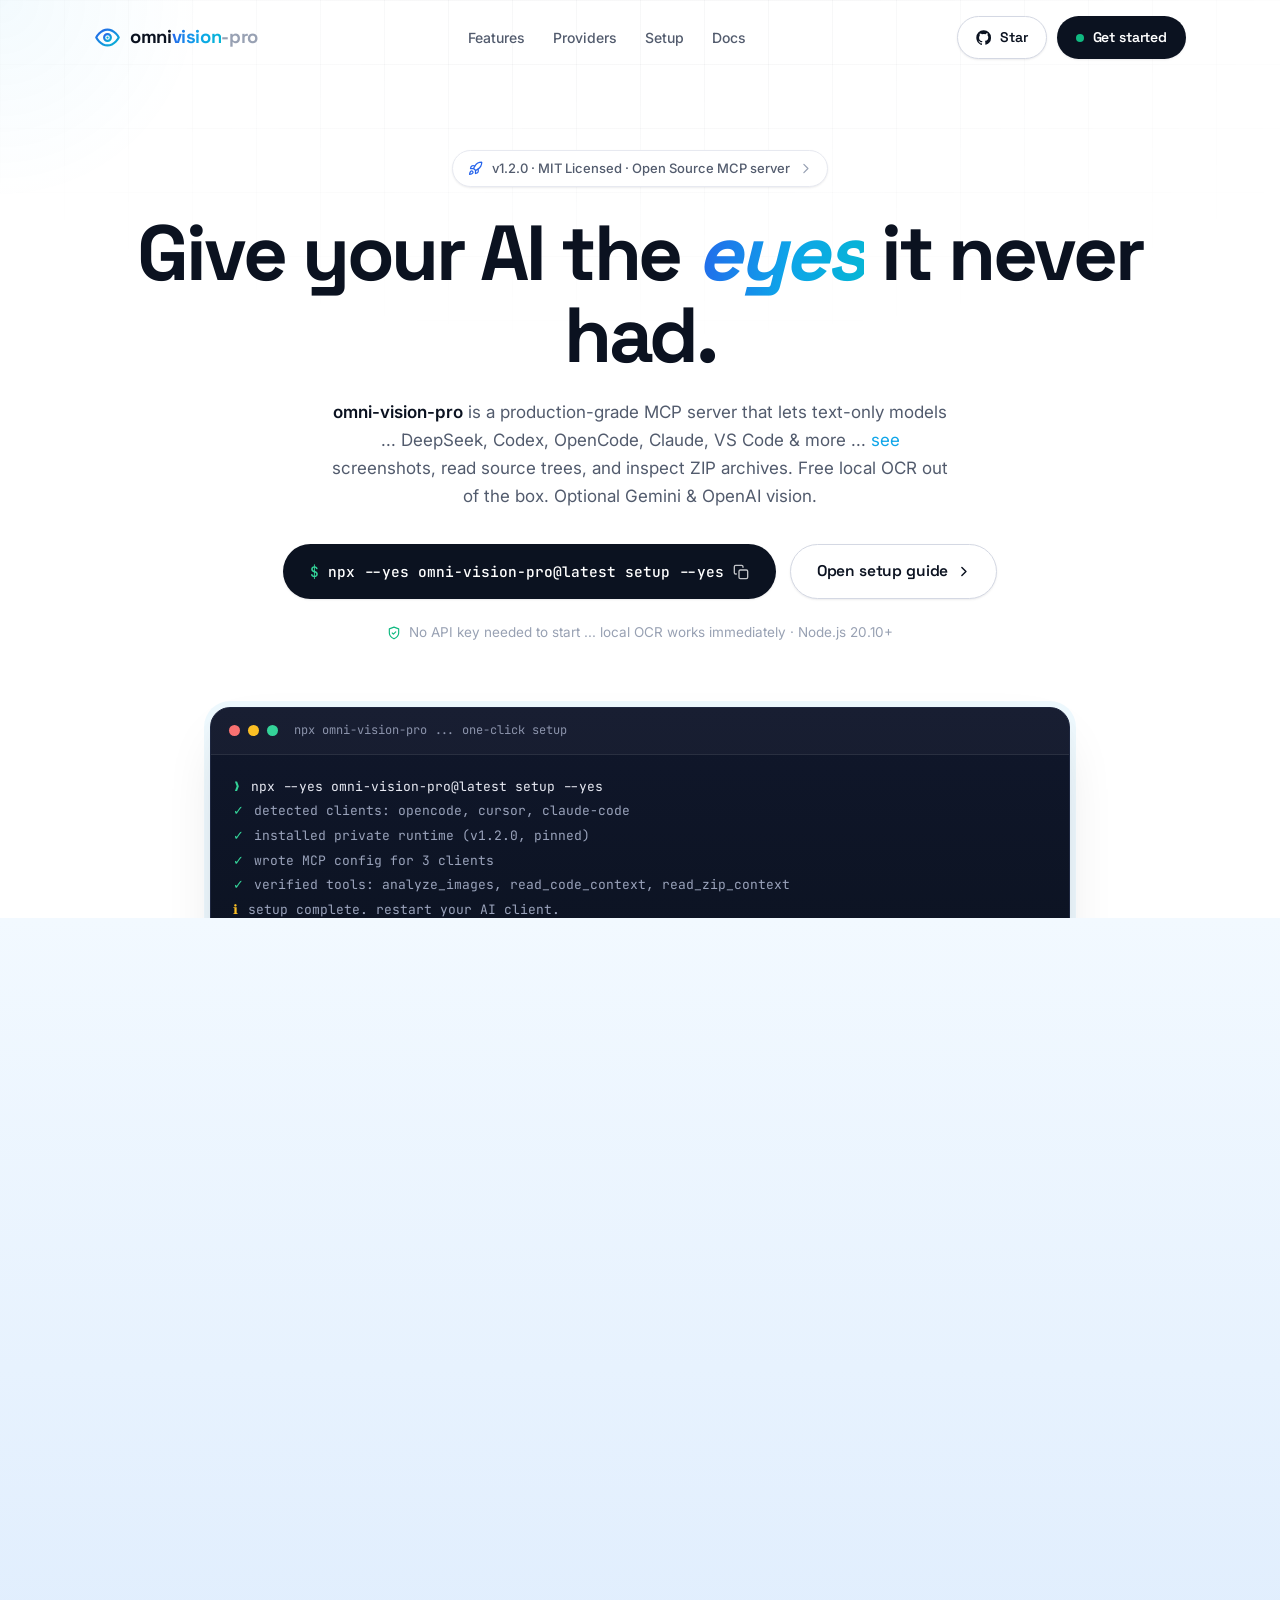
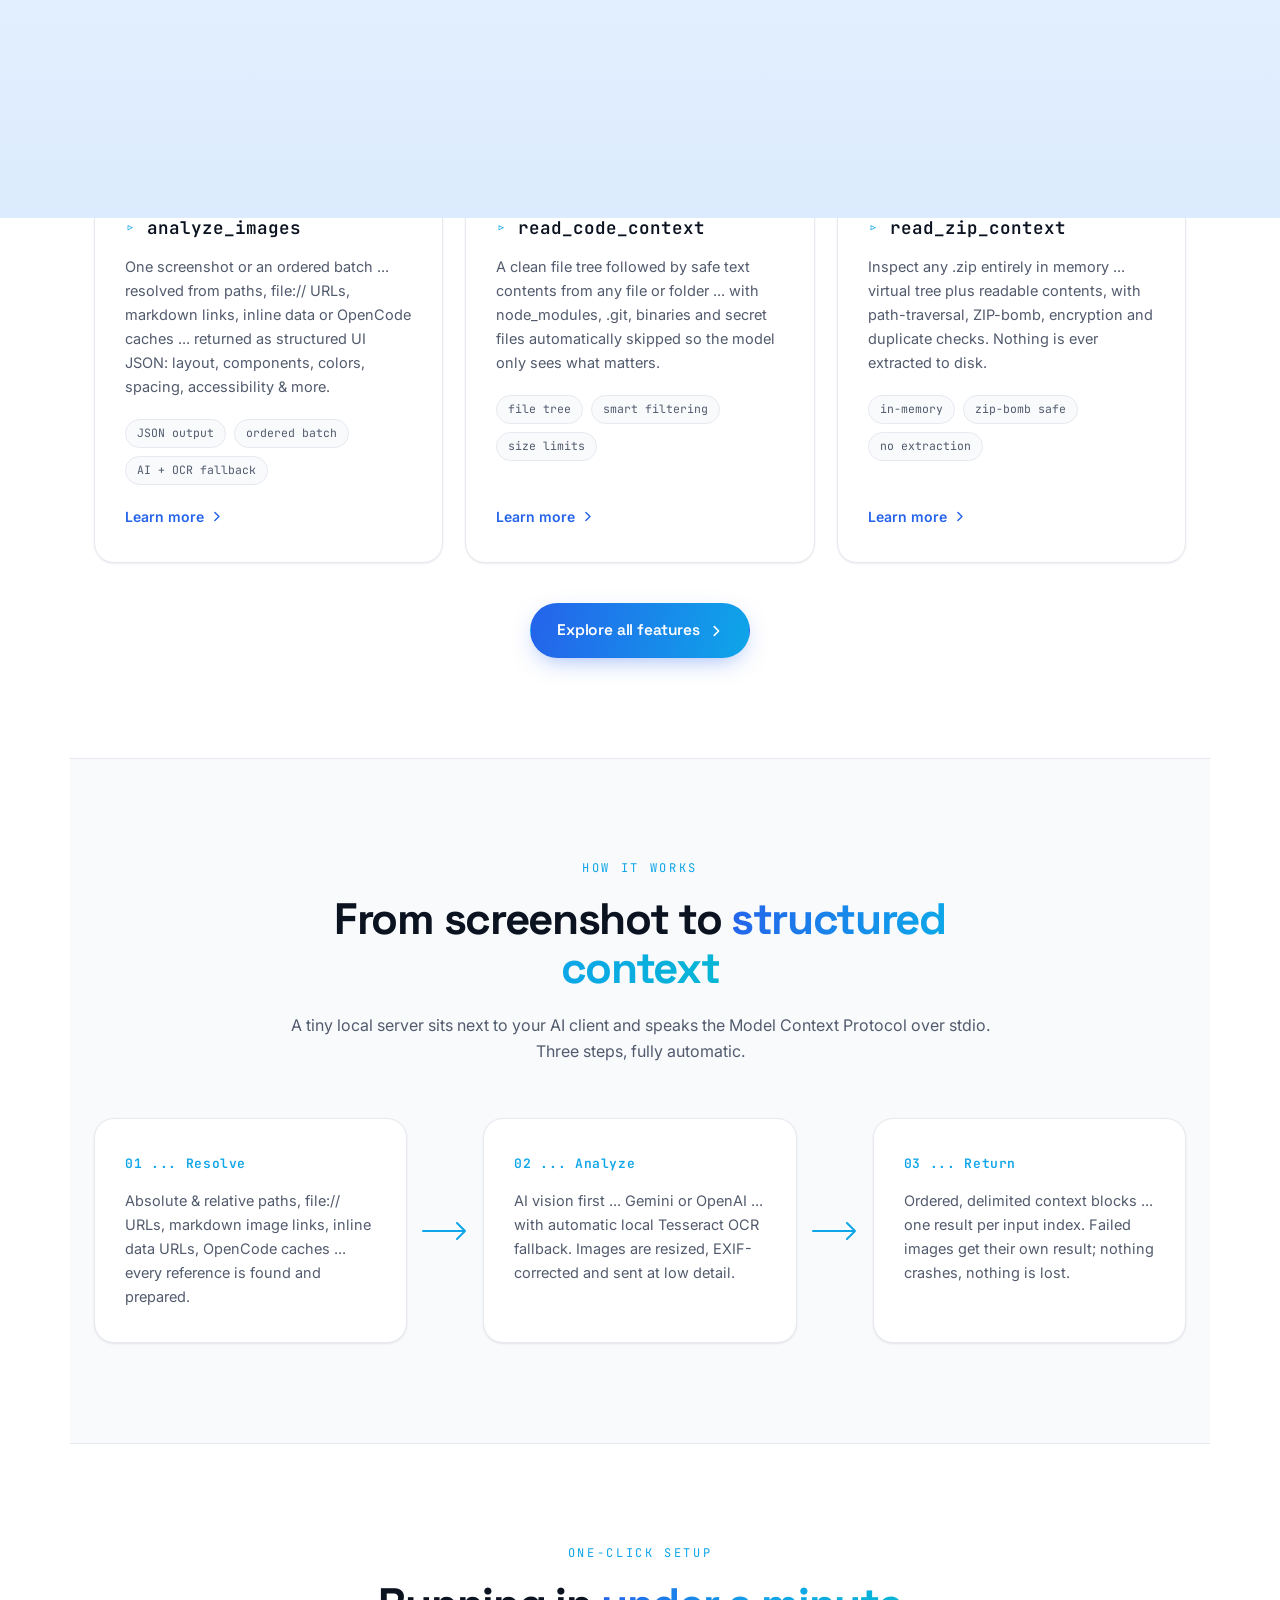
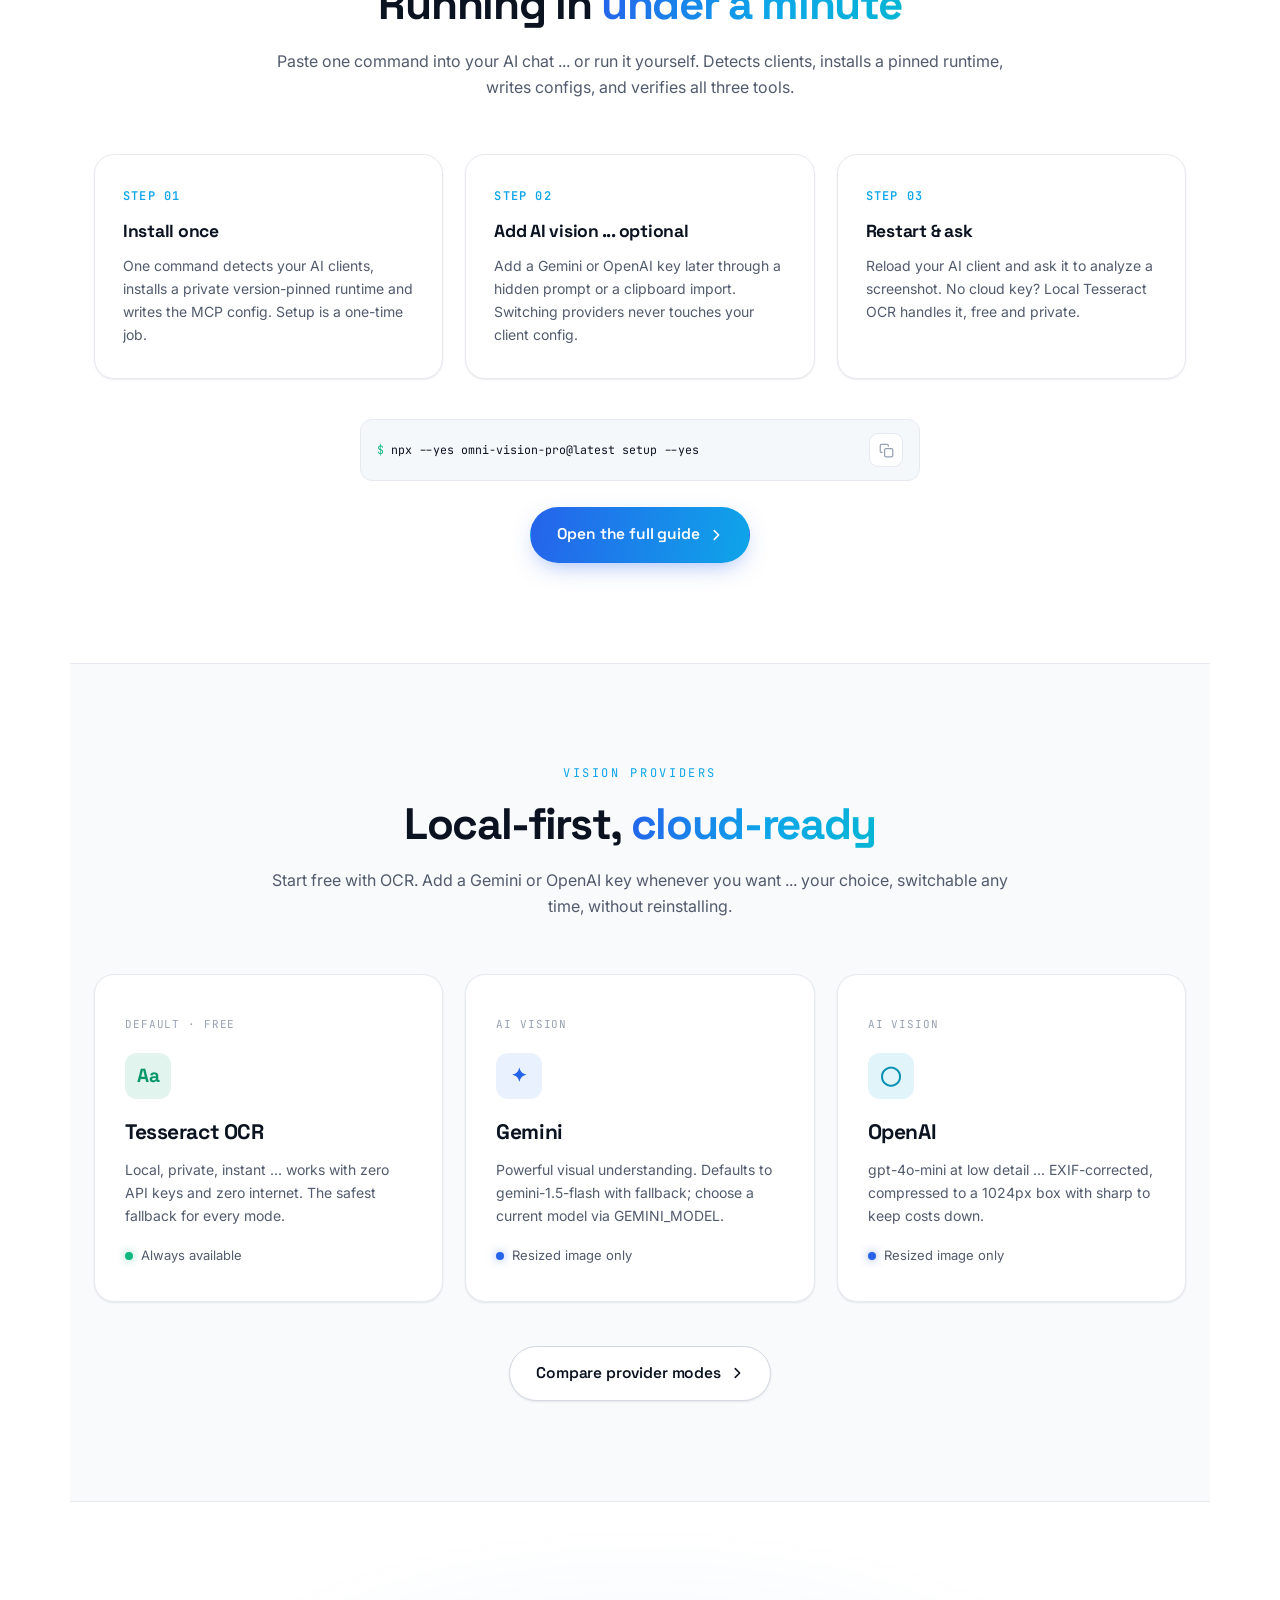
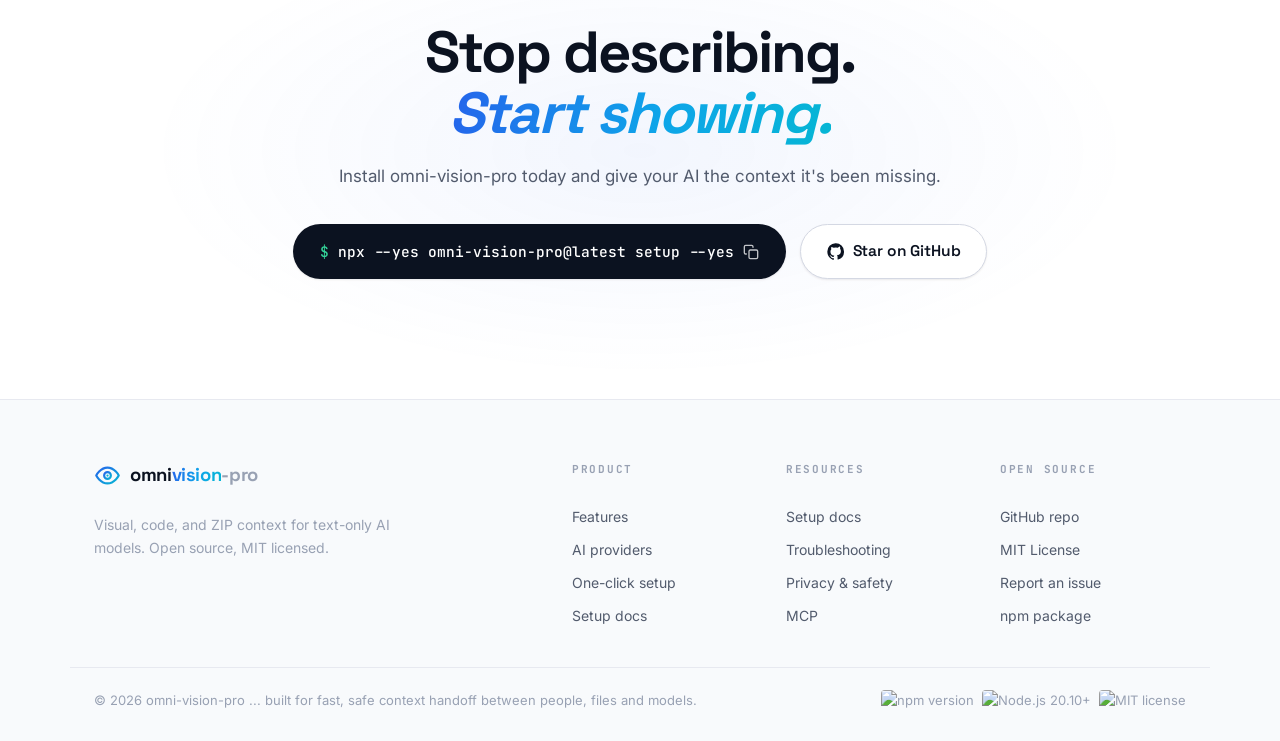
==== commit 557bbe11: "Multi-page site: clean URLs (no .html), dedicated pages for features/providers/setup/docs/privacy, l" ====
--- a/index.html
+++ b/index.html
@@ -3,13 +3,12 @@
 <head>
   <meta charset="UTF-8" />
   <meta name="viewport" content="width=device-width, initial-scale=1.0" />
-  <title>omni-vision-pro — Eyes for text-only AI models</title>
+  <title>omni-vision-pro ... eyes for text-only AI models</title>
   <meta name="description" content="Give DeepSeek, Codex, OpenCode, Claude Code, Cursor and other text-only models real vision. Analyze screenshots, inspect source trees and read ZIP archives through one local MCP server. One-command setup." />
-  <meta property="og:title" content="omni-vision-pro — Eyes for text-only AI models" />
+  <meta property="og:title" content="omni-vision-pro ... eyes for text-only AI models" />
   <meta property="og:description" content="Resolve screenshots, inspect source trees, and read ZIP archives through one local MCP server. One-command setup, free local OCR, optional Gemini & OpenAI vision." />
   <meta property="og:type" content="website" />
   <meta property="og:url" content="https://omni-vision-pro-site.vercel.app/" />
-  <meta name="twitter:card" content="summary_large_image" />
   <link rel="icon" type="image/svg+xml" href="/favicon.svg" />
   <link rel="preconnect" href="https://fonts.googleapis.com" />
   <link rel="preconnect" href="https://fonts.gstatic.com" crossorigin />
@@ -18,31 +17,48 @@
 </head>
 <body>
 
-  <div class="curtain" aria-hidden="true"></div>
+  <svg class="svg-defs" aria-hidden="true">
+    <defs>
+      <linearGradient id="brandGrad" x1="0" y1="0" x2="1" y2="1">
+        <stop offset="0" stop-color="#2563eb"/>
+        <stop offset="1" stop-color="#06b6d4"/>
+      </linearGradient>
+    </defs>
+  </svg>
+
+  <div class="curtain" aria-hidden="true">
+    <svg class="curtain-mark" viewBox="0 0 24 24" fill="none" stroke="currentColor" stroke-width="1.6" stroke-linecap="round" stroke-linejoin="round">
+      <path d="M2 12s3.5-7 10-7 10 7 10 7-3.5 7-10 7-10-7-10-7Z"/>
+      <circle cx="12" cy="12" r="3"/>
+      <circle cx="12" cy="12" r="1.1" fill="currentColor" stroke="none"/>
+    </svg>
+  </div>
   <div class="cursor-glow" aria-hidden="true"></div>
   <div class="bg-grid" aria-hidden="true"></div>
 
   <!-- ============ NAV ============ -->
   <header class="nav" id="nav">
     <div class="nav-inner">
-      <a class="brand" href="index.html">
-        <span class="brand-mark" aria-hidden="true">
-          <svg viewBox="0 0 24 24" fill="none" stroke="currentColor" stroke-width="1.8" stroke-linecap="round" stroke-linejoin="round"><path d="M2 12s3.5-7 10-7 10 7 10 7-3.5 7-10 7-10-7-10-7Z"/><circle cx="12" cy="12" r="3"/><path d="M12 9.5v.01M15.5 12h.01M12 14.5v.01M8.5 12h.01"/></svg>
-        </span>
+      <a class="brand" href="/" aria-label="omni-vision-pro ... back to home">
+        <svg class="brand-logo" viewBox="0 0 24 24" fill="none" stroke="url(#brandGrad)" stroke-width="1.9" stroke-linecap="round" stroke-linejoin="round" aria-hidden="true">
+          <path d="M2 12s3.5-7 10-7 10 7 10 7-3.5 7-10 7-10-7-10-7Z"/>
+          <circle cx="12" cy="12" r="3"/>
+          <circle cx="12" cy="12" r="1" fill="#06b6d4" stroke="none"/>
+        </svg>
         <span class="brand-text">omni<span class="grad-text">vision</span><span class="brand-dim">-pro</span></span>
       </a>
       <nav class="nav-links" aria-label="Primary">
-        <a href="index.html#features">Features</a>
-        <a href="index.html#how">How it works</a>
-        <a href="index.html#providers">Providers</a>
-        <a href="docs.html" data-page="docs">Docs</a>
+        <a href="/features" data-page="features">Features</a>
+        <a href="/providers" data-page="providers">Providers</a>
+        <a href="/setup" data-page="setup">Setup</a>
+        <a href="/docs" data-page="docs">Docs</a>
       </nav>
       <div class="nav-cta">
         <a class="btn btn-ghost btn-sm" href="https://github.com/0xnurrabby/omni-vision-pro" target="_blank" rel="noopener">
           <svg viewBox="0 0 24 24" width="15" height="15" fill="currentColor" aria-hidden="true"><path d="M12 .5A11.5 11.5 0 0 0 .5 12.5c0 5.3 3.4 9.8 8.2 11.4.6.1.8-.3.8-.6v-2c-3.3.7-4-1.6-4-1.6-.5-1.4-1.3-1.8-1.3-1.8-1.1-.7.1-.7.1-.7 1.2.1 1.8 1.2 1.8 1.2 1.1 1.8 2.8 1.3 3.5 1 .1-.8.4-1.3.8-1.6-2.7-.3-5.5-1.3-5.5-5.9 0-1.3.5-2.4 1.2-3.2-.1-.3-.5-1.5.1-3.2 0 0 1-.3 3.3 1.2a11.4 11.4 0 0 1 6 0C17.3 4.7 18.3 5 18.3 5c.6 1.7.2 2.9.1 3.2.8.8 1.2 1.9 1.2 3.2 0 4.6-2.8 5.6-5.5 5.9.4.4.8 1.1.8 2.2v3.3c0 .3.2.7.8.6a11.5 11.5 0 0 0 8.3-11.4A11.5 11.5 0 0 0 12 .5Z"/></svg>
           Star
         </a>
-        <a class="btn btn-primary btn-sm" href="index.html#setup">
+        <a class="btn btn-primary btn-sm" href="/setup" data-page="setup">
           <span class="dot-pulse" aria-hidden="true"></span> Get started
         </a>
       </div>
@@ -69,8 +85,8 @@
         </h1>
 
         <p class="hero-sub">
-          <strong>omni-vision-pro</strong> is a production-grade MCP server that lets text-only models —
-          DeepSeek, Codex, OpenCode, Claude, VS Code &amp; more — <em>see</em> screenshots, read source trees,
+          <strong>omni-vision-pro</strong> is a production-grade MCP server that lets text-only models ...
+          DeepSeek, Codex, OpenCode, Claude, VS Code &amp; more ... <em>see</em> screenshots, read source trees,
           and inspect ZIP archives. Free local OCR out of the box. Optional Gemini &amp; OpenAI vision.
         </p>
 
@@ -79,15 +95,15 @@
             <span class="cmd-prefix">$</span> npx --yes omni-vision-pro@latest setup --yes
             <svg class="copy-ico" viewBox="0 0 24 24" fill="none" stroke="currentColor" stroke-width="2" stroke-linecap="round" stroke-linejoin="round" aria-hidden="true"><rect x="9" y="9" width="13" height="13" rx="2"/><path d="M5 15H4a2 2 0 0 1-2-2V4a2 2 0 0 1 2-2h9a2 2 0 0 1 2 2v1"/></svg>
           </button>
-          <a class="btn btn-ghost btn-lg" href="https://github.com/0xnurrabby/omni-vision-pro" target="_blank" rel="noopener">
-            <svg viewBox="0 0 24 24" width="17" height="17" fill="currentColor" aria-hidden="true"><path d="M12 .5A11.5 11.5 0 0 0 .5 12.5c0 5.3 3.4 9.8 8.2 11.4.6.1.8-.3.8-.6v-2c-3.3.7-4-1.6-4-1.6-.5-1.4-1.3-1.8-1.3-1.8-1.1-.7.1-.7.1-.7 1.2.1 1.8 1.2 1.8 1.2 1.1 1.8 2.8 1.3 3.5 1 .1-.8.4-1.3.8-1.6-2.7-.3-5.5-1.3-5.5-5.9 0-1.3.5-2.4 1.2-3.2-.1-.3-.5-1.5.1-3.2 0 0 1-.3 3.3 1.2a11.4 11.4 0 0 1 6 0C17.3 4.7 18.3 5 18.3 5c.6 1.7.2 2.9.1 3.2.8.8 1.2 1.9 1.2 3.2 0 4.6-2.8 5.6-5.5 5.9.4.4.8 1.1.8 2.2v3.3c0 .3.2.7.8.6a11.5 11.5 0 0 0 8.3-11.4A11.5 11.5 0 0 0 12 .5Z"/></svg>
-            View on GitHub
+          <a class="btn btn-ghost btn-lg" href="/setup">
+            Open setup guide
+            <svg viewBox="0 0 16 16" fill="none" stroke="currentColor" stroke-width="1.8" stroke-linecap="round" stroke-linejoin="round" width="13" height="13" aria-hidden="true"><path d="M6 3l5 5-5 5"/></svg>
           </a>
         </div>
 
         <div class="hero-note">
           <svg viewBox="0 0 24 24" width="14" height="14" fill="none" stroke="currentColor" stroke-width="2" stroke-linecap="round" stroke-linejoin="round" aria-hidden="true"><path d="M12 22s8-4 8-10V5l-8-3-8 3v7c0 6 8 10 8 10Z"/><path d="m9 12 2 2 4-4"/></svg>
-          No API key needed to start — local OCR works immediately · Node.js 20.10+
+          No API key needed to start ... local OCR works immediately · Node.js 20.10+
         </div>
       </div>
 
@@ -95,7 +111,7 @@
       <div class="terminal reveal" data-reveal-delay="120">
         <div class="terminal-bar">
           <span class="t-dot t-r"></span><span class="t-dot t-y"></span><span class="t-dot t-g"></span>
-          <span class="t-title">npx omni-vision-pro — one-click setup</span>
+          <span class="t-title">npx omni-vision-pro ... one-click setup</span>
         </div>
         <div class="terminal-body" id="terminalBody">
           <div class="t-line"><span class="t-prompt">❯</span><span class="t-cmd">npx --yes omni-vision-pro@latest setup --yes</span></div>
@@ -123,56 +139,71 @@
     <section class="stats">
       <div class="stat reveal"><div class="stat-num" data-count="3">0</div><div class="stat-label">MCP tools</div></div>
       <div class="stat reveal" data-reveal-delay="80"><div class="stat-num" data-count="6">0</div><div class="stat-label">AI clients supported</div></div>
-      <div class="stat reveal" data-reveal-delay="160"><div class="stat-num" data-count="3">0</div><div class="stat-label">vision paths — Gemini, OpenAI, OCR</div></div>
+      <div class="stat reveal" data-reveal-delay="160"><div class="stat-num" data-count="3">0</div><div class="stat-label">vision paths ... Gemini, OpenAI, OCR</div></div>
       <div class="stat reveal" data-reveal-delay="240"><div class="stat-num"><span class="big-zero">0</span></div><div class="stat-label">API keys required to start</div></div>
     </section>
 
-    <!-- ============ FEATURES ============ -->
+    <!-- ============ WHAT IT DOES ============ -->
     <section class="section" id="features">
       <div class="section-head reveal">
         <p class="kicker">What it does</p>
         <h2>One server. <span class="grad-text">Three superpowers.</span></h2>
-        <p class="section-sub">omni-vision-pro turns your text-only AI assistant into a multimodal powerhouse — no new tool, no copy-paste folders, no cloud dependency.</p>
+        <p class="section-sub">omni-vision-pro turns your text-only AI assistant into a multimodal powerhouse ... no new tool, no copy-paste folders, no cloud dependency.</p>
       </div>
 
       <div class="tool-grid">
         <article class="tool-card reveal">
-          <div class="tool-icon ic-violet">
+          <div class="tool-icon ic-blue">
             <svg viewBox="0 0 24 24" fill="none" stroke="currentColor" stroke-width="1.7" stroke-linecap="round" stroke-linejoin="round" aria-hidden="true"><rect x="3" y="3" width="18" height="18" rx="2"/><circle cx="9" cy="9" r="2"/><path d="m21 15-3.5-3.5a2 2 0 0 0-2.8 0L6 20"/></svg>
           </div>
           <h3>analyze_images</h3>
-          <p>One screenshot or an ordered batch — resolved from paths, file:// URLs, markdown links, inline data or OpenCode caches — returned as structured UI JSON: layout, components, colors, spacing, accessibility &amp; more.</p>
+          <p>One screenshot or an ordered batch ... resolved from paths, file:// URLs, markdown links, inline data or OpenCode caches ... returned as structured UI JSON: layout, components, colors, spacing, accessibility &amp; more.</p>
           <div class="chip-row">
             <span class="chip">JSON output</span><span class="chip">ordered batch</span><span class="chip">AI + OCR fallback</span>
           </div>
+          <a class="tool-link" href="/features">Learn more
+            <svg viewBox="0 0 16 16" fill="none" stroke="currentColor" stroke-width="1.8" stroke-linecap="round" stroke-linejoin="round" aria-hidden="true"><path d="M6 3l5 5-5 5"/></svg>
+          </a>
         </article>
 
         <article class="tool-card reveal" data-reveal-delay="100">
-          <div class="tool-icon ic-blue">
+          <div class="tool-icon ic-cyan">
             <svg viewBox="0 0 24 24" fill="none" stroke="currentColor" stroke-width="1.7" stroke-linecap="round" stroke-linejoin="round" aria-hidden="true"><path d="M4 3h12l4 4v14a1 1 0 0 1-1 1H4a1 1 0 0 1-1-1V4a1 1 0 0 1 1-1Z"/><path d="M14 3v4h4M8 13h8M8 17h5"/></svg>
           </div>
           <h3>read_code_context</h3>
-          <p>A clean file tree followed by safe text contents from any file or folder — with node_modules, .git, binaries and secret files automatically skipped so the model only sees what matters.</p>
+          <p>A clean file tree followed by safe text contents from any file or folder ... with node_modules, .git, binaries and secret files automatically skipped so the model only sees what matters.</p>
           <div class="chip-row">
             <span class="chip">file tree</span><span class="chip">smart filtering</span><span class="chip">size limits</span>
           </div>
+          <a class="tool-link" href="/features">Learn more
+            <svg viewBox="0 0 16 16" fill="none" stroke="currentColor" stroke-width="1.8" stroke-linecap="round" stroke-linejoin="round" aria-hidden="true"><path d="M6 3l5 5-5 5"/></svg>
+          </a>
         </article>
 
         <article class="tool-card reveal" data-reveal-delay="200">
-          <div class="tool-icon ic-cyan">
+          <div class="tool-icon ic-emerald">
             <svg viewBox="0 0 24 24" fill="none" stroke="currentColor" stroke-width="1.7" stroke-linecap="round" stroke-linejoin="round" aria-hidden="true"><path d="M21 8v13H3V8"/><path d="M1 3h22v5H1z"/><path d="M10 12h4"/></svg>
           </div>
           <h3>read_zip_context</h3>
-          <p>Inspect any .zip entirely in memory — virtual tree plus readable contents, with path-traversal, ZIP-bomb, encryption and duplicate checks. Nothing is ever extracted to disk.</p>
+          <p>Inspect any .zip entirely in memory ... virtual tree plus readable contents, with path-traversal, ZIP-bomb, encryption and duplicate checks. Nothing is ever extracted to disk.</p>
           <div class="chip-row">
             <span class="chip">in-memory</span><span class="chip">zip-bomb safe</span><span class="chip">no extraction</span>
           </div>
-        </article>
+          <a class="tool-link" href="/features">Learn more
+            <svg viewBox="0 0 16 16" fill="none" stroke="currentColor" stroke-width="1.8" stroke-linecap="round" stroke-linejoin="round" aria-hidden="true"><path d="M6 3l5 5-5 5"/></svg>
+          </a>
+        </article>
+      </div>
+
+      <div class="section-cta reveal">
+        <a class="btn btn-blue btn-lg" href="/features">Explore all features
+          <svg viewBox="0 0 16 16" fill="none" stroke="currentColor" stroke-width="1.8" stroke-linecap="round" stroke-linejoin="round" width="14" height="14" aria-hidden="true"><path d="M6 3l5 5-5 5"/></svg>
+        </a>
       </div>
     </section>
 
     <!-- ============ HOW IT WORKS ============ -->
-    <section class="section section-alt" id="how">
+    <section class="section section-alt">
       <div class="section-head reveal">
         <p class="kicker">How it works</p>
         <h2>From screenshot to <span class="grad-text">structured context</span></h2>
@@ -181,58 +212,77 @@
 
       <div class="pipeline">
         <div class="pipe-step reveal">
-          <div class="pipe-num">01 — Resolve</div>
-          <p>Absolute &amp; relative paths, file:// URLs, markdown image links, inline data URLs, OpenCode caches — every reference is found and prepared.</p>
+          <div class="pipe-num">01 ... Resolve</div>
+          <p>Absolute &amp; relative paths, file:// URLs, markdown image links, inline data URLs, OpenCode caches ... every reference is found and prepared.</p>
         </div>
         <div class="pipe-arrow reveal" aria-hidden="true">
           <svg viewBox="0 0 48 24" fill="none" stroke="currentColor" stroke-width="2" stroke-linecap="round" stroke-linejoin="round"><path d="M2 12h42m0 0-8-8m8 8-8 8"/></svg>
         </div>
         <div class="pipe-step reveal" data-reveal-delay="120">
-          <div class="pipe-num">02 — Analyze</div>
-          <p>AI vision first — Gemini or OpenAI — with automatic local Tesseract OCR fallback. Images are resized, EXIF-corrected and sent at low detail.</p>
+          <div class="pipe-num">02 ... Analyze</div>
+          <p>AI vision first ... Gemini or OpenAI ... with automatic local Tesseract OCR fallback. Images are resized, EXIF-corrected and sent at low detail.</p>
         </div>
         <div class="pipe-arrow reveal" data-reveal-delay="120" aria-hidden="true">
           <svg viewBox="0 0 48 24" fill="none" stroke="currentColor" stroke-width="2" stroke-linecap="round" stroke-linejoin="round"><path d="M2 12h42m0 0-8-8m8 8-8 8"/></svg>
         </div>
         <div class="pipe-step reveal" data-reveal-delay="240">
-          <div class="pipe-num">03 — Return</div>
-          <p>Ordered, delimited context blocks — one result per input index. Failed images get their own result; nothing crashes, nothing is lost.</p>
-        </div>
-      </div>
-    </section>
-
-    <!-- ============ CAPABILITIES ============ -->
-    <section class="section" id="capabilities">
+          <div class="pipe-num">03 ... Return</div>
+          <p>Ordered, delimited context blocks ... one result per input index. Failed images get their own result; nothing crashes, nothing is lost.</p>
+        </div>
+      </div>
+    </section>
+
+    <!-- ============ ONE-CLICK SETUP ============ -->
+    <section class="section" id="setup">
       <div class="section-head reveal">
-        <p class="kicker">Capabilities</p>
-        <h2>Everything your model <span class="grad-text">couldn't see</span></h2>
-      </div>
-      <div class="cap-grid">
-        <div class="cap reveal"><span class="cap-ico">🖼️</span><h4>Image context</h4><p>Screenshots, UI mocks, diagrams — analyzed in order, one result per image.</p></div>
-        <div class="cap reveal" data-reveal-delay="60"><span class="cap-ico">🔍</span><h4>Attachment recovery</h4><p>Paths, URLs, markdown links, inline data &amp; bounded temp-folder scans.</p></div>
-        <div class="cap reveal" data-reveal-delay="120"><span class="cap-ico">🧱</span><h4>UI analysis</h4><p>Structured JSON: layout, components, typography, colors, spacing, interactions, a11y.</p></div>
-        <div class="cap reveal" data-reveal-delay="180"><span class="cap-ico">📁</span><h4>Code context</h4><p>Clean file tree + safe source contents, filtered and size-limited.</p></div>
-        <div class="cap reveal" data-reveal-delay="60"><span class="cap-ico">🗜️</span><h4>ZIP context</h4><p>In-memory archive inspection — zero extraction, full security checks.</p></div>
-        <div class="cap reveal" data-reveal-delay="120"><span class="cap-ico">📐</span><h4>Local measurements</h4><p>Resized dimensions, dominant color and palette via sharp.</p></div>
-        <div class="cap reveal" data-reveal-delay="180"><span class="cap-ico">🧠</span><h4>Automatic vision</h4><p>OCR by default; add Gemini or OpenAI later — cloud failures fall back to OCR.</p></div>
-        <div class="cap reveal" data-reveal-delay="240"><span class="cap-ico">🧩</span><h4>Universal</h4><p>One MCP server for Codex, OpenCode, Claude Code, Cursor, VS Code &amp; Claude Desktop.</p></div>
-      </div>
-    </section>
-
-    <!-- ============ PROVIDERS ============ -->
-    <section class="section section-alt" id="providers">
+        <p class="kicker">One-click setup</p>
+        <h2>Running in <span class="grad-text">under a minute</span></h2>
+        <p class="section-sub">Paste one command into your AI chat ... or run it yourself. Detects clients, installs a pinned runtime, writes configs, and verifies all three tools.</p>
+      </div>
+
+      <div class="mini-setup">
+        <div class="mini-card reveal">
+          <div class="mini-num">STEP 01</div>
+          <h3>Install once</h3>
+          <p>One command detects your AI clients, installs a private version-pinned runtime and writes the MCP config. Setup is a one-time job.</p>
+        </div>
+        <div class="mini-card reveal" data-reveal-delay="100">
+          <div class="mini-num">STEP 02</div>
+          <h3>Add AI vision ... optional</h3>
+          <p>Add a Gemini or OpenAI key later through a hidden prompt or a clipboard import. Switching providers never touches your client config.</p>
+        </div>
+        <div class="mini-card reveal" data-reveal-delay="200">
+          <div class="mini-num">STEP 03</div>
+          <h3>Restart &amp; ask</h3>
+          <p>Reload your AI client and ask it to analyze a screenshot. No cloud key? Local Tesseract OCR handles it, free and private.</p>
+        </div>
+      </div>
+
+      <div class="section-cta reveal">
+        <div class="code-block launch-block" data-copy="npx --yes omni-vision-pro@latest setup --yes">
+          <code><span class="c-prompt">$</span> npx --yes omni-vision-pro@latest setup --yes</code>
+          <button class="code-copy" aria-label="Copy command"><svg viewBox="0 0 24 24" fill="none" stroke="currentColor" stroke-width="2" stroke-linecap="round" stroke-linejoin="round" width="15" height="15"><rect x="9" y="9" width="13" height="13" rx="2"/><path d="M5 15H4a2 2 0 0 1-2-2V4a2 2 0 0 1 2-2h9a2 2 0 0 1 2 2v1"/></svg></button>
+        </div>
+        <a class="btn btn-blue btn-lg" href="/setup">Open the full guide
+          <svg viewBox="0 0 16 16" fill="none" stroke="currentColor" stroke-width="1.8" stroke-linecap="round" stroke-linejoin="round" width="14" height="14" aria-hidden="true"><path d="M6 3l5 5-5 5"/></svg>
+        </a>
+      </div>
+    </section>
+
+    <!-- ============ PROVIDERS PREVIEW ============ -->
+    <section class="section section-alt">
       <div class="section-head reveal">
         <p class="kicker">Vision providers</p>
         <h2>Local-first, <span class="grad-text">cloud-ready</span></h2>
-        <p class="section-sub">Start free with OCR. Add a Gemini or OpenAI key whenever you want — your choice, switchable any time, without reinstalling.</p>
+        <p class="section-sub">Start free with OCR. Add a Gemini or OpenAI key whenever you want ... your choice, switchable any time, without reinstalling.</p>
       </div>
 
       <div class="prov-grid">
         <article class="prov-card reveal">
           <span class="prov-tag">Default · Free</span>
-          <div class="prov-icon ic-green">Aa</div>
+          <div class="prov-icon ic-emerald">Aa</div>
           <h3>Tesseract OCR</h3>
-          <p>Local, private, instant — works with zero API keys and zero internet. The safest fallback for every mode.</p>
+          <p>Local, private, instant ... works with zero API keys and zero internet. The safest fallback for every mode.</p>
           <div class="prov-status"><span class="status-dot g"></span> Always available</div>
         </article>
         <article class="prov-card reveal" data-reveal-delay="100">
@@ -246,107 +296,15 @@
           <span class="prov-tag">AI vision</span>
           <div class="prov-icon ic-cyan">◯</div>
           <h3>OpenAI</h3>
-          <p>gpt-4o-mini at low detail — EXIF-corrected, compressed to a 1024px box with sharp to keep costs down.</p>
+          <p>gpt-4o-mini at low detail ... EXIF-corrected, compressed to a 1024px box with sharp to keep costs down.</p>
           <div class="prov-status"><span class="status-dot b"></span> Resized image only</div>
         </article>
       </div>
 
-      <div class="mode-table reveal">
-        <h3 class="mode-title">Provider modes</h3>
-        <div class="table-wrap">
-          <table>
-            <thead>
-              <tr><th>Mode</th><th>Processing order</th><th>Meaning</th></tr>
-            </thead>
-            <tbody>
-              <tr><td><code>—</code> no key</td><td><span class="t-ok">OCR</span></td><td>Free local text extraction, works immediately</td></tr>
-              <tr><td><code>auto</code></td><td>Gemini → OpenAI → <span class="t-ok">OCR</span></td><td>Uses every available fallback automatically</td></tr>
-              <tr><td><code>gemini</code></td><td>Gemini → <span class="t-ok">OCR</span></td><td>Prefer Gemini, keep local OCR as the safety net</td></tr>
-              <tr><td><code>openai</code></td><td>gpt-4o-mini → <span class="t-ok">OCR</span></td><td>Prefer low-detail OpenAI vision</td></tr>
-              <tr><td><code>ocr</code></td><td><span class="t-ok">OCR</span> only</td><td>AI off — never calls cloud, even with saved keys</td></tr>
-            </tbody>
-          </table>
-        </div>
-        <p class="table-note">Set <code>OMNI_VISION_PROVIDER</code> in the private <code>.env</code>, or just use the <code>provider</code> menu. Keys live in a private file — never in client JSON, TOML, or shell history.</p>
-      </div>
-    </section>
-
-    <!-- ============ ONE-CLICK SETUP ============ -->
-    <section class="section" id="setup">
-      <div class="section-head reveal">
-        <p class="kicker">One-click setup</p>
-        <h2>Running in <span class="grad-text">under a minute</span></h2>
-        <p class="section-sub">Paste one command into your AI chat — or run it yourself. Detects clients, installs a pinned runtime, writes configs, and verifies all three tools.</p>
-      </div>
-
-      <div class="setup-grid">
-        <div class="setup-card reveal">
-          <div class="setup-steps">
-            <div class="step">
-              <div class="step-num">1</div>
-              <div class="step-body"><h4>Install once, from anywhere</h4>
-                <p>Paste this into Codex, OpenCode, Claude Code or Cursor chat — or your terminal:</p>
-                <div class="code-block" data-copy="npx --yes omni-vision-pro@latest setup --yes">
-                  <code><span class="c-prompt">$</span> npx --yes omni-vision-pro@latest setup --yes</code>
-                  <button class="code-copy" aria-label="Copy command"><svg viewBox="0 0 24 24" fill="none" stroke="currentColor" stroke-width="2" stroke-linecap="round" stroke-linejoin="round" width="15" height="15"><rect x="9" y="9" width="13" height="13" rx="2"/><path d="M5 15H4a2 2 0 0 1-2-2V4a2 2 0 0 1 2-2h9a2 2 0 0 1 2 2v1"/></svg></button>
-                </div>
-                <p class="step-note">Setup is <strong>one-time</strong>. Adding an API key later never touches your client config.</p>
-              </div>
-            </div>
-            <div class="step">
-              <div class="step-num">2</div>
-              <div class="step-body"><h4>Add AI vision — optional</h4>
-                <p>Pick Gemini or OpenAI through a friendly menu and paste your key into a hidden prompt:</p>
-                <div class="code-block" data-copy="npx --yes omni-vision-pro@latest provider">
-                  <code><span class="c-prompt">$</span> npx --yes omni-vision-pro@latest provider</code>
-                  <button class="code-copy" aria-label="Copy command"><svg viewBox="0 0 24 24" fill="none" stroke="currentColor" stroke-width="2" stroke-linecap="round" stroke-linejoin="round" width="15" height="15"><rect x="9" y="9" width="13" height="13" rx="2"/><path d="M5 15H4a2 2 0 0 1-2-2V4a2 2 0 0 1 2-2h9a2 2 0 0 1 2 2v1"/></svg></button>
-                </div>
-                <p class="step-note">Or import a copied key safely from chat — it never touches shell history:</p>
-                <div class="code-block" data-copy="npx --yes omni-vision-pro@latest provider set --from-clipboard">
-                  <code><span class="c-prompt">$</span> npx --yes omni-vision-pro@latest provider set --from-clipboard</code>
-                  <button class="code-copy" aria-label="Copy command"><svg viewBox="0 0 24 24" fill="none" stroke="currentColor" stroke-width="2" stroke-linecap="round" stroke-linejoin="round" width="15" height="15"><rect x="9" y="9" width="13" height="13" rx="2"/><path d="M5 15H4a2 2 0 0 1-2-2V4a2 2 0 0 1 2-2h9a2 2 0 0 1 2 2v1"/></svg></button>
-                </div>
-              </div>
-            </div>
-            <div class="step">
-              <div class="step-num">3</div>
-              <div class="step-body"><h4>Restart, reload &amp; ask</h4>
-                <p>Reload your AI client, then just say —</p>
-                <div class="code-block quote-block">
-                  <code>“Use omni-vision-pro to analyze this screenshot. Return the visible text, UI hierarchy, layout, colors, interactions, accessibility issues, and reusable components.”</code>
-                </div>
-                <p class="step-note">With no cloud key, images are processed locally with Tesseract OCR — free and private.</p>
-              </div>
-            </div>
-          </div>
-        </div>
-
-        <aside class="setup-side reveal" data-reveal-delay="150">
-          <div class="side-card">
-            <h4>Health check</h4>
-            <p>Verify setup at any time:</p>
-            <div class="code-block" data-copy="npx --yes omni-vision-pro@latest doctor">
-              <code><span class="c-prompt">$</span> npx --yes omni-vision-pro@latest doctor</code>
-              <button class="code-copy" aria-label="Copy command"><svg viewBox="0 0 24 24" fill="none" stroke="currentColor" stroke-width="2" stroke-linecap="round" stroke-linejoin="round" width="15" height="15"><rect x="9" y="9" width="13" height="13" rx="2"/><path d="M5 15H4a2 2 0 0 1-2-2V4a2 2 0 0 1 2-2h9a2 2 0 0 1 2 2v1"/></svg></button>
-            </div>
-            <p class="step-note">Also supports <code>doctor cursor</code> and clean removal with <code>uninstall</code> / <code>uninstall --all</code>.</p>
-          </div>
-          <div class="side-card">
-            <h4>Requirements</h4>
-            <ul class="req-list">
-              <li>Node.js <strong>20.10+</strong></li>
-              <li>One of the supported AI clients</li>
-              <li><strong>Zero</strong> API keys to begin</li>
-            </ul>
-          </div>
-          <div class="side-card">
-            <h4>Full setup docs</h4>
-            <p>Manual configuration for every client — Codex, OpenCode, Claude Code, Cursor, VS Code &amp; Claude Desktop — plus the complete command reference.</p>
-            <a class="btn btn-primary btn-sm" href="docs.html">Open setup docs
-              <svg viewBox="0 0 16 16" fill="none" stroke="currentColor" stroke-width="1.8" stroke-linecap="round" stroke-linejoin="round" width="13" height="13" aria-hidden="true"><path d="M6 3l5 5-5 5"/></svg>
-            </a>
-          </div>
-        </aside>
+      <div class="section-cta reveal">
+        <a class="btn btn-ghost btn-lg" href="/providers">Compare provider modes
+          <svg viewBox="0 0 16 16" fill="none" stroke="currentColor" stroke-width="1.8" stroke-linecap="round" stroke-linejoin="round" width="14" height="14" aria-hidden="true"><path d="M6 3l5 5-5 5"/></svg>
+        </a>
       </div>
     </section>
 
@@ -373,10 +331,12 @@
   <footer class="footer">
     <div class="footer-inner">
       <div class="footer-brand">
-        <a class="brand" href="index.html">
-          <span class="brand-mark" aria-hidden="true">
-            <svg viewBox="0 0 24 24" fill="none" stroke="currentColor" stroke-width="1.8" stroke-linecap="round" stroke-linejoin="round"><path d="M2 12s3.5-7 10-7 10 7 10 7-3.5 7-10 7-10-7-10-7Z"/><circle cx="12" cy="12" r="3"/><path d="M12 9.5v.01M15.5 12h.01M12 14.5v.01M8.5 12h.01"/></svg>
-          </span>
+        <a class="brand" href="/">
+          <svg class="brand-logo" viewBox="0 0 24 24" fill="none" stroke="url(#brandGrad)" stroke-width="1.9" stroke-linecap="round" stroke-linejoin="round" aria-hidden="true">
+            <path d="M2 12s3.5-7 10-7 10 7 10 7-3.5 7-10 7-10-7-10-7Z"/>
+            <circle cx="12" cy="12" r="3"/>
+            <circle cx="12" cy="12" r="1" fill="#06b6d4" stroke="none"/>
+          </svg>
           <span class="brand-text">omni<span class="grad-text">vision</span><span class="brand-dim">-pro</span></span>
         </a>
         <p>Visual, code, and ZIP context for text-only AI models. Open source, MIT licensed.</p>
@@ -384,16 +344,16 @@
       <div class="footer-cols">
         <div class="fcol">
           <h5>Product</h5>
-          <a href="index.html#features">Features</a>
-          <a href="index.html#providers">AI providers</a>
-          <a href="index.html#setup">One-click setup</a>
-          <a href="index.html#how">How it works</a>
+          <a href="/features" data-page="features">Features</a>
+          <a href="/providers" data-page="providers">AI providers</a>
+          <a href="/setup" data-page="setup">One-click setup</a>
+          <a href="/docs" data-page="docs">Setup docs</a>
         </div>
         <div class="fcol">
           <h5>Resources</h5>
-          <a href="docs.html" data-page="docs">Setup docs</a>
-          <a href="docs.html#commands" data-page="docs">Commands</a>
-          <a href="docs.html#privacy" data-page="docs">Privacy &amp; safety</a>
+          <a href="/docs" data-page="docs">Setup docs</a>
+          <a href="/docs#troubleshooting" data-page="docs">Troubleshooting</a>
+          <a href="/privacy" data-page="privacy">Privacy &amp; safety</a>
           <a href="https://modelcontextprotocol.io" target="_blank" rel="noopener">MCP</a>
         </div>
         <div class="fcol">
@@ -406,7 +366,7 @@
       </div>
     </div>
     <div class="footer-bottom">
-      <span>© <span id="year">2026</span> omni-vision-pro · Built for fast, safe context handoff between people, files and models.</span>
+      <span>© <span id="year">2026</span> omni-vision-pro ... built for fast, safe context handoff between people, files and models.</span>
       <span class="footer-badges">
         <a href="https://www.npmjs.com/package/omni-vision-pro" target="_blank" rel="noopener"><img src="https://img.shields.io/npm/v/omni-vision-pro?style=flat-square&color=2563eb" alt="npm version" loading="lazy" /></a>
         <a href="https://nodejs.org/" target="_blank" rel="noopener"><img src="https://img.shields.io/badge/Node.js-20.10%2B-16a34a?style=flat-square" alt="Node.js 20.10+" loading="lazy" /></a>
--- a/styles.css
+++ b/styles.css
@@ -1,25 +1,28 @@
 /* ============================================================
-   omni-vision-pro — product site styles
-   Theme: clean white · ollama-style simplicity · mono accents
+   omni-vision-pro ... product site styles
+   Theme: clean white · colorful accents · no violet · no boxes
    ============================================================ */
 
 :root {
   --bg: #ffffff;
   --bg-soft: #f8fafc;
   --surface: #ffffff;
-  --surface-tint: #f6f7fb;
+  --surface-tint: #f5f8fb;
   --border: #e7e9f0;
   --border-strong: #d4d8e3;
   --text: #0b1220;
   --text-dim: #525b6d;
   --text-faint: #98a1b3;
-  --violet: #7c3aed;
   --blue: #2563eb;
+  --sky: #0ea5e9;
   --cyan: #0891b2;
-  --pink: #db2777;
-  --green: #059669;
-  --amber: #b45309;
-  --grad: linear-gradient(100deg, #7c3aed 0%, #4f46e5 40%, #2563eb 100%);
+  --teal: #0d9488;
+  --emerald: #059669;
+  --green: #10b981;
+  --amber: #d97706;
+  --orange: #ea580c;
+  --rose: #e11d48;
+  --grad: linear-gradient(100deg, #2563eb 0%, #0ea5e9 55%, #06b6d4 100%);
   --font-display: "Space Grotesk", sans-serif;
   --font-body: "Inter", sans-serif;
   --font-mono: "JetBrains Mono", monospace;
@@ -44,7 +47,7 @@
   -webkit-font-smoothing: antialiased;
 }
 
-::selection { background: rgba(124, 58, 237, 0.16); color: var(--text); }
+::selection { background: rgba(14, 165, 233, 0.18); color: var(--text); }
 
 ::-webkit-scrollbar { width: 10px; }
 ::-webkit-scrollbar-track { background: var(--bg); }
@@ -55,22 +58,36 @@
 button { font-family: inherit; cursor: pointer; }
 code { font-family: var(--font-mono); font-size: 0.86em; }
 
-/* ---------- page transition curtain ---------- */
+.svg-defs { position: absolute; width: 0; height: 0; }
+
+/* ---------- page transition curtain (light veil) ---------- */
 
 .curtain {
   position: fixed;
   inset: 0;
   z-index: 9999;
-  background: linear-gradient(180deg, #7c3aed 0%, #4f46e5 55%, #2563eb 100%);
+  background: linear-gradient(180deg, #f2f9ff 0%, #dcebfd 100%);
   transform: translateY(102%);
   pointer-events: none;
+  display: grid;
+  place-items: center;
+}
+.curtain-mark {
+  width: 60px;
+  height: 60px;
+  color: var(--blue);
+  opacity: 0;
+  transform: scale(0.72);
+  transition: opacity 0.35s ease, transform 0.55s cubic-bezier(0.22, 1, 0.36, 1);
 }
 body.transition-leave .curtain { transform: translateY(0); transition: transform 0.5s cubic-bezier(0.76, 0, 0.24, 1); }
+body.transition-leave .curtain-mark { opacity: 1; transform: scale(1); transition-delay: 0.14s; }
 body.transition-enter .curtain { transform: translateY(102%); transition: transform 0.55s cubic-bezier(0.76, 0, 0.24, 1); }
+body.transition-enter .curtain-mark { opacity: 0; transform: scale(0.72); transition: opacity 0.25s; }
 
 #page-root { transition: opacity 0.4s ease, transform 0.4s ease; }
-body.transition-leave #page-root { opacity: 0; transform: translateY(-14px); }
-body.transition-enter #page-root { opacity: 0; transform: translateY(16px); transition: none; }
+body.transition-leave #page-root { opacity: 0; transform: translateY(-12px); }
+body.transition-enter #page-root { opacity: 0; transform: translateY(14px); transition: none; }
 body.transition-entered #page-root { opacity: 1; transform: none; transition: opacity 0.55s ease, transform 0.55s cubic-bezier(0.22, 1, 0.36, 1); }
 
 /* ---------- background layers ---------- */
@@ -92,7 +109,7 @@
   width: 460px;
   height: 460px;
   border-radius: 50%;
-  background: radial-gradient(circle, rgba(124, 58, 237, 0.05), transparent 62%);
+  background: radial-gradient(circle, rgba(14, 165, 233, 0.05), transparent 62%);
   pointer-events: none;
   z-index: -1;
   transform: translate(-50%, -50%);
@@ -142,16 +159,23 @@
 }
 .btn-ghost:hover { border-color: #b9bfce; transform: translateY(-2px); box-shadow: var(--shadow-md); }
 
+.btn-blue {
+  background: linear-gradient(100deg, #2563eb, #0ea5e9);
+  color: #fff;
+  box-shadow: 0 8px 24px -8px rgba(37, 99, 235, 0.5);
+}
+.btn-blue:hover { transform: translateY(-2px); box-shadow: 0 12px 30px -8px rgba(37, 99, 235, 0.6); }
+
 .dot-pulse {
   width: 8px; height: 8px; border-radius: 50%;
   background: var(--green);
-  box-shadow: 0 0 0 0 rgba(5, 150, 105, 0.4);
+  box-shadow: 0 0 0 0 rgba(16, 185, 129, 0.4);
   animation: pulse 1.8s infinite;
 }
 @keyframes pulse {
-  0% { box-shadow: 0 0 0 0 rgba(5, 150, 105, 0.4); }
-  70% { box-shadow: 0 0 0 8px rgba(5, 150, 105, 0); }
-  100% { box-shadow: 0 0 0 0 rgba(5, 150, 105, 0); }
+  0% { box-shadow: 0 0 0 0 rgba(16, 185, 129, 0.4); }
+  70% { box-shadow: 0 0 0 8px rgba(16, 185, 129, 0); }
+  100% { box-shadow: 0 0 0 0 rgba(16, 185, 129, 0); }
 }
 
 .cmd-prefix { color: #34d399; font-family: var(--font-mono); }
@@ -181,16 +205,8 @@
   gap: 24px;
 }
 
-.brand { display: inline-flex; align-items: center; gap: 10px; font-family: var(--font-display); font-weight: 700; font-size: 18.5px; letter-spacing: -0.02em; }
-.brand-mark {
-  width: 34px; height: 34px;
-  display: grid; place-items: center;
-  border-radius: 10px;
-  color: #fff;
-  background: linear-gradient(135deg, #7c3aed, #2563eb);
-  box-shadow: 0 6px 18px -4px rgba(99, 102, 241, 0.45);
-}
-.brand-mark svg { width: 19px; height: 19px; }
+.brand { display: inline-flex; align-items: center; gap: 9px; font-family: var(--font-display); font-weight: 700; font-size: 18.5px; letter-spacing: -0.02em; }
+.brand-logo { width: 27px; height: 27px; display: block; }
 .brand-dim { color: var(--text-faint); }
 
 .nav-links { display: flex; gap: 28px; }
@@ -232,7 +248,7 @@
   transition: border-color 0.25s, box-shadow 0.25s;
 }
 .hero-badge:hover { border-color: var(--border-strong); box-shadow: var(--shadow-md); }
-.badge-ico { color: var(--violet); display: inline-flex; }
+.badge-ico { color: var(--blue); display: inline-flex; }
 .badge-ico svg { width: 15px; height: 15px; }
 .badge-arrow { color: var(--text-faint); width: 13px; height: 13px; transition: transform 0.25s; }
 .hero-badge:hover .badge-arrow { transform: translateX(3px); }
@@ -253,7 +269,7 @@
   font-size: 17px;
 }
 .hero-sub strong { color: var(--text); font-weight: 600; }
-.hero-sub em { color: var(--violet); font-style: normal; }
+.hero-sub em { color: var(--sky); font-style: normal; }
 
 .hero-cta { margin-top: 34px; display: flex; flex-wrap: wrap; justify-content: center; gap: 14px; }
 
@@ -278,7 +294,7 @@
   border-radius: var(--radius-lg);
   border: 1px solid #1e2740;
   background: linear-gradient(180deg, #10172b, #0b1220);
-  box-shadow: var(--shadow-lg), 0 0 0 6px rgba(124, 58, 237, 0.06);
+  box-shadow: var(--shadow-lg), 0 0 0 6px rgba(14, 165, 233, 0.07);
   overflow: hidden;
   text-align: left;
 }
@@ -336,7 +352,7 @@
   color: var(--text-faint);
   white-space: nowrap;
 }
-.marquee-track span::before { content: "✦"; color: var(--violet); margin-right: 14px; font-size: 11px; vertical-align: 2px; }
+.marquee-track span::before { content: "✦"; color: var(--amber); margin-right: 14px; font-size: 11px; vertical-align: 2px; }
 @keyframes marquee { to { transform: translateX(-50%); } }
 
 /* ---------- stats ---------- */
@@ -388,7 +404,7 @@
   font-size: 12px;
   letter-spacing: 0.22em;
   text-transform: uppercase;
-  color: var(--violet);
+  color: var(--sky);
   margin-bottom: 16px;
 }
 .section-head h2 {
@@ -400,6 +416,9 @@
 }
 .section-sub { margin-top: 18px; color: var(--text-dim); font-size: 16px; }
 
+.section-cta { margin-top: 40px; text-align: center; }
+.section-cta .launch-block { margin-top: 0; margin-bottom: 26px; }
+
 /* ---------- tool cards ---------- */
 
 .tool-grid {
@@ -409,6 +428,8 @@
 }
 .tool-card {
   position: relative;
+  display: flex;
+  flex-direction: column;
   padding: 34px 30px;
   border-radius: var(--radius-lg);
   border: 1px solid var(--border);
@@ -425,10 +446,11 @@
   margin-bottom: 22px;
 }
 .tool-icon svg { width: 24px; height: 24px; }
-.ic-violet { color: #7c3aed; background: #f3ecfd; }
 .ic-blue { color: #2563eb; background: #e9f0fe; }
-.ic-cyan { color: #0891b2; background: #e3f4f8; }
-.ic-green { color: #059669; background: #e4f6ef; }
+.ic-cyan { color: #0891b2; background: #e0f4f9; }
+.ic-emerald { color: #059669; background: #e2f4ee; }
+.ic-amber { color: #d97706; background: #fdf1e3; }
+.ic-sky { color: #0ea5e9; background: #e6f5fd; }
 
 .tool-card h3 {
   font-family: var(--font-mono);
@@ -436,8 +458,11 @@
   font-weight: 600;
   margin-bottom: 12px;
 }
-.tool-card h3::before { content: "▹ "; color: var(--violet); }
+.tool-card h3::before { content: "▹ "; color: var(--sky); }
 .tool-card p { color: var(--text-dim); font-size: 14.5px; }
+.tool-card .tool-link { margin-top: auto; padding-top: 20px; font-size: 14px; font-weight: 600; color: var(--blue); display: inline-flex; align-items: center; gap: 6px; }
+.tool-card .tool-link svg { width: 13px; height: 13px; transition: transform 0.25s; }
+.tool-card:hover .tool-link svg { transform: translateX(4px); }
 
 .chip-row { margin-top: 20px; display: flex; flex-wrap: wrap; gap: 8px; }
 .chip {
@@ -471,7 +496,7 @@
   font-family: var(--font-mono);
   font-size: 13px;
   font-weight: 600;
-  color: var(--violet);
+  color: var(--sky);
   letter-spacing: 0.05em;
   margin-bottom: 14px;
 }
@@ -479,7 +504,7 @@
 .pipe-arrow {
   display: grid;
   place-items: center;
-  color: var(--violet);
+  color: var(--sky);
   min-width: 48px;
 }
 .pipe-arrow svg { width: 48px; height: 24px; }
@@ -543,7 +568,7 @@
 .prov-card p { margin-top: 8px; color: var(--text-dim); font-size: 14px; }
 .prov-status { margin-top: 18px; font-size: 13px; color: var(--text-dim); display: flex; align-items: center; gap: 8px; }
 .status-dot { width: 8px; height: 8px; border-radius: 50%; }
-.status-dot.g { background: var(--green); box-shadow: 0 0 8px rgba(5, 150, 105, 0.5); }
+.status-dot.g { background: var(--green); box-shadow: 0 0 8px rgba(16, 185, 129, 0.5); }
 .status-dot.b { background: var(--blue); box-shadow: 0 0 8px rgba(37, 99, 235, 0.5); }
 
 /* ---------- mode table ---------- */
@@ -569,10 +594,10 @@
 }
 td { padding: 14px 18px; border-top: 1px solid var(--border); font-size: 14px; color: var(--text-dim); }
 td:first-child { color: var(--text); font-family: var(--font-mono); font-size: 13px; }
-td code { color: var(--violet); font-weight: 600; }
+td code { color: var(--cyan); font-weight: 600; }
 td .t-ok { color: var(--green); font-weight: 600; }
 .table-note { padding: 12px 28px 24px; font-size: 13px; color: var(--text-faint); }
-.table-note code { color: var(--violet); }
+.table-note code { color: var(--cyan); }
 
 /* ---------- setup ---------- */
 
@@ -601,14 +626,40 @@
   font-weight: 700;
   font-size: 17px;
   color: #fff;
-  background: linear-gradient(135deg, #7c3aed, #4f46e5);
-  box-shadow: 0 8px 20px -6px rgba(99, 102, 241, 0.4);
+  background: linear-gradient(135deg, #2563eb, #0ea5e9);
+  box-shadow: 0 8px 20px -6px rgba(14, 165, 233, 0.45);
 }
 .step-body h4 { font-family: var(--font-display); font-size: 18px; letter-spacing: -0.015em; margin-bottom: 10px; }
 .step-body > p { color: var(--text-dim); font-size: 14.5px; margin-bottom: 14px; }
 .step-note { font-size: 13px; color: var(--text-faint); margin-top: 12px !important; }
 .step-note strong { color: var(--text-dim); font-weight: 600; }
-.step-note code { color: var(--violet); }
+.step-note code { color: var(--cyan); }
+
+/* ---------- mini setup cards (home) ---------- */
+
+.mini-setup {
+  display: grid;
+  grid-template-columns: repeat(3, 1fr);
+  gap: 22px;
+}
+.mini-card {
+  padding: 32px 28px;
+  border-radius: var(--radius-lg);
+  border: 1px solid var(--border);
+  background: #fff;
+  box-shadow: var(--shadow-sm);
+  transition: transform 0.3s, box-shadow 0.3s;
+}
+.mini-card:hover { transform: translateY(-4px); box-shadow: var(--shadow-md); }
+.mini-num {
+  font-family: var(--font-mono);
+  font-size: 12px;
+  font-weight: 600;
+  letter-spacing: 0.1em;
+  color: var(--sky);
+}
+.mini-card h3 { margin-top: 10px; font-family: var(--font-display); font-size: 17.5px; letter-spacing: -0.015em; }
+.mini-card p { margin-top: 8px; color: var(--text-dim); font-size: 14px; }
 
 /* ---------- code blocks ---------- */
 
@@ -640,10 +691,10 @@
   transition: all 0.2s;
 }
 .code-copy:hover { color: var(--text); border-color: var(--border-strong); background: var(--bg-soft); }
-.code-block.copied { border-color: rgba(5, 150, 105, 0.4); }
-.code-copy.copied { color: var(--green); border-color: rgba(5, 150, 105, 0.45); }
-
-.quote-block { background: #f6f3fe; border-color: rgba(124, 58, 237, 0.2); }
+.code-block.copied { border-color: rgba(16, 185, 129, 0.4); }
+.code-copy.copied { color: var(--green); border-color: rgba(16, 185, 129, 0.45); }
+
+.quote-block { background: #eef7ff; border-color: rgba(37, 99, 235, 0.22); }
 .quote-block code { color: var(--text-dim); font-style: italic; }
 
 .launch-block { max-width: 560px; margin: 28px auto 0; }
@@ -665,7 +716,7 @@
 .req-list li { display: flex; align-items: center; gap: 10px; font-size: 14px; color: var(--text-dim); }
 .req-list li::before { content: "✓"; color: var(--green); font-weight: 700; }
 
-/* ---------- docs page ---------- */
+/* ---------- pages (features/providers/setup/docs/privacy) ---------- */
 
 .page-hero {
   max-width: var(--maxw);
@@ -688,7 +739,28 @@
   font-size: 16.5px;
 }
 
-.section-docs { padding-top: 70px; }
+.tool-detail {
+  display: grid;
+  grid-template-columns: 1fr 1fr;
+  gap: 22px;
+  align-items: stretch;
+  margin-bottom: 26px;
+}
+.tool-detail .tool-card { border-radius: var(--radius-lg); }
+.tool-detail .code-block { align-items: stretch; flex-direction: column; border-radius: var(--radius-lg); padding: 20px; }
+.tool-detail .code-block pre { width: 100%; }
+.tool-detail .code-block .code-copy { position: absolute; top: 14px; right: 14px; }
+.tool-detail .code-block { position: relative; }
+.code-lang {
+  font-family: var(--font-mono);
+  font-size: 11px;
+  letter-spacing: 0.12em;
+  text-transform: uppercase;
+  color: var(--text-faint);
+  margin-bottom: 10px;
+}
+
+/* ---------- docs ---------- */
 
 .docs {
   border-radius: var(--radius-lg);
@@ -719,7 +791,7 @@
   margin-bottom: -1px;
 }
 .docs-tab:hover { color: var(--text); }
-.docs-tab.active { color: var(--text); border-bottom-color: var(--violet); background: #fff; }
+.docs-tab.active { color: var(--text); border-bottom-color: var(--blue); background: #fff; }
 
 .docs-panel { display: none; padding: 34px 36px 38px; animation: fadeUp 0.4s ease; }
 .docs-panel.active { display: block; }
@@ -732,7 +804,7 @@
 }
 .panel-note { margin-top: 14px; font-size: 13.5px; color: var(--text-faint); }
 .panel-note strong { color: var(--text-dim); }
-.panel-note code { color: var(--violet); }
+.panel-note code { color: var(--cyan); }
 .docs-panel .code-block + .code-block { margin-top: 14px; }
 .docs-panel .code-block + .panel-note, .docs-panel .panel-note + .code-block { margin-top: 14px; }
 
@@ -752,7 +824,7 @@
   transition: transform 0.25s, box-shadow 0.25s, border-color 0.25s;
 }
 .cmd-card:hover { transform: translateY(-3px); box-shadow: var(--shadow-md); border-color: var(--border-strong); }
-.cmd-main { color: var(--violet); font-size: 13px; font-weight: 600; word-break: break-all; }
+.cmd-main { color: var(--cyan); font-size: 13px; font-weight: 600; word-break: break-all; }
 .cmd-card p { margin-top: 10px; color: var(--text-dim); font-size: 13px; }
 
 /* ---------- privacy ---------- */
@@ -774,7 +846,7 @@
 .priv-list { list-style: none; display: flex; flex-direction: column; gap: 12px; }
 .priv-list li { display: flex; gap: 10px; font-size: 14px; color: var(--text-dim); }
 .priv-list li .t-ok { flex-shrink: 0; }
-.priv-list code { color: var(--violet); }
+.priv-list code { color: var(--cyan); }
 .priv-list em { color: var(--text); font-style: normal; }
 
 .faq-stack { display: flex; flex-direction: column; gap: 16px; }
@@ -804,7 +876,7 @@
   content: "+";
   font-family: var(--font-mono);
   font-size: 20px;
-  color: var(--violet);
+  color: var(--blue);
   transition: transform 0.3s;
 }
 .faq[open] summary::after { transform: rotate(45deg); }
@@ -816,7 +888,7 @@
   border: 1px solid var(--border);
   background: var(--bg-soft);
 }
-.env code { display: block; color: var(--violet); font-size: 12.5px; font-weight: 600; margin-bottom: 6px; word-break: break-all; }
+.env code { display: block; color: var(--cyan); font-size: 12.5px; font-weight: 600; margin-bottom: 6px; word-break: break-all; }
 .env span { font-size: 13px; color: var(--text-dim); }
 .env span code { display: inline; font-weight: 500; }
 
@@ -832,7 +904,7 @@
   content: "";
   position: absolute;
   inset: 0;
-  background: radial-gradient(ellipse 55% 65% at 50% 50%, rgba(124, 58, 237, 0.07), transparent 70%);
+  background: radial-gradient(ellipse 55% 65% at 50% 50%, rgba(37, 99, 235, 0.06), transparent 70%);
   pointer-events: none;
 }
 .final-inner { position: relative; max-width: 780px; margin: 0 auto; }
@@ -905,6 +977,8 @@
 
 @media (max-width: 960px) {
   .tool-grid { grid-template-columns: 1fr; }
+  .tool-detail { grid-template-columns: 1fr; }
+  .mini-setup { grid-template-columns: 1fr; }
   .pipe-arrow { transform: rotate(90deg); }
   .pipeline { flex-direction: column; }
   .cap-grid { grid-template-columns: repeat(2, 1fr); }
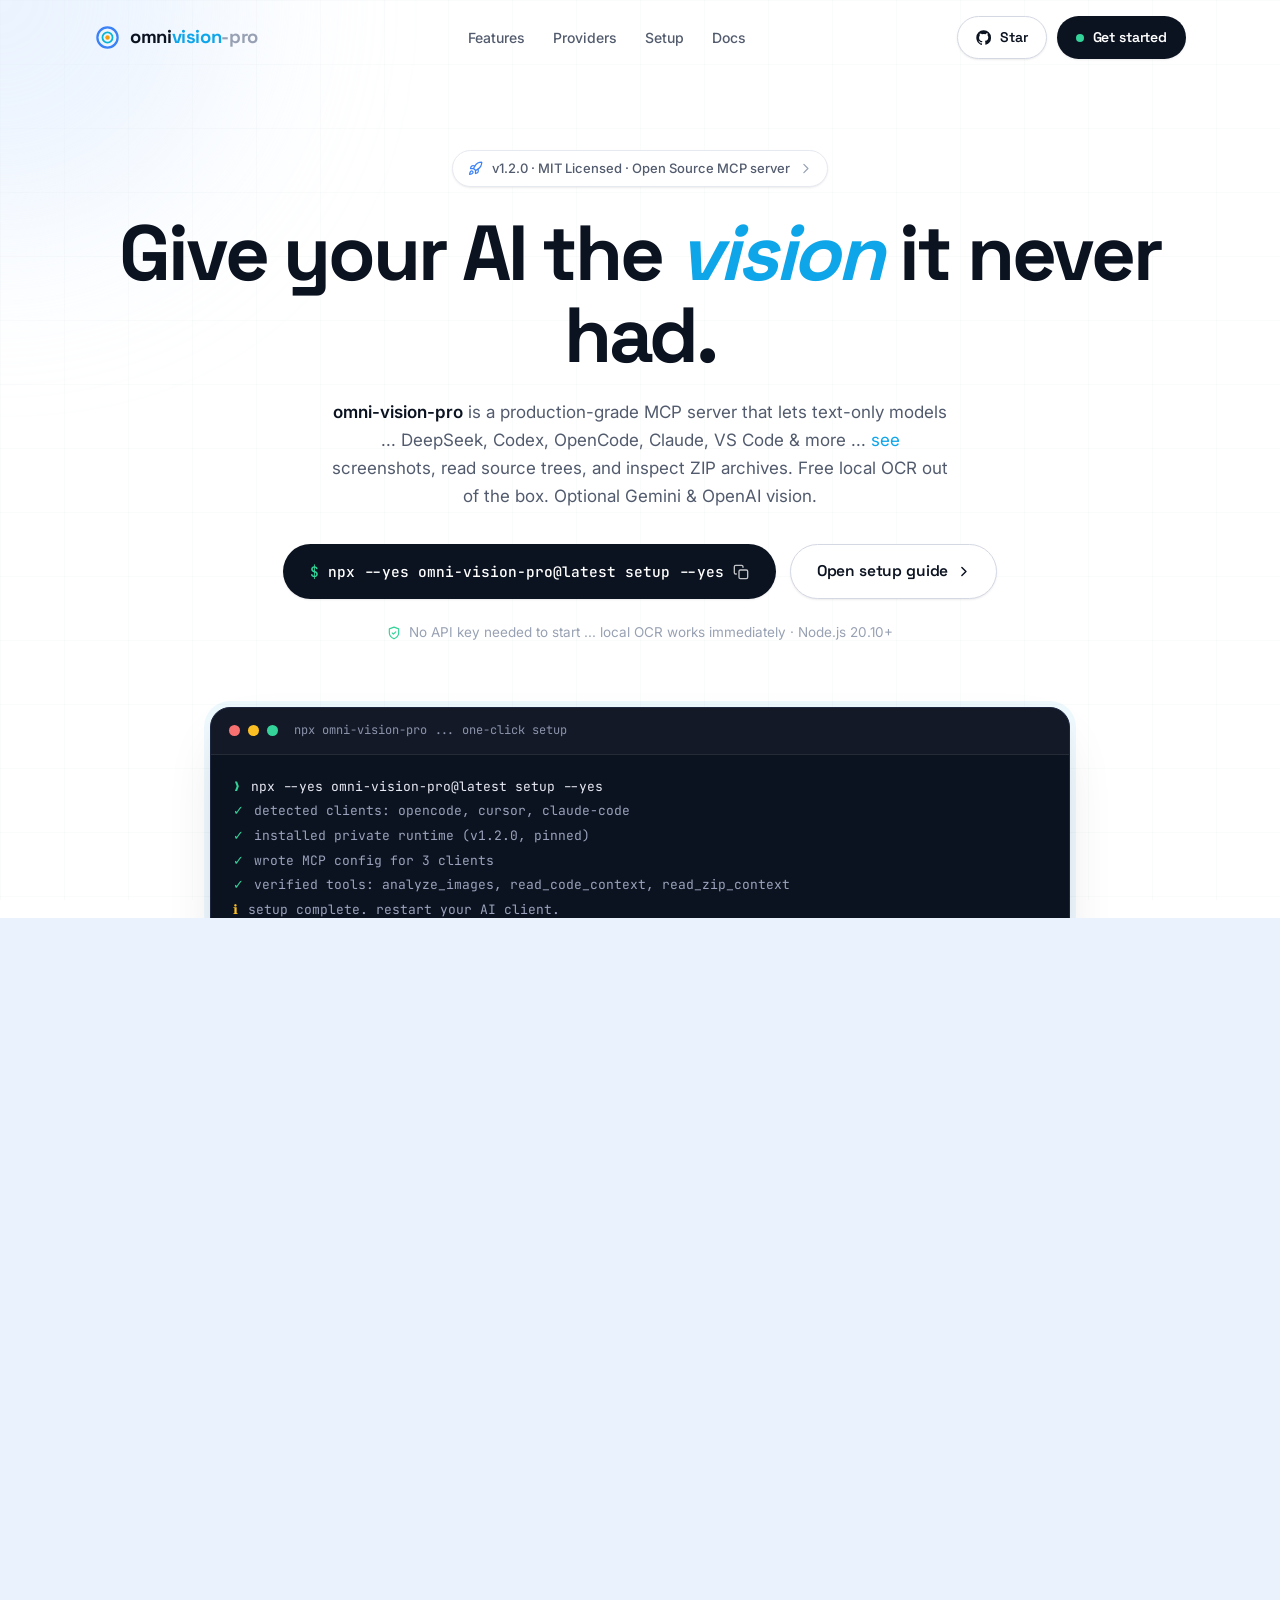
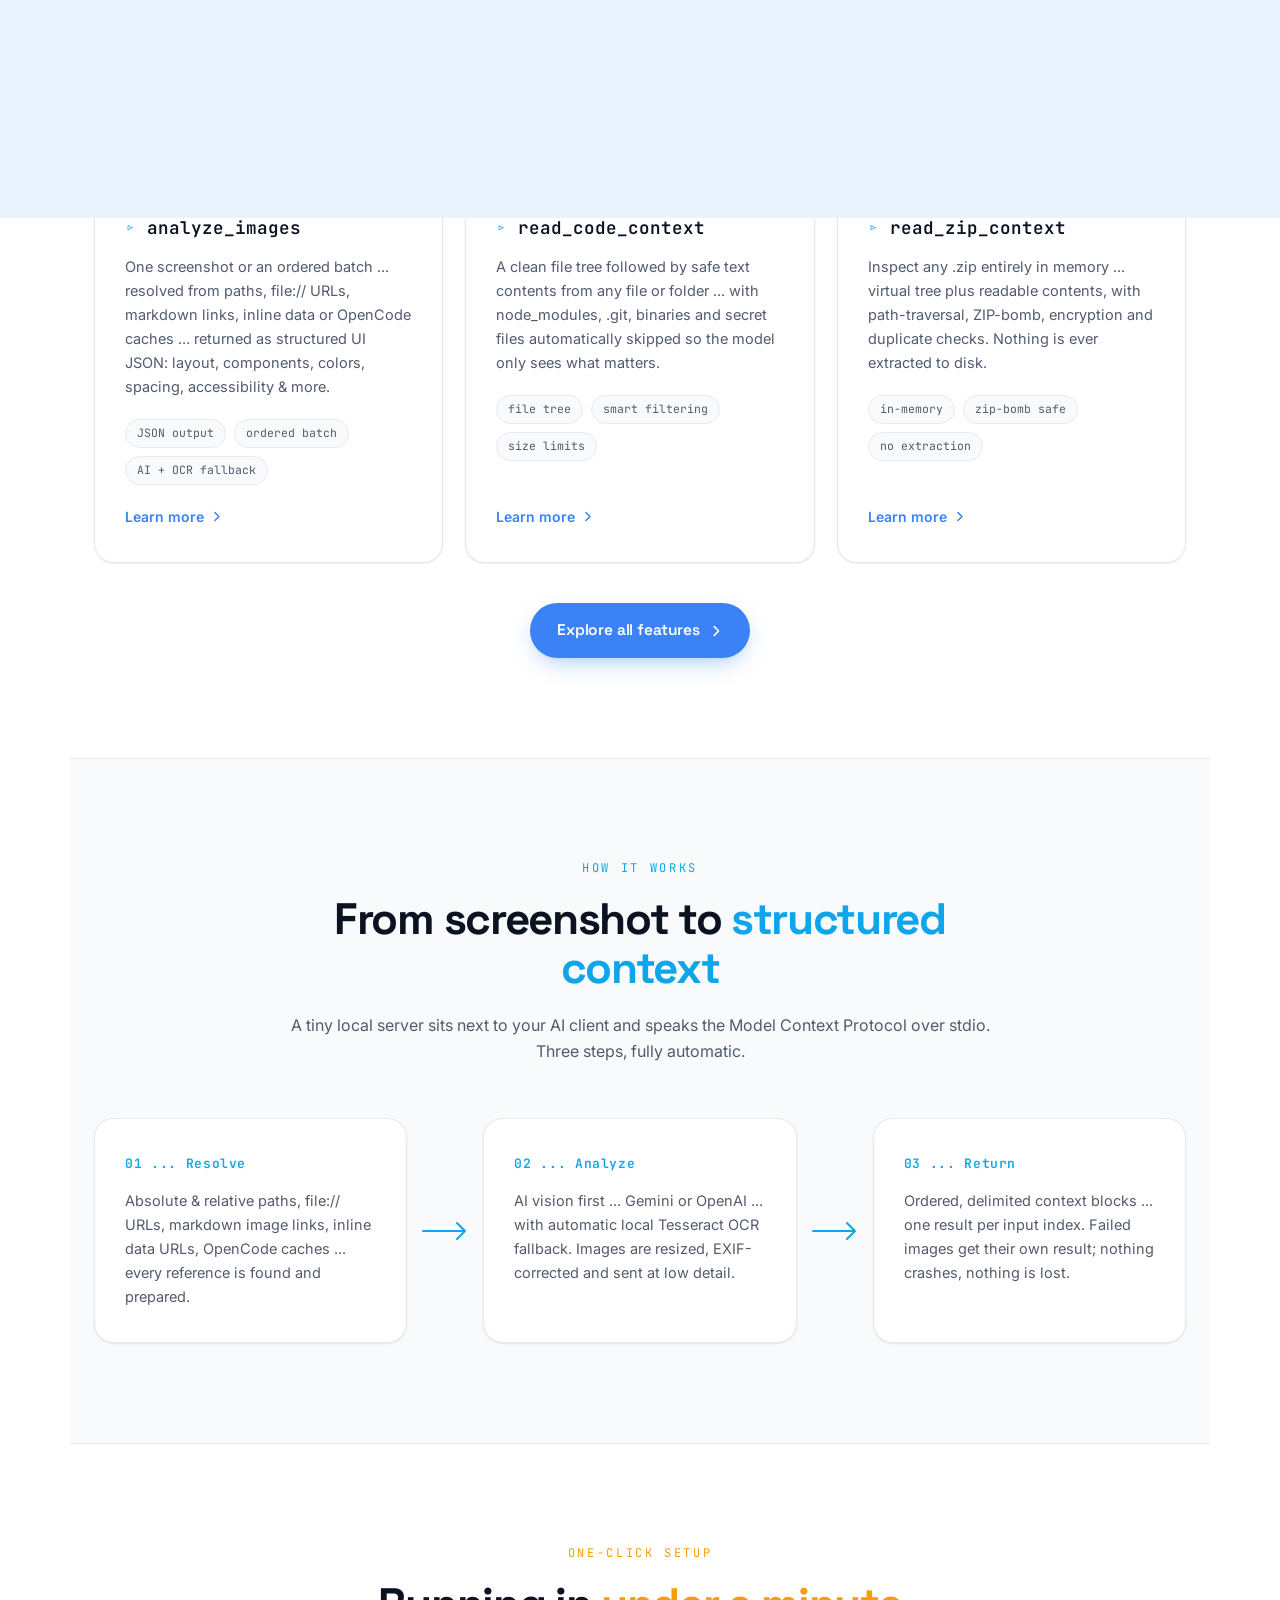
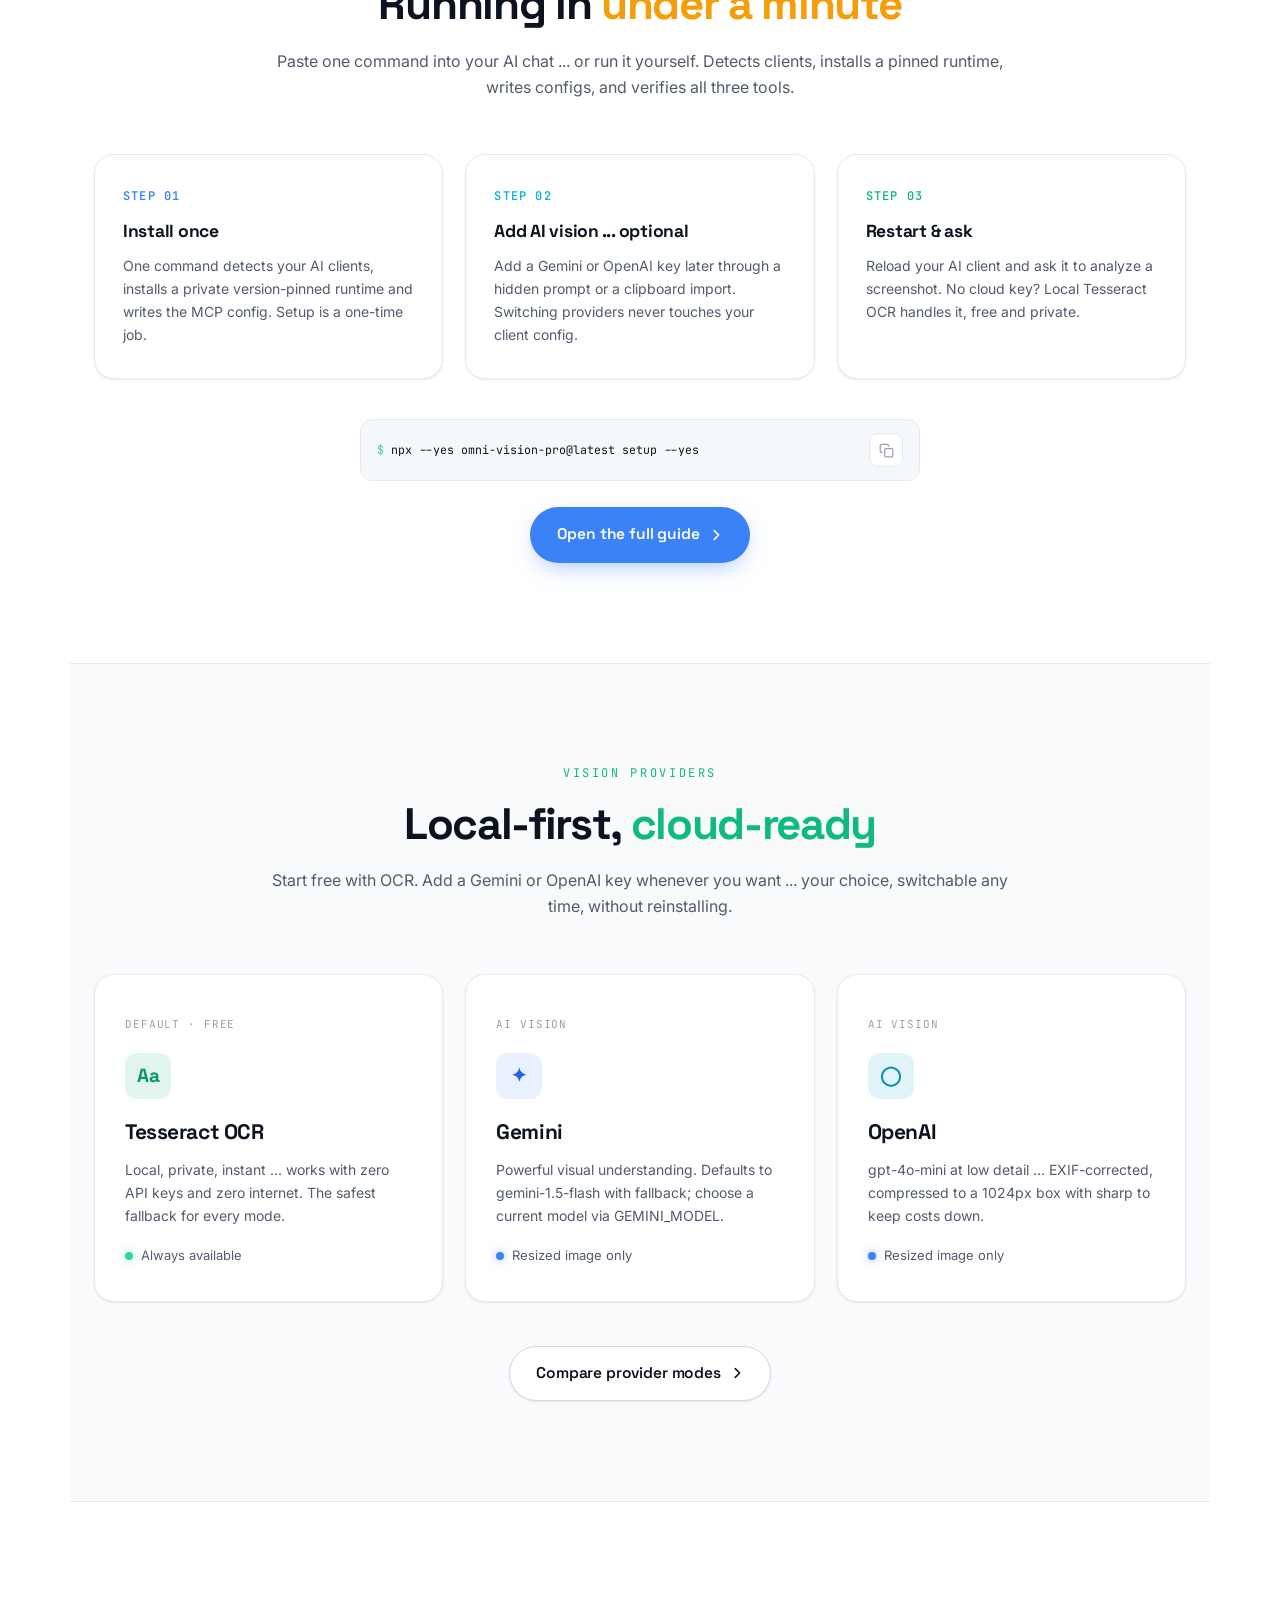
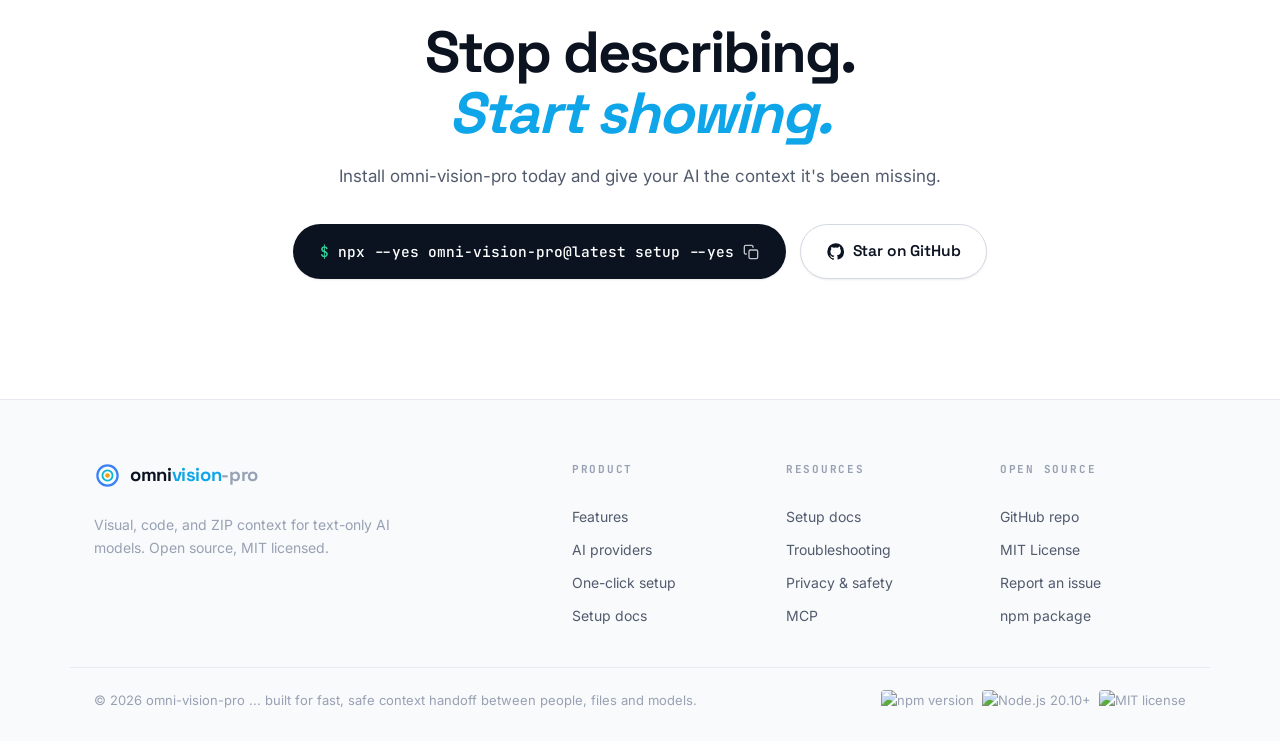
==== commit a3f23817: "Remove all gradients and eye icons: solid light multi-color palette, new concentric-ring logo (nav/f" ====
--- a/index.html
+++ b/index.html
@@ -3,9 +3,9 @@
 <head>
   <meta charset="UTF-8" />
   <meta name="viewport" content="width=device-width, initial-scale=1.0" />
-  <title>omni-vision-pro ... eyes for text-only AI models</title>
+  <title>omni-vision-pro ... vision for text-only AI models</title>
   <meta name="description" content="Give DeepSeek, Codex, OpenCode, Claude Code, Cursor and other text-only models real vision. Analyze screenshots, inspect source trees and read ZIP archives through one local MCP server. One-command setup." />
-  <meta property="og:title" content="omni-vision-pro ... eyes for text-only AI models" />
+  <meta property="og:title" content="omni-vision-pro ... vision for text-only AI models" />
   <meta property="og:description" content="Resolve screenshots, inspect source trees, and read ZIP archives through one local MCP server. One-command setup, free local OCR, optional Gemini & OpenAI vision." />
   <meta property="og:type" content="website" />
   <meta property="og:url" content="https://omni-vision-pro-site.vercel.app/" />
@@ -17,20 +17,11 @@
 </head>
 <body>
 
-  <svg class="svg-defs" aria-hidden="true">
-    <defs>
-      <linearGradient id="brandGrad" x1="0" y1="0" x2="1" y2="1">
-        <stop offset="0" stop-color="#2563eb"/>
-        <stop offset="1" stop-color="#06b6d4"/>
-      </linearGradient>
-    </defs>
-  </svg>
-
   <div class="curtain" aria-hidden="true">
-    <svg class="curtain-mark" viewBox="0 0 24 24" fill="none" stroke="currentColor" stroke-width="1.6" stroke-linecap="round" stroke-linejoin="round">
-      <path d="M2 12s3.5-7 10-7 10 7 10 7-3.5 7-10 7-10-7-10-7Z"/>
-      <circle cx="12" cy="12" r="3"/>
-      <circle cx="12" cy="12" r="1.1" fill="currentColor" stroke="none"/>
+    <svg class="curtain-mark" viewBox="0 0 24 24" aria-hidden="true">
+      <circle cx="12" cy="12" r="9" fill="none" stroke="currentColor" stroke-width="1.6"/>
+      <circle cx="12" cy="12" r="4.5" fill="none" stroke="currentColor" stroke-width="1.2"/>
+      <circle cx="12" cy="12" r="2" fill="currentColor"/>
     </svg>
   </div>
   <div class="cursor-glow" aria-hidden="true"></div>
@@ -40,10 +31,10 @@
   <header class="nav" id="nav">
     <div class="nav-inner">
       <a class="brand" href="/" aria-label="omni-vision-pro ... back to home">
-        <svg class="brand-logo" viewBox="0 0 24 24" fill="none" stroke="url(#brandGrad)" stroke-width="1.9" stroke-linecap="round" stroke-linejoin="round" aria-hidden="true">
-          <path d="M2 12s3.5-7 10-7 10 7 10 7-3.5 7-10 7-10-7-10-7Z"/>
-          <circle cx="12" cy="12" r="3"/>
-          <circle cx="12" cy="12" r="1" fill="#06b6d4" stroke="none"/>
+        <svg class="brand-logo" viewBox="0 0 24 24" aria-hidden="true">
+          <circle cx="12" cy="12" r="9" fill="none" stroke="#3b82f6" stroke-width="2"/>
+          <circle cx="12" cy="12" r="4.5" fill="none" stroke="#06b6d4" stroke-width="1.6"/>
+          <circle cx="12" cy="12" r="2" fill="#f59e0b"/>
         </svg>
         <span class="brand-text">omni<span class="grad-text">vision</span><span class="brand-dim">-pro</span></span>
       </a>
@@ -80,7 +71,7 @@
 
         <h1 class="hero-title">
           Give your AI the
-          <span class="grad-text italic">eyes</span> it
+          <span class="txt-sky italic">vision</span> it
           never had.
         </h1>
 
@@ -137,17 +128,17 @@
 
     <!-- ============ STATS ============ -->
     <section class="stats">
-      <div class="stat reveal"><div class="stat-num" data-count="3">0</div><div class="stat-label">MCP tools</div></div>
-      <div class="stat reveal" data-reveal-delay="80"><div class="stat-num" data-count="6">0</div><div class="stat-label">AI clients supported</div></div>
-      <div class="stat reveal" data-reveal-delay="160"><div class="stat-num" data-count="3">0</div><div class="stat-label">vision paths ... Gemini, OpenAI, OCR</div></div>
-      <div class="stat reveal" data-reveal-delay="240"><div class="stat-num"><span class="big-zero">0</span></div><div class="stat-label">API keys required to start</div></div>
+      <div class="stat reveal stat-c1"><div class="stat-num" data-count="3">0</div><div class="stat-label">MCP tools</div></div>
+      <div class="stat reveal stat-c2" data-reveal-delay="80"><div class="stat-num" data-count="6">0</div><div class="stat-label">AI clients supported</div></div>
+      <div class="stat reveal stat-c3" data-reveal-delay="160"><div class="stat-num" data-count="3">0</div><div class="stat-label">vision paths ... Gemini, OpenAI, OCR</div></div>
+      <div class="stat reveal stat-c4" data-reveal-delay="240"><div class="stat-num"><span class="big-zero">0</span></div><div class="stat-label">API keys required to start</div></div>
     </section>
 
     <!-- ============ WHAT IT DOES ============ -->
     <section class="section" id="features">
       <div class="section-head reveal">
-        <p class="kicker">What it does</p>
-        <h2>One server. <span class="grad-text">Three superpowers.</span></h2>
+        <p class="kicker kicker-blue">What it does</p>
+        <h2>One server. <span class="txt-blue">Three superpowers.</span></h2>
         <p class="section-sub">omni-vision-pro turns your text-only AI assistant into a multimodal powerhouse ... no new tool, no copy-paste folders, no cloud dependency.</p>
       </div>
 
@@ -206,7 +197,7 @@
     <section class="section section-alt">
       <div class="section-head reveal">
         <p class="kicker">How it works</p>
-        <h2>From screenshot to <span class="grad-text">structured context</span></h2>
+        <h2>From screenshot to <span class="txt-sky">structured context</span></h2>
         <p class="section-sub">A tiny local server sits next to your AI client and speaks the Model Context Protocol over stdio. Three steps, fully automatic.</p>
       </div>
 
@@ -235,23 +226,23 @@
     <!-- ============ ONE-CLICK SETUP ============ -->
     <section class="section" id="setup">
       <div class="section-head reveal">
-        <p class="kicker">One-click setup</p>
-        <h2>Running in <span class="grad-text">under a minute</span></h2>
+        <p class="kicker kicker-amber">One-click setup</p>
+        <h2>Running in <span class="txt-amber">under a minute</span></h2>
         <p class="section-sub">Paste one command into your AI chat ... or run it yourself. Detects clients, installs a pinned runtime, writes configs, and verifies all three tools.</p>
       </div>
 
       <div class="mini-setup">
-        <div class="mini-card reveal">
+        <div class="mini-card reveal c1">
           <div class="mini-num">STEP 01</div>
           <h3>Install once</h3>
           <p>One command detects your AI clients, installs a private version-pinned runtime and writes the MCP config. Setup is a one-time job.</p>
         </div>
-        <div class="mini-card reveal" data-reveal-delay="100">
+        <div class="mini-card reveal c2" data-reveal-delay="100">
           <div class="mini-num">STEP 02</div>
           <h3>Add AI vision ... optional</h3>
           <p>Add a Gemini or OpenAI key later through a hidden prompt or a clipboard import. Switching providers never touches your client config.</p>
         </div>
-        <div class="mini-card reveal" data-reveal-delay="200">
+        <div class="mini-card reveal c3" data-reveal-delay="200">
           <div class="mini-num">STEP 03</div>
           <h3>Restart &amp; ask</h3>
           <p>Reload your AI client and ask it to analyze a screenshot. No cloud key? Local Tesseract OCR handles it, free and private.</p>
@@ -272,8 +263,8 @@
     <!-- ============ PROVIDERS PREVIEW ============ -->
     <section class="section section-alt">
       <div class="section-head reveal">
-        <p class="kicker">Vision providers</p>
-        <h2>Local-first, <span class="grad-text">cloud-ready</span></h2>
+        <p class="kicker kicker-emerald">Vision providers</p>
+        <h2>Local-first, <span class="txt-emerald">cloud-ready</span></h2>
         <p class="section-sub">Start free with OCR. Add a Gemini or OpenAI key whenever you want ... your choice, switchable any time, without reinstalling.</p>
       </div>
 
@@ -311,7 +302,7 @@
     <!-- ============ FINAL CTA ============ -->
     <section class="final-cta">
       <div class="final-inner reveal">
-        <h2>Stop describing.<br /><span class="grad-text italic">Start showing.</span></h2>
+        <h2>Stop describing.<br /><span class="txt-sky italic">Start showing.</span></h2>
         <p>Install omni-vision-pro today and give your AI the context it's been missing.</p>
         <div class="final-btns">
           <button class="btn btn-primary btn-lg copy-btn" data-copy="npx --yes omni-vision-pro@latest setup --yes">
@@ -332,10 +323,10 @@
     <div class="footer-inner">
       <div class="footer-brand">
         <a class="brand" href="/">
-          <svg class="brand-logo" viewBox="0 0 24 24" fill="none" stroke="url(#brandGrad)" stroke-width="1.9" stroke-linecap="round" stroke-linejoin="round" aria-hidden="true">
-            <path d="M2 12s3.5-7 10-7 10 7 10 7-3.5 7-10 7-10-7-10-7Z"/>
-            <circle cx="12" cy="12" r="3"/>
-            <circle cx="12" cy="12" r="1" fill="#06b6d4" stroke="none"/>
+          <svg class="brand-logo" viewBox="0 0 24 24" aria-hidden="true">
+            <circle cx="12" cy="12" r="9" fill="none" stroke="#3b82f6" stroke-width="2"/>
+            <circle cx="12" cy="12" r="4.5" fill="none" stroke="#06b6d4" stroke-width="1.6"/>
+            <circle cx="12" cy="12" r="2" fill="#f59e0b"/>
           </svg>
           <span class="brand-text">omni<span class="grad-text">vision</span><span class="brand-dim">-pro</span></span>
         </a>
--- a/styles.css
+++ b/styles.css
@@ -1,6 +1,6 @@
 /* ============================================================
    omni-vision-pro ... product site styles
-   Theme: clean white · colorful accents · no violet · no boxes
+   Theme: clean white · solid light colors · no boxes
    ============================================================ */
 
 :root {
@@ -13,16 +13,15 @@
   --text: #0b1220;
   --text-dim: #525b6d;
   --text-faint: #98a1b3;
-  --blue: #2563eb;
+  --blue: #3b82f6;
   --sky: #0ea5e9;
-  --cyan: #0891b2;
-  --teal: #0d9488;
-  --emerald: #059669;
-  --green: #10b981;
-  --amber: #d97706;
-  --orange: #ea580c;
-  --rose: #e11d48;
-  --grad: linear-gradient(100deg, #2563eb 0%, #0ea5e9 55%, #06b6d4 100%);
+  --cyan: #06b6d4;
+  --teal: #14b8a6;
+  --emerald: #10b981;
+  --green: #34d399;
+  --amber: #f59e0b;
+  --orange: #fb923c;
+  --rose: #fb7185;
   --font-display: "Space Grotesk", sans-serif;
   --font-body: "Inter", sans-serif;
   --font-mono: "JetBrains Mono", monospace;
@@ -58,15 +57,13 @@
 button { font-family: inherit; cursor: pointer; }
 code { font-family: var(--font-mono); font-size: 0.86em; }
 
-.svg-defs { position: absolute; width: 0; height: 0; }
-
-/* ---------- page transition curtain (light veil) ---------- */
+/* ---------- page transition curtain (solid light veil) ---------- */
 
 .curtain {
   position: fixed;
   inset: 0;
   z-index: 9999;
-  background: linear-gradient(180deg, #f2f9ff 0%, #dcebfd 100%);
+  background: #eaf2fd;
   transform: translateY(102%);
   pointer-events: none;
   display: grid;
@@ -96,12 +93,8 @@
   position: fixed;
   inset: 0;
   z-index: -3;
-  background-image:
-    linear-gradient(rgba(11, 18, 32, 0.03) 1px, transparent 1px),
-    linear-gradient(90deg, rgba(11, 18, 32, 0.03) 1px, transparent 1px);
+  background-image: url("data:image/svg+xml;charset=utf-8,%3Csvg xmlns='http://www.w3.org/2000/svg' width='64' height='64'%3E%3Cpath d='M64 0H0v64' fill='none' stroke='%230b1220' stroke-opacity='0.035'/%3E%3C/svg%3E");
   background-size: 64px 64px;
-  mask-image: radial-gradient(ellipse 80% 50% at 50% 0%, black 20%, transparent 78%);
-  -webkit-mask-image: radial-gradient(ellipse 80% 50% at 50% 0%, black 20%, transparent 78%);
 }
 
 .cursor-glow {
@@ -109,7 +102,9 @@
   width: 460px;
   height: 460px;
   border-radius: 50%;
-  background: radial-gradient(circle, rgba(14, 165, 233, 0.05), transparent 62%);
+  background: #dbeafe;
+  filter: blur(90px);
+  opacity: 0.55;
   pointer-events: none;
   z-index: -1;
   transform: translate(-50%, -50%);
@@ -118,13 +113,15 @@
 
 /* ---------- shared ---------- */
 
-.grad-text {
-  background: var(--grad);
-  -webkit-background-clip: text;
-  background-clip: text;
-  color: transparent;
-}
+.grad-text { color: var(--sky); }
 .grad-text.italic { font-style: italic; }
+.txt-blue { color: var(--blue); }
+.txt-sky { color: var(--sky); }
+.txt-cyan { color: var(--cyan); }
+.txt-teal { color: var(--teal); }
+.txt-emerald { color: var(--emerald); }
+.txt-amber { color: var(--amber); }
+.italic { font-style: italic; }
 
 .btn {
   display: inline-flex;
@@ -160,22 +157,22 @@
 .btn-ghost:hover { border-color: #b9bfce; transform: translateY(-2px); box-shadow: var(--shadow-md); }
 
 .btn-blue {
-  background: linear-gradient(100deg, #2563eb, #0ea5e9);
+  background: #3b82f6;
   color: #fff;
-  box-shadow: 0 8px 24px -8px rgba(37, 99, 235, 0.5);
-}
-.btn-blue:hover { transform: translateY(-2px); box-shadow: 0 12px 30px -8px rgba(37, 99, 235, 0.6); }
+  box-shadow: 0 8px 24px -8px rgba(59, 130, 246, 0.55);
+}
+.btn-blue:hover { background: #2563eb; transform: translateY(-2px); box-shadow: 0 12px 30px -8px rgba(59, 130, 246, 0.65); }
 
 .dot-pulse {
   width: 8px; height: 8px; border-radius: 50%;
   background: var(--green);
-  box-shadow: 0 0 0 0 rgba(16, 185, 129, 0.4);
+  box-shadow: 0 0 0 0 rgba(52, 211, 153, 0.4);
   animation: pulse 1.8s infinite;
 }
 @keyframes pulse {
-  0% { box-shadow: 0 0 0 0 rgba(16, 185, 129, 0.4); }
-  70% { box-shadow: 0 0 0 8px rgba(16, 185, 129, 0); }
-  100% { box-shadow: 0 0 0 0 rgba(16, 185, 129, 0); }
+  0% { box-shadow: 0 0 0 0 rgba(52, 211, 153, 0.4); }
+  70% { box-shadow: 0 0 0 8px rgba(52, 211, 153, 0); }
+  100% { box-shadow: 0 0 0 0 rgba(52, 211, 153, 0); }
 }
 
 .cmd-prefix { color: #34d399; font-family: var(--font-mono); }
@@ -219,7 +216,7 @@
   left: 0; right: 0; bottom: -2px;
   height: 2px;
   border-radius: 2px;
-  background: var(--grad);
+  background: var(--blue);
 }
 
 .nav-cta { display: flex; align-items: center; gap: 10px; }
@@ -293,7 +290,7 @@
   margin: 60px auto 0;
   border-radius: var(--radius-lg);
   border: 1px solid #1e2740;
-  background: linear-gradient(180deg, #10172b, #0b1220);
+  background: #0b1220;
   box-shadow: var(--shadow-lg), 0 0 0 6px rgba(14, 165, 233, 0.07);
   overflow: hidden;
   text-align: left;
@@ -337,7 +334,7 @@
   overflow: hidden;
   padding: 16px 0;
 }
-.marquee { overflow: hidden; mask-image: linear-gradient(90deg, transparent, black 12%, black 88%, transparent); -webkit-mask-image: linear-gradient(90deg, transparent, black 12%, black 88%, transparent); }
+.marquee { overflow: hidden; }
 .marquee-track {
   display: flex;
   gap: 56px;
@@ -378,11 +375,12 @@
   font-weight: 700;
   font-size: 42px;
   letter-spacing: -0.03em;
-  background: var(--grad);
-  -webkit-background-clip: text;
-  background-clip: text;
-  color: transparent;
-}
+  color: var(--c, var(--sky));
+}
+.stat-c1 { --c: var(--blue); }
+.stat-c2 { --c: var(--cyan); }
+.stat-c3 { --c: var(--emerald); }
+.stat-c4 { --c: var(--amber); }
 .stat-num .big-zero { font-size: 46px; }
 .stat-label { margin-top: 6px; font-size: 13.5px; color: var(--text-dim); }
 
@@ -407,6 +405,11 @@
   color: var(--sky);
   margin-bottom: 16px;
 }
+.kicker-blue { color: var(--blue); }
+.kicker-cyan { color: var(--cyan); }
+.kicker-teal { color: var(--teal); }
+.kicker-emerald { color: var(--emerald); }
+.kicker-amber { color: var(--amber); }
 .section-head h2 {
   font-family: var(--font-display);
   font-weight: 700;
@@ -568,8 +571,8 @@
 .prov-card p { margin-top: 8px; color: var(--text-dim); font-size: 14px; }
 .prov-status { margin-top: 18px; font-size: 13px; color: var(--text-dim); display: flex; align-items: center; gap: 8px; }
 .status-dot { width: 8px; height: 8px; border-radius: 50%; }
-.status-dot.g { background: var(--green); box-shadow: 0 0 8px rgba(16, 185, 129, 0.5); }
-.status-dot.b { background: var(--blue); box-shadow: 0 0 8px rgba(37, 99, 235, 0.5); }
+.status-dot.g { background: var(--green); box-shadow: 0 0 8px rgba(52, 211, 153, 0.5); }
+.status-dot.b { background: var(--blue); box-shadow: 0 0 8px rgba(59, 130, 246, 0.5); }
 
 /* ---------- mode table ---------- */
 
@@ -626,9 +629,11 @@
   font-weight: 700;
   font-size: 17px;
   color: #fff;
-  background: linear-gradient(135deg, #2563eb, #0ea5e9);
-  box-shadow: 0 8px 20px -6px rgba(14, 165, 233, 0.45);
-}
+  background: #3b82f6;
+  box-shadow: 0 8px 20px -6px rgba(59, 130, 246, 0.5);
+}
+.step-num.c2 { background: #06b6d4; box-shadow: 0 8px 20px -6px rgba(6, 182, 212, 0.5); }
+.step-num.c3 { background: #10b981; box-shadow: 0 8px 20px -6px rgba(16, 185, 129, 0.5); }
 .step-body h4 { font-family: var(--font-display); font-size: 18px; letter-spacing: -0.015em; margin-bottom: 10px; }
 .step-body > p { color: var(--text-dim); font-size: 14.5px; margin-bottom: 14px; }
 .step-note { font-size: 13px; color: var(--text-faint); margin-top: 12px !important; }
@@ -656,8 +661,11 @@
   font-size: 12px;
   font-weight: 600;
   letter-spacing: 0.1em;
-  color: var(--sky);
-}
+  color: var(--c, var(--sky));
+}
+.mini-card.c1 { --c: var(--blue); }
+.mini-card.c2 { --c: var(--cyan); }
+.mini-card.c3 { --c: var(--emerald); }
 .mini-card h3 { margin-top: 10px; font-family: var(--font-display); font-size: 17.5px; letter-spacing: -0.015em; }
 .mini-card p { margin-top: 8px; color: var(--text-dim); font-size: 14px; }
 
@@ -691,8 +699,8 @@
   transition: all 0.2s;
 }
 .code-copy:hover { color: var(--text); border-color: var(--border-strong); background: var(--bg-soft); }
-.code-block.copied { border-color: rgba(16, 185, 129, 0.4); }
-.code-copy.copied { color: var(--green); border-color: rgba(16, 185, 129, 0.45); }
+.code-block.copied { border-color: rgba(52, 211, 153, 0.4); }
+.code-copy.copied { color: var(--green); border-color: rgba(52, 211, 153, 0.45); }
 
 .quote-block { background: #eef7ff; border-color: rgba(37, 99, 235, 0.22); }
 .quote-block code { color: var(--text-dim); font-style: italic; }
@@ -899,13 +907,6 @@
   padding: 120px 24px;
   text-align: center;
   overflow: hidden;
-}
-.final-cta::before {
-  content: "";
-  position: absolute;
-  inset: 0;
-  background: radial-gradient(ellipse 55% 65% at 50% 50%, rgba(37, 99, 235, 0.06), transparent 70%);
-  pointer-events: none;
 }
 .final-inner { position: relative; max-width: 780px; margin: 0 auto; }
 .final-inner h2 {
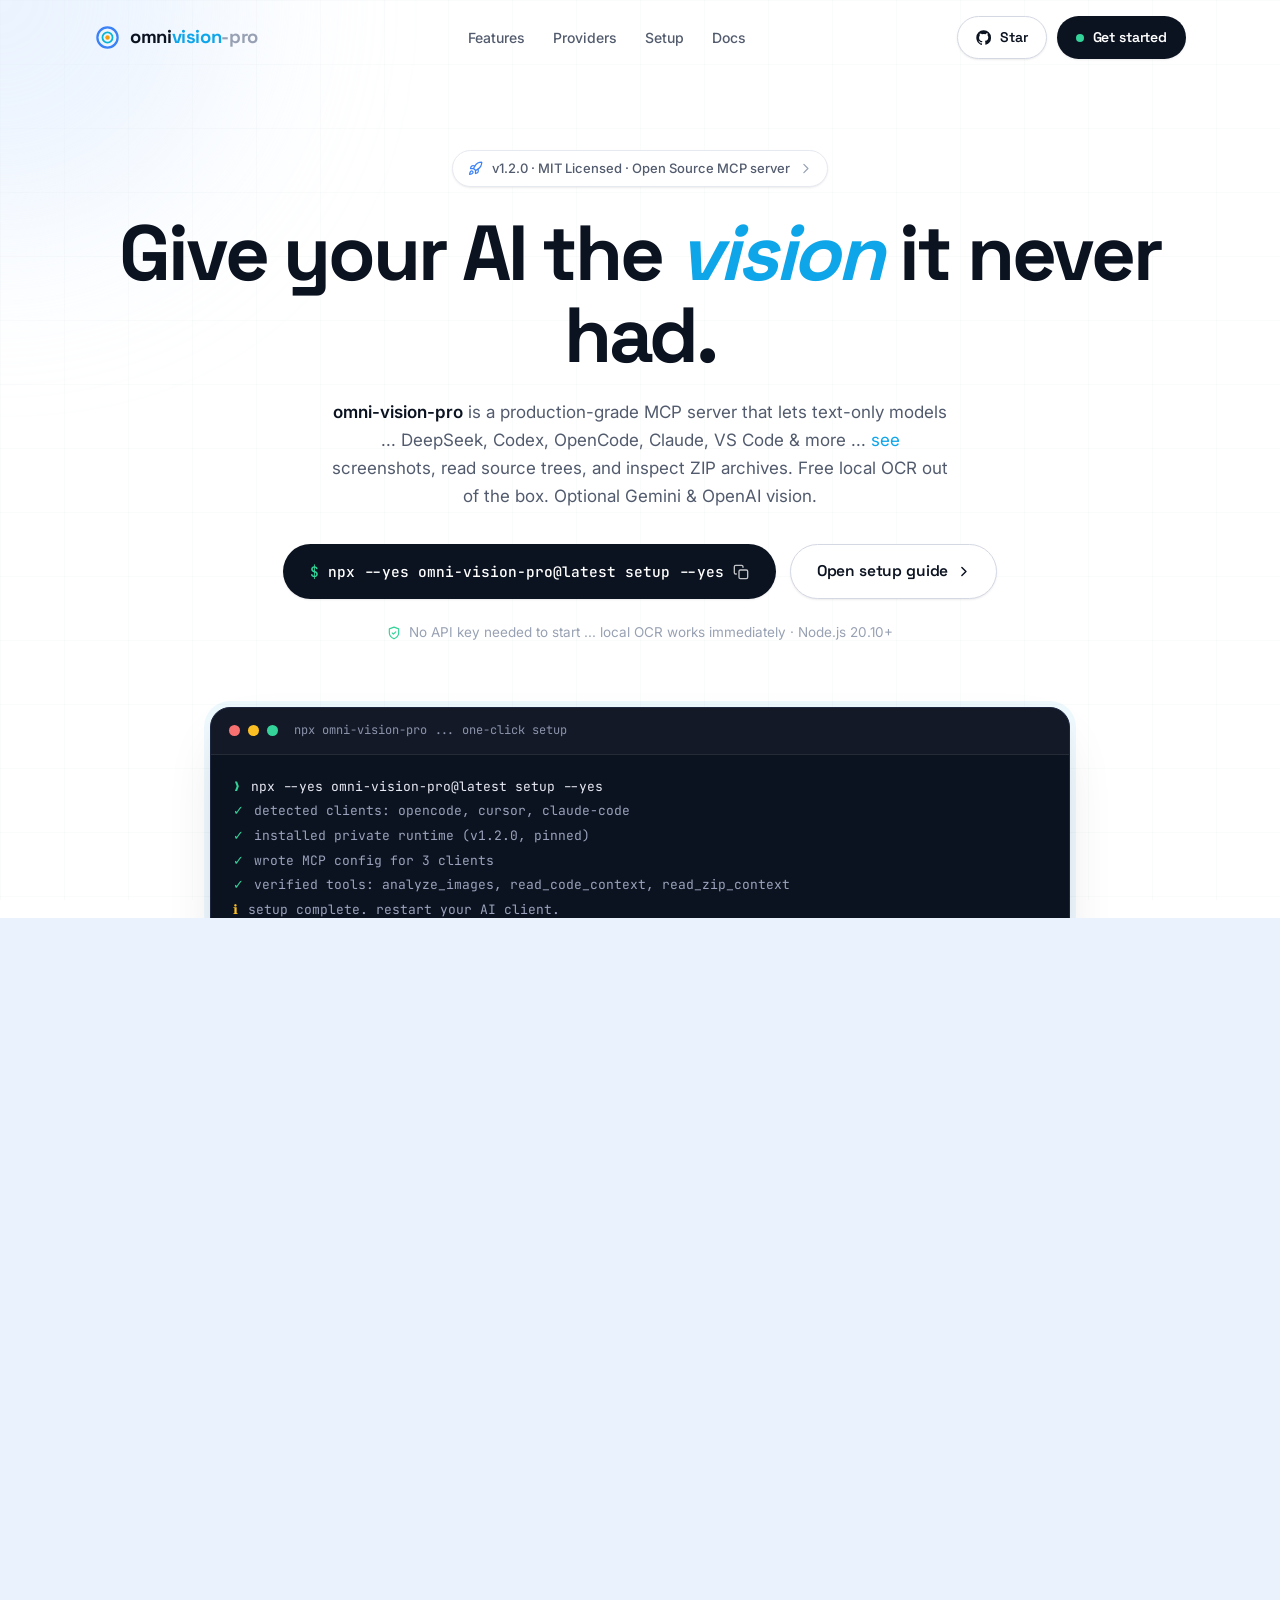
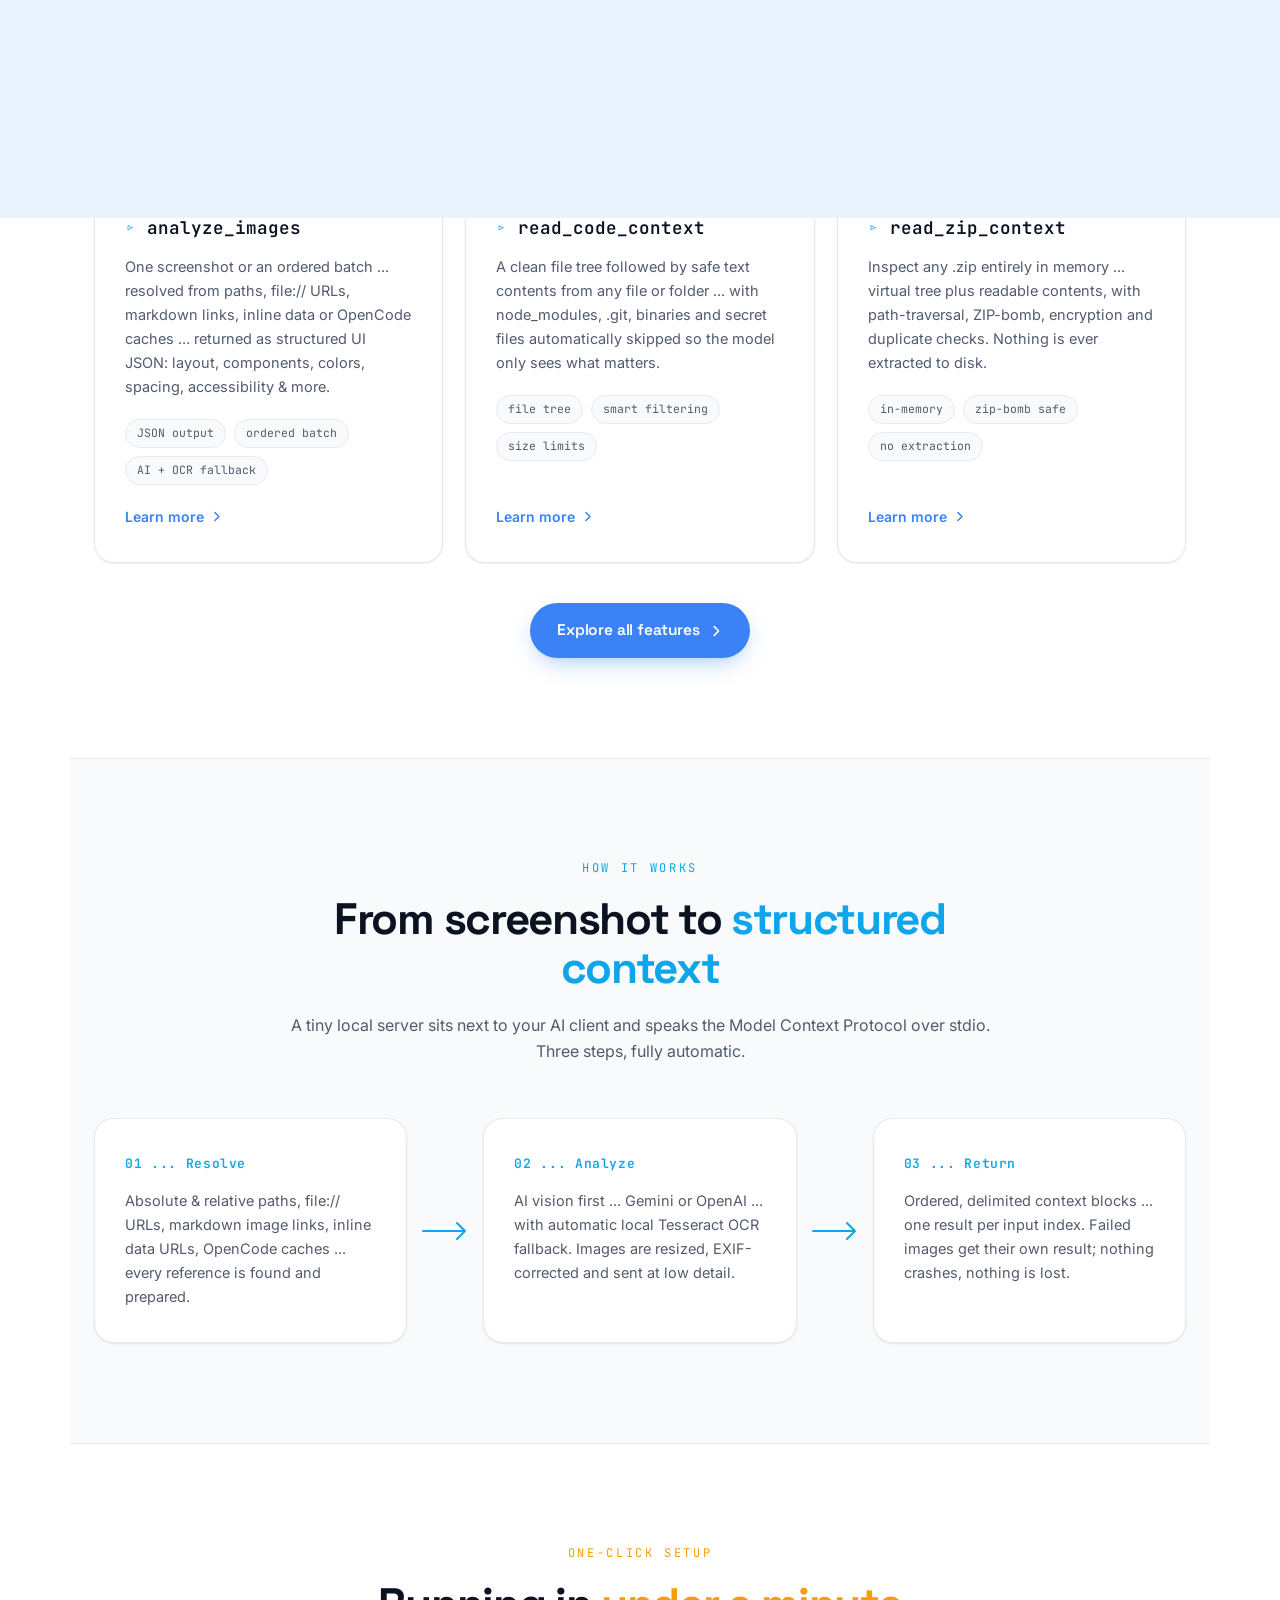
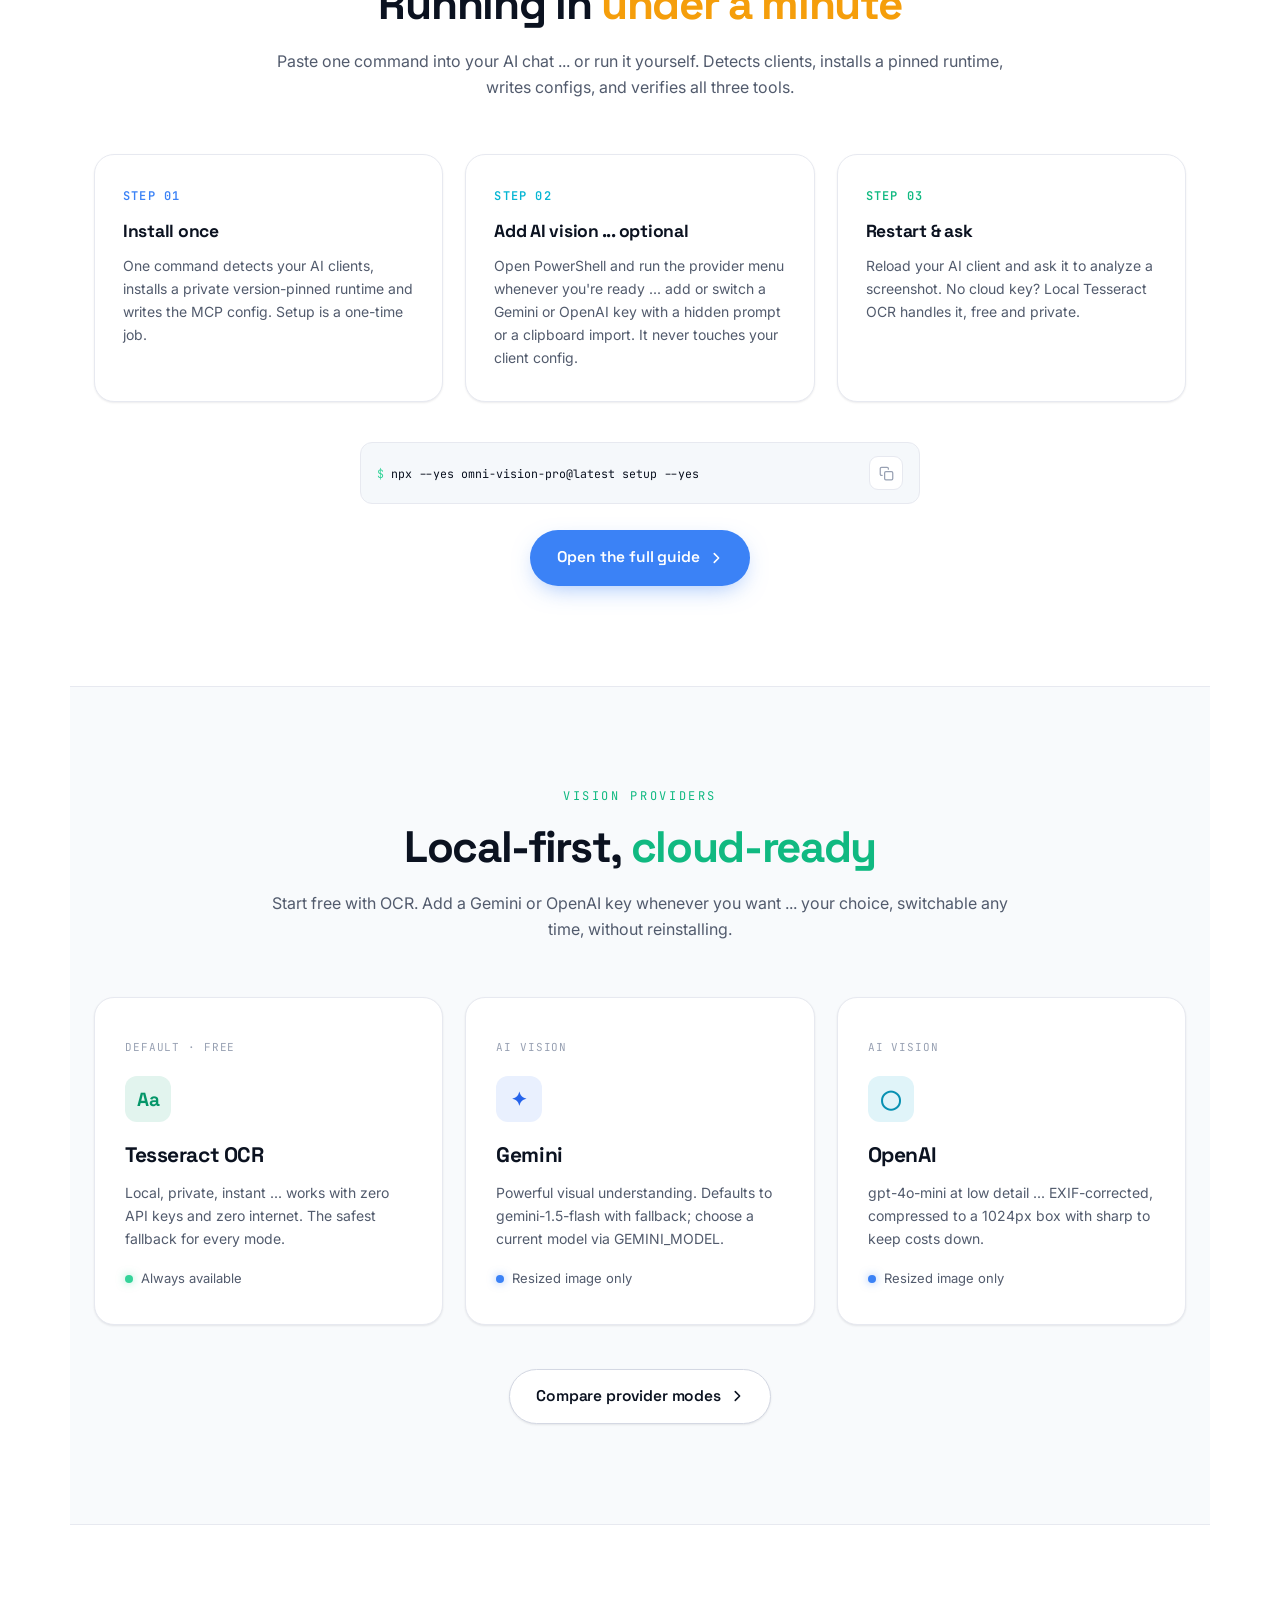
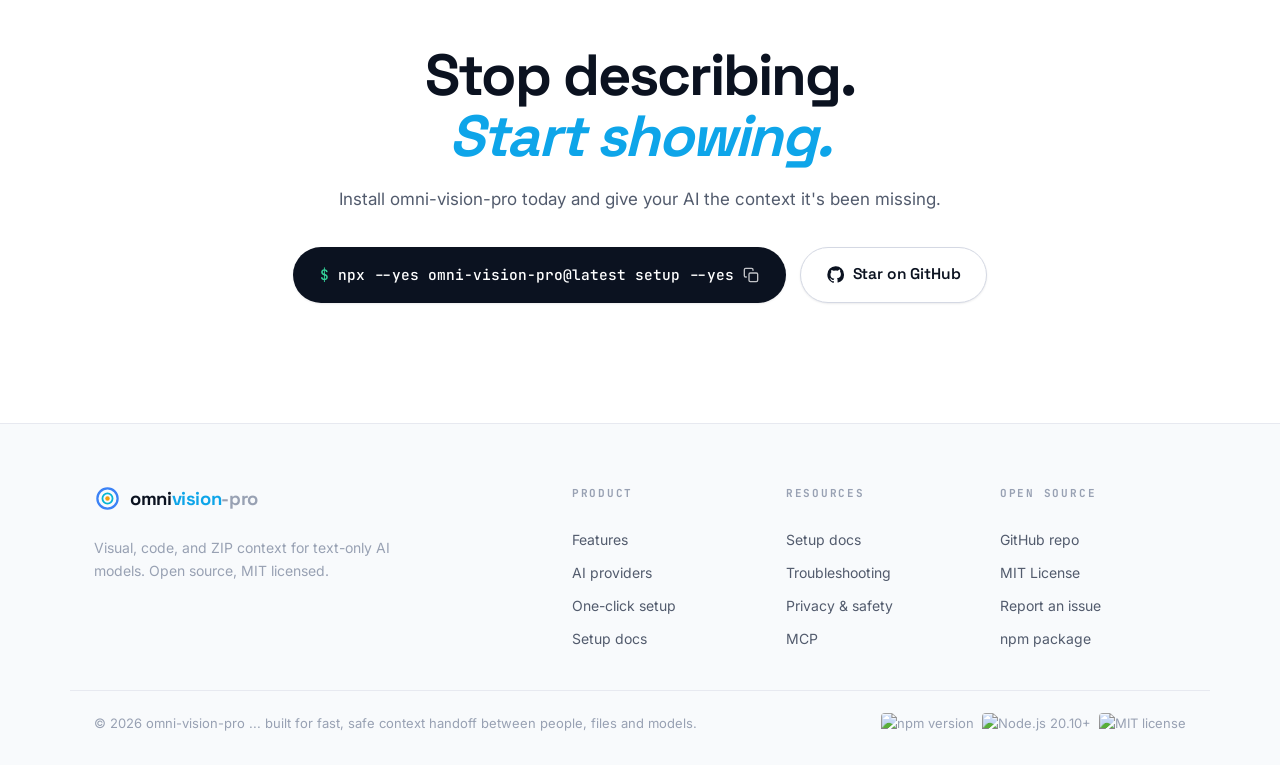
==== commit 57afedfa: "Fix link previews: og:url + sitemap point to omni.nurlab.xyz instead of removed vercel.app domain" ====
--- a/index.html
+++ b/index.html
@@ -8,7 +8,7 @@
   <meta property="og:title" content="omni-vision-pro ... vision for text-only AI models" />
   <meta property="og:description" content="Resolve screenshots, inspect source trees, and read ZIP archives through one local MCP server. One-command setup, free local OCR, optional Gemini & OpenAI vision." />
   <meta property="og:type" content="website" />
-  <meta property="og:url" content="https://omni-vision-pro-site.vercel.app/" />
+  <meta property="og:url" content="https://omni.nurlab.xyz/" />
   <link rel="icon" type="image/svg+xml" href="/favicon.svg" />
   <link rel="preconnect" href="https://fonts.googleapis.com" />
   <link rel="preconnect" href="https://fonts.gstatic.com" crossorigin />
@@ -26,6 +26,41 @@
   </div>
   <div class="cursor-glow" aria-hidden="true"></div>
   <div class="bg-grid" aria-hidden="true"></div>
+
+  <!-- ============ MOBILE BLOOM MENU ============ -->
+  <button class="menu-trigger" id="menuTrigger" aria-label="Open menu" aria-expanded="false" aria-controls="menuOverlay">
+    <span class="mt-dot mt-d1"></span>
+    <span class="mt-dot mt-d2"></span>
+    <span class="mt-dot mt-d3"></span>
+  </button>
+
+  <div class="menu-overlay" id="menuOverlay" aria-hidden="true">
+    <div class="menu-ring" aria-hidden="true"></div>
+    <div class="menu-fan">
+      <div class="menu-card mc-a">
+        <span class="mc-dot" aria-hidden="true"></span>
+        <p class="mc-label">Explore</p>
+        <a href="/features" data-page="features">Features<svg viewBox="0 0 16 16" fill="none" stroke="currentColor" stroke-width="1.8" stroke-linecap="round" stroke-linejoin="round" aria-hidden="true"><path d="M6 3l5 5-5 5"/></svg></a>
+        <a href="/providers" data-page="providers">Providers<svg viewBox="0 0 16 16" fill="none" stroke="currentColor" stroke-width="1.8" stroke-linecap="round" stroke-linejoin="round" aria-hidden="true"><path d="M6 3l5 5-5 5"/></svg></a>
+        <a href="/privacy" data-page="privacy">Privacy<svg viewBox="0 0 16 16" fill="none" stroke="currentColor" stroke-width="1.8" stroke-linecap="round" stroke-linejoin="round" aria-hidden="true"><path d="M6 3l5 5-5 5"/></svg></a>
+      </div>
+      <div class="menu-card mc-b">
+        <span class="mc-dot" aria-hidden="true"></span>
+        <p class="mc-label">Get started</p>
+        <a href="/setup" data-page="setup">One-click setup<svg viewBox="0 0 16 16" fill="none" stroke="currentColor" stroke-width="1.8" stroke-linecap="round" stroke-linejoin="round" aria-hidden="true"><path d="M6 3l5 5-5 5"/></svg></a>
+        <a href="/docs" data-page="docs">Setup docs<svg viewBox="0 0 16 16" fill="none" stroke="currentColor" stroke-width="1.8" stroke-linecap="round" stroke-linejoin="round" aria-hidden="true"><path d="M6 3l5 5-5 5"/></svg></a>
+        <a href="/" data-page="home">Home<svg viewBox="0 0 16 16" fill="none" stroke="currentColor" stroke-width="1.8" stroke-linecap="round" stroke-linejoin="round" aria-hidden="true"><path d="M6 3l5 5-5 5"/></svg></a>
+      </div>
+      <div class="menu-card mc-c">
+        <span class="mc-dot" aria-hidden="true"></span>
+        <p class="mc-label">Community</p>
+        <a href="https://github.com/0xnurrabby/omni-vision-pro" target="_blank" rel="noopener">GitHub<svg viewBox="0 0 16 16" fill="none" stroke="currentColor" stroke-width="1.8" stroke-linecap="round" stroke-linejoin="round" aria-hidden="true"><path d="M6 3l5 5-5 5"/></svg></a>
+        <a href="https://www.npmjs.com/package/omni-vision-pro" target="_blank" rel="noopener">npm package<svg viewBox="0 0 16 16" fill="none" stroke="currentColor" stroke-width="1.8" stroke-linecap="round" stroke-linejoin="round" aria-hidden="true"><path d="M6 3l5 5-5 5"/></svg></a>
+        <a href="https://modelcontextprotocol.io" target="_blank" rel="noopener">MCP protocol<svg viewBox="0 0 16 16" fill="none" stroke="currentColor" stroke-width="1.8" stroke-linecap="round" stroke-linejoin="round" aria-hidden="true"><path d="M6 3l5 5-5 5"/></svg></a>
+      </div>
+    </div>
+    <button class="menu-close" id="menuClose" aria-label="Close menu"><svg viewBox="0 0 24 24" fill="none" stroke="currentColor" stroke-width="2" stroke-linecap="round" stroke-linejoin="round" aria-hidden="true"><path d="M18 6 6 18M6 6l12 12"/></svg>Close</button>
+  </div>
 
   <!-- ============ NAV ============ -->
   <header class="nav" id="nav">
@@ -240,7 +275,7 @@
         <div class="mini-card reveal c2" data-reveal-delay="100">
           <div class="mini-num">STEP 02</div>
           <h3>Add AI vision ... optional</h3>
-          <p>Add a Gemini or OpenAI key later through a hidden prompt or a clipboard import. Switching providers never touches your client config.</p>
+          <p>Open PowerShell and run the provider menu whenever you're ready ... add or switch a Gemini or OpenAI key with a hidden prompt or a clipboard import. It never touches your client config.</p>
         </div>
         <div class="mini-card reveal c3" data-reveal-delay="200">
           <div class="mini-num">STEP 03</div>
--- a/styles.css
+++ b/styles.css
@@ -1006,3 +1006,257 @@
   .nav-inner { padding: 14px 18px; }
   .hero-cta .btn-lg { width: 100%; }
 }
+
+/* ============================================================
+   MOBILE BLOOM MENU ... three dots that bloom into a fan
+   ============================================================ */
+
+.menu-trigger {
+  position: fixed;
+  right: max(18px, env(safe-area-inset-right));
+  bottom: max(18px, env(safe-area-inset-bottom));
+  z-index: 300;
+  width: 58px;
+  height: 58px;
+  border-radius: 50%;
+  border: 1px solid var(--border);
+  background: rgba(255, 255, 255, 0.92);
+  backdrop-filter: blur(10px);
+  -webkit-backdrop-filter: blur(10px);
+  box-shadow: var(--shadow-md);
+  display: none;
+  align-items: center;
+  justify-content: center;
+  gap: 4px;
+  padding: 0;
+  transition: transform 0.25s ease, opacity 0.3s ease, box-shadow 0.25s ease;
+  -webkit-tap-highlight-color: transparent;
+}
+.menu-trigger:active { transform: scale(0.9); }
+.mt-dot { width: 7px; height: 7px; border-radius: 50%; }
+.mt-d1 { background: #3b82f6; animation: dotPulse 2.6s ease-in-out infinite; }
+.mt-d2 { background: #06b6d4; animation: dotPulse 2.6s ease-in-out 0.4s infinite; }
+.mt-d3 { background: #f59e0b; animation: dotPulse 2.6s ease-in-out 0.8s infinite; }
+@keyframes dotPulse {
+  0%, 100% { transform: scale(1); }
+  50% { transform: scale(1.45); }
+}
+
+body.menu-open .menu-trigger { opacity: 0; transform: scale(0.6); pointer-events: none; }
+
+.menu-overlay {
+  position: fixed;
+  inset: 0;
+  z-index: 290;
+  display: grid;
+  place-items: center;
+  overflow: hidden;
+  background: rgba(248, 250, 252, 0.78);
+  backdrop-filter: blur(22px);
+  -webkit-backdrop-filter: blur(22px);
+  opacity: 0;
+  visibility: hidden;
+  transition: opacity 0.45s ease, visibility 0s linear 0.45s;
+}
+body.menu-open .menu-overlay { opacity: 1; visibility: visible; transition: opacity 0.45s ease, visibility 0s; }
+
+.menu-ring {
+  position: absolute;
+  width: 92px;
+  height: 92px;
+  border-radius: 50%;
+  border: 1.5px solid rgba(59, 130, 246, 0.35);
+  opacity: 0;
+  transform: scale(0.35);
+  pointer-events: none;
+}
+body.menu-open .menu-ring {
+  transform: scale(7);
+  opacity: 0;
+  transition: transform 1.15s cubic-bezier(0.22, 1, 0.36, 1), opacity 0.5s ease 0.45s;
+}
+
+.menu-fan {
+  position: relative;
+  display: flex;
+  align-items: flex-start;
+  padding: 30px 24px 46px;
+}
+
+.menu-card {
+  position: relative;
+  width: 124px;
+  margin: 0 -14px;
+  padding: 26px 10px 14px;
+  border-radius: 22px;
+  background: #fff;
+  border: 1px solid var(--border);
+  box-shadow: var(--shadow-lg);
+  opacity: 0;
+  transform: translateY(80px) scale(0.35);
+  transition: transform 0.6s cubic-bezier(0.34, 1.56, 0.64, 1), opacity 0.4s ease;
+}
+.mc-a { --accent: #3b82f6; --tint: #eef4ff; z-index: 1; }
+.mc-b { --accent: #06b6d4; --tint: #e7f8fa; z-index: 2; }
+.mc-c { --accent: #f59e0b; --tint: #fef4e4; z-index: 1; }
+
+body.menu-open .mc-a { transform: rotate(-8deg) translate(-16px, 10px); }
+body.menu-open .mc-b { transform: translateY(-6px); }
+body.menu-open .mc-c { transform: rotate(8deg) translate(16px, 10px); }
+body.menu-open .menu-card { opacity: 1; }
+
+body.menu-open .menu-card { animation: cardFloat 4.2s ease-in-out infinite; }
+body.menu-open .mc-b { animation-delay: 0.7s; }
+body.menu-open .mc-c { animation-delay: 1.4s; }
+@keyframes cardFloat {
+  0%, 100% { margin-top: 0; }
+  50% { margin-top: -6px; }
+}
+
+.mc-dot {
+  position: absolute;
+  top: -10px;
+  left: 50%;
+  margin-left: -9px;
+  width: 18px;
+  height: 18px;
+  border-radius: 50%;
+  background: var(--accent);
+  box-shadow: 0 4px 14px -2px var(--accent);
+  transform: scale(0);
+  transition: transform 0.5s cubic-bezier(0.34, 1.56, 0.64, 1);
+}
+body.menu-open .mc-a .mc-dot { transition-delay: 0.2s; }
+body.menu-open .mc-b .mc-dot { transition-delay: 0.28s; }
+body.menu-open .mc-c .mc-dot { transition-delay: 0.36s; }
+body.menu-open .mc-dot { transform: scale(1); }
+
+.mc-label {
+  font-family: var(--font-mono);
+  font-size: 10px;
+  letter-spacing: 0.14em;
+  text-transform: uppercase;
+  color: var(--accent);
+  margin-bottom: 6px;
+  padding: 0 4px;
+  opacity: 0;
+  transition: opacity 0.35s ease;
+}
+body.menu-open .mc-a .mc-label { transition-delay: 0.26s; }
+body.menu-open .mc-b .mc-label { transition-delay: 0.34s; }
+body.menu-open .mc-c .mc-label { transition-delay: 0.42s; }
+body.menu-open .mc-label { opacity: 1; }
+
+.menu-card a {
+  display: flex;
+  align-items: center;
+  justify-content: space-between;
+  gap: 6px;
+  padding: 9px 10px;
+  margin: 3px -2px;
+  border-radius: 11px;
+  font-family: var(--font-display);
+  font-weight: 600;
+  font-size: 13.5px;
+  color: var(--text);
+  opacity: 0;
+  transform: translateX(16px);
+  transition:
+    opacity 0.4s ease calc(var(--d, 0s) + var(--i, 0) * 0.06s),
+    transform 0.4s ease calc(var(--d, 0s) + var(--i, 0) * 0.06s),
+    background 0.2s ease,
+    color 0.2s ease;
+}
+body.menu-open .menu-card a { opacity: 1; transform: none; }
+body.menu-open .mc-a { --d: 0.3s; }
+body.menu-open .mc-b { --d: 0.38s; }
+body.menu-open .mc-c { --d: 0.46s; }
+.menu-card a svg { width: 13px; height: 13px; color: var(--accent); flex-shrink: 0; transition: transform 0.25s ease; }
+.menu-card a:hover { background: var(--tint); }
+.menu-card a:hover svg { transform: translateX(3px); }
+.menu-card a.active { color: var(--accent); background: var(--tint); }
+.menu-card a.active svg { transform: translateX(3px); }
+
+.menu-close {
+  position: absolute;
+  top: max(20px, env(safe-area-inset-top));
+  right: max(18px, env(safe-area-inset-right));
+  display: inline-flex;
+  align-items: center;
+  gap: 7px;
+  padding: 10px 16px;
+  border-radius: 999px;
+  border: 1px solid var(--border);
+  background: #fff;
+  font-family: var(--font-display);
+  font-weight: 600;
+  font-size: 13.5px;
+  color: var(--text-dim);
+  box-shadow: var(--shadow-sm);
+  opacity: 0;
+  transform: translateY(-8px);
+  transition: opacity 0.35s ease 0.3s, transform 0.35s ease 0.3s, color 0.2s ease;
+  -webkit-tap-highlight-color: transparent;
+}
+body.menu-open .menu-close { opacity: 1; transform: none; }
+.menu-close svg { width: 15px; height: 15px; }
+.menu-close:active { transform: scale(0.94); }
+
+.menu-burst {
+  position: fixed;
+  width: 7px;
+  height: 7px;
+  border-radius: 50%;
+  pointer-events: none;
+  z-index: 295;
+}
+
+@media (max-width: 960px) {
+  .menu-trigger { display: flex; }
+}
+
+@media (max-width: 340px) {
+  .menu-card { width: 104px; margin: 0 -16px; padding: 24px 8px 12px; }
+  .menu-card a { font-size: 12.5px; padding: 8px 8px; }
+  .menu-fan { padding: 26px 12px 40px; }
+  body.menu-open .mc-a { transform: rotate(-5deg) translate(-6px, 10px); }
+  body.menu-open .mc-c { transform: rotate(5deg) translate(6px, 10px); }
+}
+
+/* ---------- mobile polish ---------- */
+
+@media (max-width: 560px) {
+  body { -webkit-tap-highlight-color: transparent; }
+  .hero-title { font-size: clamp(37px, 9.5vw, 56px); }
+  .hero-cta { flex-direction: column; align-items: stretch; }
+  .hero-cta .btn-lg { width: 100%; }
+  .hero-cta .copy-btn { white-space: normal; line-height: 1.55; font-size: 12.5px; }
+  .nav-cta .btn-ghost { display: none; }
+  .section { padding: 64px 18px; }
+  .section-alt .section { padding: 64px 18px; }
+  .final-cta { padding: 84px 18px; }
+  .stats { padding: 48px 18px 8px; }
+  .page-hero { padding: 118px 18px 44px; }
+  .terminal-body { font-size: 11px; min-height: 216px; padding: 16px 14px 18px; }
+  .code-block { font-size: 12px; padding: 11px 12px; }
+  .launch-block { max-width: 100%; }
+  .step { gap: 14px; }
+  .step-num { width: 36px; height: 36px; font-size: 15px; }
+  .setup-card { padding: 24px 16px; }
+  .side-card { padding: 22px 18px; }
+  .docs-panel { padding: 22px 16px 26px; }
+  .tool-detail .code-block { padding: 16px 12px; }
+  .final-btns { flex-direction: column; align-items: stretch; }
+  .final-btns .btn { width: 100%; }
+  .final-btns .copy-btn { white-space: normal; line-height: 1.55; font-size: 12.5px; }
+  .footer-bottom { justify-content: center; text-align: center; }
+  .footer-badges { justify-content: center; }
+  .footer-inner { padding: 48px 18px 32px; }
+  .brand-logo { width: 24px; height: 24px; }
+  .brand-text { font-size: 17px; }
+  .nav-inner { padding: 13px 16px; }
+  .nav-cta .btn-sm { padding: 8px 14px; font-size: 13px; }
+  table td, table th { padding: 10px 12px; }
+  .cap { padding: 20px 16px; }
+  .mini-card { padding: 26px 20px; }
+}
